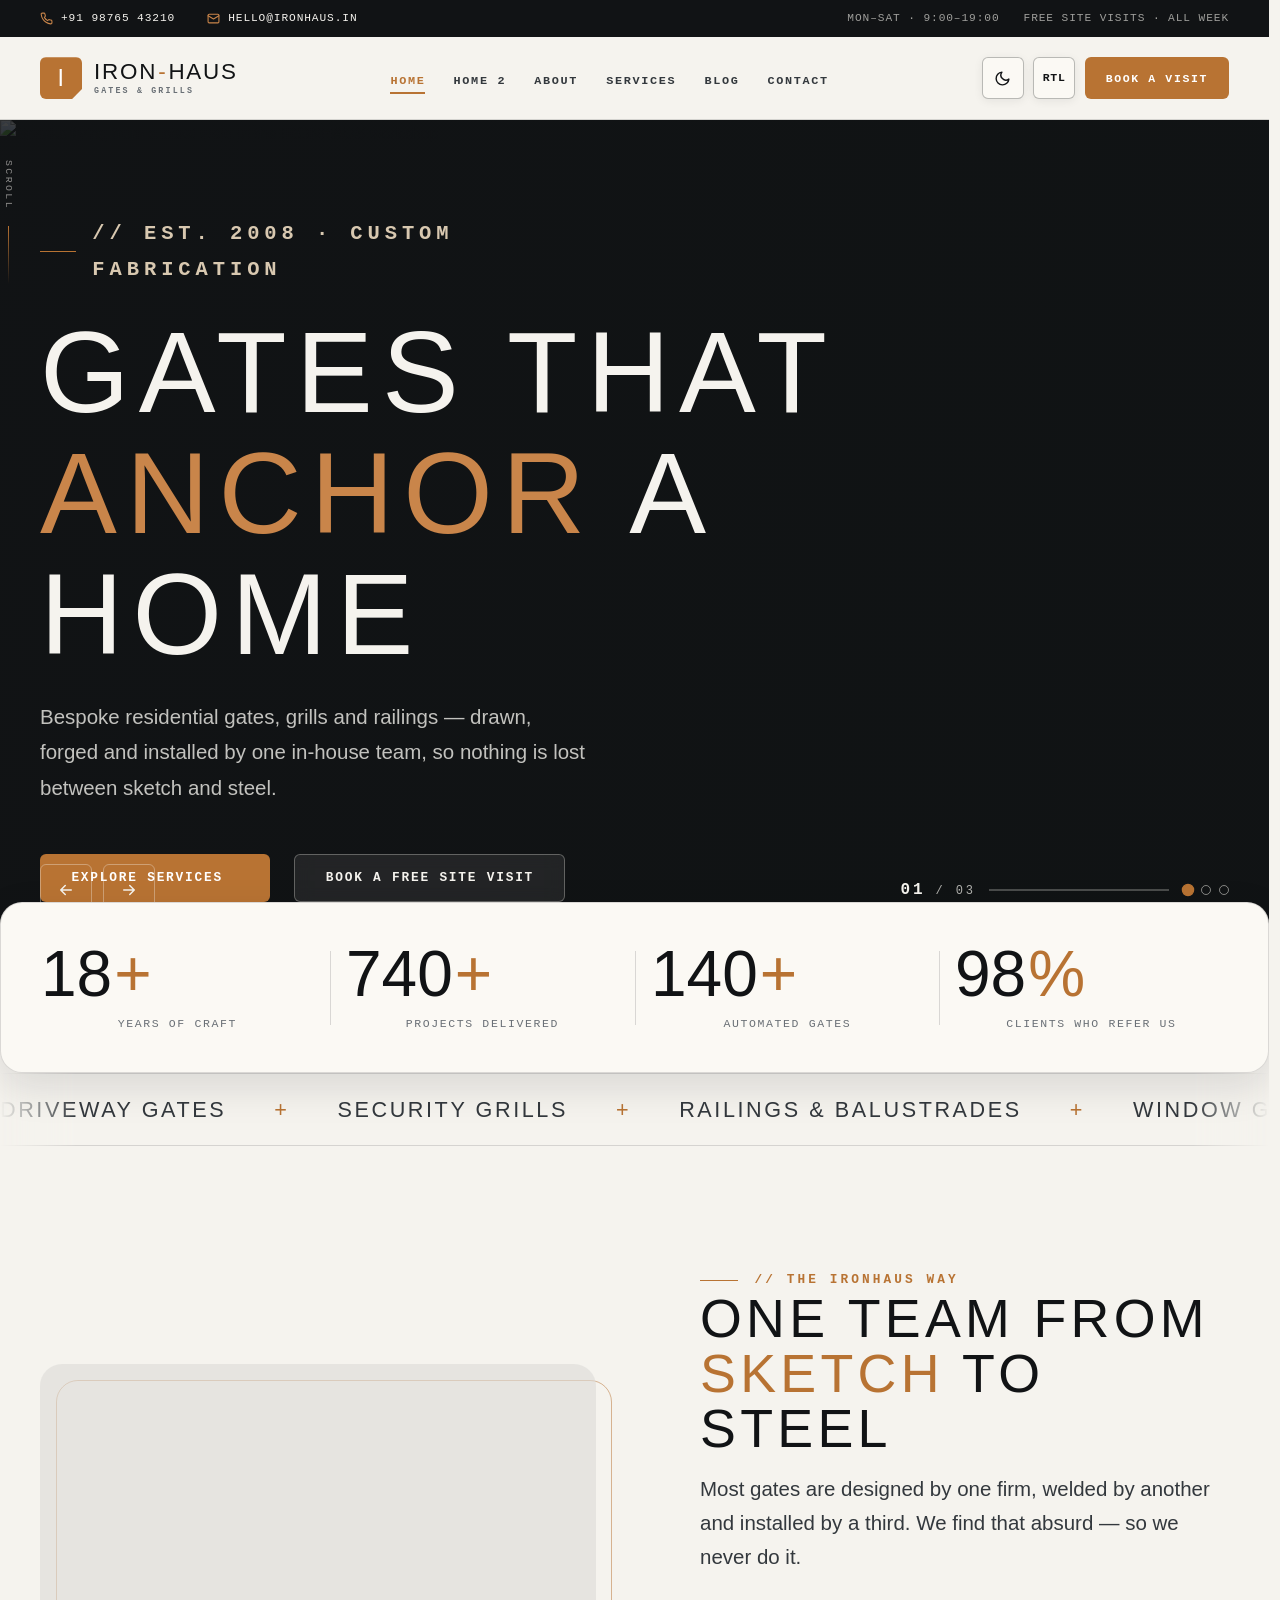
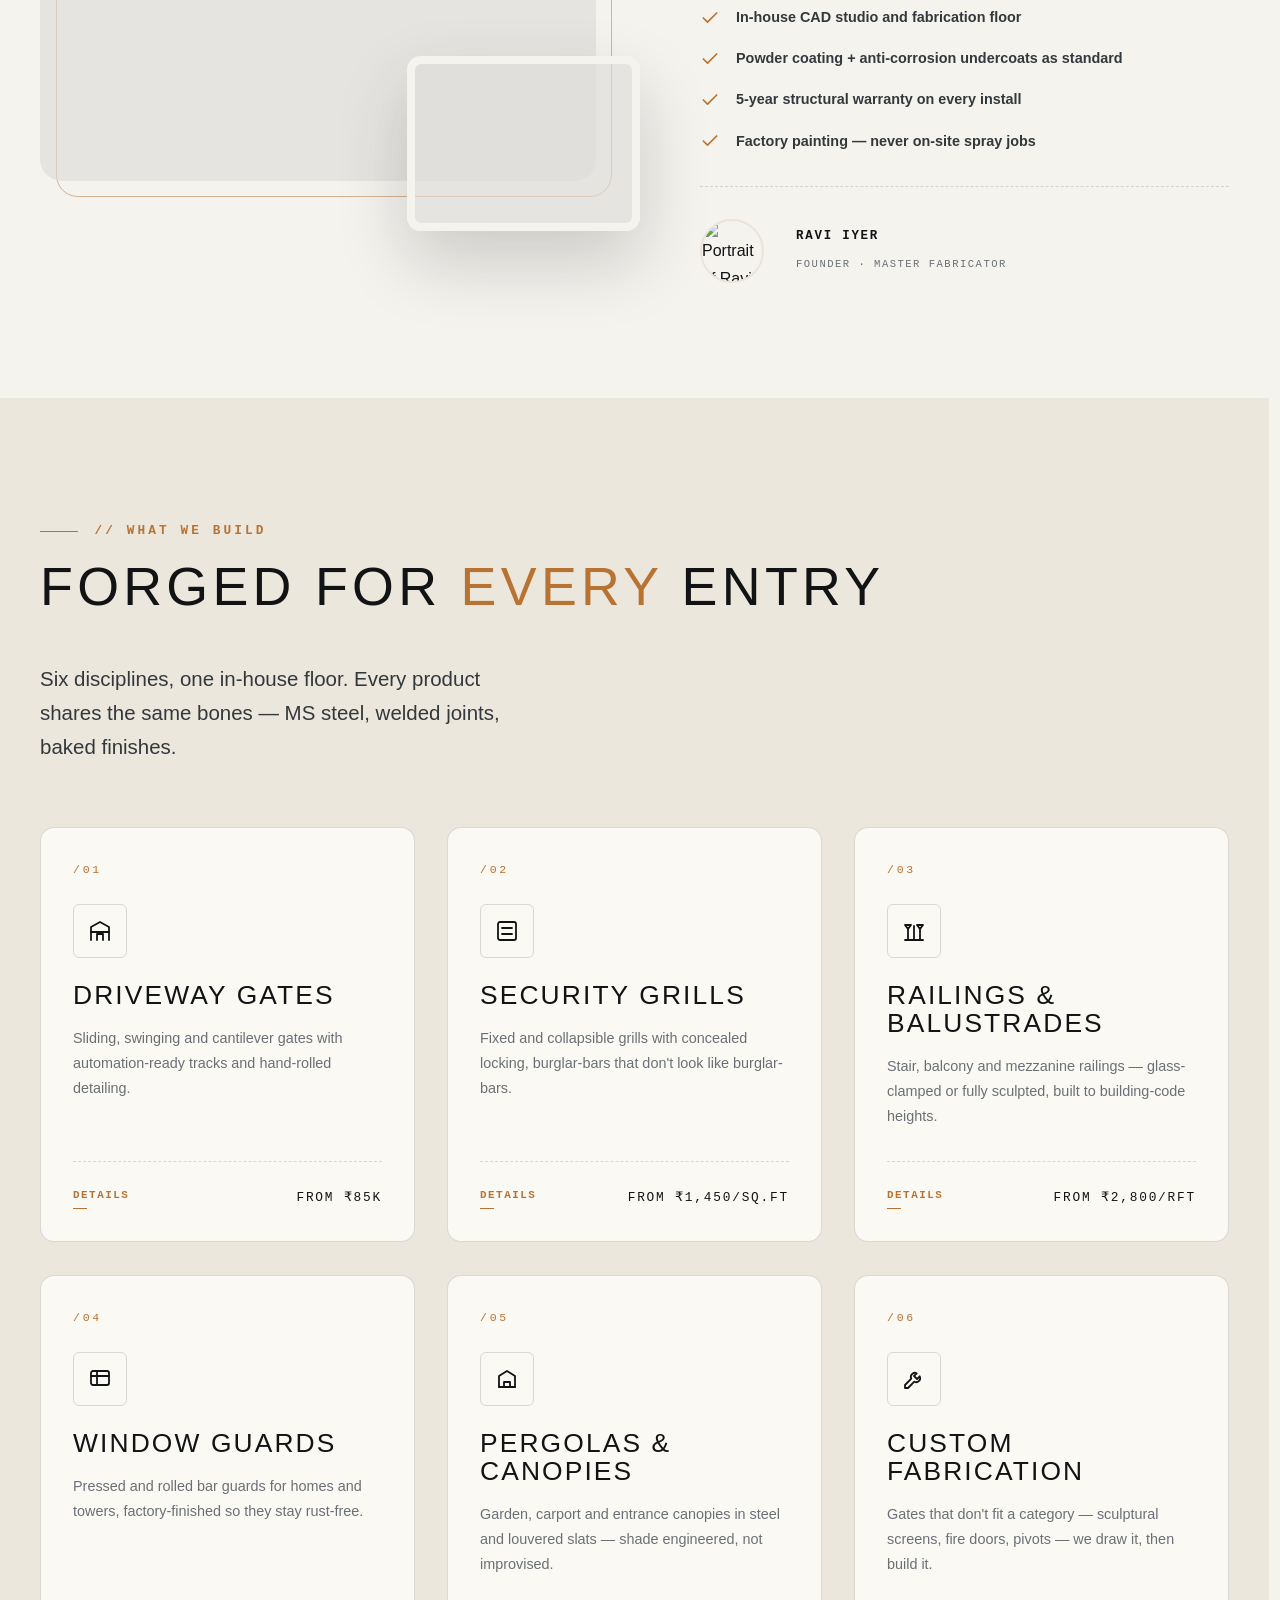
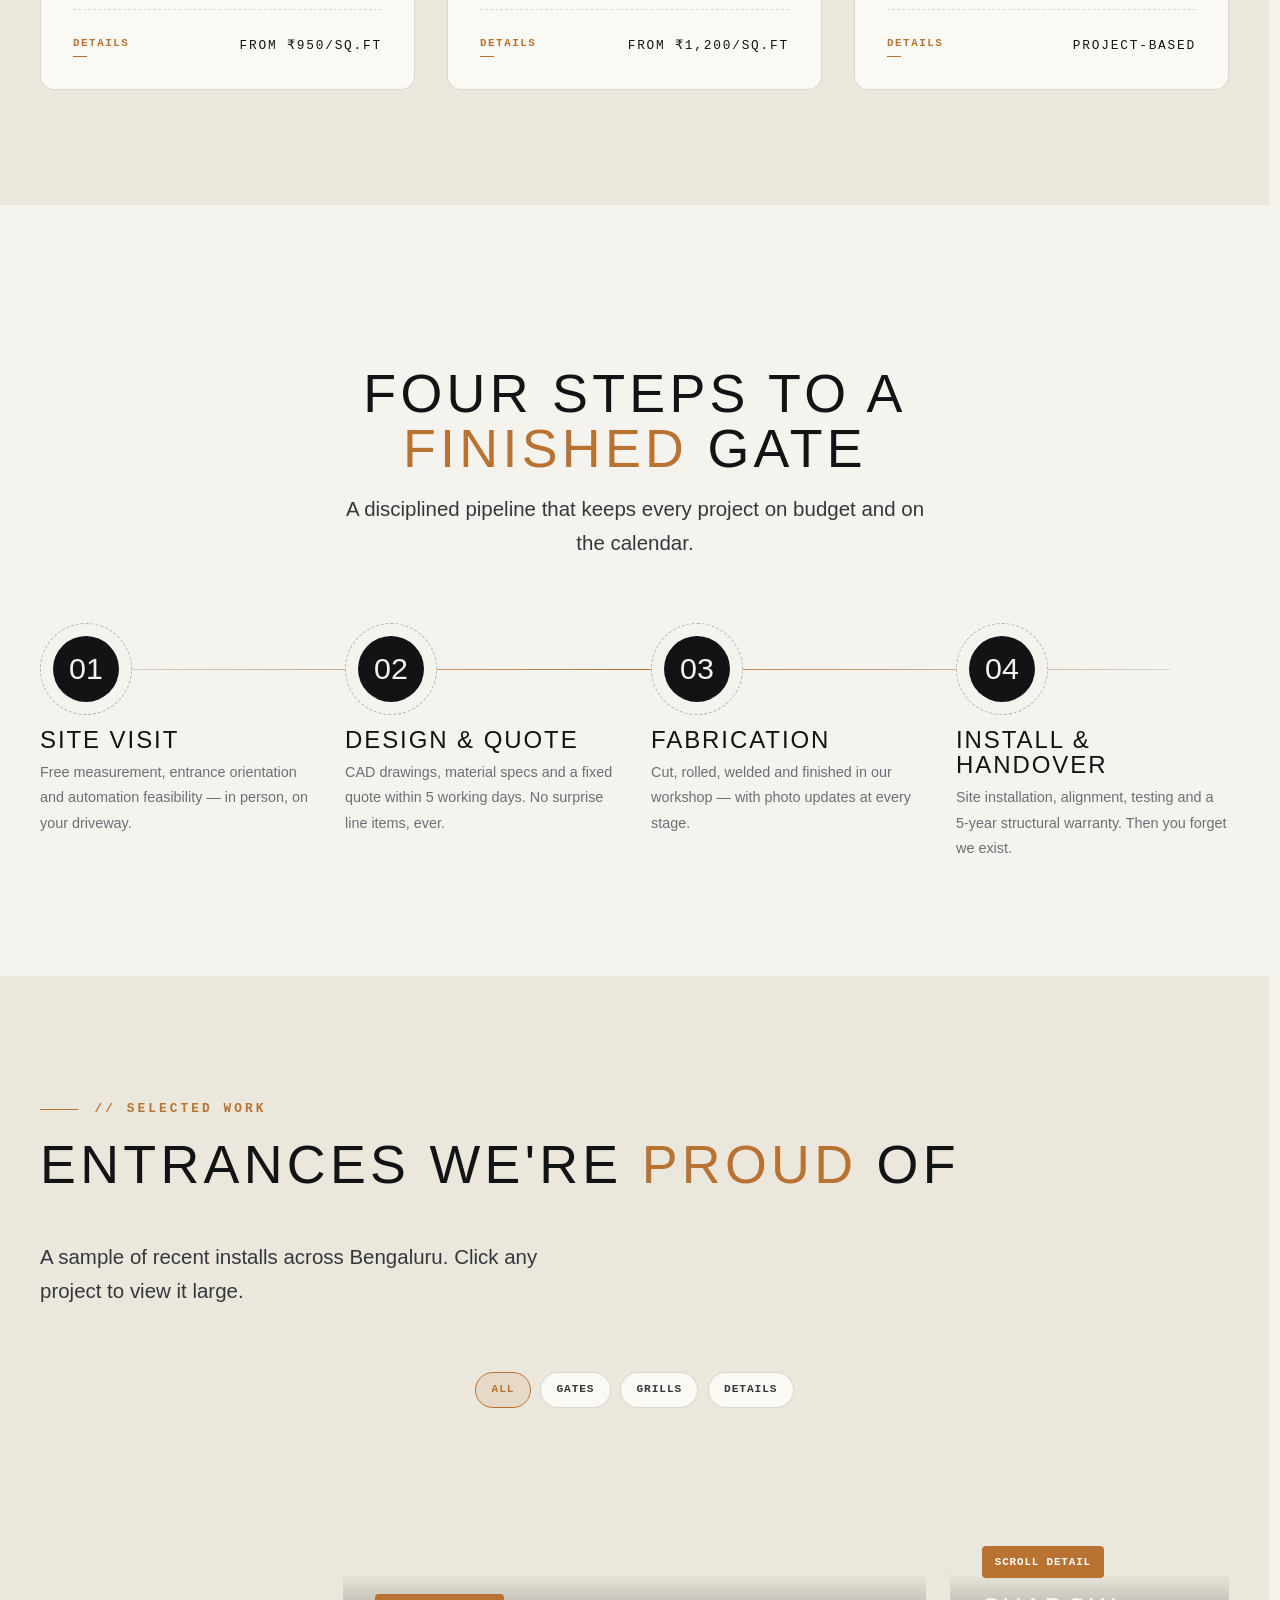
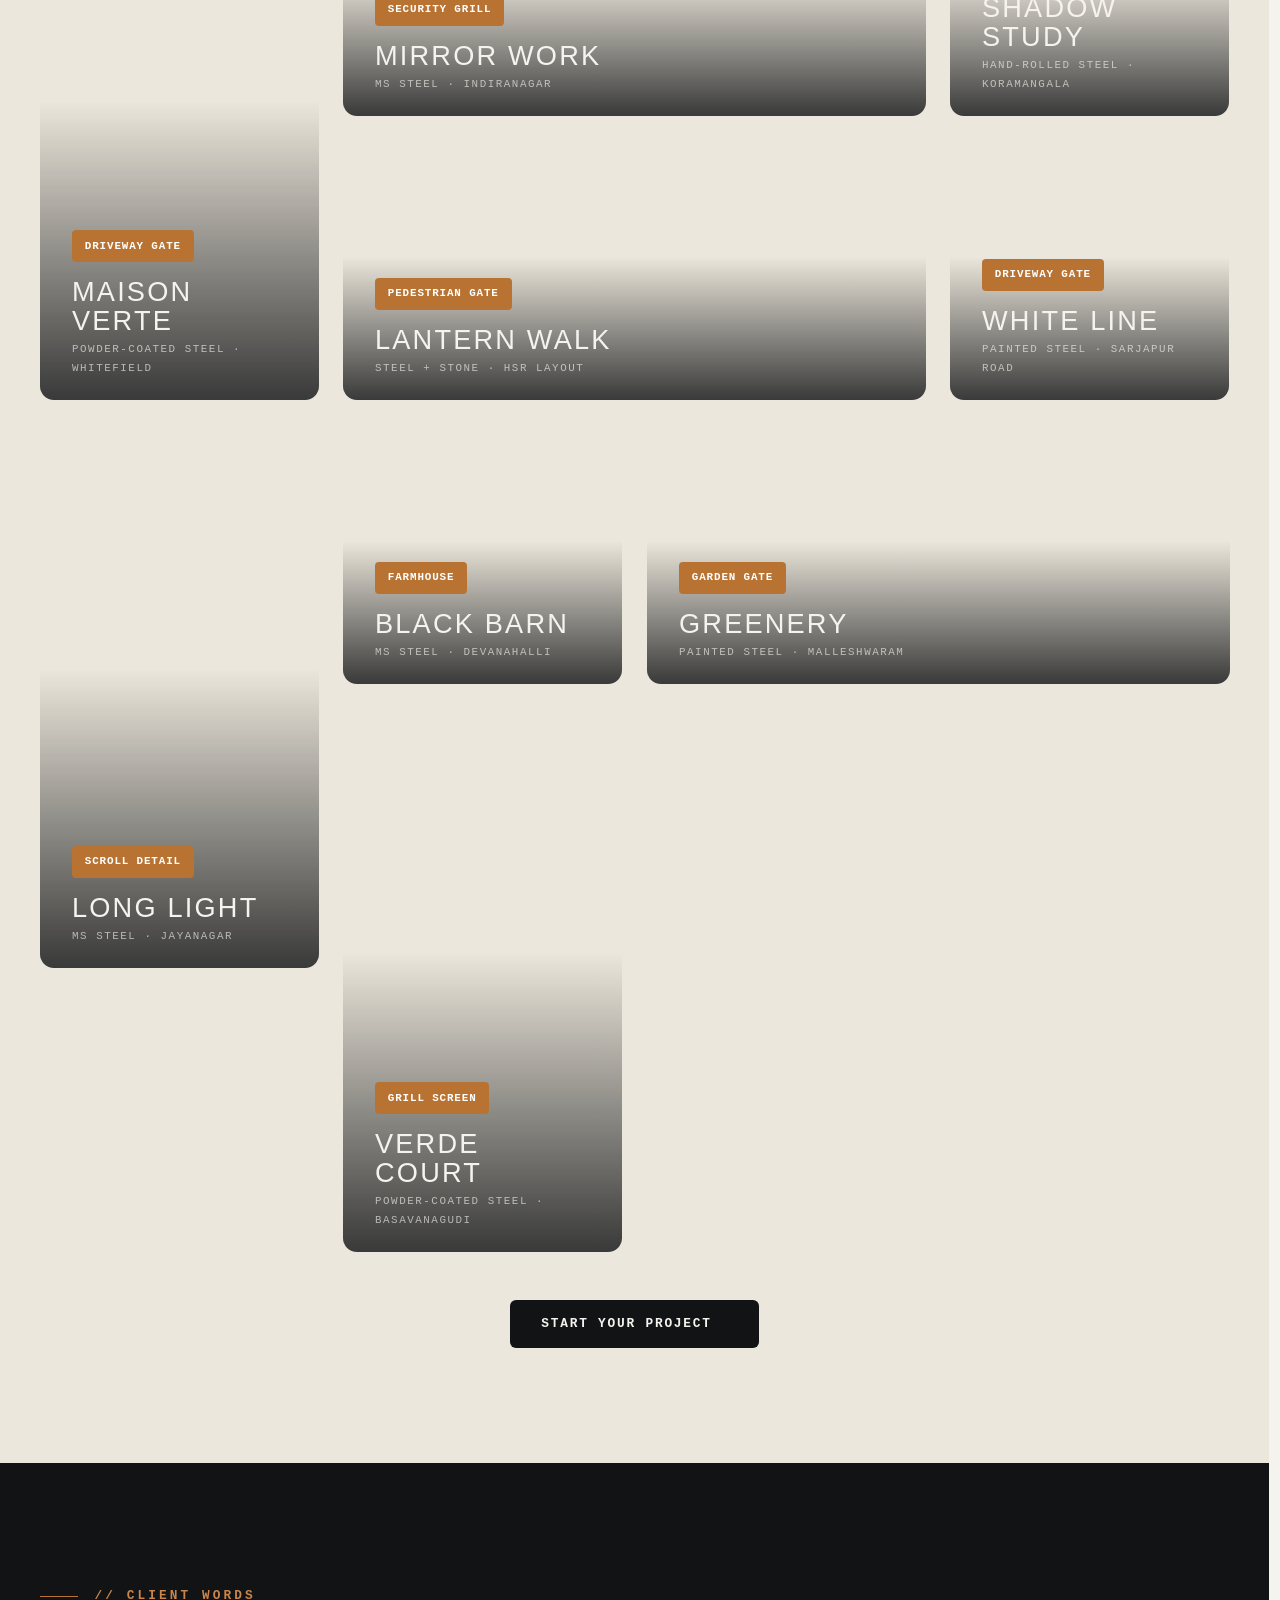
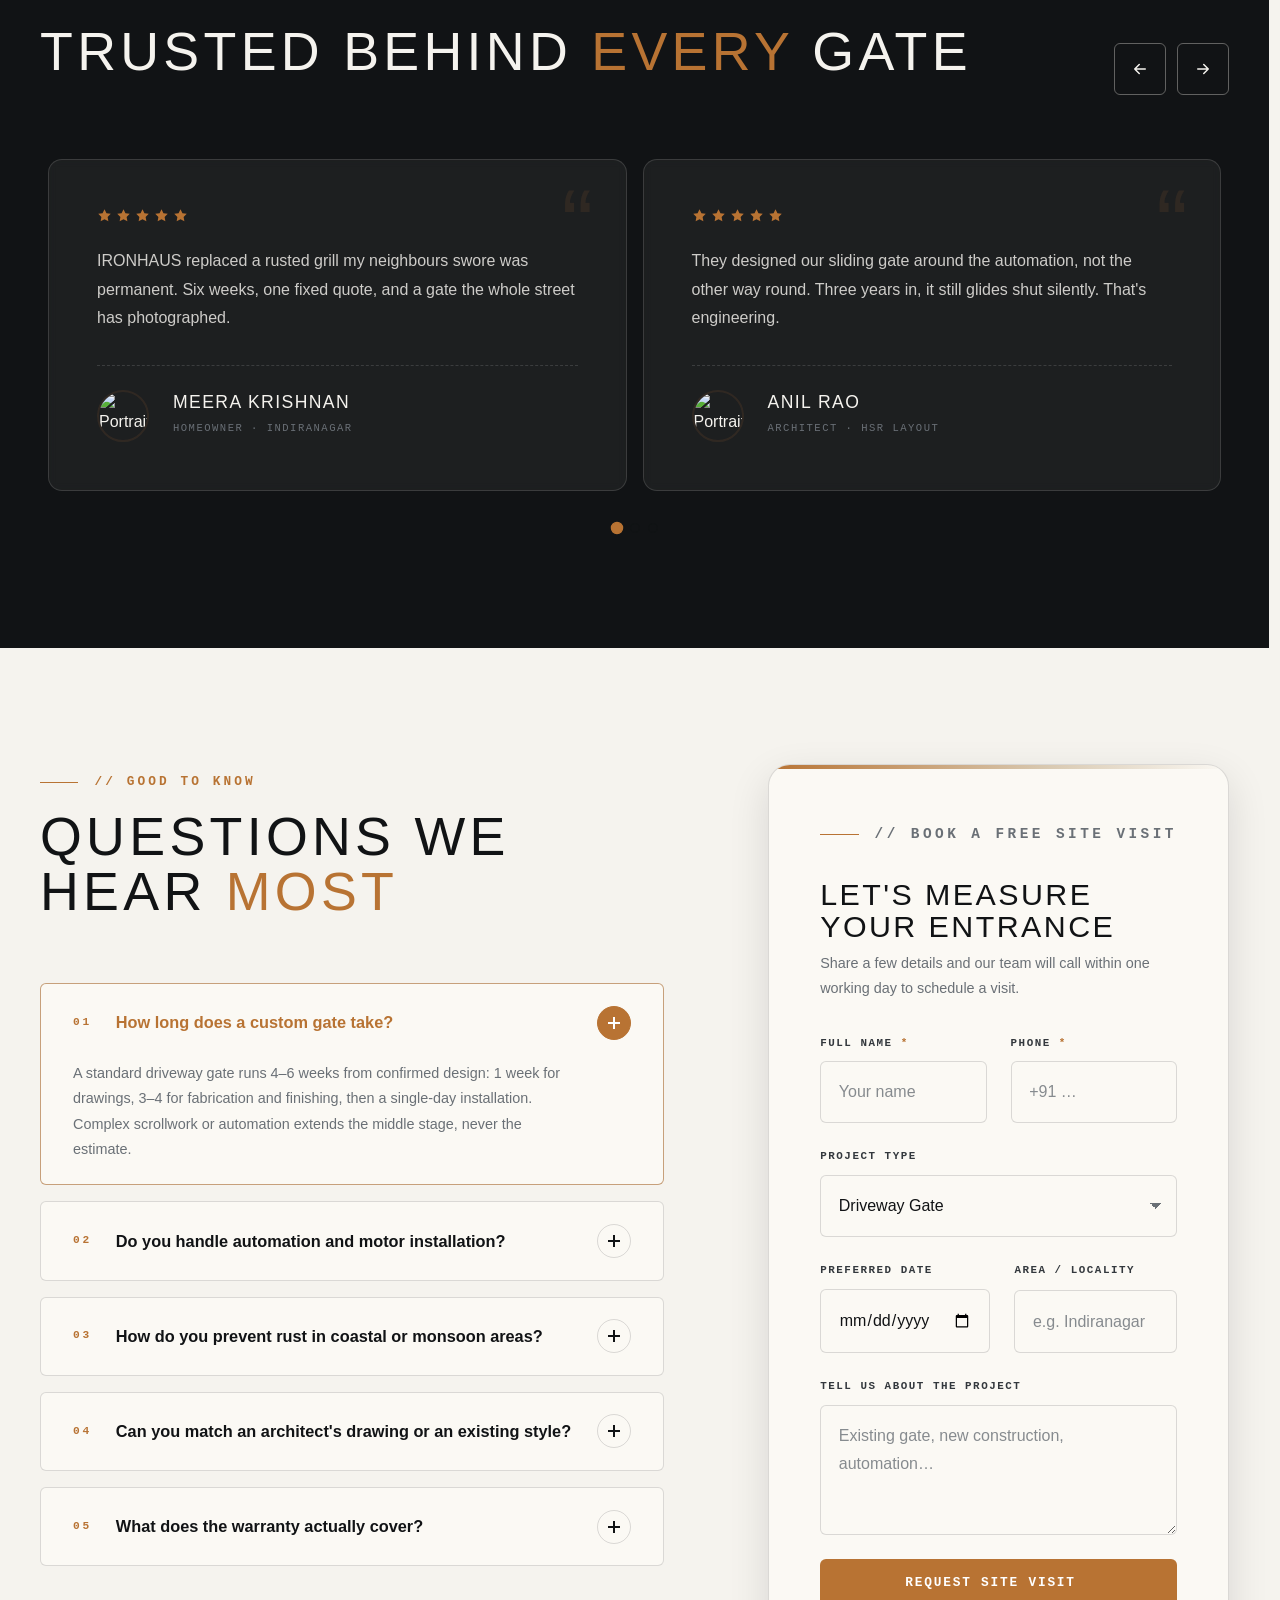
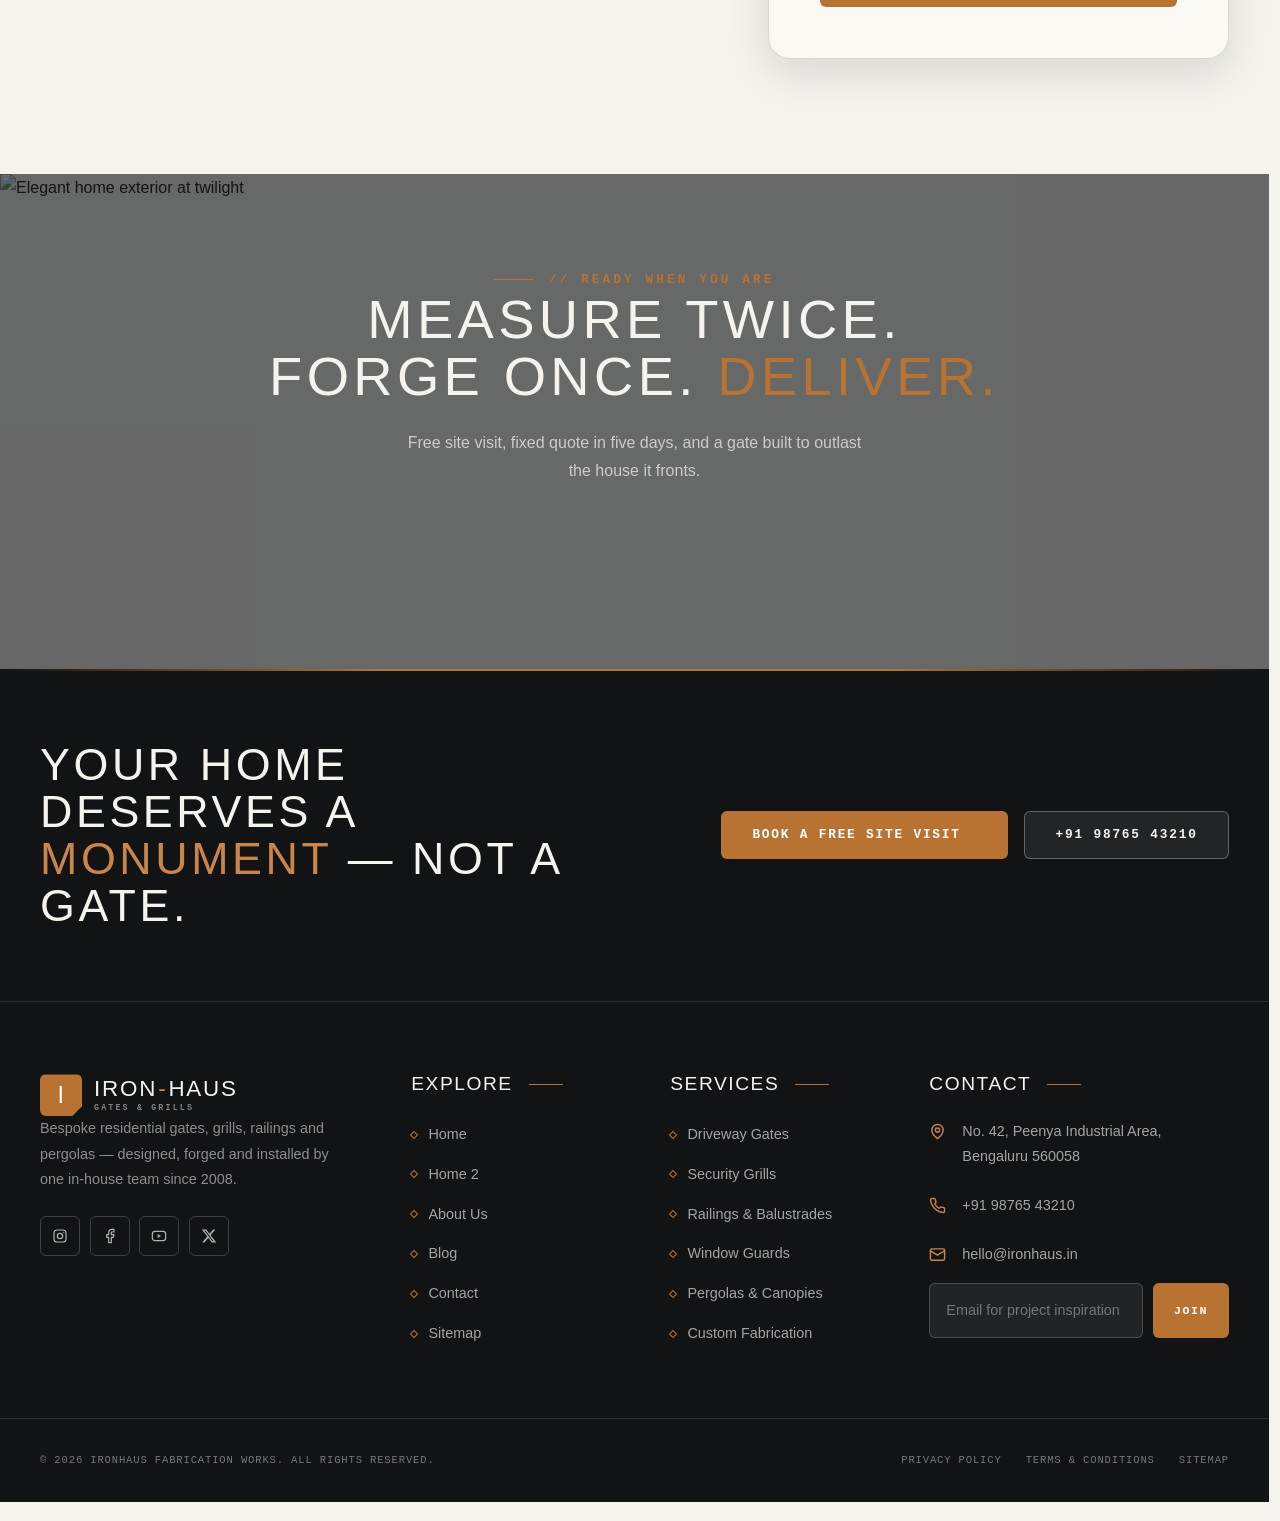
==== index.html @ c075e220 "footer 1" ====
<!DOCTYPE html>
<html lang="en">
<head>
  <meta charset="UTF-8">
  <meta name="viewport" content="width=device-width, initial-scale=1.0">
  <title>IRONHAUS — Custom Residential Gates, Grills &amp; Railings</title>
  <meta name="description" content="IRONHAUS designs and fabricates bespoke residential gates, security grills, railings and pergolas. 18+ years of handcrafted steelwork across Bengaluru.">
  <meta name="author" content="IRONHAUS Fabrication Works">
  <meta name="theme-color" content="#111315">
  <meta property="og:type" content="website">
  <meta property="og:title" content="IRONHAUS — Gates that anchor a home">
  <meta property="og:description" content="Bespoke residential gates, grills and railings — designed, forged and installed by IRONHAUS.">
  <meta property="og:image" content="https://images.pexels.com/photos/13278911/pexels-photo-13278911.jpeg?auto=compress&cs=tinysrgb&w=1200">
  <meta property="og:url" content="https://ironhaus.in/index.html">
  <meta name="twitter:card" content="summary_large_image">
  <link rel="icon" href="data:image/svg+xml,%3Csvg xmlns='http://www.w3.org/2000/svg' viewBox='0 0 64 64'%3E%3Cpath fill='%23B87333' d='M10 6h44v40L36 58H10z'/%3E%3Ctext x='32' y='42' font-family='Arial,sans-serif' font-weight='900' font-size='30' fill='%23fff' text-anchor='middle'%3EI%3C/text%3E%3C/svg%3E">
  <link rel="preconnect" href="https://fonts.gstatic.com" crossorigin>
  <link rel="preconnect" href="https://images.pexels.com">
  <link rel="stylesheet" href="assets/css/base.css">
  <link rel="stylesheet" href="assets/css/components.css">
  <link rel="stylesheet" href="assets/css/pages.css">
  <script src="assets/js/core.js" defer></script>
  <script src="assets/js/ui.js" defer></script>
  <script src="assets/js/app.js" defer></script>
</head>
<body class="is-loading">

  <div class="page-veil" data-veil aria-hidden="true">
    <span class="page-veil__logo"><span class="brand-mark">I</span>IRON<span class="accent">-</span>HAUS</span>
  </div>

  <div class="curtain" data-curtain aria-hidden="true">
    <span class="curtain__panel curtain__panel--top"></span>
    <span class="curtain__panel curtain__panel--bottom"></span>
    <span class="curtain__line"></span>
  </div>

  <a class="skip-link" href="#main">Skip to content</a>

  <header class="site-header">
    <div class="topbar">
      <div class="topbar__inner">
        <div class="topbar__info">
          <a href="tel:+919876543210"><svg viewBox="0 0 24 24" fill="none" stroke="currentColor" stroke-width="2" stroke-linecap="round" stroke-linejoin="round"><path d="M22 16.9v3a2 2 0 0 1-2.2 2 19.8 19.8 0 0 1-8.6-3 19.5 19.5 0 0 1-6-6 19.8 19.8 0 0 1-3-8.7A2 2 0 0 1 4.1 2h3a2 2 0 0 1 2 1.7c.1 1 .4 1.9.7 2.8a2 2 0 0 1-.5 2.1L8.1 9.9a16 16 0 0 0 6 6l1.3-1.2a2 2 0 0 1 2.1-.5c.9.3 1.8.6 2.8.7a2 2 0 0 1 1.7 2z"/></svg>+91 98765 43210</a>
          <a href="mailto:hello@ironhaus.in"><svg viewBox="0 0 24 24" fill="none" stroke="currentColor" stroke-width="2" stroke-linecap="round" stroke-linejoin="round"><rect x="2" y="4" width="20" height="16" rx="2"/><path d="m22 7-10 6L2 7"/></svg>hello@ironhaus.in</a>
        </div>
        <div class="topbar__meta">
          <span>Mon–Sat · 9:00–19:00</span>
          <span>Free Site Visits · All Week</span>
        </div>
      </div>
    </div>
    <div class="header-inner">
      <a class="brand" href="index.html" aria-label="IRONHAUS — home">
        <span class="brand-mark">I</span>
        <span class="brand-text">
          <span class="brand-name">IRON<span class="brand-dash">-</span>HAUS</span>
          <span class="brand-tag">Gates &amp; Grills</span>
        </span>
      </a>
      <nav class="main-nav" aria-label="Primary navigation">
        <ul>
          <li class="is-active"><a href="index.html">Home</a></li>
          <li><a href="home-2.html">Home 2</a></li>
          <li><a href="about.html">About</a></li>
          <li><a href="services.html">Services</a></li>
          <li><a href="blog.html">Blog</a></li>
          <li><a href="contact.html">Contact</a></li>
        </ul>
      </nav>
      <div class="header-actions">
        <button class="icon-btn" type="button" data-theme-toggle aria-label="Toggle light and dark theme">
          <svg class="sun-icon" data-icon="sun" viewBox="0 0 24 24" fill="none" stroke="currentColor" stroke-width="1.8" stroke-linecap="round"><circle cx="12" cy="12" r="4"/><path d="M12 2v2M12 20v2M4.9 4.9l1.4 1.4M17.7 17.7l1.4 1.4M2 12h2M20 12h2M4.9 19.1l1.4-1.4M17.7 6.3l1.4-1.4"/></svg>
          <svg class="moon-icon" data-icon="moon" viewBox="0 0 24 24" fill="none" stroke="currentColor" stroke-width="1.8" stroke-linecap="round" stroke-linejoin="round"><path d="M21 12.8A9 9 0 1 1 11.2 3a7 7 0 0 0 9.8 9.8z"/></svg>
        </button>
        <button class="icon-btn icon-btn--text" type="button" data-rtl-toggle aria-label="Toggle text direction" aria-pressed="false">
          <span class="rtl-text">RTL</span>
        </button>
        <a class="btn btn--copper btn--sm" href="contact.html"><span>Book a Visit</span></a>
        <button class="nav-toggle" type="button" data-nav-toggle aria-expanded="false" aria-controls="mobile-menu" aria-label="Open menu">
          <svg class="open-ic" viewBox="0 0 24 24" fill="none" stroke="currentColor" stroke-width="2" stroke-linecap="round"><path d="M3 7h18M3 12h18M3 17h12"/></svg>
          <svg class="close-ic" viewBox="0 0 24 24" fill="none" stroke="currentColor" stroke-width="2" stroke-linecap="round"><path d="M6 6l12 12M18 6L6 18"/></svg>
        </button>
      </div>
    </div>
  </header>

  <div class="mobile-menu" id="mobile-menu">
    <nav class="mobile-menu__inner" aria-label="Mobile navigation">
      <a href="index.html"><small>01</small>Home</a>
      <a href="home-2.html"><small>02</small>Home 2</a>
      <a href="about.html"><small>03</small>About</a>
      <a href="services.html"><small>04</small>Services</a>
      <a href="blog.html"><small>05</small>Blog</a>
      <a href="contact.html"><small>06</small>Contact</a>
      <div class="mobile-menu__foot">
        <a href="tel:+919876543210">+91 98765 43210</a>
        <a href="mailto:hello@ironhaus.in">hello@ironhaus.in</a>
        <span>Mon–Sat · 9:00–19:00</span>
      </div>
    </nav>
  </div>

  <main id="main">

    <!-- 1 — Hero slider -->
    <section class="hero-slider" data-hero aria-label="Featured projects">
      <div class="hero-slide is-active" data-hero-slide>
        <div class="hero-slide__bg"><img src="https://images.unsplash.com/photo-1504328345606-18bbc8c9d7d1?auto=format&fit=crop&w=1600&q=80" alt="Sparks flying from a steel weld in the IRONHAUS workshop" fetchpriority="high" decoding="async"></div>
        <div class="hero-slide__content">
          <p class="eyebrow">// Est. 2008 · Custom Fabrication</p>
          <h1>Gates that <span class="accent">anchor</span> a home</h1>
          <p>Bespoke residential gates, grills and railings — drawn, forged and installed by one in-house team, so nothing is lost between sketch and steel.</p>
          <div class="hero-slide__actions">
            <a class="btn btn--copper" href="services.html"><span>Explore Services</span><span class="btn-arrow"><svg viewBox="0 0 24 24" fill="none" stroke="currentColor" stroke-width="2" stroke-linecap="round" stroke-linejoin="round"><path d="M5 12h14M13 6l6 6-6 6"/></svg></span></a>
            <a class="btn btn--glass" href="contact.html">Book a Free Site Visit</a>
          </div>
        </div>
      </div>
      <div class="hero-slide" data-hero-slide>
        <div class="hero-slide__bg"><img src="https://images.pexels.com/photos/13278911/pexels-photo-13278911.jpeg?auto=compress&cs=tinysrgb&w=1600" alt="Classic black steel driveway gate in front of a contemporary home" decoding="async"></div>
        <div class="hero-slide__content">
          <p class="eyebrow">// Driveway Gates · 140+ Installed</p>
          <h1>An entrance with <span class="accent">presence</span></h1>
          <p>From automated slide gates to hand-sprung double leaves — engineered for daily use, designed to be photographed for decades.</p>
          <div class="hero-slide__actions">
            <a class="btn btn--copper" href="services.html#driveway"><span>View Gates</span><span class="btn-arrow"><svg viewBox="0 0 24 24" fill="none" stroke="currentColor" stroke-width="2" stroke-linecap="round" stroke-linejoin="round"><path d="M5 12h14M13 6l6 6-6 6"/></svg></span></a>
            <a class="btn btn--glass" href="contact.html">Start a Project</a>
          </div>
        </div>
      </div>
      <div class="hero-slide" data-hero-slide>
        <div class="hero-slide__bg"><img src="https://images.pexels.com/photos/36712371/pexels-photo-36712371.jpeg?auto=compress&cs=tinysrgb&w=1600" alt="Wrought iron floral gate scrollwork detail" loading="eager" decoding="async"></div>
        <div class="hero-slide__content">
          <p class="eyebrow">// Hand-Rolled Scrollwork · 6 Finishes</p>
          <h1>Forged, not <span class="accent">produced</span></h1>
          <p>Every scroll is rolled by hand, every joint welded in-house and every finish baked to survive Bengaluru weather — not just look good on the brochure.</p>
          <div class="hero-slide__actions">
            <a class="btn btn--copper" href="about.html"><span>Our Craft</span><span class="btn-arrow"><svg viewBox="0 0 24 24" fill="none" stroke="currentColor" stroke-width="2" stroke-linecap="round" stroke-linejoin="round"><path d="M5 12h14M13 6l6 6-6 6"/></svg></span></a>
            <a class="btn btn--glass" href="contact.html">Request Samples</a>
          </div>
        </div>
      </div>
      <span class="scroll-hint">Scroll</span>
      <div class="hero-slider__controls">
        <div class="hero-slider__arrows">
          <button class="hero-slide-arrow" type="button" data-hero-prev aria-label="Previous slide"><svg viewBox="0 0 24 24" fill="none" stroke="currentColor" stroke-width="2" stroke-linecap="round" stroke-linejoin="round"><path d="M19 12H5M11 18l-6-6 6-6"/></svg></button>
          <button class="hero-slide-arrow" type="button" data-hero-next aria-label="Next slide"><svg viewBox="0 0 24 24" fill="none" stroke="currentColor" stroke-width="2" stroke-linecap="round" stroke-linejoin="round"><path d="M5 12h14M13 6l6 6-6 6"/></svg></button>
        </div>
        <div class="hero-slider__progress">
          <span class="hero-slider__counter"><strong data-hero-current>01</strong>&nbsp;/&nbsp;<span data-hero-total>03</span></span>
          <span class="hero-slider__bar"><span data-hero-progress></span></span>
          <span class="hero-slider__pips">
            <button class="hero-pip is-active" type="button" data-hero-pip aria-label="Go to slide 1"></button>
            <button class="hero-pip" type="button" data-hero-pip aria-label="Go to slide 2"></button>
            <button class="hero-pip" type="button" data-hero-pip aria-label="Go to slide 3"></button>
          </span>
        </div>
      </div>
    </section>

    <!-- 2 — Hero stats strip -->
    <section class="hero-stats" aria-label="IRONHAUS in numbers">
      <div class="hero-stats__inner">
        <div class="stat-block" data-reveal>
          <div class="stat-block__num"><span data-count="18">0</span><span class="suffix">+</span></div>
          <div class="stat-block__label">Years of Craft</div>
        </div>
        <div class="stat-block" data-reveal style="--reveal-delay:.1s">
          <div class="stat-block__num"><span data-count="740">0</span><span class="suffix">+</span></div>
          <div class="stat-block__label">Projects Delivered</div>
        </div>
        <div class="stat-block" data-reveal style="--reveal-delay:.2s">
          <div class="stat-block__num"><span data-count="140">0</span><span class="suffix">+</span></div>
          <div class="stat-block__label">Automated Gates</div>
        </div>
        <div class="stat-block" data-reveal style="--reveal-delay:.3s">
          <div class="stat-block__num"><span data-count="98">0</span><span class="suffix">%</span></div>
          <div class="stat-block__label">Clients Who Refer Us</div>
        </div>
      </div>
    </section>

    <!-- 3 — Marquee -->
    <div class="marquee" data-marquee aria-hidden="true">
      <div class="marquee__track" data-marquee-track>
        <span class="marquee__item">Driveway Gates <span class="sep">+</span></span>
        <span class="marquee__item">Security Grills <span class="sep">+</span></span>
        <span class="marquee__item">Railings &amp; Balustrades <span class="sep">+</span></span>
        <span class="marquee__item">Window Guards <span class="sep">+</span></span>
        <span class="marquee__item">Pergolas &amp; Canopies <span class="sep">+</span></span>
        <span class="marquee__item">Custom Fabrication <span class="sep">+</span></span>
      </div>
    </div>

    <!-- 4 — Intro split -->
    <section class="section">
      <div class="container">
        <div class="intro-split">
          <div class="intro-split__media" data-reveal="left">
            <span class="frame-line" aria-hidden="true"></span>
            <div class="ratio ratio--4-3"><img src="https://images.pexels.com/photos/28571998/pexels-photo-28571998.jpeg?auto=compress&cs=tinysrgb&w=1200" alt="Craftsman welding a steel frame in the IRONHAUS workshop" loading="lazy"></div>
            <div class="ratio ratio--4-3 ratio--small"><img src="https://images.pexels.com/photos/13296053/pexels-photo-13296053.jpeg?auto=compress&cs=tinysrgb&w=800" alt="Close-up of a weld bead as sparks fly in the workshop" loading="lazy"></div>
          </div>
          <div class="intro-split__content">
            <p class="eyebrow" data-reveal>// The IRONHAUS Way</p>
            <h2 class="display-section" data-reveal style="--reveal-delay:.05s">One team from <span class="accent">sketch</span> to steel</h2>
            <p class="lead" data-reveal style="--reveal-delay:.1s">Most gates are designed by one firm, welded by another and installed by a third. We find that absurd — so we never do it.</p>
            <ul class="feature-list" data-reveal style="--reveal-delay:.15s">
              <li><svg viewBox="0 0 24 24" fill="none" stroke="currentColor" stroke-width="2" stroke-linecap="round" stroke-linejoin="round"><path d="M20 6L9 17l-5-5"/></svg>In-house CAD studio and fabrication floor</li>
              <li><svg viewBox="0 0 24 24" fill="none" stroke="currentColor" stroke-width="2" stroke-linecap="round" stroke-linejoin="round"><path d="M20 6L9 17l-5-5"/></svg>Powder coating + anti-corrosion undercoats as standard</li>
              <li><svg viewBox="0 0 24 24" fill="none" stroke="currentColor" stroke-width="2" stroke-linecap="round" stroke-linejoin="round"><path d="M20 6L9 17l-5-5"/></svg>5-year structural warranty on every install</li>
              <li><svg viewBox="0 0 24 24" fill="none" stroke="currentColor" stroke-width="2" stroke-linecap="round" stroke-linejoin="round"><path d="M20 6L9 17l-5-5"/></svg>Factory painting — never on-site spray jobs</li>
            </ul>
            <div class="intro-split__sign" data-reveal style="--reveal-delay:.2s">
              <img src="https://images.pexels.com/photos/8293643/pexels-photo-8293643.jpeg?auto=compress&cs=tinysrgb&w=300" alt="Portrait of Ravi Iyer, founder of IRONHAUS">
              <p><strong>Ravi Iyer</strong><span>Founder · Master Fabricator</span></p>
            </div>
          </div>
        </div>
      </div>
    </section>

    <!-- 5 — Services -->
    <section class="section section--alt services-home" id="services">
      <div class="container">
        <div class="section-head section-head--split">
          <div data-reveal>
            <p class="eyebrow">// What We Build</p>
            <h2 class="display-section">Forged for <span class="accent">every</span> entry</h2>
          </div>
          <p class="lead" data-reveal style="--reveal-delay:.1s">Six disciplines, one in-house floor. Every product shares the same bones — MS steel, welded joints, baked finishes.</p>
        </div>
        <div class="grid grid--2 grid--3">
          <article class="service-card" data-reveal>
            <span class="service-card__num">/01</span>
            <div class="service-card__icon"><svg viewBox="0 0 24 24" fill="none" stroke="currentColor" stroke-width="1.8" stroke-linecap="round" stroke-linejoin="round"><path d="M3 21V8l9-5 9 5v13"/><path d="M9 21v-6h6v6M3 13h18"/></svg></div>
            <h3>Driveway Gates</h3>
            <p>Sliding, swinging and cantilever gates with automation-ready tracks and hand-rolled detailing.</p>
            <div class="service-card__foot"><a class="link-line" href="services.html#driveway">Details</a><span class="mono">from ₹85k</span></div>
          </article>
          <article class="service-card" data-reveal style="--reveal-delay:.08s">
            <span class="service-card__num">/02</span>
            <div class="service-card__icon"><svg viewBox="0 0 24 24" fill="none" stroke="currentColor" stroke-width="1.8" stroke-linecap="round" stroke-linejoin="round"><rect x="3" y="3" width="18" height="18" rx="2"/><path d="M7 9h10M7 15h10"/></svg></div>
            <h3>Security Grills</h3>
            <p>Fixed and collapsible grills with concealed locking, burglar-bars that don't look like burglar-bars.</p>
            <div class="service-card__foot"><a class="link-line" href="services.html#grills">Details</a><span class="mono">from ₹1,450/sq.ft</span></div>
          </article>
          <article class="service-card" data-reveal style="--reveal-delay:.16s">
            <span class="service-card__num">/03</span>
            <div class="service-card__icon"><svg viewBox="0 0 24 24" fill="none" stroke="currentColor" stroke-width="1.8" stroke-linecap="round" stroke-linejoin="round"><path d="M3 21h18M6 21V10M12 21V7M18 21V10"/><path d="M6 10 3 6h6l-3 4zM18 10l-3-4h6l-3 4z"/></svg></div>
            <h3>Railings &amp; Balustrades</h3>
            <p>Stair, balcony and mezzanine railings — glass-clamped or fully sculpted, built to building-code heights.</p>
            <div class="service-card__foot"><a class="link-line" href="services.html#railings">Details</a><span class="mono">from ₹2,800/rft</span></div>
          </article>
          <article class="service-card" data-reveal style="--reveal-delay:.24s">
            <span class="service-card__num">/04</span>
            <div class="service-card__icon"><svg viewBox="0 0 24 24" fill="none" stroke="currentColor" stroke-width="1.8" stroke-linecap="round" stroke-linejoin="round"><rect x="3" y="4" width="18" height="14" rx="2"/><path d="M3 9h18M9 4v14"/></svg></div>
            <h3>Window Guards</h3>
            <p>Pressed and rolled bar guards for homes and towers, factory-finished so they stay rust-free.</p>
            <div class="service-card__foot"><a class="link-line" href="services.html#window">Details</a><span class="mono">from ₹950/sq.ft</span></div>
          </article>
          <article class="service-card" data-reveal style="--reveal-delay:.32s">
            <span class="service-card__num">/05</span>
            <div class="service-card__icon"><svg viewBox="0 0 24 24" fill="none" stroke="currentColor" stroke-width="1.8" stroke-linecap="round" stroke-linejoin="round"><path d="M4 20V9l8-5 8 5v11"/><path d="M4 20h16M9 20v-5h6v5"/></svg></div>
            <h3>Pergolas &amp; Canopies</h3>
            <p>Garden, carport and entrance canopies in steel and louvered slats — shade engineered, not improvised.</p>
            <div class="service-card__foot"><a class="link-line" href="services.html#pergolas">Details</a><span class="mono">from ₹1,200/sq.ft</span></div>
          </article>
          <article class="service-card" data-reveal style="--reveal-delay:.4s">
            <span class="service-card__num">/06</span>
            <div class="service-card__icon"><svg viewBox="0 0 24 24" fill="none" stroke="currentColor" stroke-width="1.8" stroke-linecap="round" stroke-linejoin="round"><path d="M14.7 6.3a4 4 0 0 0-5.4 5.4L3 18v3h3l6.3-6.3a4 4 0 0 0 5.4-5.4L15 12l-3-3 2.7-2.7z"/></svg></div>
            <h3>Custom Fabrication</h3>
            <p>Gates that don't fit a category — sculptural screens, fire doors, pivots — we draw it, then build it.</p>
            <div class="service-card__foot"><a class="link-line" href="services.html#custom">Details</a><span class="mono">Project-based</span></div>
          </article>
        </div>
      </div>
    </section>

    <!-- 6 — Process -->
    <section class="section">
      <div class="container">
        <div class="section-head section-head--center">
          <p class="eyebrow eyebrow--center" data-reveal>// How We Work</p>
          <h2 class="display-section" data-reveal style="--reveal-delay:.05s">Four steps to a <span class="accent">finished</span> gate</h2>
          <p class="lead" data-reveal style="--reveal-delay:.1s">A disciplined pipeline that keeps every project on budget and on the calendar.</p>
        </div>
        <div class="process-grid">
          <div class="process-step" data-reveal>
            <span class="process-step__index"><span>01</span></span>
            <h3>Site Visit</h3>
            <p>Free measurement, entrance orientation and automation feasibility — in person, on your driveway.</p>
          </div>
          <div class="process-step" data-reveal style="--reveal-delay:.1s">
            <span class="process-step__index"><span>02</span></span>
            <h3>Design &amp; Quote</h3>
            <p>CAD drawings, material specs and a fixed quote within 5 working days. No surprise line items, ever.</p>
          </div>
          <div class="process-step" data-reveal style="--reveal-delay:.2s">
            <span class="process-step__index"><span>03</span></span>
            <h3>Fabrication</h3>
            <p>Cut, rolled, welded and finished in our workshop — with photo updates at every stage.</p>
          </div>
          <div class="process-step" data-reveal style="--reveal-delay:.3s">
            <span class="process-step__index"><span>04</span></span>
            <h3>Install &amp; Handover</h3>
            <p>Site installation, alignment, testing and a 5-year structural warranty. Then you forget we exist.</p>
          </div>
        </div>
      </div>
    </section>

    <!-- 7 — Gallery -->
    <section class="section section--alt" id="gallery">
      <div class="container">
        <div class="section-head section-head--split">
          <div data-reveal>
            <p class="eyebrow">// Selected Work</p>
            <h2 class="display-section">Entrances we're <span class="accent">proud</span> of</h2>
          </div>
          <p class="lead" data-reveal style="--reveal-delay:.1s">A sample of recent installs across Bengaluru. Click any project to view it large.</p>
        </div>
        <div class="gallery-filters" data-filter-wrap role="group" aria-label="Filter projects">
          <button class="chip is-active" type="button" data-filter="all" aria-pressed="true">All</button>
          <button class="chip" type="button" data-filter="gates" aria-pressed="false">Gates</button>
          <button class="chip" type="button" data-filter="grills" aria-pressed="false">Grills</button>
          <button class="chip" type="button" data-filter="details" aria-pressed="false">Details</button>
        </div>
        <div class="gallery-grid" data-lightbox-group>
          <a class="work-card" href="#" data-reveal data-cat="gates" data-lightbox-trigger data-lightbox-item="https://images.pexels.com/photos/36780441/pexels-photo-36780441.jpeg?auto=compress&cs=tinysrgb&w=1600" data-lightbox-caption="Art Nouveau entrance · Whitefield, Bengaluru" data-lightbox-alt="Ornate Art Nouveau gate">
            <span class="ratio"><img src="https://images.pexels.com/photos/36780441/pexels-photo-36780441.jpeg?auto=compress&cs=tinysrgb&w=1000" alt="Art Nouveau gate with curling leaves" loading="lazy"></span>
            <span class="work-card__zoom" aria-hidden="true"><svg viewBox="0 0 24 24" fill="none" stroke="currentColor" stroke-width="2" stroke-linecap="round"><circle cx="11" cy="11" r="7"/><path d="m21 21-4.3-4.3M11 8v6M8 11h6"/></svg></span>
            <span class="work-card__meta"><span class="tag">Driveway Gate</span><h3>Maison Verte</h3><p>Powder-coated steel · Whitefield</p></span>
          </a>
          <a class="work-card" href="#" data-reveal data-reveal-delay data-cat="grills" data-lightbox-trigger data-lightbox-item="https://images.pexels.com/photos/5235842/pexels-photo-5235842.jpeg?auto=compress&cs=tinysrgb&w=1600" data-lightbox-caption="Modern collapsible grills · Indiranagar" data-lightbox-alt="Steel grill against glass facade">
            <span class="ratio"><img src="https://images.pexels.com/photos/5235842/pexels-photo-5235842.jpeg?auto=compress&cs=tinysrgb&w=1000" alt="Collapsible grill with city reflection" loading="lazy"></span>
            <span class="work-card__zoom" aria-hidden="true"><svg viewBox="0 0 24 24" fill="none" stroke="currentColor" stroke-width="2" stroke-linecap="round"><circle cx="11" cy="11" r="7"/><path d="m21 21-4.3-4.3M11 8v6M8 11h6"/></svg></span>
            <span class="work-card__meta"><span class="tag">Security Grill</span><h3>Mirror Work</h3><p>MS steel · Indiranagar</p></span>
          </a>
          <a class="work-card" href="#" data-reveal data-cat="details" data-lightbox-trigger data-lightbox-item="https://images.pexels.com/photos/36078052/pexels-photo-36078052.jpeg?auto=compress&cs=tinysrgb&w=1600" data-lightbox-caption="Shadow study of an ornate gate · Koramangala" data-lightbox-alt="Ornate gate casting shadows in black and white">
            <span class="ratio"><img src="https://images.pexels.com/photos/36078052/pexels-photo-36078052.jpeg?auto=compress&cs=tinysrgb&w=1000" alt="Ornate gate in black and white with shadows" loading="lazy"></span>
            <span class="work-card__zoom" aria-hidden="true"><svg viewBox="0 0 24 24" fill="none" stroke="currentColor" stroke-width="2" stroke-linecap="round"><circle cx="11" cy="11" r="7"/><path d="m21 21-4.3-4.3M11 8v6M8 11h6"/></svg></span>
            <span class="work-card__meta"><span class="tag">Scroll Detail</span><h3>Shadow Study</h3><p>Hand-rolled steel · Koramangala</p></span>
          </a>
          <a class="work-card" href="#" data-reveal data-cat="gates" data-lightbox-trigger data-lightbox-item="https://images.pexels.com/photos/11077625/pexels-photo-11077625.jpeg?auto=compress&cs=tinysrgb&w=1600" data-lightbox-caption="Pedestrian gate with lantern posts · HSR Layout" data-lightbox-alt="Pedestrian gate beside stone wall with lamps">
            <span class="ratio"><img src="https://images.pexels.com/photos/11077625/pexels-photo-11077625.jpeg?auto=compress&cs=tinysrgb&w=1000" alt="Pedestrian gate with lampposts at dusk" loading="lazy"></span>
            <span class="work-card__zoom" aria-hidden="true"><svg viewBox="0 0 24 24" fill="none" stroke="currentColor" stroke-width="2" stroke-linecap="round"><circle cx="11" cy="11" r="7"/><path d="m21 21-4.3-4.3M11 8v6M8 11h6"/></svg></span>
            <span class="work-card__meta"><span class="tag">Pedestrian Gate</span><h3>Lantern Walk</h3><p>Steel + stone · HSR Layout</p></span>
          </a>
          <a class="work-card" href="#" data-reveal data-cat="gates" data-lightbox-trigger data-lightbox-item="https://images.pexels.com/photos/8125961/pexels-photo-8125961.jpeg?auto=compress&cs=tinysrgb&w=1600" data-lightbox-caption="White powder-coated entrance · Sarjapur Road" data-lightbox-alt="White gate at a stone entrance">
            <span class="ratio"><img src="https://images.pexels.com/photos/8125961/pexels-photo-8125961.jpeg?auto=compress&cs=tinysrgb&w=1000" alt="White powder-coated gate with stone pillars" loading="lazy"></span>
            <span class="work-card__zoom" aria-hidden="true"><svg viewBox="0 0 24 24" fill="none" stroke="currentColor" stroke-width="2" stroke-linecap="round"><circle cx="11" cy="11" r="7"/><path d="m21 21-4.3-4.3M11 8v6M8 11h6"/></svg></span>
            <span class="work-card__meta"><span class="tag">Driveway Gate</span><h3>White Line</h3><p>Painted steel · Sarjapur Road</p></span>
          </a>
          <a class="work-card" href="#" data-reveal data-cat="details" data-lightbox-trigger data-lightbox-item="https://images.pexels.com/photos/10618832/pexels-photo-10618832.jpeg?auto=compress&cs=tinysrgb&w=1600" data-lightbox-caption="Gate shadow study · Jayanagar" data-lightbox-alt="Gate casting a long shadow on a wall">
            <span class="ratio"><img src="https://images.pexels.com/photos/10618832/pexels-photo-10618832.jpeg?auto=compress&cs=tinysrgb&w=1000" alt="Gate shadow across a light wall" loading="lazy"></span>
            <span class="work-card__zoom" aria-hidden="true"><svg viewBox="0 0 24 24" fill="none" stroke="currentColor" stroke-width="2" stroke-linecap="round"><circle cx="11" cy="11" r="7"/><path d="m21 21-4.3-4.3M11 8v6M8 11h6"/></svg></span>
            <span class="work-card__meta"><span class="tag">Scroll Detail</span><h3>Long Light</h3><p>MS steel · Jayanagar</p></span>
          </a>
          <a class="work-card" href="#" data-reveal data-cat="grills" data-lightbox-trigger data-lightbox-item="https://images.pexels.com/photos/9779678/pexels-photo-9779678.jpeg?auto=compress&cs=tinysrgb&w=1600" data-lightbox-caption="Farmhouse gate and grill set · Devanahalli" data-lightbox-alt="Rustic gate with mail slot and grill">
            <span class="ratio"><img src="https://images.pexels.com/photos/9779678/pexels-photo-9779678.jpeg?auto=compress&cs=tinysrgb&w=1000" alt="Rustic gate with a mail slot" loading="lazy"></span>
            <span class="work-card__zoom" aria-hidden="true"><svg viewBox="0 0 24 24" fill="none" stroke="currentColor" stroke-width="2" stroke-linecap="round"><circle cx="11" cy="11" r="7"/><path d="m21 21-4.3-4.3M11 8v6M8 11h6"/></svg></span>
            <span class="work-card__meta"><span class="tag">Farmhouse</span><h3>Black Barn</h3><p>MS steel · Devanahalli</p></span>
          </a>
          <a class="work-card" href="#" data-reveal data-cat="gates" data-lightbox-trigger data-lightbox-item="https://images.pexels.com/photos/32185454/pexels-photo-32185454.jpeg?auto=compress&cs=tinysrgb&w=1600" data-lightbox-caption="Garden gate framed by planting · Malleshwaram" data-lightbox-alt="White gate among lush plants">
            <span class="ratio"><img src="https://images.pexels.com/photos/32185454/pexels-photo-32185454.jpeg?auto=compress&cs=tinysrgb&w=1000" alt="White garden gate surrounded by plants" loading="lazy"></span>
            <span class="work-card__zoom" aria-hidden="true"><svg viewBox="0 0 24 24" fill="none" stroke="currentColor" stroke-width="2" stroke-linecap="round"><circle cx="11" cy="11" r="7"/><path d="m21 21-4.3-4.3M11 8v6M8 11h6"/></svg></span>
            <span class="work-card__meta"><span class="tag">Garden Gate</span><h3>Greenery</h3><p>Painted steel · Malleshwaram</p></span>
          </a>
          <a class="work-card" href="#" data-reveal data-cat="grills" data-lightbox-trigger data-lightbox-item="https://images.pexels.com/photos/9244754/pexels-photo-9244754.jpeg?auto=compress&cs=tinysrgb&w=1600" data-lightbox-caption="Courtyard grill screen · Basavanagudi" data-lightbox-alt="Green gate against a stone wall">
            <span class="ratio"><img src="https://images.pexels.com/photos/9244754/pexels-photo-9244754.jpeg?auto=compress&cs=tinysrgb&w=1000" alt="Green gate set in a stone courtyard wall" loading="lazy"></span>
            <span class="work-card__zoom" aria-hidden="true"><svg viewBox="0 0 24 24" fill="none" stroke="currentColor" stroke-width="2" stroke-linecap="round"><circle cx="11" cy="11" r="7"/><path d="m21 21-4.3-4.3M11 8v6M8 11h6"/></svg></span>
            <span class="work-card__meta"><span class="tag">Grill Screen</span><h3>Verde Court</h3><p>Powder-coated steel · Basavanagudi</p></span>
          </a>
        </div>
        <div style="text-align:center;margin-top:var(--sp-5)" data-reveal>
          <a class="btn btn--obsidian" href="contact.html"><span>Start Your Project</span><span class="btn-arrow"><svg viewBox="0 0 24 24" fill="none" stroke="currentColor" stroke-width="2" stroke-linecap="round" stroke-linejoin="round"><path d="M5 12h14M13 6l6 6-6 6"/></svg></span></a>
        </div>
      </div>
    </section>

    <!-- 8 — Testimonials -->
    <section class="section section--dark testi-home" data-testi aria-label="Client testimonials">
      <div class="container">
        <div class="section-head section-head--split">
          <div data-reveal>
            <p class="eyebrow">// Client Words</p>
            <h2 class="display-section">Trusted behind <span class="accent">every</span> gate</h2>
          </div>
          <div class="testi-slider__nav" data-reveal>
            <button class="hero-slide-arrow" type="button" data-testi-prev aria-label="Previous testimonial"><svg viewBox="0 0 24 24" fill="none" stroke="currentColor" stroke-width="2" stroke-linecap="round" stroke-linejoin="round"><path d="M19 12H5M11 18l-6-6 6-6"/></svg></button>
            <button class="hero-slide-arrow" type="button" data-testi-next aria-label="Next testimonial"><svg viewBox="0 0 24 24" fill="none" stroke="currentColor" stroke-width="2" stroke-linecap="round" stroke-linejoin="round"><path d="M5 12h14M13 6l6 6-6 6"/></svg></button>
          </div>
        </div>
        <div class="testi-slider">
          <div class="testi-slider__viewport">
            <div class="testi-slider__track" data-testi-track>
              <div class="testi-slider__slide is-active" data-testi-slide>
                <article class="testi-card">
                  <div class="testi-card__stars" aria-label="5 out of 5 stars"><svg viewBox="0 0 24 24" fill="currentColor"><path d="m12 2 3.1 6.3 6.9 1-5 4.9 1.2 6.8L12 17.8 5.8 21l1.2-6.8-5-4.9 6.9-1z"/></svg><svg viewBox="0 0 24 24" fill="currentColor"><path d="m12 2 3.1 6.3 6.9 1-5 4.9 1.2 6.8L12 17.8 5.8 21l1.2-6.8-5-4.9 6.9-1z"/></svg><svg viewBox="0 0 24 24" fill="currentColor"><path d="m12 2 3.1 6.3 6.9 1-5 4.9 1.2 6.8L12 17.8 5.8 21l1.2-6.8-5-4.9 6.9-1z"/></svg><svg viewBox="0 0 24 24" fill="currentColor"><path d="m12 2 3.1 6.3 6.9 1-5 4.9 1.2 6.8L12 17.8 5.8 21l1.2-6.8-5-4.9 6.9-1z"/></svg><svg viewBox="0 0 24 24" fill="currentColor"><path d="m12 2 3.1 6.3 6.9 1-5 4.9 1.2 6.8L12 17.8 5.8 21l1.2-6.8-5-4.9 6.9-1z"/></svg></div>
                  <blockquote>IRONHAUS replaced a rusted grill my neighbours swore was permanent. Six weeks, one fixed quote, and a gate the whole street has photographed.</blockquote>
                  <div class="testi-card__person">
                    <img src="https://images.pexels.com/photos/8960987/pexels-photo-8960987.jpeg?auto=compress&cs=tinysrgb&w=200" alt="Portrait of Meera Krishnan">
                    <div><h4>Meera Krishnan</h4><span>Homeowner · Indiranagar</span></div>
                  </div>
                </article>
              </div>
              <div class="testi-slider__slide" data-testi-slide>
                <article class="testi-card">
                  <div class="testi-card__stars" aria-label="5 out of 5 stars"><svg viewBox="0 0 24 24" fill="currentColor"><path d="m12 2 3.1 6.3 6.9 1-5 4.9 1.2 6.8L12 17.8 5.8 21l1.2-6.8-5-4.9 6.9-1z"/></svg><svg viewBox="0 0 24 24" fill="currentColor"><path d="m12 2 3.1 6.3 6.9 1-5 4.9 1.2 6.8L12 17.8 5.8 21l1.2-6.8-5-4.9 6.9-1z"/></svg><svg viewBox="0 0 24 24" fill="currentColor"><path d="m12 2 3.1 6.3 6.9 1-5 4.9 1.2 6.8L12 17.8 5.8 21l1.2-6.8-5-4.9 6.9-1z"/></svg><svg viewBox="0 0 24 24" fill="currentColor"><path d="m12 2 3.1 6.3 6.9 1-5 4.9 1.2 6.8L12 17.8 5.8 21l1.2-6.8-5-4.9 6.9-1z"/></svg><svg viewBox="0 0 24 24" fill="currentColor"><path d="m12 2 3.1 6.3 6.9 1-5 4.9 1.2 6.8L12 17.8 5.8 21l1.2-6.8-5-4.9 6.9-1z"/></svg></div>
                  <blockquote>They designed our sliding gate around the automation, not the other way round. Three years in, it still glides shut silently. That's engineering.</blockquote>
                  <div class="testi-card__person">
                    <img src="https://images.pexels.com/photos/16779595/pexels-photo-16779595.jpeg?auto=compress&cs=tinysrgb&w=200" alt="Portrait of Anil Rao">
                    <div><h4>Anil Rao</h4><span>Architect · HSR Layout</span></div>
                  </div>
                </article>
              </div>
              <div class="testi-slider__slide" data-testi-slide>
                <article class="testi-card">
                  <div class="testi-card__stars" aria-label="5 out of 5 stars"><svg viewBox="0 0 24 24" fill="currentColor"><path d="m12 2 3.1 6.3 6.9 1-5 4.9 1.2 6.8L12 17.8 5.8 21l1.2-6.8-5-4.9 6.9-1z"/></svg><svg viewBox="0 0 24 24" fill="currentColor"><path d="m12 2 3.1 6.3 6.9 1-5 4.9 1.2 6.8L12 17.8 5.8 21l1.2-6.8-5-4.9 6.9-1z"/></svg><svg viewBox="0 0 24 24" fill="currentColor"><path d="m12 2 3.1 6.3 6.9 1-5 4.9 1.2 6.8L12 17.8 5.8 21l1.2-6.8-5-4.9 6.9-1z"/></svg><svg viewBox="0 0 24 24" fill="currentColor"><path d="m12 2 3.1 6.3 6.9 1-5 4.9 1.2 6.8L12 17.8 5.8 21l1.2-6.8-5-4.9 6.9-1z"/></svg><svg viewBox="0 0 24 24" fill="currentColor"><path d="m12 2 3.1 6.3 6.9 1-5 4.9 1.2 6.8L12 17.8 5.8 21l1.2-6.8-5-4.9 6.9-1z"/></svg></div>
                  <blockquote>What sold us was the paint. They factory-powder-coat everything — two years in monsoon, not a single blister. My previous gate lasted one.</blockquote>
                  <div class="testi-card__person">
                    <img src="https://images.pexels.com/photos/8961071/pexels-photo-8961071.jpeg?auto=compress&cs=tinysrgb&w=200" alt="Portrait of Sunitha Reddy">
                    <div><h4>Sunitha Reddy</h4><span>Homeowner · Whitefield</span></div>
                  </div>
                </article>
              </div>
            </div>
          </div>
          <div class="testi-slider__pips">
            <button class="hero-pip is-active" type="button" data-testi-pip aria-label="Testimonial 1"></button>
            <button class="hero-pip" type="button" data-testi-pip aria-label="Testimonial 2"></button>
            <button class="hero-pip" type="button" data-testi-pip aria-label="Testimonial 3"></button>
          </div>
        </div>
      </div>
    </section>

    <!-- 9 — FAQ + Booking -->
    <section class="section" id="faq">
      <div class="container">
        <div class="faq-booking">
          <div>
            <div class="section-head">
              <p class="eyebrow" data-reveal>// Good to Know</p>
              <h2 class="display-section" data-reveal style="--reveal-delay:.05s">Questions we hear <span class="accent">most</span></h2>
            </div>
            <div class="accordion" data-accordion>
              <div class="accordion-item is-open" data-accordion-item>
                <button class="accordion-trigger" type="button" data-accordion-toggle aria-expanded="true">
                  <span class="num">01</span>
                  <span class="accordion-trigger__text">How long does a custom gate take?</span>
                  <span class="icon" aria-hidden="true"></span>
                </button>
                <div class="accordion-panel" data-accordion-panel>
                  <div class="accordion-panel__inner"><p>A standard driveway gate runs 4–6 weeks from confirmed design: 1 week for drawings, 3–4 for fabrication and finishing, then a single-day installation. Complex scrollwork or automation extends the middle stage, never the estimate.</p></div>
                </div>
              </div>
              <div class="accordion-item" data-accordion-item>
                <button class="accordion-trigger" type="button" data-accordion-toggle aria-expanded="false">
                  <span class="num">02</span>
                  <span class="accordion-trigger__text">Do you handle automation and motor installation?</span>
                  <span class="icon" aria-hidden="true"></span>
                </button>
                <div class="accordion-panel" data-accordion-panel>
                  <div class="accordion-panel__inner"><p>Yes. We supply and fit automation from leading brands, sized to your gate's weight and usage. Our fabrication is automation-first: tracks, pivots and bracing are built so the motor bolts on cleanly with no retrofitting.</p></div>
                </div>
              </div>
              <div class="accordion-item" data-accordion-item>
                <button class="accordion-trigger" type="button" data-accordion-toggle aria-expanded="false">
                  <span class="num">03</span>
                  <span class="accordion-trigger__text">How do you prevent rust in coastal or monsoon areas?</span>
                  <span class="icon" aria-hidden="true"></span>
                </button>
                <div class="accordion-panel" data-accordion-panel>
                  <div class="accordion-panel__inner"><p>Every product is sand-blasted, zinc-phosphated and powder-coated in our booth — never painted on site. For coastal projects within 5 km of the sea we upgrade to galvanised or stainless grades. All fabrications carry a 5-year anti-corrosion warranty.</p></div>
                </div>
              </div>
              <div class="accordion-item" data-accordion-item>
                <button class="accordion-trigger" type="button" data-accordion-toggle aria-expanded="false">
                  <span class="num">04</span>
                  <span class="accordion-trigger__text">Can you match an architect's drawing or an existing style?</span>
                  <span class="icon" aria-hidden="true"></span>
                </button>
                <div class="accordion-panel" data-accordion-panel>
                  <div class="accordion-panel__inner"><p>Absolutely. We work from architect drawings, reference photos or even a sketch on a napkin. Our studio converts your reference into CAD, flags structural issues early and confirms the quote before any steel is cut.</p></div>
                </div>
              </div>
              <div class="accordion-item" data-accordion-item>
                <button class="accordion-trigger" type="button" data-accordion-toggle aria-expanded="false">
                  <span class="num">05</span>
                  <span class="accordion-trigger__text">What does the warranty actually cover?</span>
                  <span class="icon" aria-hidden="true"></span>
                </button>
                <div class="accordion-panel" data-accordion-panel>
                  <div class="accordion-panel__inner"><p>5 years on structure and finish against rust, weld failure and coating defects. 1 year on automation hardware. We service what we build — a call or WhatsApp gets a technician, not a voicemail loop.</p></div>
                </div>
              </div>
            </div>
          </div>
          <div class="faq-booking__panel" data-reveal="right">
            <div class="booking-panel">
              <p class="eyebrow">// Book a Free Site Visit</p>
              <h3>Let's measure your entrance</h3>
              <p>Share a few details and our team will call within one working day to schedule a visit.</p>
              <form class="form" data-form data-success="Request received — our team will call you within one working day." novalidate>
                <div class="form__row">
                  <div class="field">
                    <label for="bk-name">Full name <span class="req">*</span></label>
                    <input id="bk-name" name="name" type="text" placeholder="Your name" autocomplete="name" required>
                  </div>
                  <div class="field">
                    <label for="bk-phone">Phone <span class="req">*</span></label>
                    <input id="bk-phone" name="phone" type="tel" placeholder="+91 …" autocomplete="tel" required>
                  </div>
                </div>
                <div class="field">
                  <label for="bk-type">Project type</label>
                  <select id="bk-type" name="type">
                    <option value="gate">Driveway Gate</option>
                    <option value="grill">Security Grills</option>
                    <option value="railing">Railings &amp; Balustrades</option>
                    <option value="window">Window Guards</option>
                    <option value="pergola">Pergola / Canopy</option>
                    <option value="custom">Custom Fabrication</option>
                  </select>
                </div>
                <div class="form__row">
                  <div class="field">
                    <label for="bk-date">Preferred date</label>
                    <input id="bk-date" name="date" type="date">
                  </div>
                  <div class="field">
                    <label for="bk-area">Area / locality</label>
                    <input id="bk-area" name="area" type="text" placeholder="e.g. Indiranagar">
                  </div>
                </div>
                <div class="field">
                  <label for="bk-msg">Tell us about the project</label>
                  <textarea id="bk-msg" name="message" placeholder="Existing gate, new construction, automation…"></textarea>
                </div>
                <button class="btn btn--copper btn--block" type="submit"><span>Request Site Visit</span><span class="btn-arrow"><svg viewBox="0 0 24 24" fill="none" stroke="currentColor" stroke-width="2" stroke-linecap="round" stroke-linejoin="round"><path d="M5 12h14M13 6l6 6-6 6"/></svg></span></button>
              </form>
            </div>
          </div>
        </div>
      </div>
    </section>

    <!-- 10 — CTA band -->
    <section class="band-img" data-reveal="zoom">
      <img src="https://images.pexels.com/photos/19344325/pexels-photo-19344325.jpeg?auto=compress&cs=tinysrgb&w=1600" alt="Elegant home exterior at twilight" loading="lazy" decoding="async">
      <div class="band-img__content">
        <p class="eyebrow">// Ready When You Are</p>
        <h2>Measure twice. Forge once. <span class="accent">Deliver.</span></h2>
        <p style="color:rgba(245,243,238,.72);max-width:52ch;margin:0 auto var(--sp-4)">Free site visit, fixed quote in five days, and a gate built to outlast the house it fronts.</p>
        <div class="hero-slide__actions" style="justify-content:center">
          <a class="btn btn--copper" href="contact.html"><span>Book a Free Visit</span><span class="btn-arrow"><svg viewBox="0 0 24 24" fill="none" stroke="currentColor" stroke-width="2" stroke-linecap="round" stroke-linejoin="round"><path d="M5 12h14M13 6l6 6-6 6"/></svg></span></a>
          <a class="btn btn--glass" href="tel:+919876543210">+91 98765 43210</a>
        </div>
      </div>
    </section>

  </main>

  <footer class="site-footer">
    <div class="footer-cta">
      <div class="footer-cta__inner">
        <h2 data-reveal>Your home deserves a <span class="accent">monument</span> — not a gate.</h2>
        <div class="footer-cta__actions" data-reveal style="--reveal-delay:.1s">
          <a class="btn btn--copper" href="contact.html"><span>Book a Free Site Visit</span><span class="btn-arrow"><svg viewBox="0 0 24 24" fill="none" stroke="currentColor" stroke-width="2" stroke-linecap="round" stroke-linejoin="round"><path d="M5 12h14M13 6l6 6-6 6"/></svg></span></a>
          <a class="btn btn--glass" href="tel:+919876543210">+91 98765 43210</a>
        </div>
      </div>
    </div>
    <div class="footer-grid">
      <div class="footer-col">
        <a class="brand" href="index.html" aria-label="IRONHAUS — home">
          <span class="brand-mark">I</span>
          <span class="brand-text">
            <span class="brand-name">IRON<span class="brand-dash">-</span>HAUS</span>
            <span class="brand-tag">Gates &amp; Grills</span>
          </span>
        </a>
        <p>Bespoke residential gates, grills, railings and pergolas — designed, forged and installed by one in-house team since 2008.</p>
        <div class="footer-social">
          <a href="https://www.instagram.com/" target="_blank" rel="noopener noreferrer" aria-label="Instagram"><svg viewBox="0 0 24 24" fill="none" stroke="currentColor" stroke-width="1.8" stroke-linecap="round" stroke-linejoin="round"><rect x="3" y="3" width="18" height="18" rx="5"/><circle cx="12" cy="12" r="4"/><circle cx="17.5" cy="6.5" r="1" fill="currentColor" stroke="none"/></svg></a>
          <a href="https://www.facebook.com/" target="_blank" rel="noopener noreferrer" aria-label="Facebook"><svg viewBox="0 0 24 24" fill="none" stroke="currentColor" stroke-width="1.8" stroke-linecap="round" stroke-linejoin="round"><path d="M18 2h-3a5 5 0 0 0-5 5v3H7v4h3v8h4v-8h3l1-4h-4V7a1 1 0 0 1 1-1h3z"/></svg></a>
          <a href="https://www.youtube.com/" target="_blank" rel="noopener noreferrer" aria-label="YouTube"><svg viewBox="0 0 24 24" fill="none" stroke="currentColor" stroke-width="1.8" stroke-linecap="round" stroke-linejoin="round"><rect x="2" y="5" width="20" height="14" rx="4"/><polygon points="10 9 15 12 10 15 10 9" fill="currentColor" stroke="none"/></svg></a>
          <a href="https://x.com/" target="_blank" rel="noopener noreferrer" aria-label="X (Twitter)"><svg viewBox="0 0 24 24" fill="currentColor" stroke="none"><path d="M18.244 2.25h3.308l-7.227 8.26 8.502 11.24H16.17l-5.214-6.817L4.99 21.75H1.68l7.73-8.835L1.254 2.25H8.08l4.713 6.231zm-1.161 17.52h1.833L7.084 4.126H5.117z"/></svg></a>
        </div>
      </div>
      <div class="footer-col">
        <h4>Explore</h4>
        <ul class="footer-links">
          <li><a href="index.html">Home</a></li>
          <li><a href="home-2.html">Home 2</a></li>
          <li><a href="about.html">About Us</a></li>
          <li><a href="blog.html">Blog</a></li>
          <li><a href="contact.html">Contact</a></li>
          <li><a href="sitemap.html">Sitemap</a></li>
        </ul>
      </div>
      <div class="footer-col">
        <h4>Services</h4>
        <ul class="footer-links">
          <li><a href="services.html#driveway">Driveway Gates</a></li>
          <li><a href="services.html#grills">Security Grills</a></li>
          <li><a href="services.html#railings">Railings &amp; Balustrades</a></li>
          <li><a href="services.html#window">Window Guards</a></li>
          <li><a href="services.html#pergolas">Pergolas &amp; Canopies</a></li>
          <li><a href="services.html#custom">Custom Fabrication</a></li>
        </ul>
      </div>
      <div class="footer-col">
        <h4>Contact</h4>
        <ul class="footer-contact">
          <li><svg viewBox="0 0 24 24" fill="none" stroke="currentColor" stroke-width="2" stroke-linecap="round" stroke-linejoin="round"><path d="M20 10c0 6-8 12-8 12s-8-6-8-12a8 8 0 1 1 16 0z"/><circle cx="12" cy="10" r="3"/></svg>No. 42, Peenya Industrial Area, Bengaluru 560058</li>
          <li><svg viewBox="0 0 24 24" fill="none" stroke="currentColor" stroke-width="2" stroke-linecap="round" stroke-linejoin="round"><path d="M22 16.9v3a2 2 0 0 1-2.2 2 19.8 19.8 0 0 1-8.6-3 19.5 19.5 0 0 1-6-6 19.8 19.8 0 0 1-3-8.7A2 2 0 0 1 4.1 2h3a2 2 0 0 1 2 1.7c.1 1 .4 1.9.7 2.8a2 2 0 0 1-.5 2.1L8.1 9.9a16 16 0 0 0 6 6l1.3-1.2a2 2 0 0 1 2.1-.5c.9.3 1.8.6 2.8.7a2 2 0 0 1 1.7 2z"/></svg><a href="tel:+919876543210">+91 98765 43210</a></li>
          <li><svg viewBox="0 0 24 24" fill="none" stroke="currentColor" stroke-width="2" stroke-linecap="round" stroke-linejoin="round"><rect x="2" y="4" width="20" height="16" rx="2"/><path d="m22 7-10 6L2 7"/></svg><a href="mailto:hello@ironhaus.in">hello@ironhaus.in</a></li>
        </ul>
        <form class="newsletter-form" data-form data-success="Subscribed — welcome to the IRONHAUS blog." novalidate>
          <input type="email" name="email" placeholder="Email for project inspiration" aria-label="Email address" required>
          <button class="btn btn--copper btn--sm" type="submit">Join</button>
        </form>
      </div>
    </div>
    <div class="footer-bottom">
      <div class="footer-bottom__inner">
        <span>© <span data-year>2026</span> IRONHAUS Fabrication Works. All rights reserved.</span>
        <div class="footer-bottom__links">
          <a href="privacy-policy.html">Privacy Policy</a>
          <a href="terms-conditions.html">Terms &amp; Conditions</a>
          <a href="sitemap.html">Sitemap</a>
        </div>
      </div>
    </div>
  </footer>

  <button class="to-top" type="button" data-to-top aria-label="Back to top">
    <svg viewBox="0 0 24 24" fill="none" stroke="currentColor" stroke-width="2" stroke-linecap="round" stroke-linejoin="round"><path d="M12 19V5M6 11l6-6 6 6"/></svg>
  </button>

  <div class="lightbox" data-lightbox aria-hidden="true" role="dialog" aria-label="Image preview">
    <img class="lightbox__img" data-lightbox-img src="" alt="">
    <p class="lightbox__caption" data-lightbox-caption></p>
    <button class="lightbox__btn lightbox__close" type="button" data-lightbox-close aria-label="Close preview"><svg viewBox="0 0 24 24" fill="none" stroke="currentColor" stroke-width="2" stroke-linecap="round"><path d="M6 6l12 12M18 6L6 18"/></svg></button>
    <button class="lightbox__btn lightbox__prev" type="button" data-lightbox-prev aria-label="Previous image"><svg viewBox="0 0 24 24" fill="none" stroke="currentColor" stroke-width="2" stroke-linecap="round" stroke-linejoin="round"><path d="M19 12H5M11 18l-6-6 6-6"/></svg></button>
    <button class="lightbox__btn lightbox__next" type="button" data-lightbox-next aria-label="Next image"><svg viewBox="0 0 24 24" fill="none" stroke="currentColor" stroke-width="2" stroke-linecap="round" stroke-linejoin="round"><path d="M5 12h14M13 6l6 6-6 6"/></svg></button>
  </div>

</body>
</html>
---- assets/css/base.css ----
/* ==========================================================================
   IRONHAUS — Base Design System
   Industrial Luxury · Architectural · Bold · Precision · Premium
   ========================================================================== */

/* --------------------------------------------------------------------------
   1. Fonts
   -------------------------------------------------------------------------- */
@font-face {
  font-family: "Bebas Neue";
  src: url("https://fonts.gstatic.com/s/bebasneue/v16/JTUSjIg69CK48gW7PXoo9Wlhyw.woff2") format("woff2");
  font-weight: 400;
  font-display: swap;
}
@font-face {
  font-family: "Manrope";
  src: url("https://fonts.gstatic.com/s/manrope/v20/xn7gYHE41ni1AdIRggexSg.woff2") format("woff2");
  font-weight: 400 800;
  font-display: swap;
}
@font-face {
  font-family: "JetBrains Mono";
  src: url("https://fonts.gstatic.com/s/jetbrainsmono/v24/tDbv2o-flEEny0FZhsfKu5WU4zr3E_BX0PnT8RD8yKwBNntkaToggR7BYRbKPxDcwg.woff2") format("woff2");
  font-weight: 400 600;
  font-display: swap;
}

/* --------------------------------------------------------------------------
   2. Design Tokens
   -------------------------------------------------------------------------- */
:root {
  /* Palette — Obsidian / Gunmetal / Copper / Sandstone / Steel / Off-White */
  --obsidian: #111315;
  --gunmetal: #292D32;
  --copper: #B87333;
  --copper-bright: #C9854A;
  --copper-deep: #96602A;
  --sandstone: #D8C8B0;
  --steel: #8A9299;
  --offwhite: #F5F3EE;

  /* Light theme (default) */
  --bg: #F5F3EE;
  --bg-alt: #ECE7DC;
  --bg-deep: #E4DDCF;
  --surface: #FBF9F4;
  --surface-2: #F0ECE2;
  --ink: #111315;
  --ink-soft: #33383D;
  --muted: #6A7076;
  --line: rgba(17, 19, 21, 0.14);
  --line-strong: rgba(17, 19, 21, 0.28);
  --accent: #B87333;
  --accent-hover: #A5632B;
  --accent-soft: rgba(184, 115, 51, 0.12);
  --accent-ink: #8A5522;
  --on-dark-ink: #F5F3EE;
  --sandstone-deco: #D8C8B0;

  /* Typography */
  --font-display: "Bebas Neue", "Arial Narrow", sans-serif;
  --font-body: "Manrope", "Segoe UI", sans-serif;
  --font-mono: "JetBrains Mono", "Consolas", monospace;

  --fs-hero: clamp(3.4rem, 9vw, 7.4rem);
  --fs-title: clamp(2.4rem, 5vw, 4rem);
  --fs-section: clamp(2.1rem, 4.2vw, 3.4rem);
  --fs-lead: clamp(1.15rem, 1.6vw, 1.4rem);
  --fs-body: 1rem;
  --fs-sm: 0.9rem;
  --fs-xs: 0.8rem;

  --lh-tight: 1.05;
  --lh-snug: 1.3;
  --lh-body: 1.75;

  --track-widest: 0.24em;
  --track-wide: 0.14em;
  --track-mid: 0.08em;

  /* Space */
  --sp-1: 0.5rem;
  --sp-2: 1rem;
  --sp-3: 1.5rem;
  --sp-4: 2rem;
  --sp-5: 3rem;
  --sp-6: 4.5rem;
  --sp-7: 6.5rem;
  --sp-8: 9rem;

  /* Layout */
  --container: 1320px;
  --container-narrow: 880px;
  --gutter: clamp(1.25rem, 4vw, 2.5rem);
  --section-pad: clamp(4.5rem, 9vw, 8.5rem);
  --header-h: 82px;
  --radius: 6px;
  --radius-lg: 14px;
  --radius-xl: 22px;

  /* Effects */
  --shadow-sm: 0 2px 10px rgba(17, 19, 21, 0.07);
  --shadow-md: 0 14px 40px rgba(17, 19, 21, 0.12);
  --shadow-lg: 0 30px 70px rgba(17, 19, 21, 0.18);
  --shadow-copper: 0 14px 34px rgba(184, 115, 51, 0.35);
  --ring: 0 0 0 3px var(--accent-soft);

  --ease: cubic-bezier(0.22, 1, 0.36, 1);
  --ease-out: cubic-bezier(0.16, 1, 0.3, 1);
  --dur: 0.5s;

  /* Motion */
  --reveal-y: 34px;
}

/* Dark theme */
html[data-theme="dark"] {
  --bg: #111315;
  --bg-alt: #171A1E;
  --bg-deep: #1D2126;
  --surface: #1A1E23;
  --surface-2: #23282E;
  --ink: #F5F3EE;
  --ink-soft: #D6D1C6;
  --muted: #9AA0A6;
  --line: rgba(245, 243, 238, 0.13);
  --line-strong: rgba(245, 243, 238, 0.26);
  --accent: #C9854A;
  --accent-hover: #D4925C;
  --accent-soft: rgba(201, 133, 74, 0.14);
  --accent-ink: #E0A06A;
  --sandstone-deco: rgba(216, 200, 176, 0.14);
  --shadow-sm: 0 2px 12px rgba(0, 0, 0, 0.35);
  --shadow-md: 0 16px 44px rgba(0, 0, 0, 0.5);
  --shadow-lg: 0 32px 80px rgba(0, 0, 0, 0.6);
  --shadow-copper: 0 14px 34px rgba(201, 133, 74, 0.22);
  color-scheme: dark;
}

/* --------------------------------------------------------------------------
   3. Reset
   -------------------------------------------------------------------------- */
*,
*::before,
*::after {
  box-sizing: border-box;
  margin: 0;
  padding: 0;
}

html {
  scroll-behavior: smooth;
  -webkit-text-size-adjust: 100%;
  scrollbar-gutter: stable;
}

html:focus-within {
  scroll-behavior: smooth;
}

body {
  font-family: var(--font-body);
  font-size: var(--fs-body);
  line-height: var(--lh-body);
  color: var(--ink);
  background: var(--bg);
  overflow-x: clip;
  transition: background-color 0.45s var(--ease), color 0.45s var(--ease);
  -webkit-font-smoothing: antialiased;
  text-rendering: optimizeLegibility;
}

img,
picture,
svg,
video {
  display: block;
  max-width: 100%;
  height: auto;
}

[hidden] {
  display: none !important;
}

img {
  -webkit-user-drag: none;
  user-select: none;
}

input,
button,
textarea,
select {
  font: inherit;
  color: inherit;
}

button {
  background: none;
  border: none;
  cursor: pointer;
}

a {
  color: inherit;
  text-decoration: none;
}

ul[role="list"],
ol[role="list"] {
  list-style: none;
}

h1,
h2,
h3,
h4,
h5,
h6 {
  font-family: var(--font-display);
  font-weight: 400;
  line-height: var(--lh-tight);
  letter-spacing: var(--track-mid);
  text-transform: uppercase;
  overflow-wrap: break-word;
}

p {
  overflow-wrap: break-word;
}

::selection {
  background: var(--accent);
  color: #fff;
}

/* Scrollbar */
::-webkit-scrollbar {
  width: 11px;
  height: 11px;
}
::-webkit-scrollbar-track {
  background: var(--bg-alt);
}
::-webkit-scrollbar-thumb {
  background: color-mix(in srgb, var(--accent) 55%, var(--gunmetal));
  border: 3px solid var(--bg-alt);
  border-radius: 8px;
}
::-webkit-scrollbar-thumb:hover {
  background: var(--accent);
}

/* Focus visibility */
:focus-visible {
  outline: 2px solid var(--accent);
  outline-offset: 3px;
  border-radius: 2px;
}

/* Skip link */
.skip-link {
  position: fixed;
  inset-inline-start: var(--sp-3);
  top: -100px;
  z-index: 2000;
  background: var(--ink);
  color: var(--bg);
  font-family: var(--font-mono);
  font-size: var(--fs-xs);
  letter-spacing: var(--track-mid);
  text-transform: uppercase;
  padding: var(--sp-2) var(--sp-3);
  border-radius: var(--radius);
  transition: top 0.3s var(--ease);
}
.skip-link:focus {
  top: var(--sp-3);
}

/* --------------------------------------------------------------------------
   4. Typography Helpers
   -------------------------------------------------------------------------- */
.display-hero {
  font-family: var(--font-display);
  font-size: var(--fs-hero);
  line-height: 0.96;
  letter-spacing: 0.015em;
  text-transform: uppercase;
}

.display-title {
  font-family: var(--font-display);
  font-size: var(--fs-title);
  line-height: 1;
  letter-spacing: 0.01em;
  text-transform: uppercase;
}

.display-section {
  font-family: var(--font-display);
  font-size: var(--fs-section);
  line-height: 1.02;
  text-transform: uppercase;
}

.lead {
  font-size: var(--fs-lead);
  line-height: 1.65;
  color: var(--ink-soft);
}

.eyebrow {
  font-family: var(--font-mono);
  font-size: var(--fs-xs);
  font-weight: 600;
  letter-spacing: var(--track-widest);
  text-transform: uppercase;
  color: var(--accent);
  display: inline-flex;
  align-items: center;
  gap: var(--sp-2);
}
.eyebrow::before {
  content: "";
  width: 2.4rem;
  height: 1px;
  background: var(--accent);
}
.eyebrow--center::after {
  content: "";
  width: 2.4rem;
  height: 1px;
  background: var(--accent);
}

.mono {
  font-family: var(--font-mono);
  font-size: var(--fs-xs);
  letter-spacing: var(--track-wide);
  text-transform: uppercase;
}

.accent {
  color: var(--accent);
}

.muted {
  color: var(--muted);
}

.text-outline {
  -webkit-text-stroke: 1px var(--line-strong);
  color: transparent;
}

/* --------------------------------------------------------------------------
   5. Layout Utilities
   -------------------------------------------------------------------------- */
.container {
  width: 100%;
  max-width: calc(var(--container) + var(--gutter) * 2);
  margin-inline: auto;
  padding-inline: var(--gutter);
}

.container-narrow {
  width: 100%;
  max-width: calc(var(--container-narrow) + var(--gutter) * 2);
  margin-inline: auto;
  padding-inline: var(--gutter);
}

.section {
  padding-block: var(--section-pad);
  position: relative;
}

.section--tight {
  padding-block: clamp(3rem, 6vw, 5rem);
}

.section--alt {
  background: var(--bg-alt);
}

.section--deep {
  background: var(--bg-deep);
}

.section--dark {
  background: var(--obsidian);
  color: var(--on-dark-ink);
}
html[data-theme="dark"] .section--dark {
  background: #0B0C0D;
}

.grid {
  display: grid;
  gap: var(--sp-4);
}

.grid--2 {
  grid-template-columns: repeat(2, minmax(0, 1fr));
}

.grid--3 {
  grid-template-columns: repeat(3, minmax(0, 1fr));
}

.grid--4 {
  grid-template-columns: repeat(4, minmax(0, 1fr));
}

.section-head {
  max-width: 640px;
  margin-bottom: clamp(2.5rem, 5vw, 4.5rem);
}
.section-head--center {
  margin-inline: auto;
  text-align: center;
}
.section-head--center .eyebrow {
  justify-content: center;
}
.section-head .display-section {
  margin-top: var(--sp-2);
  margin-bottom: var(--sp-2);
}
.section-head .lead {
  max-width: 52ch;
}
.section-head--center .lead {
  margin-inline: auto;
}
.section-head--split {
  max-width: none;
  display: flex;
  align-items: end;
  justify-content: space-between;
  gap: var(--sp-4);
  flex-wrap: wrap;
}
.section-head--split .lead {
  max-width: 44ch;
}

/* Reveal on scroll */
[data-reveal] {
  opacity: 0;
  transform: translateY(var(--reveal-y));
  transition: opacity 0.85s var(--ease-out), transform 0.85s var(--ease-out);
  transition-delay: var(--reveal-delay, 0s);
  will-change: opacity, transform;
}
[data-reveal="left"] {
  transform: translateX(-46px);
}
[data-reveal="right"] {
  transform: translateX(46px);
}
[data-reveal="zoom"] {
  transform: scale(0.94);
}
[data-reveal].in-view {
  opacity: 1;
  transform: none;
}

@media (prefers-reduced-motion: reduce) {
  html {
    scroll-behavior: auto;
  }
  *,
  *::before,
  *::after {
    animation-duration: 0.01ms !important;
    animation-iteration-count: 1 !important;
    transition-duration: 0.01ms !important;
  }
  [data-reveal] {
    opacity: 1;
    transform: none;
  }
}

/* --------------------------------------------------------------------------
   6. Buttons
   -------------------------------------------------------------------------- */
.btn {
  position: relative;
  display: inline-flex;
  align-items: center;
  justify-content: center;
  text-align: center;
  line-height: 1;
  gap: var(--sp-2);
  font-family: var(--font-mono);
  font-size: var(--fs-xs);
  font-weight: 600;
  letter-spacing: var(--track-wide);
  text-transform: uppercase;
  padding: 1.05rem 1.9rem;
  border-radius: var(--radius);
  border: 1px solid transparent;
  transition: background-color 0.35s var(--ease), color 0.35s var(--ease),
    border-color 0.35s var(--ease), transform 0.35s var(--ease),
    box-shadow 0.35s var(--ease);
  overflow: hidden;
  white-space: nowrap;
}
.btn .btn-arrow {
  display: inline-flex;
  transition: transform 0.35s var(--ease);
}
.btn:hover .btn-arrow {
  transform: translateX(4px);
}
[dir="rtl"] .btn:hover .btn-arrow {
  transform: translateX(-4px);
}

.btn--obsidian {
  background: var(--ink);
  color: var(--bg);
}
.btn--obsidian:hover {
  background: var(--accent);
  color: #fff;
  box-shadow: var(--shadow-copper);
  transform: translateY(-2px);
}

.btn--copper {
  background: var(--accent);
  color: #fff;
}
.btn--copper:hover {
  background: var(--accent-hover);
  box-shadow: var(--shadow-copper);
  transform: translateY(-2px);
}

.btn--ghost {
  background: transparent;
  border-color: var(--line-strong);
  color: var(--ink);
}
.btn--ghost:hover {
  border-color: var(--accent);
  color: var(--accent);
}

.btn--glass {
  background: rgba(245, 243, 238, 0.08);
  border-color: rgba(245, 243, 238, 0.3);
  color: var(--offwhite);
  backdrop-filter: blur(8px);
}
.btn--glass:hover {
  background: var(--accent);
  border-color: var(--accent);
  color: #fff;
}

.btn--sm {
  padding: 0.72rem 1.25rem;
  font-size: 0.72rem;
}

.btn--lg {
  padding: 1.3rem 2.4rem;
}

.btn--block {
  width: 100%;
}

.btn:disabled {
  opacity: 0.55;
  cursor: not-allowed;
  transform: none !important;
}

/* Text link */
.link-line {
  position: relative;
  display: inline-flex;
  align-items: center;
  gap: var(--sp-1);
  font-family: var(--font-mono);
  font-size: var(--fs-xs);
  font-weight: 600;
  letter-spacing: var(--track-wide);
  text-transform: uppercase;
  color: var(--accent);
  padding-bottom: 4px;
}
.link-line::after {
  content: "";
  position: absolute;
  inset-inline: 0;
  bottom: 0;
  height: 1px;
  background: var(--accent);
  transform: scaleX(0.25);
  transform-origin: 0 50%;
  transition: transform 0.4s var(--ease);
}
[dir="rtl"] .link-line::after {
  transform-origin: 100% 50%;
}
.link-line:hover::after {
  transform: scaleX(1);
}

/* --------------------------------------------------------------------------
   7. Badges / Chips
   -------------------------------------------------------------------------- */
.chip {
  display: inline-flex;
  align-items: center;
  gap: var(--sp-1);
  font-family: var(--font-mono);
  font-size: 0.7rem;
  font-weight: 600;
  letter-spacing: var(--track-mid);
  text-transform: uppercase;
  padding: 0.45rem 0.95rem;
  border-radius: 999px;
  border: 1px solid var(--line);
  color: var(--ink-soft);
  background: var(--surface);
  transition: all 0.3s var(--ease);
  cursor: pointer;
}
.chip:hover,
.chip.is-active {
  border-color: var(--accent);
  color: var(--accent);
  background: var(--accent-soft);
}

.tag {
  font-family: var(--font-mono);
  font-size: 0.68rem;
  font-weight: 600;
  letter-spacing: var(--track-mid);
  text-transform: uppercase;
  padding: 0.4rem 0.8rem;
  border-radius: 4px;
  background: var(--accent);
  color: #fff;
  display: inline-flex;
}
.tag--ink {
  background: var(--ink);
  color: var(--bg);
}

/* --------------------------------------------------------------------------
   8. Misc
   -------------------------------------------------------------------------- */
.ratio {
  position: relative;
  overflow: hidden;
  background: color-mix(in srgb, var(--line) 45%, var(--bg));
}
.ratio > img,
.ratio > iframe,
.ratio > picture {
  position: absolute;
  inset: 0;
  top: 0;
  left: 0;
  width: 100%;
  height: 100%;
  object-fit: cover;
}
.ratio > img.img-error {
  visibility: hidden;
}
.ratio--4-3 {
  aspect-ratio: 4 / 3;
}
.ratio--3-2 {
  aspect-ratio: 3 / 2;
}
.ratio--16-9 {
  aspect-ratio: 16 / 9;
}
.ratio--1-1 {
  aspect-ratio: 1 / 1;
}
.ratio--21-9 {
  aspect-ratio: 21 / 9;
}

/* Fallback for browsers without aspect-ratio support */
@supports not (aspect-ratio: 1 / 1) {
  .ratio--4-3 {
    padding-top: 75%;
  }
  .ratio--3-2 {
    padding-top: 66.66%;
  }
  .ratio--16-9 {
    padding-top: 56.25%;
  }
  .ratio--1-1 {
    padding-top: 100%;
  }
  .ratio--21-9 {
    padding-top: 42.85%;
  }
}

.divider {
  height: 1px;
  background: var(--line);
  border: 0;
  margin-block: var(--sp-5);
}

/* Accessibility helpers */
.visually-hidden {
  position: absolute !important;
  width: 1px;
  height: 1px;
  padding: 0;
  margin: -1px;
  overflow: hidden;
  clip: rect(0 0 0 0);
  white-space: nowrap;
  border: 0;
}
---- assets/css/components.css ----
/* ==========================================================================
   IRONHAUS — Components
   ========================================================================== */

/* --------------------------------------------------------------------------
   1. Page Transition Curtain
   -------------------------------------------------------------------------- */
.curtain {
  position: fixed;
  inset: 0;
  z-index: 3000;
  pointer-events: none;
  visibility: hidden;
}
.curtain__panel {
  position: absolute;
  inset-inline: 0;
  height: 50.5%;
  background: var(--ink);
  transform: scaleY(0);
  transform-origin: 50% 100%;
  transition: transform 0.55s var(--ease);
}
.curtain__panel--top {
  top: 0;
}
.curtain__panel--bottom {
  bottom: 0;
  transform-origin: 50% 0;
}
.curtain__line {
  position: absolute;
  inset-inline: 0;
  top: 50%;
  height: 2px;
  background: var(--accent);
  transform: scaleX(0);
  transition: transform 0.3s var(--ease) 0.35s;
}
body.page-leaving .curtain {
  visibility: visible;
  pointer-events: all;
}
body.page-leaving .curtain__panel {
  transform: scaleY(1);
}
body.page-leaving .curtain__line {
  transform: scaleX(1);
}

/* Page intro */
body.is-loading {
  overflow: hidden;
}
.page-veil {
  position: fixed;
  inset: 0;
  z-index: 2500;
  background: var(--bg);
  display: grid;
  place-items: center;
  transition: opacity 0.6s var(--ease), visibility 0.6s var(--ease);
}
.page-veil.is-done {
  opacity: 0;
  visibility: hidden;
}
.page-veil__logo {
  font-family: var(--font-display);
  font-size: 2.2rem;
  letter-spacing: 0.08em;
  color: var(--ink);
  display: flex;
  align-items: center;
  gap: var(--sp-2);
  animation: veilPulse 1.4s var(--ease) infinite;
}
.page-veil__logo .brand-mark {
  background: var(--accent);
  color: #fff;
  width: 46px;
  height: 46px;
  display: grid;
  place-items: center;
  font-family: var(--font-display);
  font-size: 1.6rem;
  clip-path: polygon(0 0, 100% 0, 100% 78%, 78% 100%, 0 100%);
}
@keyframes veilPulse {
  0%, 100% { opacity: 1; }
  50% { opacity: 0.55; }
}

/* --------------------------------------------------------------------------
   2. Top Bar
   -------------------------------------------------------------------------- */
.topbar {
  background: var(--obsidian);
  color: var(--offwhite);
  font-family: var(--font-mono);
  font-size: 0.7rem;
  letter-spacing: var(--track-mid);
  text-transform: uppercase;
  position: relative;
  z-index: 60;
}
.topbar__inner {
  display: flex;
  align-items: center;
  justify-content: space-between;
  gap: var(--sp-2);
  padding-block: 0.55rem;
  max-width: calc(var(--container) + var(--gutter) * 2);
  margin-inline: auto;
  padding-inline: var(--gutter);
}
.topbar__info {
  display: flex;
  align-items: center;
  gap: var(--sp-4);
}
.topbar__info a {
  display: inline-flex;
  align-items: center;
  gap: 0.5rem;
  transition: color 0.3s;
}
.topbar__info a:hover {
  color: var(--copper-bright);
}
.topbar__info svg {
  width: 13px;
  height: 13px;
  stroke: var(--copper-bright);
}
.topbar__meta {
  display: flex;
  align-items: center;
  gap: var(--sp-3);
}
.topbar__meta span {
  color: rgba(245, 243, 238, 0.62);
}

/* --------------------------------------------------------------------------
   3. Header / Navigation
   -------------------------------------------------------------------------- */
.site-header {
  position: sticky;
  top: 0;
  z-index: 100;
  background: var(--bg);
  background: color-mix(in srgb, var(--bg) 95%, transparent);
  border-bottom: 1px solid var(--line);
  transition: box-shadow 0.35s var(--ease), background 0.35s var(--ease), transform 0.45s var(--ease);
}
.site-header--static {
  position: absolute;
  inset-inline: 0;
  top: 0;
  background: transparent;
  border-bottom: 0;
}
.site-header.is-scrolled {
  box-shadow: var(--shadow-md);
  background: var(--bg);
  background: color-mix(in srgb, var(--bg) 98%, transparent);
}
.header-inner {
  display: flex;
  align-items: center;
  justify-content: space-between;
  gap: var(--sp-4);
  min-height: var(--header-h);
  max-width: calc(var(--container) + var(--gutter) * 2);
  margin-inline: auto;
  padding-inline: var(--gutter);
}

.brand {
  display: inline-flex;
  align-items: center;
  gap: 0.75rem;
  flex-shrink: 0;
  text-decoration: none;
}
.brand-mark {
  width: 42px;
  height: 42px;
  background: var(--accent);
  color: #fff;
  display: flex;
  align-items: center;
  justify-content: center;
  font-family: var(--font-display);
  font-size: 1.45rem;
  line-height: 1;
  letter-spacing: 0.02em;
  border-radius: var(--radius);
  clip-path: polygon(0 0, 100% 0, 100% 76%, 76% 100%, 0 100%);
  transition: transform 0.4s var(--ease);
  flex-shrink: 0;
}
.brand:hover .brand-mark {
  transform: rotate(-6deg) scale(1.05);
}
.brand-text {
  display: flex;
  flex-direction: column;
  justify-content: center;
  line-height: 1;
}
.brand-name {
  font-family: var(--font-display);
  font-size: 1.4rem;
  letter-spacing: 0.08em;
  line-height: 1;
  color: var(--ink);
  display: inline-flex;
  align-items: center;
  white-space: nowrap;
}
.brand-name .brand-dash,
.brand-name em {
  font-style: normal;
  color: var(--accent);
  margin-inline: 1px;
}
.brand-tag {
  font-family: var(--font-mono);
  font-size: 0.52rem;
  font-weight: 600;
  letter-spacing: 0.26em;
  text-transform: uppercase;
  color: var(--muted);
  line-height: 1;
  margin-top: 4px;
  display: block;
}

.main-nav {
  margin-inline: auto;
}
.main-nav ul {
  display: flex;
  align-items: center;
  gap: clamp(0.4rem, 1.2vw, 1.6rem);
  list-style: none;
}
.main-nav a {
  font-family: var(--font-mono);
  font-size: 0.74rem;
  font-weight: 600;
  letter-spacing: var(--track-wide);
  text-transform: uppercase;
  color: var(--ink-soft);
  padding: 0.6rem 0.4rem;
  position: relative;
  transition: color 0.3s;
  white-space: nowrap;
}
.main-nav a::after {
  content: "";
  position: absolute;
  inset-inline: 0.4rem;
  bottom: 0.2rem;
  height: 2px;
  background: var(--accent);
  transform: scaleX(0);
  transform-origin: 0 50%;
  transition: transform 0.35s var(--ease);
}
[dir="rtl"] .main-nav a::after {
  transform-origin: 100% 50%;
}
.main-nav a:hover {
  color: var(--accent);
}
.main-nav a:hover::after,
.main-nav li.is-active a::after {
  transform: scaleX(1);
}
.main-nav li.is-active a {
  color: var(--accent);
}

.header-actions {
  display: flex;
  align-items: center;
  gap: 0.6rem;
  flex-shrink: 0;
}

.icon-btn {
  width: 42px;
  height: 42px;
  display: inline-flex;
  align-items: center;
  justify-content: center;
  border: 1px solid var(--line-strong);
  border-radius: var(--radius);
  color: var(--ink);
  background: var(--surface);
  box-shadow: var(--shadow-sm);
  transition: all 0.3s var(--ease);
  position: relative;
  cursor: pointer;
  padding: 0;
  user-select: none;
}
.icon-btn:hover {
  border-color: var(--accent);
  color: var(--accent);
  background: var(--accent-soft);
}
.icon-btn svg {
  width: 17px;
  height: 17px;
  display: block;
  stroke-width: 2;
}

/* RTL / LTR text button */
.icon-btn--text,
[data-rtl-toggle] {
  font-family: var(--font-mono);
  font-size: 0.72rem;
  font-weight: 700;
  letter-spacing: 0.06em;
  line-height: 1;
  color: var(--ink);
}
.icon-btn--text:hover,
[data-rtl-toggle]:hover {
  color: var(--accent);
}

/* Theme toggle state */
[data-theme-toggle] .sun-icon,
[data-theme-toggle] [data-icon="sun"] {
  display: none;
}
[data-theme-toggle] .moon-icon,
[data-theme-toggle] [data-icon="moon"] {
  display: block;
}
[data-theme="dark"] [data-theme-toggle] .sun-icon,
[data-theme="dark"] [data-theme-toggle] [data-icon="sun"] {
  display: block;
}
[data-theme="dark"] [data-theme-toggle] .moon-icon,
[data-theme="dark"] [data-theme-toggle] [data-icon="moon"] {
  display: none;
}

/* Header action Book a visit button */
.header-actions .btn {
  height: 42px;
  min-height: 42px;
  padding: 0 1.25rem;
  display: inline-flex;
  align-items: center;
  justify-content: center;
  text-align: center;
  line-height: 1;
  font-family: var(--font-mono);
  font-size: 0.72rem;
  font-weight: 600;
  letter-spacing: var(--track-wide);
  text-transform: uppercase;
  border-radius: var(--radius);
  white-space: nowrap;
}
.header-actions .btn > span {
  display: inline-flex;
  align-items: center;
  justify-content: center;
  line-height: 1;
  transform: translateY(0.5px);
}

.nav-toggle {
  display: none;
}

/* Mobile menu */
.mobile-menu {
  position: fixed;
  inset: 0;
  z-index: 300;
  background: var(--bg);
  clip-path: circle(0 at calc(100% - 48px) 44px);
  transition: clip-path 0.7s var(--ease);
  visibility: hidden;
}
html[dir="rtl"] .mobile-menu {
  clip-path: circle(0 at 48px 44px);
}
body.menu-open .mobile-menu {
  clip-path: circle(150% at calc(100% - 48px) 44px);
  visibility: visible;
}
html[dir="rtl"] body.menu-open .mobile-menu {
  clip-path: circle(150% at 48px 44px);
}
.mobile-menu__inner {
  height: 100%;
  display: flex;
  flex-direction: column;
  justify-content: center;
  padding-inline: var(--gutter);
  gap: var(--sp-2);
}
.mobile-menu a {
  font-family: var(--font-display);
  font-size: clamp(2.2rem, 8vw, 3.4rem);
  line-height: 1.1;
  text-transform: uppercase;
  color: var(--ink);
  display: flex;
  align-items: baseline;
  gap: var(--sp-3);
  opacity: 0;
  transform: translateY(26px);
  transition: opacity 0.5s var(--ease), transform 0.5s var(--ease), color 0.3s;
}
.mobile-menu a small {
  font-family: var(--font-mono);
  font-size: 0.7rem;
  letter-spacing: var(--track-widest);
  color: var(--accent);
}
.mobile-menu a:hover {
  color: var(--accent);
}
body.menu-open .mobile-menu a {
  opacity: 1;
  transform: none;
}
.mobile-menu__foot {
  margin-top: var(--sp-5);
  display: flex;
  flex-wrap: wrap;
  gap: var(--sp-3);
  font-family: var(--font-mono);
  font-size: var(--fs-xs);
  letter-spacing: var(--track-mid);
  text-transform: uppercase;
  color: var(--muted);
  opacity: 0;
  transition: opacity 0.5s var(--ease) 0.3s;
}
body.menu-open .mobile-menu__foot {
  opacity: 1;
}
.mobile-menu__foot a:hover {
  color: var(--accent);
}

/* --------------------------------------------------------------------------
   4. Hero Slider
   -------------------------------------------------------------------------- */
.hero-slider {
  position: relative;
  min-height: min(92vh, 980px);
  overflow: hidden;
  background: var(--obsidian);
  isolation: isolate;
}
.hero-slider--short {
  min-height: 62vh;
}
.hero-slide {
  position: absolute;
  inset: 0;
  opacity: 0;
  visibility: hidden;
  transition: opacity 1.1s var(--ease), visibility 1.1s;
}
.hero-slide.is-active {
  opacity: 1;
  visibility: visible;
  z-index: 1;
}
.hero-slide__bg {
  position: absolute;
  inset: 0;
  background: color-mix(in srgb, var(--line) 35%, var(--obsidian));
}
.hero-slide__bg img {
  width: 100%;
  height: 100%;
  object-fit: cover;
  transform: scale(1.12);
  transition: transform 8s var(--ease);
}
.hero-slide.is-active .hero-slide__bg img {
  transform: scale(1);
}
.hero-slide__bg::after {
  content: "";
  position: absolute;
  inset: 0;
  background: linear-gradient(
    100deg,
    rgba(17, 19, 21, 0.82) 0%,
    rgba(17, 19, 21, 0.58) 38%,
    rgba(17, 19, 21, 0.18) 70%,
    rgba(17, 19, 21, 0.4) 100%
  );
}
[dir="rtl"] .hero-slide__bg::after {
  background: linear-gradient(
    -100deg,
    rgba(17, 19, 21, 0.82) 0%,
    rgba(17, 19, 21, 0.58) 38%,
    rgba(17, 19, 21, 0.18) 70%,
    rgba(17, 19, 21, 0.4) 100%
  );
}
.hero-slide__content {
  position: relative;
  z-index: 2;
  height: 100%;
  display: flex;
  flex-direction: column;
  justify-content: center;
  padding-block: calc(var(--header-h) + var(--sp-6)) var(--sp-7);
  max-width: calc(var(--container) + var(--gutter) * 2);
  margin-inline: auto;
  padding-inline: var(--gutter);
  color: var(--offwhite);
}
.hero-slide__content .eyebrow {
  color: var(--sandstone);
  opacity: 0;
  transform: translateY(22px);
  transition: opacity 0.7s var(--ease), transform 0.7s var(--ease);
}
.hero-slide__content h1 {
  font-size: var(--fs-hero);
  margin-block: var(--sp-3) var(--sp-3);
  max-width: 14ch;
  opacity: 0;
  transform: translateY(30px);
  transition: opacity 0.8s var(--ease) 0.12s, transform 0.8s var(--ease) 0.12s;
}
.hero-slide__content h1 .accent {
  color: var(--copper-bright);
}
.hero-slide__content p {
  max-width: 48ch;
  color: rgba(245, 243, 238, 0.78);
  font-size: var(--fs-lead);
  opacity: 0;
  transform: translateY(30px);
  transition: opacity 0.8s var(--ease) 0.24s, transform 0.8s var(--ease) 0.24s;
}
.hero-slide__actions {
  display: flex;
  flex-wrap: wrap;
  gap: var(--sp-3);
  margin-top: var(--sp-5);
  opacity: 0;
  transform: translateY(30px);
  transition: opacity 0.8s var(--ease) 0.36s, transform 0.8s var(--ease) 0.36s;
}
.hero-slide.is-active .hero-slide__content > * {
  opacity: 1;
  transform: none;
}

.hero-slider__controls {
  position: absolute;
  inset-inline: 0;
  bottom: 0;
  z-index: 5;
  display: flex;
  align-items: center;
  justify-content: space-between;
  gap: var(--sp-4);
  padding: var(--sp-3) var(--gutter) var(--sp-4);
  max-width: calc(var(--container) + var(--gutter) * 2);
  margin-inline: auto;
}
.hero-slider__arrows {
  display: flex;
  gap: 0.7rem;
}
.hero-slide-arrow {
  width: 52px;
  height: 52px;
  border: 1px solid rgba(245, 243, 238, 0.35);
  color: var(--offwhite);
  border-radius: var(--radius);
  display: grid;
  place-items: center;
  transition: all 0.35s var(--ease);
}
.hero-slide-arrow:hover {
  background: var(--copper);
  border-color: var(--copper);
  transform: translateY(-2px);
}
.hero-slide-arrow svg {
  width: 18px;
  height: 18px;
}

.hero-slider__progress {
  display: flex;
  align-items: center;
  gap: 0.85rem;
}
.hero-slider__counter {
  font-family: var(--font-mono);
  font-size: 0.75rem;
  letter-spacing: var(--track-widest);
  color: rgba(245, 243, 238, 0.7);
}
.hero-slider__counter strong {
  color: var(--offwhite);
  font-size: 1rem;
}
.hero-slider__bar {
  width: min(180px, 22vw);
  height: 2px;
  background: rgba(245, 243, 238, 0.25);
  position: relative;
  overflow: hidden;
}
.hero-slider__bar span {
  position: absolute;
  inset: 0;
  background: var(--copper);
  transform-origin: 0 50%;
  transform: scaleX(0);
}
[dir="rtl"] .hero-slider__bar span {
  transform-origin: 100% 50%;
}
.hero-slider__pips {
  display: flex;
  gap: 0.5rem;
}
.hero-pip {
  width: 10px;
  height: 10px;
  border-radius: 50%;
  border: 1px solid rgba(245, 243, 238, 0.5);
  transition: all 0.35s var(--ease);
}
.hero-pip.is-active {
  background: var(--copper);
  border-color: var(--copper);
  transform: scale(1.25);
}

/* Scroll hint */
.scroll-hint {
  position: absolute;
  inset-inline-start: var(--gutter);
  bottom: var(--sp-5);
  z-index: 4;
  writing-mode: vertical-rl;
  font-family: var(--font-mono);
  font-size: 0.62rem;
  letter-spacing: var(--track-widest);
  text-transform: uppercase;
  color: rgba(245, 243, 238, 0.55);
  display: flex;
  align-items: center;
  gap: var(--sp-2);
}
.scroll-hint::after {
  content: "";
  width: 1px;
  height: 58px;
  background: linear-gradient(var(--copper), transparent);
  animation: scrollLine 1.8s var(--ease) infinite;
}
@keyframes scrollLine {
  0% { transform: scaleY(0); transform-origin: 0 0; }
  50% { transform: scaleY(1); transform-origin: 0 0; }
  51% { transform-origin: 0 100%; }
  100% { transform: scaleY(0); transform-origin: 0 100%; }
}

/* --------------------------------------------------------------------------
   5. Marquee
   -------------------------------------------------------------------------- */
.marquee {
  overflow: hidden;
  border-block: 1px solid var(--line);
  background: var(--bg);
  padding-block: 1.05rem;
  display: flex;
  -webkit-mask-image: linear-gradient(90deg, transparent, #000 6%, #000 94%, transparent);
  mask-image: linear-gradient(90deg, transparent, #000 6%, #000 94%, transparent);
}
.marquee--dark {
  background: var(--obsidian);
  border: 0;
}
.marquee__track {
  display: flex;
  flex-shrink: 0;
  gap: var(--sp-5);
  padding-inline-end: var(--sp-5);
  width: max-content;
  min-width: 100%;
  animation: marqueeScroll 30s linear infinite;
}
.marquee--reverse .marquee__track {
  animation-direction: reverse;
}
[dir="rtl"] .marquee__track {
  animation-direction: reverse;
}
.marquee:hover .marquee__track {
  animation-play-state: paused;
}
.marquee__item {
  display: inline-flex;
  align-items: center;
  gap: var(--sp-5);
  font-family: var(--font-display);
  font-size: 1.35rem;
  letter-spacing: 0.12em;
  text-transform: uppercase;
  color: var(--ink-soft);
  white-space: nowrap;
}
.marquee--dark .marquee__item {
  color: rgba(245, 243, 238, 0.85);
}
.marquee__item .sep {
  color: var(--accent);
}
@keyframes marqueeScroll {
  to { transform: translateX(-100%); }
}

/* --------------------------------------------------------------------------
   6. Section Header Hero (inner pages)
   -------------------------------------------------------------------------- */
.page-hero {
  position: relative;
  background: var(--obsidian);
  color: var(--offwhite);
  padding-block: calc(var(--header-h) + clamp(2.5rem, 6vw, 5rem)) clamp(3rem, 6vw, 4.5rem);
  overflow: hidden;
  isolation: isolate;
}
.page-hero::before {
  content: "";
  position: absolute;
  inset: 0;
  background: radial-gradient(60% 90% at 78% 20%, rgba(184, 115, 51, 0.22), transparent 60%);
  z-index: -1;
}
[dir="rtl"] .page-hero::before {
  background: radial-gradient(60% 90% at 22% 20%, rgba(184, 115, 51, 0.22), transparent 60%);
}
.page-hero__gridlines {
  position: absolute;
  inset: 0;
  z-index: -1;
  opacity: 0.5;
  background-image: linear-gradient(rgba(245, 243, 238, 0.05) 1px, transparent 1px),
    linear-gradient(90deg, rgba(245, 243, 238, 0.05) 1px, transparent 1px);
  background-size: 72px 72px;
  -webkit-mask-image: linear-gradient(180deg, transparent, #000 30%, #000 70%, transparent);
  mask-image: linear-gradient(180deg, transparent, #000 30%, #000 70%, transparent);
}
.page-hero--sm {
  padding-block: calc(var(--header-h) + clamp(2rem, 4.5vw, 3.5rem)) clamp(2.2rem, 5vw, 3.5rem);
}
.page-hero--sm h1 {
  font-size: clamp(2.4rem, 5.5vw, 4rem);
  margin-block: var(--sp-2);
}
.page-hero__inner {
  max-width: calc(var(--container) + var(--gutter) * 2);
  margin-inline: auto;
  padding-inline: var(--gutter);
}
.page-hero h1 {
  font-size: clamp(3rem, 7vw, 5.6rem);
  margin-block: var(--sp-3) var(--sp-3);
  max-width: 16ch;
}
.page-hero p {
  color: rgba(245, 243, 238, 0.72);
  max-width: 60ch;
  font-size: var(--fs-lead);
}
.breadcrumbs {
  display: flex;
  align-items: center;
  flex-wrap: wrap;
  gap: var(--sp-2);
  font-family: var(--font-mono);
  font-size: 0.68rem;
  letter-spacing: var(--track-widest);
  text-transform: uppercase;
  color: rgba(245, 243, 238, 0.55);
}
.breadcrumbs a {
  color: var(--sandstone);
  transition: color 0.3s;
}
.breadcrumbs a:hover {
  color: var(--copper-bright);
}
.breadcrumbs .sep {
  color: var(--copper);
}

/* --------------------------------------------------------------------------
   7. Cards — Services
   -------------------------------------------------------------------------- */
.service-card {
  position: relative;
  background: var(--surface);
  border: 1px solid var(--line);
  border-radius: var(--radius-lg);
  padding: var(--sp-4);
  overflow: hidden;
  transition: transform 0.5s var(--ease), border-color 0.5s var(--ease),
    box-shadow 0.5s var(--ease);
  display: flex;
  flex-direction: column;
  min-height: 100%;
}
.service-card::before {
  content: "";
  position: absolute;
  inset-inline: 0;
  top: 0;
  height: 3px;
  background: linear-gradient(90deg, var(--accent), transparent 70%);
  transform: scaleX(0);
  transform-origin: 0 50%;
  transition: transform 0.5s var(--ease);
}
[dir="rtl"] .service-card::before {
  transform-origin: 100% 50%;
}
.service-card:hover {
  transform: translateY(-8px);
  border-color: color-mix(in srgb, var(--accent) 45%, var(--line));
  box-shadow: var(--shadow-md);
}
.service-card:hover::before {
  transform: scaleX(1);
}
.service-card__num {
  font-family: var(--font-mono);
  font-size: 0.72rem;
  letter-spacing: var(--track-widest);
  color: var(--accent);
}
.service-card__icon {
  width: 54px;
  height: 54px;
  border: 1px solid var(--line);
  border-radius: var(--radius);
  display: grid;
  place-items: center;
  margin-block: var(--sp-3) var(--sp-3);
  color: var(--ink);
  transition: all 0.4s var(--ease);
}
.service-card__icon svg {
  width: 24px;
  height: 24px;
}
.service-card:hover .service-card__icon {
  background: var(--accent);
  border-color: var(--accent);
  color: #fff;
  transform: rotate(-6deg);
}
.service-card h3 {
  font-size: 1.65rem;
  margin-bottom: var(--sp-2);
}
.service-card p {
  color: var(--muted);
  font-size: var(--fs-sm);
  margin-bottom: var(--sp-4);
}
.service-card__foot {
  margin-top: auto;
  display: flex;
  align-items: center;
  justify-content: space-between;
  gap: var(--sp-2);
  padding-top: var(--sp-3);
  border-top: 1px dashed var(--line);
}
.service-card__foot .link-line {
  font-size: 0.68rem;
}

/* Service card with image */
.service-card--img {
  padding: 0;
  overflow: hidden;
}
.service-card--img .ratio {
  height: 230px;
  width: 100%;
}
.service-card--img .ratio::after {
  content: "";
  position: absolute;
  inset: 0;
  background: linear-gradient(180deg, transparent 40%, rgba(17, 19, 21, 0.55));
}
.service-card--img .ratio img {
  transition: transform 0.8s var(--ease);
}
.service-card--img:hover .ratio img {
  transform: scale(1.08);
}
.service-card--img .service-card__body {
  padding: var(--sp-4);
}
.service-card--img .service-card__icon {
  position: absolute;
  top: 14px;
  inset-inline-start: 14px;
  background: rgba(17, 19, 21, 0.65);
  border-color: rgba(245, 243, 238, 0.25);
  color: var(--offwhite);
  backdrop-filter: blur(8px);
  margin: 0;
  z-index: 2;
}

/* --------------------------------------------------------------------------
   8. Cards — Projects / Works
   -------------------------------------------------------------------------- */
.work-card {
  position: relative;
  border-radius: var(--radius-lg);
  overflow: hidden;
  cursor: pointer;
  isolation: isolate;
}
.work-card .ratio {
  width: 100%;
  height: 100%;
  min-height: 320px;
}
.work-card .ratio img {
  transition: transform 0.9s var(--ease);
}
.work-card:hover .ratio img {
  transform: scale(1.09);
}
.work-card::after {
  content: "";
  position: absolute;
  inset: 0;
  background: linear-gradient(180deg, transparent 45%, rgba(17, 19, 21, 0.82));
  transition: background 0.5s var(--ease);
}
.work-card:hover::after {
  background: linear-gradient(180deg, rgba(17, 19, 21, 0.15) 0%, rgba(17, 19, 21, 0.85) 100%);
}
.work-card__meta {
  position: absolute;
  inset-inline: 0;
  bottom: 0;
  z-index: 2;
  padding: var(--sp-4);
  color: var(--offwhite);
  transform: translateY(10px);
  transition: transform 0.5s var(--ease);
}
.work-card:hover .work-card__meta {
  transform: none;
}
.work-card__meta .tag {
  margin-bottom: var(--sp-2);
}
.work-card__meta h3 {
  font-size: 1.7rem;
  margin-bottom: 0.3rem;
}
.work-card__meta p {
  font-family: var(--font-mono);
  font-size: 0.68rem;
  letter-spacing: var(--track-wide);
  text-transform: uppercase;
  color: rgba(245, 243, 238, 0.65);
}
.work-card__zoom {
  position: absolute;
  top: var(--sp-3);
  inset-inline-end: var(--sp-3);
  z-index: 3;
  width: 46px;
  height: 46px;
  border-radius: 50%;
  background: rgba(245, 243, 238, 0.16);
  border: 1px solid rgba(245, 243, 238, 0.4);
  color: var(--offwhite);
  display: grid;
  place-items: center;
  backdrop-filter: blur(6px);
  opacity: 0;
  transform: translateY(10px);
  transition: all 0.45s var(--ease);
}
.work-card:hover .work-card__zoom {
  opacity: 1;
  transform: none;
}
.work-card__zoom svg {
  width: 16px;
  height: 16px;
}

/* --------------------------------------------------------------------------
   9. Cards — Blog
   -------------------------------------------------------------------------- */
.blog-card {
  background: var(--surface);
  border: 1px solid var(--line);
  border-radius: var(--radius-lg);
  overflow: hidden;
  display: flex;
  flex-direction: column;
  transition: transform 0.5s var(--ease), box-shadow 0.5s var(--ease);
}
.blog-card:hover {
  transform: translateY(-8px);
  box-shadow: var(--shadow-md);
}
.blog-card__media {
  position: relative;
  overflow: hidden;
}
.blog-card__media .ratio {
  height: 250px;
}
.blog-card__media img {
  transition: transform 0.8s var(--ease);
}
.blog-card:hover .blog-card__media img {
  transform: scale(1.08);
}
.blog-card__media .tag {
  position: absolute;
  top: var(--sp-3);
  inset-inline-start: var(--sp-3);
  z-index: 2;
}
.blog-card__body {
  padding: var(--sp-4);
  display: flex;
  flex-direction: column;
  flex: 1;
}
.blog-card__meta {
  display: flex;
  align-items: center;
  gap: var(--sp-2);
  font-family: var(--font-mono);
  font-size: 0.66rem;
  letter-spacing: var(--track-wide);
  text-transform: uppercase;
  color: var(--muted);
  margin-bottom: var(--sp-3);
}
.blog-card__meta .dot {
  width: 4px;
  height: 4px;
  border-radius: 50%;
  background: var(--accent);
}
.blog-card h3 {
  font-size: 1.5rem;
  line-height: 1.12;
  margin-bottom: var(--sp-2);
  transition: color 0.3s;
}
.blog-card:hover h3 {
  color: var(--accent);
}
.blog-card p {
  color: var(--muted);
  font-size: var(--fs-sm);
  margin-bottom: var(--sp-4);
}
.blog-card__foot {
  margin-top: auto;
  display: flex;
  align-items: center;
  justify-content: space-between;
  padding-top: var(--sp-3);
  border-top: 1px dashed var(--line);
}
.blog-card__foot .author {
  display: inline-flex;
  align-items: center;
  gap: 0.6rem;
  font-family: var(--font-mono);
  font-size: 0.66rem;
  letter-spacing: var(--track-mid);
  text-transform: uppercase;
  color: var(--ink-soft);
}
.blog-card__foot .author img {
  width: 32px;
  height: 32px;
  border-radius: 50%;
  object-fit: cover;
  border: 2px solid var(--accent-soft);
}

/* --------------------------------------------------------------------------
   10. Cards — Testimonials
   -------------------------------------------------------------------------- */
.testi-card {
  background: var(--surface);
  border: 1px solid var(--line);
  border-radius: var(--radius-lg);
  padding: var(--sp-5);
  position: relative;
  transition: border-color 0.4s var(--ease), transform 0.4s var(--ease);
  height: 100%;
}
.testi-card:hover {
  border-color: color-mix(in srgb, var(--accent) 45%, var(--line));
  transform: translateY(-6px);
}
.testi-card::before {
  content: "“";
  position: absolute;
  top: var(--sp-2);
  inset-inline-end: var(--sp-4);
  font-family: var(--font-display);
  font-size: 6rem;
  line-height: 1;
  color: var(--accent-soft);
  pointer-events: none;
}
.testi-card__stars {
  display: flex;
  gap: 0.25rem;
  color: var(--accent);
  margin-bottom: var(--sp-3);
}
.testi-card__stars svg {
  width: 15px;
  height: 15px;
}
.testi-card blockquote {
  font-size: var(--fs-body);
  line-height: 1.8;
  color: var(--ink-soft);
  margin-bottom: var(--sp-4);
  font-style: normal;
}
.testi-card__person {
  display: flex;
  align-items: center;
  gap: var(--sp-3);
  padding-top: var(--sp-3);
  border-top: 1px dashed var(--line);
}
.testi-card__person img {
  width: 52px;
  height: 52px;
  border-radius: 50%;
  object-fit: cover;
  border: 2px solid var(--accent-soft);
}
.testi-card__person h4 {
  font-size: 1.1rem;
}
.testi-card__person span {
  font-family: var(--font-mono);
  font-size: 0.66rem;
  letter-spacing: var(--track-wide);
  text-transform: uppercase;
  color: var(--muted);
}

/* Testimonial slider */
.testi-slider {
  position: relative;
}
.testi-slider__viewport {
  overflow: hidden;
}
.testi-slider__track {
  display: flex;
  transition: transform 0.7s var(--ease);
}
.testi-slider__slide {
  flex: 0 0 100%;
  min-width: 0;
  padding-inline: 0.5rem;
}
@media (min-width: 900px) {
  .testi-slider__slide {
    flex-basis: 50%;
  }
}
.testi-slider__nav {
  display: flex;
  gap: 0.7rem;
  margin-top: var(--sp-4);
}
.testi-slider__pips {
  display: flex;
  gap: 0.5rem;
  margin-top: var(--sp-4);
  justify-content: center;
}
.testi-slider__pips .hero-pip {
  border-color: var(--line-strong);
}
.testi-slider__pips .hero-pip.is-active {
  background: var(--accent);
  border-color: var(--accent);
}
.testi-slider__pips .hero-pip:not(.is-active) {
  background: transparent;
}

/* --------------------------------------------------------------------------
   11. Stats / Counters
   -------------------------------------------------------------------------- */
.stat-block {
  border-inline-start: 2px solid var(--accent);
  padding-inline-start: var(--sp-4);
}
.stat-block__num {
  font-family: var(--font-display);
  font-size: clamp(2.6rem, 5vw, 4.2rem);
  line-height: 1;
  color: var(--ink);
  display: flex;
  align-items: baseline;
}
.stat-block__num .suffix {
  color: var(--accent);
  margin-inline-start: 2px;
}
.stat-block__label {
  font-family: var(--font-mono);
  font-size: 0.72rem;
  letter-spacing: var(--track-wide);
  text-transform: uppercase;
  color: var(--muted);
  margin-top: var(--sp-1);
}
.stats-band--dark .stat-block__num {
  color: var(--offwhite);
}
.stats-band--dark .stat-block {
  border-inline-start-color: var(--copper);
}
.stats-band--dark .stat-block__label {
  color: rgba(245, 243, 238, 0.6);
}

/* --------------------------------------------------------------------------
   12. Process / Timeline
   -------------------------------------------------------------------------- */
.process-grid {
  position: relative;
  display: grid;
  gap: var(--sp-5);
}
@media (min-width: 860px) {
  .process-grid {
    grid-template-columns: repeat(4, 1fr);
    gap: var(--sp-4);
  }
  .process-grid::before {
    content: "";
    position: absolute;
    inset-inline: 5%;
    top: 46px;
    height: 1px;
    background: linear-gradient(90deg, var(--line), var(--accent) 50%, var(--line));
  }
}
.process-step {
  position: relative;
  padding-top: 104px;
}
.process-step__index {
  position: absolute;
  top: 0;
  width: 92px;
  height: 92px;
  border-radius: 50%;
  border: 1px dashed var(--line-strong);
  display: grid;
  place-items: center;
  background: var(--bg);
  transition: all 0.5s var(--ease);
  z-index: 1;
}
.process-step__index span {
  width: 66px;
  height: 66px;
  border-radius: 50%;
  background: var(--ink);
  color: var(--bg);
  display: grid;
  place-items: center;
  font-family: var(--font-display);
  font-size: 1.9rem;
  transition: all 0.5s var(--ease);
}
.process-step:hover .process-step__index span {
  background: var(--accent);
  color: #fff;
  transform: scale(1.08);
}
.process-step h3 {
  font-size: 1.5rem;
  margin-bottom: var(--sp-1);
}
.process-step p {
  color: var(--muted);
  font-size: var(--fs-sm);
}

/* Vertical timeline */
.v-timeline {
  position: relative;
  padding-inline-start: clamp(2.2rem, 4vw, 3rem);
  display: grid;
  gap: var(--sp-5);
}
.v-timeline::before {
  content: "";
  position: absolute;
  inset-inline-start: 9px;
  top: 6px;
  bottom: 6px;
  width: 2px;
  background: linear-gradient(var(--accent), var(--line));
}
.v-timeline__item {
  position: relative;
}
.v-timeline__item::before {
  content: "";
  position: absolute;
  inset-inline-start: calc(-1 * clamp(2.2rem, 4vw, 3rem) + 9px - 7px);
  top: 6px;
  width: 14px;
  height: 14px;
  border-radius: 50%;
  background: var(--bg);
  border: 3px solid var(--accent);
}
.v-timeline__item h3 {
  font-size: 1.5rem;
  margin-bottom: 0.35rem;
}
.v-timeline__item .mono {
  color: var(--accent);
  display: block;
  margin-bottom: var(--sp-1);
}
.v-timeline__item p {
  color: var(--muted);
  font-size: var(--fs-sm);
  max-width: 62ch;
}

/* --------------------------------------------------------------------------
   13. FAQ Accordion
   -------------------------------------------------------------------------- */
.accordion {
  display: grid;
  gap: var(--sp-2);
}
.accordion-item {
  background: var(--surface);
  border: 1px solid var(--line);
  border-radius: var(--radius);
  overflow: hidden;
  transition: border-color 0.35s var(--ease);
}
.accordion-item.is-open {
  border-color: color-mix(in srgb, var(--accent) 55%, var(--line));
}
.accordion-trigger {
  width: 100%;
  display: flex;
  align-items: center;
  justify-content: space-between;
  gap: var(--sp-3);
  padding: 1.35rem var(--sp-4);
  text-align: start;
  font-family: var(--font-body);
  font-size: 1.02rem;
  font-weight: 700;
  color: var(--ink);
  transition: color 0.3s;
}
.accordion-trigger:hover,
.accordion-item.is-open .accordion-trigger {
  color: var(--accent);
}
.accordion-trigger__text {
  flex: 1;
  min-width: 0;
}
.accordion-trigger .num {
  font-family: var(--font-mono);
  font-size: 0.7rem;
  letter-spacing: var(--track-widest);
  color: var(--accent);
  flex-shrink: 0;
}
.accordion-trigger .icon {
  width: 34px;
  height: 34px;
  flex-shrink: 0;
  border: 1px solid var(--line);
  border-radius: 50%;
  display: grid;
  place-items: center;
  position: relative;
  transition: all 0.4s var(--ease);
}
.accordion-trigger .icon::before,
.accordion-trigger .icon::after {
  content: "";
  position: absolute;
  background: var(--ink);
  transition: all 0.4s var(--ease);
}
.accordion-trigger .icon::before {
  width: 12px;
  height: 2px;
}
.accordion-trigger .icon::after {
  width: 2px;
  height: 12px;
}
.accordion-item.is-open .accordion-trigger .icon {
  background: var(--accent);
  border-color: var(--accent);
  transform: rotate(180deg);
}
.accordion-item.is-open .accordion-trigger .icon::before,
.accordion-item.is-open .accordion-trigger .icon::after {
  background: #fff;
}
.accordion-panel {
  display: grid;
  grid-template-rows: 0fr;
  transition: grid-template-rows 0.45s var(--ease);
}
.accordion-item.is-open .accordion-panel {
  grid-template-rows: 1fr;
}
.accordion-panel__inner {
  overflow: hidden;
}
.accordion-panel p {
  padding: 0 var(--sp-4) 1.4rem;
  color: var(--muted);
  font-size: var(--fs-sm);
  max-width: 70ch;
}

/* --------------------------------------------------------------------------
   14. Tabs
   -------------------------------------------------------------------------- */
.tabs__bar {
  display: flex;
  flex-wrap: wrap;
  gap: 0.7rem;
  margin-bottom: var(--sp-5);
}
.tab-btn {
  font-family: var(--font-mono);
  font-size: 0.74rem;
  font-weight: 600;
  letter-spacing: var(--track-wide);
  text-transform: uppercase;
  padding: 0.85rem 1.5rem;
  border: 1px solid var(--line);
  border-radius: var(--radius);
  color: var(--ink-soft);
  background: var(--surface);
  transition: all 0.35s var(--ease);
}
.tab-btn:hover {
  border-color: var(--accent);
  color: var(--accent);
}
.tab-btn.is-active {
  background: var(--ink);
  border-color: var(--ink);
  color: var(--bg);
}
html[data-theme="dark"] .tab-btn.is-active {
  background: var(--accent);
  border-color: var(--accent);
  color: #fff;
}
.tab-panel {
  display: none;
  animation: tabIn 0.6s var(--ease);
}
.tab-panel.is-active {
  display: block;
}
@keyframes tabIn {
  from { opacity: 0; transform: translateY(18px); }
  to { opacity: 1; transform: none; }
}

/* --------------------------------------------------------------------------
   15. Forms
   -------------------------------------------------------------------------- */
.form {
  display: grid;
  gap: var(--sp-3);
}
.form__row {
  display: grid;
  gap: var(--sp-3);
}
@media (min-width: 640px) {
  .form__row {
    grid-template-columns: 1fr 1fr;
  }
}
.field {
  display: grid;
  gap: 0.55rem;
}
.field label {
  font-family: var(--font-mono);
  font-size: 0.68rem;
  font-weight: 600;
  letter-spacing: var(--track-wide);
  text-transform: uppercase;
  color: var(--ink-soft);
}
.field label .req {
  color: var(--accent);
}
.field input,
.field select,
.field textarea {
  width: 100%;
  background: var(--surface);
  border: 1px solid var(--line);
  border-radius: var(--radius);
  padding: 1rem 1.1rem;
  color: var(--ink);
  transition: border-color 0.3s, box-shadow 0.3s;
  appearance: none;
}
.field select {
  background-image: linear-gradient(45deg, transparent 50%, var(--muted) 50%),
    linear-gradient(135deg, var(--muted) 50%, transparent 50%);
  background-position: calc(100% - 20px) 50%, calc(100% - 14px) 50%;
  background-size: 6px 6px;
  background-repeat: no-repeat;
}
[dir="rtl"] .field select {
  background-position: 20px 50%, 14px 50%;
}
.field textarea {
  resize: vertical;
  min-height: 130px;
}
.field input::placeholder,
.field textarea::placeholder {
  color: var(--muted);
  opacity: 0.8;
}
.field input:focus,
.field select:focus,
.field textarea:focus {
  outline: none;
  border-color: var(--accent);
  box-shadow: var(--ring);
}
.field.has-error input,
.field.has-error select,
.field.has-error textarea {
  border-color: rgba(190, 58, 58, 0.75);
  box-shadow: 0 0 0 3px rgba(190, 58, 58, 0.12);
}
.field select option {
  background: var(--surface);
  color: var(--ink);
}

/* Form success replacement */
.form-success {
  display: flex;
  align-items: center;
  gap: var(--sp-2);
  background: rgba(46, 139, 87, 0.12);
  border: 1px solid rgba(46, 139, 87, 0.4);
  border-radius: var(--radius);
  padding: 1.2rem 1.4rem;
  font-size: var(--fs-sm);
  font-weight: 600;
  color: var(--ink-soft);
  animation: tabIn 0.6s var(--ease);
}
.form-success svg {
  width: 20px;
  height: 20px;
  color: #2E8B57;
  flex-shrink: 0;
}

/* Filtered-out gallery items */
.is-hidden {
  display: none !important;
}

/* Radio chip group */
.chip-group {
  display: flex;
  flex-wrap: wrap;
  gap: 0.6rem;
}
.chip-group label {
  cursor: pointer;
}
.chip-group input {
  position: absolute;
  opacity: 0;
  pointer-events: none;
}
.chip-group .chip {
  font-family: var(--font-mono);
}
.chip-group input:checked + .chip {
  background: var(--accent);
  border-color: var(--accent);
  color: #fff;
}
.chip-group input:focus-visible + .chip {
  outline: 2px solid var(--accent);
  outline-offset: 3px;
}

/* Form feedback */
.form-feedback {
  display: none;
  align-items: center;
  gap: var(--sp-2);
  padding: 1.1rem 1.3rem;
  border-radius: var(--radius);
  font-family: var(--font-mono);
  font-size: 0.74rem;
  letter-spacing: var(--track-mid);
  text-transform: uppercase;
}
.form-feedback.is-success {
  display: flex;
  background: rgba(46, 139, 87, 0.12);
  border: 1px solid rgba(46, 139, 87, 0.4);
  color: var(--ink-soft);
}
.form-feedback.is-error {
  display: flex;
  background: rgba(190, 58, 58, 0.1);
  border: 1px solid rgba(190, 58, 58, 0.4);
  color: var(--ink-soft);
}
.form-feedback svg {
  width: 18px;
  height: 18px;
  flex-shrink: 0;
}

/* Booking form panel */
.booking-panel {
  background: var(--surface);
  border: 1px solid var(--line);
  border-radius: var(--radius-xl);
  padding: clamp(1.8rem, 4vw, 3.2rem);
  box-shadow: var(--shadow-md);
  position: relative;
  overflow: hidden;
}
.booking-panel::before {
  content: "";
  position: absolute;
  inset-inline: 0;
  top: 0;
  height: 4px;
  background: linear-gradient(90deg, var(--accent), var(--sandstone) 60%, transparent);
}
.booking-panel h3 {
  font-size: 1.9rem;
  margin-bottom: var(--sp-1);
}
.booking-panel > p {
  color: var(--muted);
  font-size: var(--fs-sm);
  margin-bottom: var(--sp-4);
}

/* --------------------------------------------------------------------------
   16. Lightbox
   -------------------------------------------------------------------------- */
.lightbox {
  position: fixed;
  inset: 0;
  z-index: 1000;
  background: rgba(10, 11, 12, 0.94);
  display: grid;
  place-items: center;
  opacity: 0;
  visibility: hidden;
  transition: opacity 0.4s var(--ease), visibility 0.4s;
  backdrop-filter: blur(6px);
}
.lightbox.is-open {
  opacity: 1;
  visibility: visible;
}
.lightbox__img {
  max-width: min(88vw, 1200px);
  max-height: 78vh;
  border-radius: var(--radius-lg);
  box-shadow: var(--shadow-lg);
  transform: scale(0.94);
  transition: transform 0.45s var(--ease);
}
.lightbox.is-open .lightbox__img {
  transform: none;
}
.lightbox__caption {
  color: var(--offwhite);
  font-family: var(--font-mono);
  font-size: 0.74rem;
  letter-spacing: var(--track-wide);
  text-transform: uppercase;
  margin-top: var(--sp-3);
  text-align: center;
  opacity: 0;
  transition: opacity 0.4s var(--ease) 0.2s;
}
.lightbox.is-open .lightbox__caption {
  opacity: 1;
}
.lightbox__btn {
  position: absolute;
  width: 52px;
  height: 52px;
  border-radius: 50%;
  border: 1px solid rgba(245, 243, 238, 0.3);
  color: var(--offwhite);
  display: grid;
  place-items: center;
  transition: all 0.3s var(--ease);
}
.lightbox__btn:hover {
  background: var(--copper);
  border-color: var(--copper);
}
.lightbox__btn svg {
  width: 18px;
  height: 18px;
}
.lightbox__close {
  top: var(--sp-4);
  inset-inline-end: var(--sp-4);
}
.lightbox__prev {
  inset-inline-start: var(--sp-4);
  top: 50%;
  transform: translateY(-50%);
}
.lightbox__next {
  inset-inline-end: var(--sp-4);
  top: 50%;
  transform: translateY(-50%);
}
@media (max-width: 640px) {
  .lightbox__prev,
  .lightbox__next {
    top: auto;
    bottom: var(--sp-4);
    transform: none;
  }
}

/* --------------------------------------------------------------------------
   17. Footer
   -------------------------------------------------------------------------- */
.site-footer {
  background: var(--obsidian);
  color: rgba(245, 243, 238, 0.72);
  position: relative;
  overflow: hidden;
}
html[data-theme="dark"] .site-footer {
  background: #0B0C0D;
}
.site-footer::before {
  content: "";
  position: absolute;
  inset-inline: 0;
  top: 0;
  height: 2px;
  background: linear-gradient(90deg, transparent, var(--copper) 30%, var(--copper) 70%, transparent);
}
.footer-cta {
  border-bottom: 1px solid rgba(245, 243, 238, 0.12);
}
.footer-cta__inner {
  display: grid;
  gap: var(--sp-4);
  align-items: center;
  padding-block: var(--sp-6);
  max-width: calc(var(--container) + var(--gutter) * 2);
  margin-inline: auto;
  padding-inline: var(--gutter);
}
@media (min-width: 860px) {
  .footer-cta__inner {
    grid-template-columns: 1fr auto;
  }
}
.footer-cta h2 {
  font-size: clamp(1.8rem, 3.6vw, 2.8rem);
  color: var(--offwhite);
  max-width: 22ch;
}
.footer-cta h2 .accent {
  color: var(--copper-bright);
}
.footer-cta__actions {
  display: flex;
  gap: var(--sp-2);
  flex-wrap: wrap;
}
.footer-grid {
  display: grid;
  gap: var(--sp-6);
  padding-block: var(--sp-6);
  max-width: calc(var(--container) + var(--gutter) * 2);
  margin-inline: auto;
  padding-inline: var(--gutter);
}
@media (min-width: 640px) {
  .footer-grid {
    grid-template-columns: 1.4fr 1fr 1fr;
  }
}
@media (min-width: 1024px) {
  .footer-grid {
    grid-template-columns: 1.6fr 1fr 1fr 1.4fr;
  }
}
.site-footer .brand-name {
  color: var(--offwhite);
}
.site-footer .brand-name .brand-dash,
.site-footer .brand-name em {
  color: var(--copper-bright);
}
.site-footer .brand-tag {
  color: rgba(245, 243, 238, 0.5);
}
.footer-col h4 {
  font-size: 1.2rem;
  color: var(--offwhite);
  margin-bottom: var(--sp-3);
  display: flex;
  align-items: center;
  gap: var(--sp-2);
}
.footer-col h4::after {
  content: "";
  flex: 1;
  max-width: 34px;
  height: 1px;
  background: var(--copper);
}
.footer-col p {
  font-size: var(--fs-sm);
  color: rgba(245, 243, 238, 0.55);
  margin-bottom: var(--sp-3);
}
.footer-links {
  list-style: none;
  display: grid;
  gap: 0.7rem;
}
.footer-links a {
  display: inline-flex;
  align-items: center;
  gap: 0.7rem;
  font-size: var(--fs-sm);
  color: rgba(245, 243, 238, 0.65);
  transition: color 0.3s, transform 0.3s var(--ease);
}
.footer-links a::before {
  content: "";
  width: 6px;
  height: 6px;
  border: 1px solid var(--copper);
  transform: rotate(45deg);
  transition: background 0.3s;
}
.footer-links a:hover {
  color: var(--copper-bright);
  transform: translateX(4px);
}
[dir="rtl"] .footer-links a:hover {
  transform: translateX(-4px);
}
.footer-links a:hover::before {
  background: var(--copper);
}
.footer-contact {
  list-style: none;
  display: grid;
  gap: var(--sp-3);
}
.footer-contact li {
  display: flex;
  gap: var(--sp-2);
  font-size: var(--fs-sm);
  color: rgba(245, 243, 238, 0.65);
}
.footer-contact svg {
  width: 17px;
  height: 17px;
  stroke: var(--copper-bright);
  flex-shrink: 0;
  margin-top: 0.25rem;
}
.footer-contact a:hover {
  color: var(--copper-bright);
}
.footer-social {
  display: flex;
  gap: 0.6rem;
  margin-top: var(--sp-3);
}
.footer-social a {
  width: 40px;
  height: 40px;
  border: 1px solid rgba(245, 243, 238, 0.2);
  border-radius: var(--radius);
  display: grid;
  place-items: center;
  color: rgba(245, 243, 238, 0.7);
  transition: all 0.3s var(--ease);
}
.footer-social a:hover {
  background: var(--copper);
  border-color: var(--copper);
  color: #fff;
  transform: translateY(-3px);
}
.footer-social svg {
  width: 16px;
  height: 16px;
}
.newsletter-form {
  display: flex;
  gap: 0.6rem;
  margin-top: var(--sp-2);
}
.newsletter-form input {
  flex: 1;
  min-width: 0;
  background: rgba(245, 243, 238, 0.07);
  border: 1px solid rgba(245, 243, 238, 0.2);
  border-radius: var(--radius);
  padding: 0.85rem 1rem;
  color: var(--offwhite);
  font-size: var(--fs-sm);
}
.newsletter-form input::placeholder {
  color: rgba(245, 243, 238, 0.4);
}
.newsletter-form input:focus {
  outline: none;
  border-color: var(--copper);
}
.footer-bottom {
  border-top: 1px solid rgba(245, 243, 238, 0.12);
  padding-block: var(--sp-4);
}
.footer-bottom__inner {
  display: flex;
  align-items: center;
  justify-content: space-between;
  flex-wrap: wrap;
  gap: var(--sp-3);
  max-width: calc(var(--container) + var(--gutter) * 2);
  margin-inline: auto;
  padding-inline: var(--gutter);
  font-family: var(--font-mono);
  font-size: 0.66rem;
  letter-spacing: var(--track-mid);
  text-transform: uppercase;
  color: rgba(245, 243, 238, 0.45);
}
.footer-bottom__inner a:hover {
  color: var(--copper-bright);
}
.footer-bottom__links {
  display: flex;
  flex-wrap: wrap;
  gap: var(--sp-3);
}

/* --------------------------------------------------------------------------
   18. Back to top
   -------------------------------------------------------------------------- */
.to-top {
  position: fixed;
  bottom: var(--sp-4);
  inset-inline-end: var(--sp-4);
  z-index: 90;
  width: 50px;
  height: 50px;
  border-radius: var(--radius);
  background: var(--ink);
  color: var(--bg);
  display: grid;
  place-items: center;
  box-shadow: var(--shadow-md);
  opacity: 0;
  visibility: hidden;
  transform: translateY(16px);
  transition: all 0.45s var(--ease);
}
.to-top.is-visible {
  opacity: 1;
  visibility: visible;
  transform: none;
}
.to-top:hover {
  background: var(--accent);
  color: #fff;
}
.to-top svg {
  width: 18px;
  height: 18px;
}

/* --------------------------------------------------------------------------
   19. Pagination
   -------------------------------------------------------------------------- */
.pagination {
  display: flex;
  align-items: center;
  justify-content: center;
  gap: 0.6rem;
  margin-top: var(--sp-6);
}
.pagination a,
.pagination span {
  min-width: 46px;
  height: 46px;
  display: grid;
  place-items: center;
  border: 1px solid var(--line);
  border-radius: var(--radius);
  font-family: var(--font-mono);
  font-size: 0.8rem;
  font-weight: 600;
  color: var(--ink-soft);
  transition: all 0.3s var(--ease);
}
.pagination a:hover {
  border-color: var(--accent);
  color: var(--accent);
}
.pagination .is-current {
  background: var(--ink);
  color: var(--bg);
  border-color: var(--ink);
}
html[data-theme="dark"] .pagination .is-current {
  background: var(--accent);
  color: #fff;
  border-color: var(--accent);
}

/* --------------------------------------------------------------------------
   20. Breadcrumb + sidebar widgets (blog)
   -------------------------------------------------------------------------- */
.widget {
  background: var(--surface);
  border: 1px solid var(--line);
  border-radius: var(--radius-lg);
  padding: var(--sp-4);
  margin-bottom: var(--sp-4);
}
.widget h3 {
  font-size: 1.35rem;
  margin-bottom: var(--sp-3);
  padding-bottom: var(--sp-2);
  border-bottom: 1px dashed var(--line);
  display: flex;
  align-items: center;
  justify-content: space-between;
}
.widget h3 .mono {
  color: var(--accent);
}
.widget ul {
  list-style: none;
  display: grid;
  gap: 0.15rem;
}
.widget ul li a {
  display: flex;
  align-items: center;
  justify-content: space-between;
  gap: var(--sp-2);
  padding: 0.7rem 0.4rem;
  font-size: var(--fs-sm);
  color: var(--ink-soft);
  border-bottom: 1px dotted var(--line);
  transition: color 0.3s, padding-inline-start 0.3s var(--ease);
}
.widget ul li a:hover {
  color: var(--accent);
  padding-inline-start: 0.8rem;
}
.widget ul li a span {
  font-family: var(--font-mono);
  font-size: 0.68rem;
  color: var(--muted);
}
.widget .tags-cloud {
  display: flex;
  flex-wrap: wrap;
  gap: 0.55rem;
}
.widget .tags-cloud a {
  font-family: var(--font-mono);
  font-size: 0.68rem;
  letter-spacing: var(--track-mid);
  text-transform: uppercase;
  padding: 0.45rem 0.9rem;
  border: 1px solid var(--line);
  border-radius: 999px;
  color: var(--ink-soft);
  transition: all 0.3s;
}
.widget .tags-cloud a:hover {
  background: var(--accent);
  border-color: var(--accent);
  color: #fff;
}
.widget--cta {
  background: var(--obsidian);
  border: 0;
  color: var(--offwhite);
  text-align: center;
}
html[data-theme="dark"] .widget--cta {
  background: linear-gradient(160deg, #1D2126, #0B0C0D);
}
.widget--cta h3 {
  color: var(--offwhite);
  border-color: rgba(245, 243, 238, 0.15);
}
.widget--cta p {
  color: rgba(245, 243, 238, 0.65);
  font-size: var(--fs-sm);
  margin-bottom: var(--sp-3);
}

/* --------------------------------------------------------------------------
   21. Misc components
   -------------------------------------------------------------------------- */
/* Image pair (collage) */
.img-pair {
  display: grid;
  grid-template-columns: 1.25fr 1fr;
  gap: var(--sp-3);
}
.img-pair .ratio {
  border-radius: var(--radius-lg);
}
.img-pair .ratio:first-child {
  margin-top: var(--sp-5);
}
.img-pair .ratio:last-child {
  margin-bottom: var(--sp-5);
}

/* Experience badge */
.exp-badge {
  position: absolute;
  inset-inline-end: -18px;
  bottom: -20px;
  background: var(--accent);
  color: #fff;
  border-radius: var(--radius-lg);
  padding: var(--sp-3);
  text-align: center;
  box-shadow: var(--shadow-copper);
  z-index: 3;
}
.exp-badge strong {
  font-family: var(--font-display);
  font-size: 2.4rem;
  line-height: 1;
  display: block;
}
.exp-badge span {
  font-family: var(--font-mono);
  font-size: 0.62rem;
  letter-spacing: var(--track-wide);
  text-transform: uppercase;
}
@media (max-width: 640px) {
  .exp-badge {
    inset-inline-end: 10px;
    bottom: 10px;
    padding: var(--sp-2);
  }
}

/* Parallax-ish band */
.band-img {
  position: relative;
  overflow: hidden;
  min-height: clamp(320px, 55vh, 560px);
  display: grid;
  place-items: center;
  isolation: isolate;
}
.band-img img {
  position: absolute;
  inset: 0;
  width: 100%;
  height: 120%;
  object-fit: cover;
  z-index: -2;
}
.band-img::after {
  content: "";
  position: absolute;
  inset: 0;
  background: rgba(17, 19, 21, 0.62);
  z-index: -1;
}
.band-img__content {
  color: var(--offwhite);
  text-align: center;
  padding: var(--sp-5) var(--gutter);
  max-width: 820px;
}
.band-img__content h2 {
  font-size: clamp(2rem, 4.5vw, 3.4rem);
  margin-bottom: var(--sp-3);
}

/* Quote */
.pull-quote {
  border-inline-start: 3px solid var(--accent);
  padding-inline-start: var(--sp-4);
  margin-block: var(--sp-5);
}
.pull-quote blockquote {
  font-family: var(--font-display);
  font-size: clamp(1.5rem, 3vw, 2.2rem);
  line-height: 1.25;
  text-transform: none;
  letter-spacing: 0.01em;
  color: var(--ink);
}
.pull-quote cite {
  display: block;
  font-family: var(--font-mono);
  font-style: normal;
  font-size: 0.72rem;
  letter-spacing: var(--track-wide);
  text-transform: uppercase;
  color: var(--accent);
  margin-top: var(--sp-2);
}
---- assets/css/pages.css ----
/* ==========================================================================
   IRONHAUS — Page-Specific Layouts
   ========================================================================== */

/* --------------------------------------------------------------------------
   HOME (index.html)
   -------------------------------------------------------------------------- */

/* 1 — Hero stats strip */
.hero-stats {
  position: relative;
  z-index: 6;
  margin-top: -46px;
}
.hero-stats__inner {
  background: var(--surface);
  border: 1px solid var(--line);
  border-radius: var(--radius-xl);
  box-shadow: var(--shadow-md);
  display: grid;
  grid-template-columns: repeat(2, 1fr);
  gap: var(--sp-4);
  padding: clamp(1.4rem, 3vw, 2.4rem);
  max-width: calc(var(--container) + var(--gutter) * 2);
  margin-inline: auto;
  margin-inline: auto;
  padding-inline: var(--gutter);
}
@media (min-width: 900px) {
  .hero-stats__inner {
    grid-template-columns: repeat(4, 1fr);
  }
}
.hero-stats .stat-block {
  border-inline-start: 0;
  padding-inline-start: 0;
  text-align: center;
  position: relative;
}
.hero-stats .stat-block + .stat-block::before {
  content: "";
  position: absolute;
  inset-inline-start: calc(-1 * var(--sp-2));
  inset-block: 10%;
  width: 1px;
  background: var(--line);
}
@media (max-width: 899px) {
  .hero-stats .stat-block:nth-child(3)::before {
    display: none;
  }
}

/* 2 — Intro split */
.intro-split {
  display: grid;
  gap: var(--sp-6);
  align-items: center;
}
@media (min-width: 1024px) {
  .intro-split {
    grid-template-columns: 1.05fr 1fr;
    gap: var(--sp-7);
  }
}
.intro-split__media {
  position: relative;
}
.intro-split__media .ratio {
  border-radius: var(--radius-xl);
}
.intro-split__media .ratio--small {
  position: absolute;
  inset-inline-end: -8%;
  bottom: -12%;
  width: 42%;
  border: 8px solid var(--bg);
  border-radius: var(--radius-lg);
  box-shadow: var(--shadow-lg);
}
.intro-split__media .frame-line {
  position: absolute;
  inset: 0;
  border: 1px solid var(--accent);
  border-radius: var(--radius-xl);
  transform: translate(16px, 16px);
  z-index: -1;
  opacity: 0.5;
}
.intro-split__content .display-section {
  margin-bottom: var(--sp-2);
}
.intro-split__content .lead {
  margin-bottom: var(--sp-4);
}
.feature-list {
  list-style: none;
  display: grid;
  gap: var(--sp-2);
  margin-block: var(--sp-4);
}
.feature-list li {
  display: flex;
  align-items: center;
  gap: var(--sp-2);
  font-size: var(--fs-sm);
  font-weight: 600;
  color: var(--ink-soft);
}
.feature-list li svg {
  width: 20px;
  height: 20px;
  color: var(--accent);
  flex-shrink: 0;
}
.intro-split__sign {
  display: flex;
  align-items: center;
  gap: var(--sp-4);
  margin-top: var(--sp-4);
  padding-top: var(--sp-4);
  border-top: 1px dashed var(--line);
}
.intro-split__sign img {
  width: 64px;
  height: 64px;
  border-radius: 50%;
  object-fit: cover;
  border: 2px solid var(--accent-soft);
}
.intro-split__sign strong {
  display: block;
  font-family: var(--font-mono);
  font-size: 0.78rem;
  letter-spacing: var(--track-wide);
  text-transform: uppercase;
}
.intro-split__sign span {
  font-family: var(--font-mono);
  font-size: 0.66rem;
  letter-spacing: var(--track-wide);
  text-transform: uppercase;
  color: var(--muted);
}

/* 3 — Services grid (home) */
.services-home {
  background: var(--bg-alt);
}

/* 4 — Process (home) */

/* 5 — Gallery masonry */
.gallery-filters {
  display: flex;
  flex-wrap: wrap;
  gap: 0.6rem;
  justify-content: center;
  margin-bottom: var(--sp-5);
}
.gallery-grid {
  display: grid;
  grid-template-columns: repeat(2, 1fr);
  gap: var(--sp-3);
}
@media (min-width: 820px) {
  .gallery-grid {
    grid-template-columns: repeat(4, 1fr);
    grid-auto-rows: 260px;
  }
  .gallery-grid .work-card:nth-child(1),
  .gallery-grid .work-card:nth-child(6),
  .gallery-grid .work-card:nth-child(9) {
    grid-row: span 2;
  }
  .gallery-grid .work-card:nth-child(2) {
    grid-column: span 2;
  }
  .gallery-grid .work-card:nth-child(4),
  .gallery-grid .work-card:nth-child(8) {
    grid-column: span 2;
  }
}
.gallery-grid .work-card .ratio {
  min-height: 260px;
}
@media (min-width: 820px) {
  .gallery-grid .work-card .ratio {
    min-height: 100%;
  }
}

/* 6 — Testimonials (home) */
.testi-home {
  background: var(--obsidian);
  color: var(--offwhite);
}
html[data-theme="dark"] .testi-home {
  background: #0B0C0D;
}
.testi-home .eyebrow {
  color: var(--copper-bright);
}
.testi-home .testi-card {
  background: rgba(245, 243, 238, 0.05);
  border-color: rgba(245, 243, 238, 0.14);
  backdrop-filter: blur(4px);
}
.testi-home .testi-card blockquote {
  color: rgba(245, 243, 238, 0.82);
}
.testi-home .testi-card__person {
  border-color: rgba(245, 243, 238, 0.14);
}
.testi-home .testi-card__person h4 {
  color: var(--offwhite);
}

/* 7 — FAQ + booking split */
.faq-booking {
  display: grid;
  gap: var(--sp-6);
}
@media (min-width: 1024px) {
  .faq-booking {
    grid-template-columns: 1.15fr 0.85fr;
    gap: var(--sp-7);
    align-items: start;
  }
}

/* 8 — CTA band */

/* --------------------------------------------------------------------------
   HOME 2 (home-2.html)
   -------------------------------------------------------------------------- */

/* Hero split */
.hero2 {
  position: relative;
  background: var(--bg);
  padding-block: calc(var(--header-h) + clamp(2rem, 5vw, 4rem)) var(--section-pad);
  overflow: hidden;
}
.hero2__inner {
  display: grid;
  gap: var(--sp-6);
  align-items: center;
  max-width: calc(var(--container) + var(--gutter) * 2);
  margin-inline: auto;
  padding-inline: var(--gutter);
}
@media (min-width: 1024px) {
  .hero2__inner {
    grid-template-columns: 1fr 1.06fr;
  }
}
.hero2__content .display-hero {
  margin-block: var(--sp-3) var(--sp-3);
}
.hero2__content .lead {
  max-width: 46ch;
  margin-bottom: var(--sp-4);
}
.hero2__content .eyebrow::before {
  background: var(--accent);
}
.hero2__points {
  display: flex;
  flex-wrap: wrap;
  gap: var(--sp-4);
  margin-top: var(--sp-4);
}
.hero2__point {
  font-family: var(--font-mono);
  font-size: 0.7rem;
  letter-spacing: var(--track-wide);
  text-transform: uppercase;
  color: var(--ink-soft);
  display: inline-flex;
  align-items: center;
  gap: 0.5rem;
}
.hero2__point svg {
  width: 15px;
  height: 15px;
  color: var(--accent);
}
.hero2__media {
  position: relative;
  display: grid;
  grid-template-columns: 1fr 0.9fr;
  gap: var(--sp-3);
}
.hero2__media .ratio {
  border-radius: var(--radius-xl);
}
.hero2__media .ratio:nth-child(1) {
  margin-top: var(--sp-6);
}
.hero2__media .ratio:nth-child(2) {
  margin-bottom: var(--sp-6);
}
.hero2__float {
  position: absolute;
  background: var(--surface);
  border: 1px solid var(--line);
  border-radius: var(--radius-lg);
  box-shadow: var(--shadow-md);
  padding: var(--sp-3);
  display: flex;
  align-items: center;
  gap: var(--sp-2);
  font-family: var(--font-mono);
  font-size: 0.66rem;
  letter-spacing: var(--track-mid);
  text-transform: uppercase;
  color: var(--ink-soft);
  z-index: 3;
}
.hero2__float--a {
  top: 8%;
  inset-inline-start: -6%;
  animation: floatY 6s var(--ease) infinite;
}
.hero2__float--b {
  bottom: 10%;
  inset-inline-end: -4%;
  animation: floatY 7s var(--ease) 1s infinite;
}
.hero2__float svg {
  width: 30px;
  height: 30px;
  color: var(--accent);
}
@keyframes floatY {
  0%, 100% { transform: translateY(0); }
  50% { transform: translateY(-12px); }
}
@media (max-width: 640px) {
  .hero2__float--a {
    inset-inline-start: 0;
  }
  .hero2__float--b {
    inset-inline-end: 0;
  }
}

/* Stats band (dark) */
.stats-band--dark {
  background: var(--obsidian);
  padding-block: clamp(3rem, 6vw, 4.5rem);
}
html[data-theme="dark"] .stats-band--dark {
  background: #0B0C0D;
}
.stats-band__grid {
  display: grid;
  grid-template-columns: repeat(2, 1fr);
  gap: var(--sp-5);
  max-width: calc(var(--container) + var(--gutter) * 2);
  margin-inline: auto;
  padding-inline: var(--gutter);
}
@media (min-width: 900px) {
  .stats-band__grid {
    grid-template-columns: repeat(4, 1fr);
  }
}

/* Capabilities list (home2) */
.cap-row {
  display: grid;
  gap: 0;
  border-top: 1px solid var(--line);
}
.cap-row__item {
  display: grid;
  align-items: center;
  gap: var(--sp-3);
  padding-block: var(--sp-4);
  border-bottom: 1px solid var(--line);
  transition: background 0.4s var(--ease);
  position: relative;
}
@media (min-width: 900px) {
  .cap-row__item {
    grid-template-columns: 80px 1fr 1fr auto;
  }
}
.cap-row__item:hover {
  background: var(--accent-soft);
}
.cap-row__num {
  font-family: var(--font-mono);
  font-size: 0.75rem;
  letter-spacing: var(--track-widest);
  color: var(--accent);
}
.cap-row__item h3 {
  font-size: clamp(1.4rem, 2.6vw, 2rem);
  transition: color 0.3s;
}
.cap-row__item:hover h3 {
  color: var(--accent);
}
.cap-row__item p {
  color: var(--muted);
  font-size: var(--fs-sm);
  max-width: 44ch;
}
.cap-row__go {
  width: 52px;
  height: 52px;
  border: 1px solid var(--line);
  border-radius: 50%;
  display: grid;
  place-items: center;
  color: var(--ink);
  transition: all 0.4s var(--ease);
  justify-self: start;
}
@media (min-width: 900px) {
  .cap-row__go {
    justify-self: end;
  }
}
.cap-row__go svg {
  width: 17px;
  height: 17px;
}
.cap-row__item:hover .cap-row__go {
  background: var(--accent);
  border-color: var(--accent);
  color: #fff;
  transform: rotate(-45deg);
}

/* Carousel strip (home2) */
.carousel-strip {
  overflow-x: auto;
  scroll-snap-type: x mandatory;
  display: grid;
  grid-auto-flow: column;
  grid-auto-columns: min(78%, 420px);
  gap: var(--sp-3);
  padding-bottom: var(--sp-3);
  scrollbar-width: thin;
  scrollbar-color: var(--accent) var(--line);
}
.carousel-strip .work-card {
  scroll-snap-align: start;
}
.carousel-strip .work-card .ratio {
  min-height: 380px;
}

/* Materials / options (home2) */
.option-card {
  background: var(--surface);
  border: 1px solid var(--line);
  border-radius: var(--radius-lg);
  overflow: hidden;
  display: flex;
  flex-direction: column;
  transition: transform 0.5s var(--ease), border-color 0.5s var(--ease), box-shadow 0.5s var(--ease);
}
.option-card:hover {
  transform: translateY(-8px);
  border-color: color-mix(in srgb, var(--accent) 45%, var(--line));
  box-shadow: var(--shadow-md);
}
.option-card__head {
  position: relative;
  padding: var(--sp-4);
  color: var(--offwhite);
  overflow: hidden;
}
.option-card__head::before {
  content: "";
  position: absolute;
  inset: 0;
  background: rgba(17, 19, 21, 0.55);
}
.option-card__head .ratio {
  position: absolute;
  inset: 0;
  height: 100%;
}
.option-card__head h3,
.option-card__head .mono {
  position: relative;
  z-index: 2;
}
.option-card__head h3 {
  font-size: 1.7rem;
}
.option-card__head .mono {
  color: var(--copper-bright);
  display: block;
  margin-bottom: 0.4rem;
}
.option-card__specs {
  list-style: none;
  padding: var(--sp-4);
  display: grid;
  gap: 0.85rem;
  flex: 1;
}
.option-card__specs li {
  display: flex;
  align-items: baseline;
  justify-content: space-between;
  gap: var(--sp-2);
  font-size: var(--fs-sm);
  color: var(--ink-soft);
  border-bottom: 1px dotted var(--line);
  padding-bottom: 0.85rem;
}
.option-card__specs li span:last-child {
  font-family: var(--font-mono);
  font-size: 0.68rem;
  letter-spacing: var(--track-mid);
  text-transform: uppercase;
  color: var(--muted);
  white-space: nowrap;
}
.option-card__foot {
  padding: 0 var(--sp-4) var(--sp-4);
}

/* Installation phases (home2) */
.phases {
  display: grid;
  gap: var(--sp-3);
}
@media (min-width: 900px) {
  .phases {
    grid-template-columns: repeat(3, 1fr);
  }
}
.phase-card {
  border: 1px solid var(--line);
  border-radius: var(--radius-lg);
  padding: var(--sp-4);
  position: relative;
  background: var(--surface);
  overflow: hidden;
  transition: transform 0.4s var(--ease), border-color 0.4s var(--ease);
}
.phase-card:hover {
  transform: translateY(-6px);
  border-color: color-mix(in srgb, var(--accent) 45%, var(--line));
}
.phase-card__weeks {
  position: absolute;
  top: var(--sp-4);
  inset-inline-end: var(--sp-4);
  font-family: var(--font-mono);
  font-size: 0.68rem;
  letter-spacing: var(--track-wide);
  text-transform: uppercase;
  color: var(--accent);
  border: 1px solid var(--accent-soft);
  background: var(--accent-soft);
  padding: 0.3rem 0.7rem;
  border-radius: 999px;
}
.phase-card h3 {
  font-size: 1.5rem;
  margin-bottom: var(--sp-2);
  padding-inline-end: 90px;
}
.phase-card p {
  color: var(--muted);
  font-size: var(--fs-sm);
}
.phase-card__tags {
  display: flex;
  flex-wrap: wrap;
  gap: 0.5rem;
  margin-top: var(--sp-3);
}
.phase-card__tags span {
  font-family: var(--font-mono);
  font-size: 0.62rem;
  letter-spacing: var(--track-mid);
  text-transform: uppercase;
  color: var(--muted);
  border: 1px dashed var(--line-strong);
  padding: 0.3rem 0.7rem;
  border-radius: 4px;
}

/* --------------------------------------------------------------------------
   ABOUT (about.html)
   -------------------------------------------------------------------------- */

/* Story */
.story-grid {
  display: grid;
  gap: var(--sp-6);
  align-items: center;
}
@media (min-width: 1024px) {
  .story-grid {
    grid-template-columns: 1fr 1.08fr;
    gap: var(--sp-7);
  }
}
.story-grid__media {
  position: relative;
}
.story-grid__media .ratio {
  border-radius: var(--radius-xl);
}
.story-grid__media .exp-badge {
  inset-inline-start: -16px;
  inset-inline-end: auto;
  bottom: -18px;
}
.story-grid__content .display-section {
  margin-bottom: var(--sp-2);
}
.story-grid__content .lead {
  margin-bottom: var(--sp-3);
}
.story-grid__content p:not(.lead) {
  color: var(--muted);
  margin-bottom: var(--sp-3);
}

/* Values */
.value-card {
  background: var(--surface);
  border: 1px solid var(--line);
  border-radius: var(--radius-lg);
  padding: var(--sp-4);
  position: relative;
  overflow: hidden;
  transition: transform 0.4s var(--ease), border-color 0.4s var(--ease);
}
.value-card:hover {
  transform: translateY(-6px);
  border-color: color-mix(in srgb, var(--accent) 45%, var(--line));
}
.value-card__icon {
  width: 52px;
  height: 52px;
  border-radius: var(--radius);
  background: var(--accent-soft);
  color: var(--accent);
  display: grid;
  place-items: center;
  margin-bottom: var(--sp-3);
}
.value-card__icon svg {
  width: 24px;
  height: 24px;
}
.value-card h3 {
  font-size: 1.4rem;
  margin-bottom: var(--sp-1);
}
.value-card p {
  color: var(--muted);
  font-size: var(--fs-sm);
}

/* Team */
.team-card {
  position: relative;
  border-radius: var(--radius-lg);
  overflow: hidden;
  isolation: isolate;
}
.team-card .ratio {
  height: 380px;
  width: 100%;
}
.team-card .ratio img {
  transition: transform 0.8s var(--ease);
  filter: saturate(0.92);
}
.team-card:hover .ratio img {
  transform: scale(1.07);
}
.team-card::after {
  content: "";
  position: absolute;
  inset: 0;
  background: linear-gradient(180deg, transparent 55%, rgba(17, 19, 21, 0.88));
  z-index: 1;
}
.team-card__info {
  position: absolute;
  inset-inline: 0;
  bottom: 0;
  z-index: 2;
  padding: var(--sp-4);
  color: var(--offwhite);
}
.team-card__info h3 {
  font-size: 1.5rem;
}
.team-card__info .mono {
  color: var(--copper-bright);
}
.team-card__socials {
  display: flex;
  gap: 0.5rem;
  margin-top: var(--sp-2);
  opacity: 0;
  transform: translateY(8px);
  transition: all 0.45s var(--ease);
}
.team-card:hover .team-card__socials {
  opacity: 1;
  transform: none;
}
.team-card__socials a {
  width: 32px;
  height: 32px;
  border: 1px solid rgba(245, 243, 238, 0.35);
  border-radius: 50%;
  display: grid;
  place-items: center;
}
.team-card__socials a:hover {
  background: var(--copper);
  border-color: var(--copper);
}
.team-card__socials svg {
  width: 14px;
  height: 14px;
}

/* Workshop gallery */
.workshop-grid {
  display: grid;
  gap: var(--sp-3);
}
@media (min-width: 820px) {
  .workshop-grid {
    grid-template-columns: repeat(4, 1fr);
    grid-auto-rows: 230px;
  }
  .workshop-grid .ratio:nth-child(1) {
    grid-row: span 2;
  }
  .workshop-grid .ratio:nth-child(4) {
    grid-column: span 2;
  }
}
.workshop-grid .ratio {
  border-radius: var(--radius-lg);
  cursor: zoom-in;
}
.workshop-grid .ratio img {
  transition: transform 0.8s var(--ease);
}
.workshop-grid .ratio:hover img {
  transform: scale(1.07);
}

/* Milestones */
.milestones {
  position: relative;
  padding-inline-start: clamp(2.4rem, 5vw, 4rem);
  display: grid;
  gap: var(--sp-5);
}
.milestones::before {
  content: "";
  position: absolute;
  inset-inline-start: 10px;
  inset-block: 0;
  width: 2px;
  background: var(--line);
}
.milestone {
  position: relative;
}
.milestone::before {
  content: "";
  position: absolute;
  inset-inline-start: calc(-1 * clamp(2.4rem, 5vw, 4rem) + 10px - 9px);
  top: 2px;
  width: 18px;
  height: 18px;
  background: var(--accent);
  transform: rotate(45deg);
}
.milestone__year {
  font-family: var(--font-display);
  font-size: 2rem;
  color: var(--accent);
  line-height: 1;
  margin-bottom: 0.3rem;
}
.milestone h3 {
  font-size: 1.3rem;
  margin-bottom: 0.3rem;
}
.milestone p {
  color: var(--muted);
  font-size: var(--fs-sm);
  max-width: 56ch;
}

/* Certifications strip */
.cert-strip {
  display: flex;
  flex-wrap: wrap;
  align-items: center;
  justify-content: center;
  gap: var(--sp-5);
  padding-block: var(--sp-4);
}
.cert-item {
  display: flex;
  align-items: center;
  gap: var(--sp-2);
  font-family: var(--font-mono);
  font-size: 0.72rem;
  letter-spacing: var(--track-wide);
  text-transform: uppercase;
  color: var(--ink-soft);
  opacity: 0.75;
  transition: opacity 0.3s;
}
.cert-item:hover {
  opacity: 1;
}
.cert-item svg {
  width: 30px;
  height: 30px;
  color: var(--accent);
}

/* --------------------------------------------------------------------------
   SERVICES (services.html)
   -------------------------------------------------------------------------- */

/* Sticky index */
.svc-layout {
  display: grid;
  gap: var(--sp-6);
  align-items: start;
}
@media (min-width: 1024px) {
  .svc-layout {
    grid-template-columns: 300px 1fr;
    gap: var(--sp-7);
  }
}
.svc-nav {
  position: sticky;
  top: calc(var(--header-h) + var(--sp-4));
  background: var(--surface);
  border: 1px solid var(--line);
  border-radius: var(--radius-lg);
  overflow: hidden;
}
.svc-nav__item {
  display: flex;
  align-items: center;
  justify-content: space-between;
  gap: var(--sp-2);
  width: 100%;
  padding: 1rem 1.2rem;
  font-family: var(--font-mono);
  font-size: 0.74rem;
  font-weight: 600;
  letter-spacing: var(--track-mid);
  text-transform: uppercase;
  color: var(--ink-soft);
  border-bottom: 1px solid var(--line);
  transition: all 0.3s var(--ease);
  text-align: start;
}
.svc-nav__item:last-child {
  border-bottom: 0;
}
.svc-nav__item .num {
  color: var(--accent);
}
.svc-nav__item:hover,
.svc-nav__item.is-active {
  background: var(--ink);
  color: var(--bg);
  padding-inline-start: 1.6rem;
}
html[data-theme="dark"] .svc-nav__item:hover,
html[data-theme="dark"] .svc-nav__item.is-active {
  background: var(--accent);
  color: #fff;
}
.svc-nav__item.is-active .num {
  color: var(--accent);
}
html[data-theme="dark"] .svc-nav__item.is-active .num {
  color: #fff;
}

/* Detail panels */
.svc-detail {
  display: grid;
  gap: var(--sp-6);
}
.svc-block {
  scroll-margin-top: calc(var(--header-h) + var(--sp-4));
}
.svc-block__head {
  display: grid;
  gap: var(--sp-4);
  align-items: center;
  margin-bottom: var(--sp-4);
  padding-bottom: var(--sp-4);
  border-bottom: 1px dashed var(--line);
}
@media (min-width: 900px) {
  .svc-block__head {
    grid-template-columns: 1fr 1.1fr;
  }
}
.svc-block__head .num-label {
  font-family: var(--font-display);
  font-size: 5rem;
  line-height: 0.9;
  color: var(--accent-soft);
}
.svc-block__head h2 {
  font-size: 2.2rem;
  margin-bottom: var(--sp-1);
}
.svc-block__head p {
  color: var(--muted);
  font-size: var(--fs-sm);
}
.svc-block__grid {
  display: grid;
  gap: var(--sp-3);
}
@media (min-width: 900px) {
  .svc-block__grid {
    grid-template-columns: 1fr 1fr;
  }
  .svc-block__grid .ratio {
    height: 100%;
    min-height: 380px;
    border-radius: var(--radius-lg);
  }
}
.svc-block__grid .ratio img {
  transition: transform 0.9s var(--ease);
}
.svc-block__grid .ratio:hover img {
  transform: scale(1.06);
}
.svc-block__list {
  list-style: none;
  display: grid;
  gap: var(--sp-2);
}
.svc-block__list li {
  display: flex;
  gap: var(--sp-2);
  align-items: flex-start;
  font-size: var(--fs-sm);
  color: var(--ink-soft);
}
.svc-block__list svg {
  width: 18px;
  height: 18px;
  color: var(--accent);
  flex-shrink: 0;
  margin-top: 0.25rem;
}

/* Materials table */
.spec-table {
  width: 100%;
  border-collapse: collapse;
  background: var(--surface);
  border: 1px solid var(--line);
  border-radius: var(--radius-lg);
  overflow: hidden;
  font-size: var(--fs-sm);
}
.spec-table th,
.spec-table td {
  padding: 1.1rem 1.3rem;
  text-align: start;
  border-bottom: 1px solid var(--line);
  vertical-align: top;
}
.spec-table thead th {
  font-family: var(--font-mono);
  font-size: 0.72rem;
  font-weight: 600;
  letter-spacing: var(--track-wide);
  text-transform: uppercase;
  background: var(--ink);
  color: var(--bg);
}
html[data-theme="dark"] .spec-table thead th {
  background: var(--accent);
  color: #fff;
}
.spec-table tbody tr:last-child td {
  border-bottom: 0;
}
.spec-table tbody tr {
  transition: background 0.3s;
}
.spec-table tbody tr:hover {
  background: var(--accent-soft);
}
.spec-table td:first-child {
  font-weight: 700;
  color: var(--ink);
}
.spec-table td .tick {
  color: var(--accent);
}
.spec-table td .cross {
  color: var(--muted);
  opacity: 0.5;
}
@media (max-width: 720px) {
  .spec-table-wrap {
    overflow-x: auto;
    -webkit-overflow-scrolling: touch;
  }
  .spec-table {
    min-width: 640px;
  }
}

/* Price cards */
.price-card {
  background: var(--surface);
  border: 1px solid var(--line);
  border-radius: var(--radius-xl);
  padding: var(--sp-5);
  position: relative;
  display: flex;
  flex-direction: column;
  transition: transform 0.5s var(--ease), box-shadow 0.5s var(--ease), border-color 0.5s var(--ease);
}
.price-card:hover {
  transform: translateY(-8px);
  box-shadow: var(--shadow-md);
  border-color: color-mix(in srgb, var(--accent) 40%, var(--line));
}
.price-card--featured {
  background: var(--obsidian);
  border-color: var(--obsidian);
  color: var(--offwhite);
}
html[data-theme="dark"] .price-card--featured {
  background: linear-gradient(165deg, #1D2126, #0B0C0D);
}
.price-card--featured::before {
  content: "Most Booked";
  position: absolute;
  top: -14px;
  inset-inline-end: var(--sp-4);
  background: var(--accent);
  color: #fff;
  font-family: var(--font-mono);
  font-size: 0.62rem;
  font-weight: 600;
  letter-spacing: var(--track-wide);
  text-transform: uppercase;
  padding: 0.4rem 1rem;
  border-radius: 999px;
}
.price-card__name {
  font-family: var(--font-mono);
  font-size: 0.72rem;
  letter-spacing: var(--track-wide);
  text-transform: uppercase;
  color: var(--accent);
}
.price-card__price {
  display: flex;
  align-items: baseline;
  gap: 0.4rem;
  margin-block: var(--sp-3);
}
.price-card__price strong {
  font-family: var(--font-display);
  font-size: 3.6rem;
  line-height: 1;
}
.price-card__price span {
  font-family: var(--font-mono);
  font-size: 0.7rem;
  letter-spacing: var(--track-wide);
  text-transform: uppercase;
  color: var(--muted);
}
.price-card--featured .price-card__price span {
  color: rgba(245, 243, 238, 0.55);
}
.price-card ul {
  list-style: none;
  display: grid;
  gap: 0.8rem;
  margin-bottom: var(--sp-4);
  flex: 1;
}
.price-card ul li {
  display: flex;
  gap: var(--sp-2);
  align-items: flex-start;
  font-size: var(--fs-sm);
  color: var(--ink-soft);
}
.price-card--featured ul li {
  color: rgba(245, 243, 238, 0.75);
}
.price-card ul svg {
  width: 16px;
  height: 16px;
  color: var(--accent);
  flex-shrink: 0;
  margin-top: 0.3rem;
}

/* Installation table */
.gantt {
  display: grid;
  gap: var(--sp-2);
}
.gantt-row {
  display: grid;
  grid-template-columns: minmax(140px, 1fr) 2.2fr;
  align-items: center;
  gap: var(--sp-3);
}
.gantt-row__label {
  font-family: var(--font-mono);
  font-size: 0.74rem;
  letter-spacing: var(--track-wide);
  text-transform: uppercase;
  color: var(--ink-soft);
  text-align: end;
}
.gantt-row__bar {
  height: 40px;
  border-radius: var(--radius);
  background: var(--accent-soft);
  border: 1px solid var(--line);
  position: relative;
  display: flex;
  align-items: center;
  justify-content: space-between;
  padding-inline: var(--sp-3);
  overflow: hidden;
}
.gantt-row__bar::before {
  content: "";
  position: absolute;
  inset-inline-start: 0;
  inset-block: 0;
  width: var(--gantt-w, 60%);
  background: linear-gradient(90deg, var(--accent), var(--copper-bright));
  opacity: 0.22;
}
.gantt-row__bar span {
  position: relative;
  z-index: 1;
  font-family: var(--font-mono);
  font-size: 0.66rem;
  letter-spacing: var(--track-mid);
  text-transform: uppercase;
  color: var(--ink-soft);
  font-weight: 600;
}
.gantt-scale {
  display: grid;
  grid-template-columns: minmax(140px, 1fr) 2.2fr;
  gap: var(--sp-3);
  margin-bottom: var(--sp-2);
}
.gantt-scale span {
  font-family: var(--font-mono);
  font-size: 0.62rem;
  letter-spacing: var(--track-wide);
  text-transform: uppercase;
  color: var(--muted);
  display: flex;
  justify-content: space-between;
}
.gantt-scale span:last-child {
  padding-inline-start: var(--sp-3);
}

/* --------------------------------------------------------------------------
   BLOG (blog.html)
   -------------------------------------------------------------------------- */
.post-feature {
  display: grid;
  gap: var(--sp-4);
  align-items: center;
  background: var(--surface);
  border: 1px solid var(--line);
  border-radius: var(--radius-xl);
  overflow: hidden;
  transition: box-shadow 0.5s var(--ease);
}
.post-feature:hover {
  box-shadow: var(--shadow-md);
}
@media (min-width: 900px) {
  .post-feature {
    grid-template-columns: 1.25fr 1fr;
  }
}
.post-feature .ratio {
  height: 100%;
  min-height: 320px;
}
.post-feature .ratio img {
  transition: transform 0.9s var(--ease);
}
.post-feature:hover .ratio img {
  transform: scale(1.06);
}
.post-feature__body {
  padding: clamp(1.6rem, 3.5vw, 3rem);
}
.post-feature__body h2 {
  font-size: clamp(1.7rem, 3vw, 2.4rem);
  margin-bottom: var(--sp-2);
  transition: color 0.3s;
}
.post-feature:hover .post-feature__body h2 {
  color: var(--accent);
}
.post-feature__body p {
  color: var(--muted);
  font-size: var(--fs-sm);
  margin-bottom: var(--sp-3);
}
.blog-layout {
  display: grid;
  gap: var(--sp-6);
}
@media (min-width: 1024px) {
  .blog-layout {
    grid-template-columns: 1fr 320px;
    gap: var(--sp-6);
  }
}
.newsletter-band {
  background: var(--obsidian);
  color: var(--offwhite);
  border-radius: var(--radius-xl);
  padding: clamp(2rem, 5vw, 4rem);
  display: grid;
  gap: var(--sp-4);
  align-items: center;
  overflow: hidden;
  position: relative;
}
html[data-theme="dark"] .newsletter-band {
  background: linear-gradient(150deg, #1D2126, #0B0C0D);
}
.newsletter-band::after {
  content: "";
  position: absolute;
  inset-inline-end: -60px;
  inset-block: -60px;
  width: 260px;
  height: 260px;
  border: 44px solid rgba(184, 115, 51, 0.14);
  border-radius: 50%;
  pointer-events: none;
}
@media (min-width: 900px) {
  .newsletter-band {
    grid-template-columns: 1fr 1fr;
  }
}
.newsletter-band h2 {
  font-size: clamp(1.7rem, 3.4vw, 2.5rem);
  max-width: 22ch;
}
.newsletter-band h2 .accent {
  color: var(--copper-bright);
}
.newsletter-band form {
  display: flex;
  gap: 0.7rem;
  position: relative;
  z-index: 2;
}
.newsletter-band input {
  flex: 1;
  min-width: 0;
  background: rgba(245, 243, 238, 0.08);
  border: 1px solid rgba(245, 243, 238, 0.25);
  border-radius: var(--radius);
  padding: 1rem 1.2rem;
  color: var(--offwhite);
}
.newsletter-band input:focus {
  outline: none;
  border-color: var(--copper);
}
.newsletter-band input::placeholder {
  color: rgba(245, 243, 238, 0.45);
}

/* --------------------------------------------------------------------------
   BLOG DETAILS (blog-details.html)
   -------------------------------------------------------------------------- */
.article-wrap {
  display: grid;
  gap: var(--sp-6);
}
@media (min-width: 1024px) {
  .article-wrap {
    grid-template-columns: 1fr 320px;
    gap: var(--sp-7);
    align-items: start;
  }
}
.article-body {
  background: var(--surface);
  border: 1px solid var(--line);
  border-radius: var(--radius-xl);
  padding: clamp(1.6rem, 4vw, 3.4rem);
}
.article-hero-img {
  border-radius: var(--radius-lg);
  overflow: hidden;
  margin-bottom: var(--sp-4);
}
.article-hero-img .ratio {
  min-height: 320px;
}
.article-meta {
  display: flex;
  align-items: center;
  flex-wrap: wrap;
  gap: var(--sp-3);
  font-family: var(--font-mono);
  font-size: 0.68rem;
  letter-spacing: var(--track-wide);
  text-transform: uppercase;
  color: var(--muted);
  margin-bottom: var(--sp-3);
}
.article-meta .dot {
  width: 4px;
  height: 4px;
  border-radius: 50%;
  background: var(--accent);
}
.article-body h1 {
  font-size: clamp(1.9rem, 4vw, 3rem);
  margin-bottom: var(--sp-3);
}
.article-body .lead {
  margin-bottom: var(--sp-4);
}
.article-body h2 {
  font-size: 1.9rem;
  margin-block: var(--sp-5) var(--sp-2);
}
.article-body h3 {
  font-size: 1.4rem;
  margin-block: var(--sp-4) var(--sp-1);
}
.article-body p {
  color: var(--ink-soft);
  margin-bottom: var(--sp-3);
}
.article-body ul {
  margin: 0 0 var(--sp-4) var(--sp-4);
  display: grid;
  gap: 0.6rem;
}
.article-body ul li {
  color: var(--ink-soft);
  font-size: var(--fs-sm);
  position: relative;
  padding-inline-start: var(--sp-3);
}
.article-body ul li::before {
  content: "";
  position: absolute;
  inset-inline-start: 0;
  top: 0.55em;
  width: 8px;
  height: 8px;
  background: var(--accent);
  transform: rotate(45deg);
}
.article-figure {
  margin-block: var(--sp-5);
  border-radius: var(--radius-lg);
  overflow: hidden;
}
.article-figure img {
  border-radius: var(--radius-lg);
}
.article-figure figcaption {
  font-family: var(--font-mono);
  font-size: 0.66rem;
  letter-spacing: var(--track-wide);
  text-transform: uppercase;
  color: var(--muted);
  padding-top: var(--sp-2);
  text-align: center;
}
.article-share {
  display: flex;
  align-items: center;
  flex-wrap: wrap;
  gap: var(--sp-2);
  padding-block: var(--sp-4);
  border-block: 1px dashed var(--line);
  margin-top: var(--sp-5);
}
.article-share .label {
  font-family: var(--font-mono);
  font-size: 0.72rem;
  letter-spacing: var(--track-wide);
  text-transform: uppercase;
  color: var(--muted);
  margin-inline-end: var(--sp-2);
}
.share-btn {
  width: 42px;
  height: 42px;
  border: 1px solid var(--line);
  border-radius: var(--radius);
  display: grid;
  place-items: center;
  color: var(--ink-soft);
  transition: all 0.3s var(--ease);
}
.share-btn:hover {
  background: var(--accent);
  border-color: var(--accent);
  color: #fff;
  transform: translateY(-3px);
}
.share-btn svg {
  width: 15px;
  height: 15px;
}
.article-author {
  display: flex;
  gap: var(--sp-3);
  align-items: center;
  background: var(--bg-alt);
  border-radius: var(--radius-lg);
  padding: var(--sp-4);
  margin-top: var(--sp-5);
}
.article-author img {
  width: 72px;
  height: 72px;
  border-radius: 50%;
  object-fit: cover;
  border: 2px solid var(--accent-soft);
}
.article-author h3 {
  font-size: 1.3rem;
  margin: 0 0 0.2rem;
}
.article-author p {
  margin: 0;
  font-size: var(--fs-sm);
  color: var(--muted);
}
.post-nav {
  display: grid;
  gap: var(--sp-3);
  margin-top: var(--sp-5);
}
@media (min-width: 720px) {
  .post-nav {
    grid-template-columns: 1fr 1fr;
  }
}
.post-nav a {
  display: flex;
  flex-direction: column;
  gap: var(--sp-1);
  border: 1px solid var(--line);
  border-radius: var(--radius-lg);
  padding: var(--sp-4);
  transition: all 0.35s var(--ease);
}
.post-nav a:hover {
  border-color: var(--accent);
  background: var(--accent-soft);
}
.post-nav .mono {
  color: var(--accent);
}
.post-nav strong {
  font-size: var(--fs-sm);
  color: var(--ink);
}

/* Related posts */
.related-card {
  display: flex;
  flex-direction: column;
  gap: var(--sp-2);
  border: 1px solid var(--line);
  border-radius: var(--radius-lg);
  padding: var(--sp-4);
  transition: border-color 0.4s var(--ease), transform 0.4s var(--ease), box-shadow 0.4s var(--ease);
}
.related-card:hover {
  border-color: color-mix(in srgb, var(--accent) 45%, var(--line));
  transform: translateY(-4px);
  box-shadow: var(--shadow-sm);
}
.related-card__letter {
  font-family: var(--font-display);
  font-size: 3rem;
  line-height: 0.9;
  color: var(--accent-soft);
}
.related-card h3 {
  font-size: 1.5rem;
  line-height: 1.12;
}
.related-card .mono {
  color: var(--accent);
  margin-top: var(--sp-1);
}

/* --------------------------------------------------------------------------
   CONTACT (contact.html)
   -------------------------------------------------------------------------- */
.contact-card {
  background: var(--surface);
  border: 1px solid var(--line);
  border-radius: var(--radius-lg);
  padding: var(--sp-4);
  text-align: center;
  transition: transform 0.4s var(--ease), border-color 0.4s var(--ease);
  height: 100%;
}
.contact-card:hover {
  transform: translateY(-6px);
  border-color: color-mix(in srgb, var(--accent) 45%, var(--line));
}
.contact-card__icon {
  width: 58px;
  height: 58px;
  margin-inline: auto;
  border-radius: 50%;
  background: var(--accent-soft);
  color: var(--accent);
  display: grid;
  place-items: center;
  margin-bottom: var(--sp-3);
}
.contact-card__icon svg {
  width: 24px;
  height: 24px;
}
.contact-card h3 {
  font-size: 1.35rem;
  margin-bottom: var(--sp-1);
}
.contact-card p {
  color: var(--muted);
  font-size: var(--fs-sm);
}
.contact-card a:hover {
  color: var(--accent);
}
.contact-split {
  display: grid;
  gap: var(--sp-5);
}
@media (min-width: 1024px) {
  .contact-split {
    grid-template-columns: 1fr 1fr;
    align-items: stretch;
  }
}
.map-frame {
  position: relative;
  border-radius: var(--radius-xl);
  overflow: hidden;
  min-height: 420px;
  border: 1px solid var(--line);
}
.map-frame iframe {
  position: absolute;
  inset: 0;
  width: 100%;
  height: 100%;
  border: 0;
  filter: grayscale(1) contrast(1.05);
  transition: filter 0.6s;
}
.map-frame:hover iframe {
  filter: grayscale(0);
}
.map-frame__pin {
  position: absolute;
  inset-inline-end: var(--sp-4);
  bottom: var(--sp-4);
  background: var(--ink);
  color: var(--bg);
  padding: var(--sp-3);
  border-radius: var(--radius-lg);
  box-shadow: var(--shadow-lg);
  font-family: var(--font-mono);
  font-size: 0.7rem;
  letter-spacing: var(--track-mid);
  text-transform: uppercase;
  max-width: 240px;
  z-index: 2;
}
html[data-theme="dark"] .map-frame__pin {
  background: var(--accent);
  color: #fff;
}
.hours-table {
  display: grid;
}
.hours-row {
  display: flex;
  align-items: center;
  justify-content: space-between;
  gap: var(--sp-2);
  padding: 0.85rem 0;
  border-bottom: 1px dashed var(--line);
  font-size: var(--fs-sm);
}
.hours-row:last-child {
  border-bottom: 0;
}
.hours-row span:first-child {
  color: var(--ink-soft);
  font-weight: 600;
}
.hours-row span:last-child {
  font-family: var(--font-mono);
  font-size: 0.72rem;
  letter-spacing: var(--track-mid);
  text-transform: uppercase;
  color: var(--muted);
}
.hours-row.is-closed span:last-child {
  color: var(--accent);
}

/* --------------------------------------------------------------------------
   LEGAL (privacy / terms)
   -------------------------------------------------------------------------- */
.legal-layout {
  display: grid;
  gap: var(--sp-6);
  align-items: start;
}
@media (min-width: 1024px) {
  .legal-layout {
    grid-template-columns: 280px 1fr;
    gap: var(--sp-7);
  }
}
.legal-toc {
  position: sticky;
  top: calc(var(--header-h) + var(--sp-4));
  background: var(--surface);
  border: 1px solid var(--line);
  border-radius: var(--radius-lg);
  padding: var(--sp-4);
}
.legal-toc h3 {
  font-size: 1.3rem;
  margin-bottom: var(--sp-2);
}
.legal-toc ol {
  list-style: none;
  display: grid;
  gap: 0.2rem;
  counter-reset: toc;
}
.legal-toc li a {
  display: flex;
  gap: var(--sp-2);
  align-items: baseline;
  padding: 0.6rem 0.3rem;
  font-size: var(--fs-sm);
  color: var(--ink-soft);
  border-bottom: 1px dotted var(--line);
  counter-increment: toc;
  transition: all 0.3s var(--ease);
}
.legal-toc li a::before {
  content: "0" counter(toc);
  font-family: var(--font-mono);
  font-size: 0.68rem;
  color: var(--accent);
}
.legal-toc li a:hover {
  color: var(--accent);
  padding-inline-start: 0.7rem;
}
.legal-body {
  background: var(--surface);
  border: 1px solid var(--line);
  border-radius: var(--radius-xl);
  padding: clamp(1.6rem, 4vw, 3.4rem);
}
.legal-body h2 {
  font-size: 1.8rem;
  margin-block: var(--sp-5) var(--sp-2);
  scroll-margin-top: calc(var(--header-h) + var(--sp-4));
}
.legal-body h2:first-child {
  margin-top: 0;
}
.legal-body p,
.legal-body li {
  color: var(--ink-soft);
  font-size: var(--fs-sm);
  margin-bottom: var(--sp-2);
}
.legal-body ul {
  margin: 0 0 var(--sp-3) var(--sp-4);
}
.legal-meta {
  display: flex;
  align-items: center;
  flex-wrap: wrap;
  gap: var(--sp-3);
  background: var(--bg-alt);
  border-radius: var(--radius);
  padding: var(--sp-3);
  margin-bottom: var(--sp-4);
  font-family: var(--font-mono);
  font-size: 0.7rem;
  letter-spacing: var(--track-mid);
  text-transform: uppercase;
  color: var(--ink-soft);
}

/* --------------------------------------------------------------------------
   SITEMAP (sitemap.html)
   -------------------------------------------------------------------------- */
.sitemap-group {
  background: var(--surface);
  border: 1px solid var(--line);
  border-radius: var(--radius-lg);
  padding: var(--sp-4);
  transition: border-color 0.4s var(--ease), transform 0.4s var(--ease);
}
.sitemap-group:hover {
  border-color: color-mix(in srgb, var(--accent) 45%, var(--line));
  transform: translateY(-4px);
}
.sitemap-group h3 {
  font-size: 1.4rem;
  display: flex;
  align-items: center;
  gap: var(--sp-2);
  margin-bottom: var(--sp-3);
  padding-bottom: var(--sp-2);
  border-bottom: 1px dashed var(--line);
}
.sitemap-group h3 .icon {
  color: var(--accent);
  display: grid;
  place-items: center;
}
.sitemap-group h3 svg {
  width: 20px;
  height: 20px;
}
.sitemap-group ul {
  list-style: none;
  display: grid;
  gap: 0.5rem;
}
.sitemap-group a {
  display: flex;
  align-items: center;
  justify-content: space-between;
  gap: var(--sp-2);
  padding: 0.55rem 0.6rem;
  border-radius: var(--radius);
  font-size: var(--fs-sm);
  color: var(--ink-soft);
  transition: all 0.3s var(--ease);
}
.sitemap-group a:hover {
  background: var(--accent-soft);
  color: var(--accent);
  padding-inline-start: 1rem;
}
.sitemap-group a span {
  font-family: var(--font-mono);
  font-size: 0.62rem;
  color: var(--muted);
}

/* --------------------------------------------------------------------------
   404 (404.html)
   -------------------------------------------------------------------------- */
.page-404 {
  min-height: 100vh;
  display: grid;
  align-items: center;
  text-align: center;
  position: relative;
  overflow: hidden;
  padding-block: var(--sp-8);
}
.page-404::before {
  content: "404";
  position: absolute;
  inset-inline: 0;
  top: 50%;
  transform: translateY(-50%);
  font-family: var(--font-display);
  font-size: clamp(16rem, 46vw, 40rem);
  line-height: 1;
  letter-spacing: 0.02em;
  color: transparent;
  -webkit-text-stroke: 1px var(--line);
  pointer-events: none;
  user-select: none;
  z-index: 0;
}
.page-404__inner {
  position: relative;
  z-index: 2;
  max-width: 640px;
  margin-inline: auto;
  padding-inline: var(--gutter);
}
.page-404 h1 {
  font-size: clamp(2.2rem, 5vw, 3.6rem);
  margin-block: var(--sp-3) var(--sp-2);
}
.page-404 p {
  color: var(--muted);
  margin-bottom: var(--sp-4);
}
.page-404__search {
  display: flex;
  gap: 0.6rem;
  max-width: 440px;
  margin-inline: auto;
  margin-top: var(--sp-4);
}
.page-404__search input {
  flex: 1;
  min-width: 0;
  background: var(--surface);
  border: 1px solid var(--line);
  border-radius: var(--radius);
  padding: 0.95rem 1.1rem;
}
.page-404__search input:focus {
  outline: none;
  border-color: var(--accent);
}
.page-404__links {
  display: flex;
  flex-wrap: wrap;
  justify-content: center;
  gap: var(--sp-2);
  margin-top: var(--sp-4);
}

/* --------------------------------------------------------------------------
   MAINTENANCE (maintenance.html)
   -------------------------------------------------------------------------- */
.maintenance {
  min-height: 100vh;
  display: grid;
  place-items: center;
  position: relative;
  overflow: hidden;
  background:
    radial-gradient(70% 90% at 50% -10%, color-mix(in srgb, var(--accent) 16%, transparent), transparent 60%),
    var(--bg);
  padding-block: var(--sp-7);
}
.maintenance::before {
  content: "";
  position: absolute;
  inset: 0;
  background-image: linear-gradient(var(--line) 1px, transparent 1px),
    linear-gradient(90deg, var(--line) 1px, transparent 1px);
  background-size: 88px 88px;
  -webkit-mask-image: radial-gradient(60% 60% at 50% 40%, #000, transparent 80%);
  mask-image: radial-gradient(60% 60% at 50% 40%, #000, transparent 80%);
  opacity: 0.5;
}
.maintenance__inner {
  position: relative;
  z-index: 2;
  text-align: center;
  max-width: 680px;
  padding-inline: var(--gutter);
}
.maintenance__gear {
  width: 90px;
  height: 90px;
  margin-inline: auto;
  color: var(--accent);
  animation: gearSpin 14s linear infinite;
  margin-bottom: var(--sp-4);
}
.maintenance__gear svg {
  width: 100%;
  height: 100%;
}
@keyframes gearSpin {
  to { transform: rotate(360deg); }
}
.maintenance h1 {
  font-size: clamp(2.4rem, 5.5vw, 4rem);
  margin-bottom: var(--sp-2);
}
.maintenance p {
  color: var(--muted);
  font-size: var(--fs-lead);
  margin-bottom: var(--sp-5);
}
.maintenance__countdown {
  display: flex;
  justify-content: center;
  gap: clamp(0.8rem, 2.5vw, 1.6rem);
  margin-bottom: var(--sp-6);
}
.count-box {
  min-width: 88px;
  padding: var(--sp-3);
  background: var(--surface);
  border: 1px solid var(--line);
  border-radius: var(--radius-lg);
  box-shadow: var(--shadow-sm);
}
.count-box strong {
  display: block;
  font-family: var(--font-display);
  font-size: 2.6rem;
  line-height: 1;
  color: var(--accent);
}
.count-box span {
  font-family: var(--font-mono);
  font-size: 0.64rem;
  letter-spacing: var(--track-wide);
  text-transform: uppercase;
  color: var(--muted);
}
.maintenance__notify {
  display: flex;
  gap: 0.6rem;
  max-width: 460px;
  margin-inline: auto;
}
.maintenance__notify input {
  flex: 1;
  min-width: 0;
  background: var(--surface);
  border: 1px solid var(--line);
  border-radius: var(--radius);
  padding: 1rem 1.2rem;
}
.maintenance__notify input:focus {
  outline: none;
  border-color: var(--accent);
}
.maintenance__links {
  display: flex;
  flex-wrap: wrap;
  justify-content: center;
  gap: var(--sp-3);
  margin-top: var(--sp-6);
  font-family: var(--font-mono);
  font-size: 0.7rem;
  letter-spacing: var(--track-wide);
  text-transform: uppercase;
}
.maintenance__links a {
  color: var(--ink-soft);
  display: inline-flex;
  align-items: center;
  gap: 0.5rem;
}
.maintenance__links a:hover {
  color: var(--accent);
}
.maintenance__links svg {
  width: 14px;
  height: 14px;
  color: var(--accent);
}

/* --------------------------------------------------------------------------
   RESPONSIVE GLOBAL
   -------------------------------------------------------------------------- */
@media (max-width: 1024px) {
  .topbar__info span {
    display: none;
  }
}
@media (max-width: 900px) {
  .main-nav,
  .header-actions .btn {
    display: none;
  }
  .nav-toggle {
    display: grid;
    width: 44px;
    height: 44px;
    place-items: center;
    border: 1px solid var(--line);
    border-radius: var(--radius);
    color: var(--ink);
    position: relative;
    z-index: 350;
  }
  .nav-toggle svg {
    width: 20px;
    height: 20px;
  }
  .nav-toggle .close-ic {
    display: none;
  }
  body.menu-open .nav-toggle .open-ic {
    display: none;
  }
  body.menu-open .nav-toggle .close-ic {
    display: block;
  }
  body.menu-open .nav-toggle {
    color: var(--accent);
    border-color: var(--accent);
  }
  .grid--3,
  .grid--4 {
    grid-template-columns: repeat(2, 1fr);
  }
  .scroll-hint {
    display: none;
  }
}
@media (max-width: 620px) {
  .grid--2,
  .grid--3,
  .grid--4 {
    grid-template-columns: 1fr;
  }
  .topbar {
    display: none;
  }
  .hero-stats__inner {
    margin-inline: var(--gutter);
  }
  .footer-bottom__inner {
    justify-content: center;
    text-align: center;
  }
  .newsletter-band form,
  .maintenance__notify {
    flex-direction: column;
  }
  .gantt-row {
    grid-template-columns: 1fr;
    gap: 0.4rem;
  }
  .gantt-row__label {
    text-align: start;
  }
  .gantt-scale {
    display: none;
  }
  .hero-slider__controls {
    justify-content: center;
  }
  .hero-slider__progress {
    display: none;
  }
}
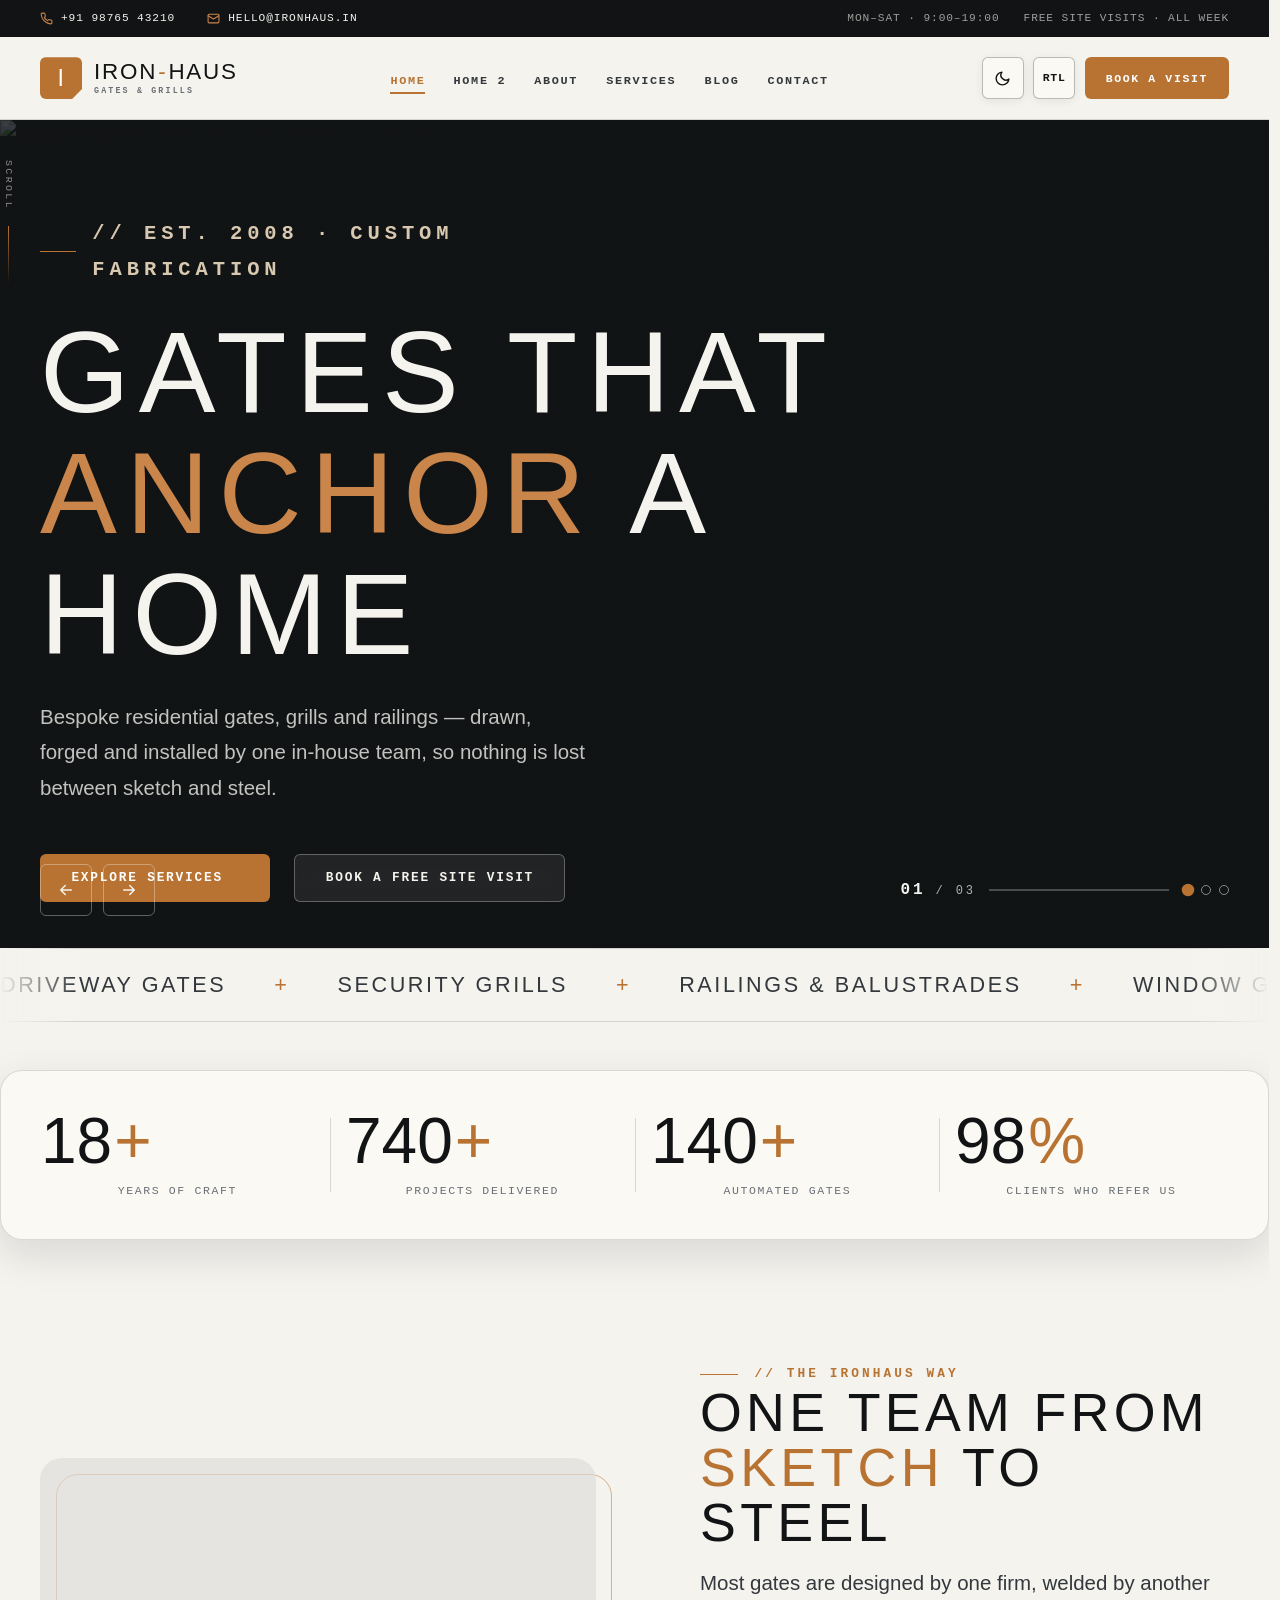
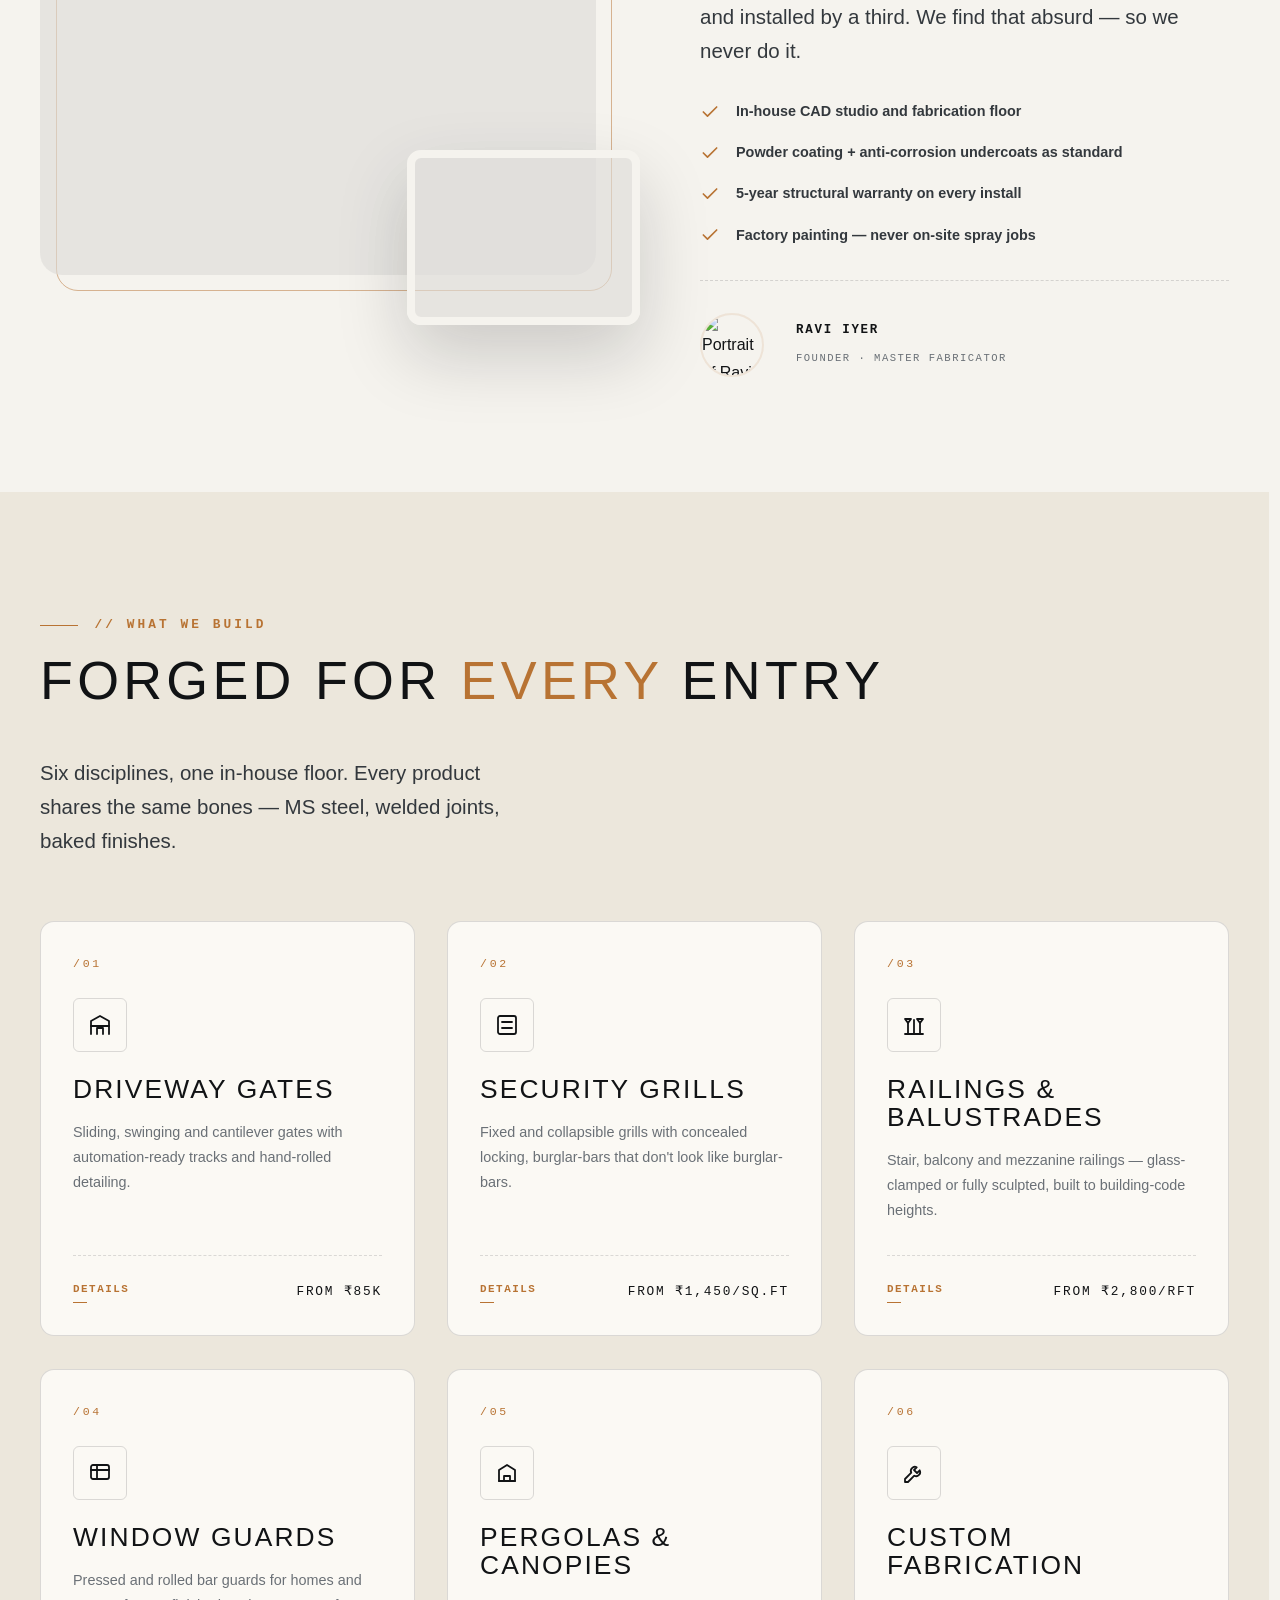
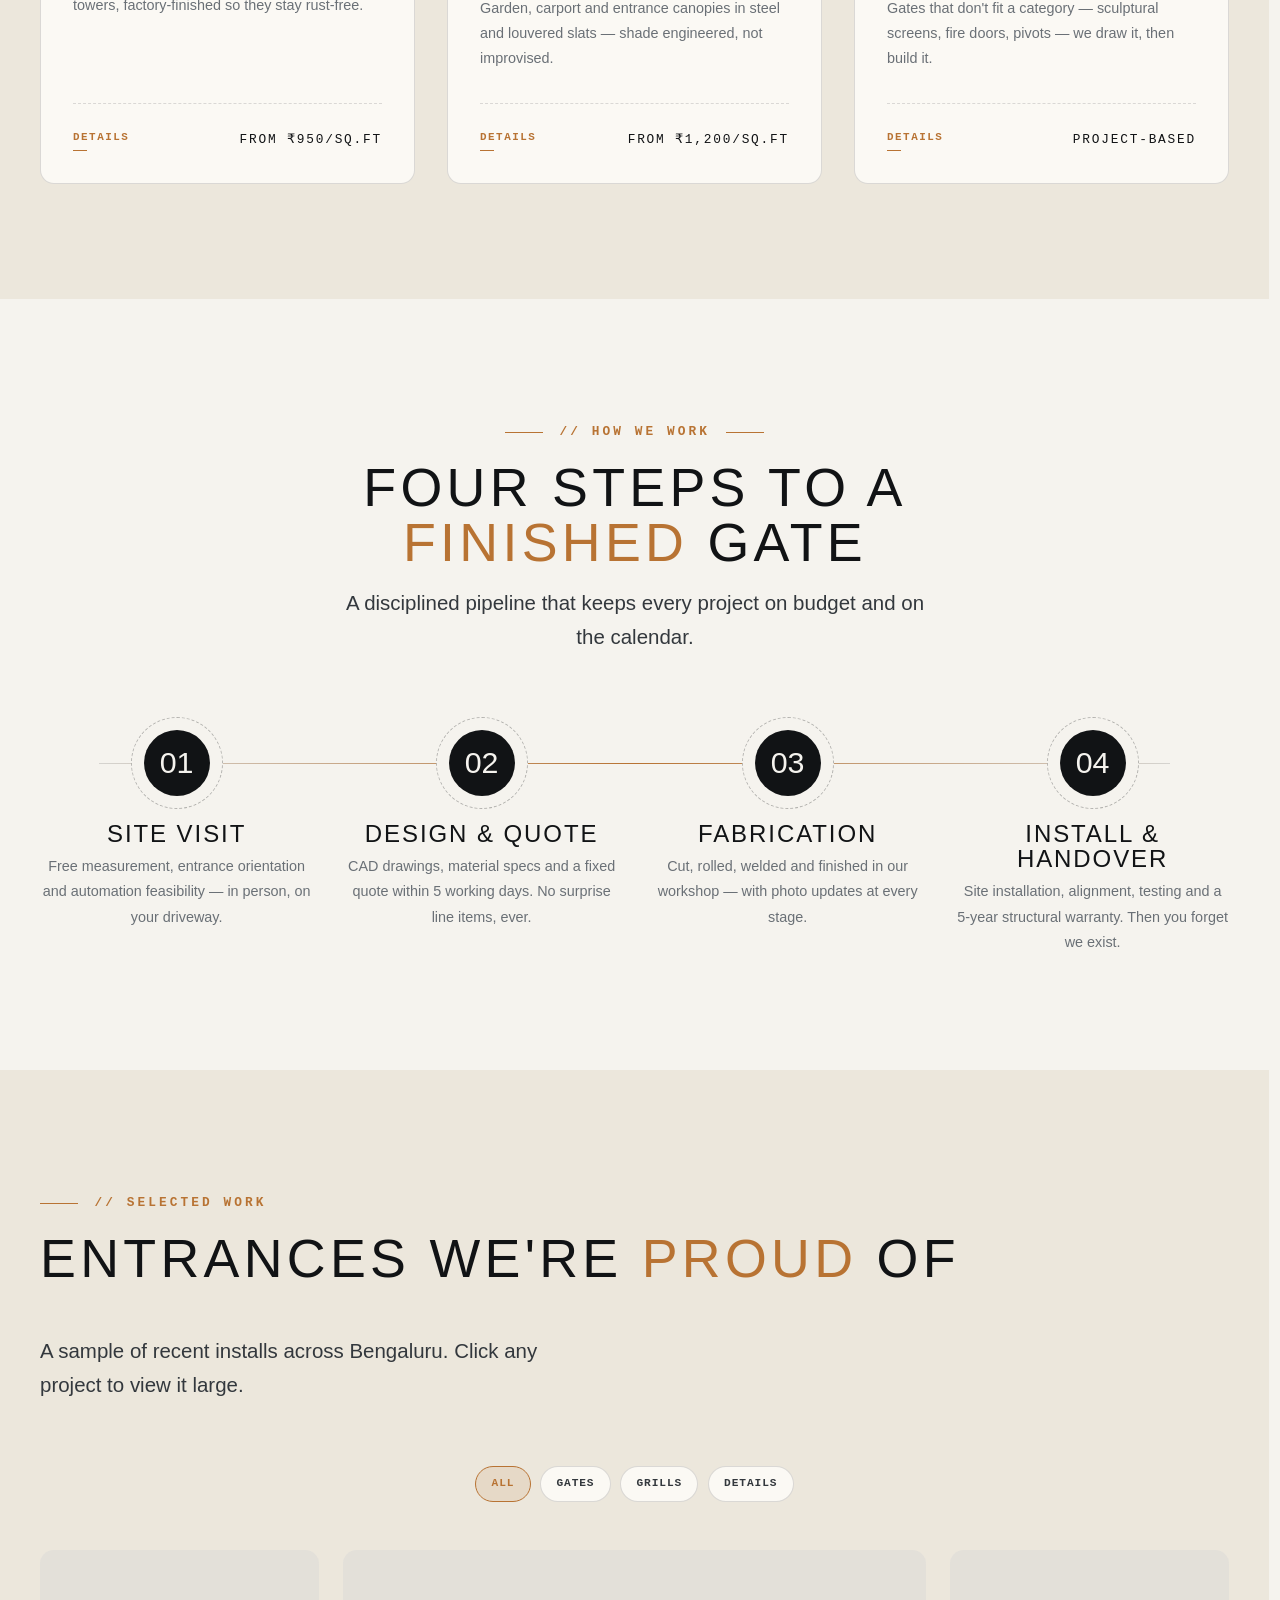
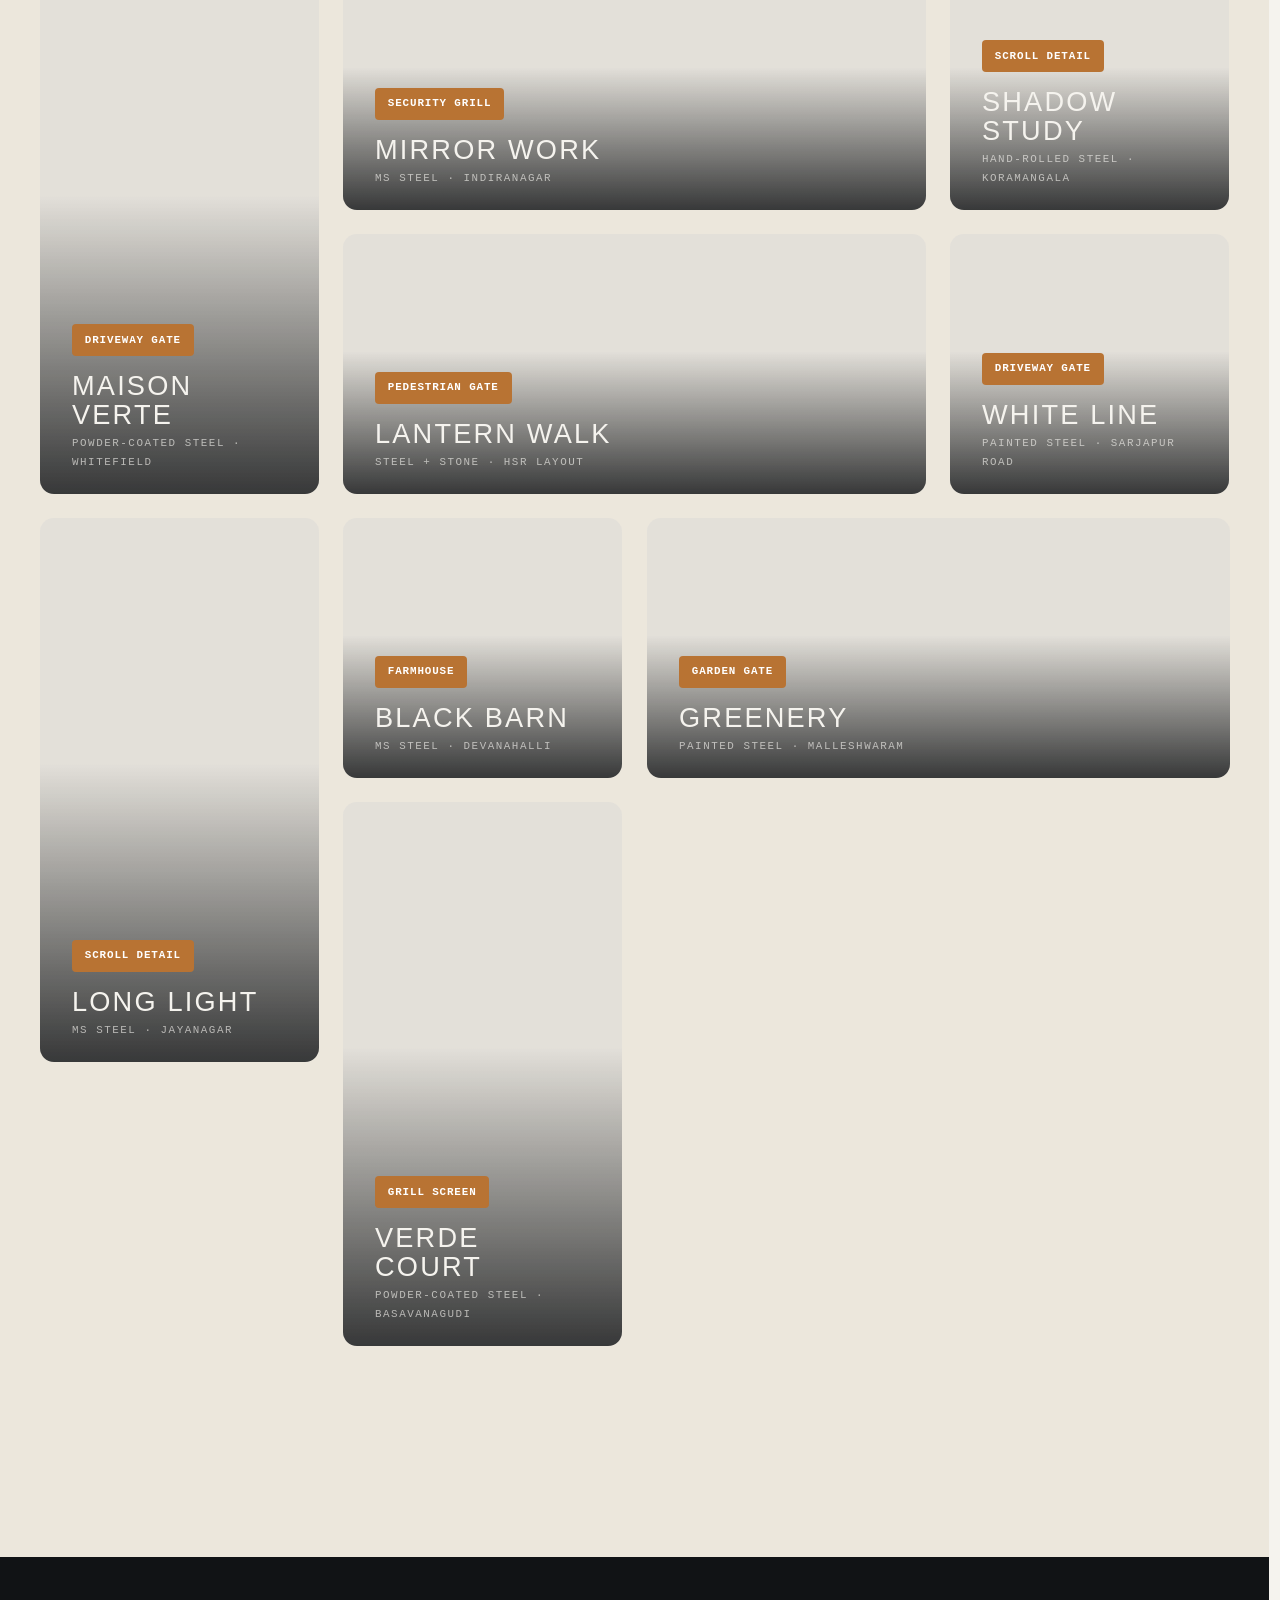
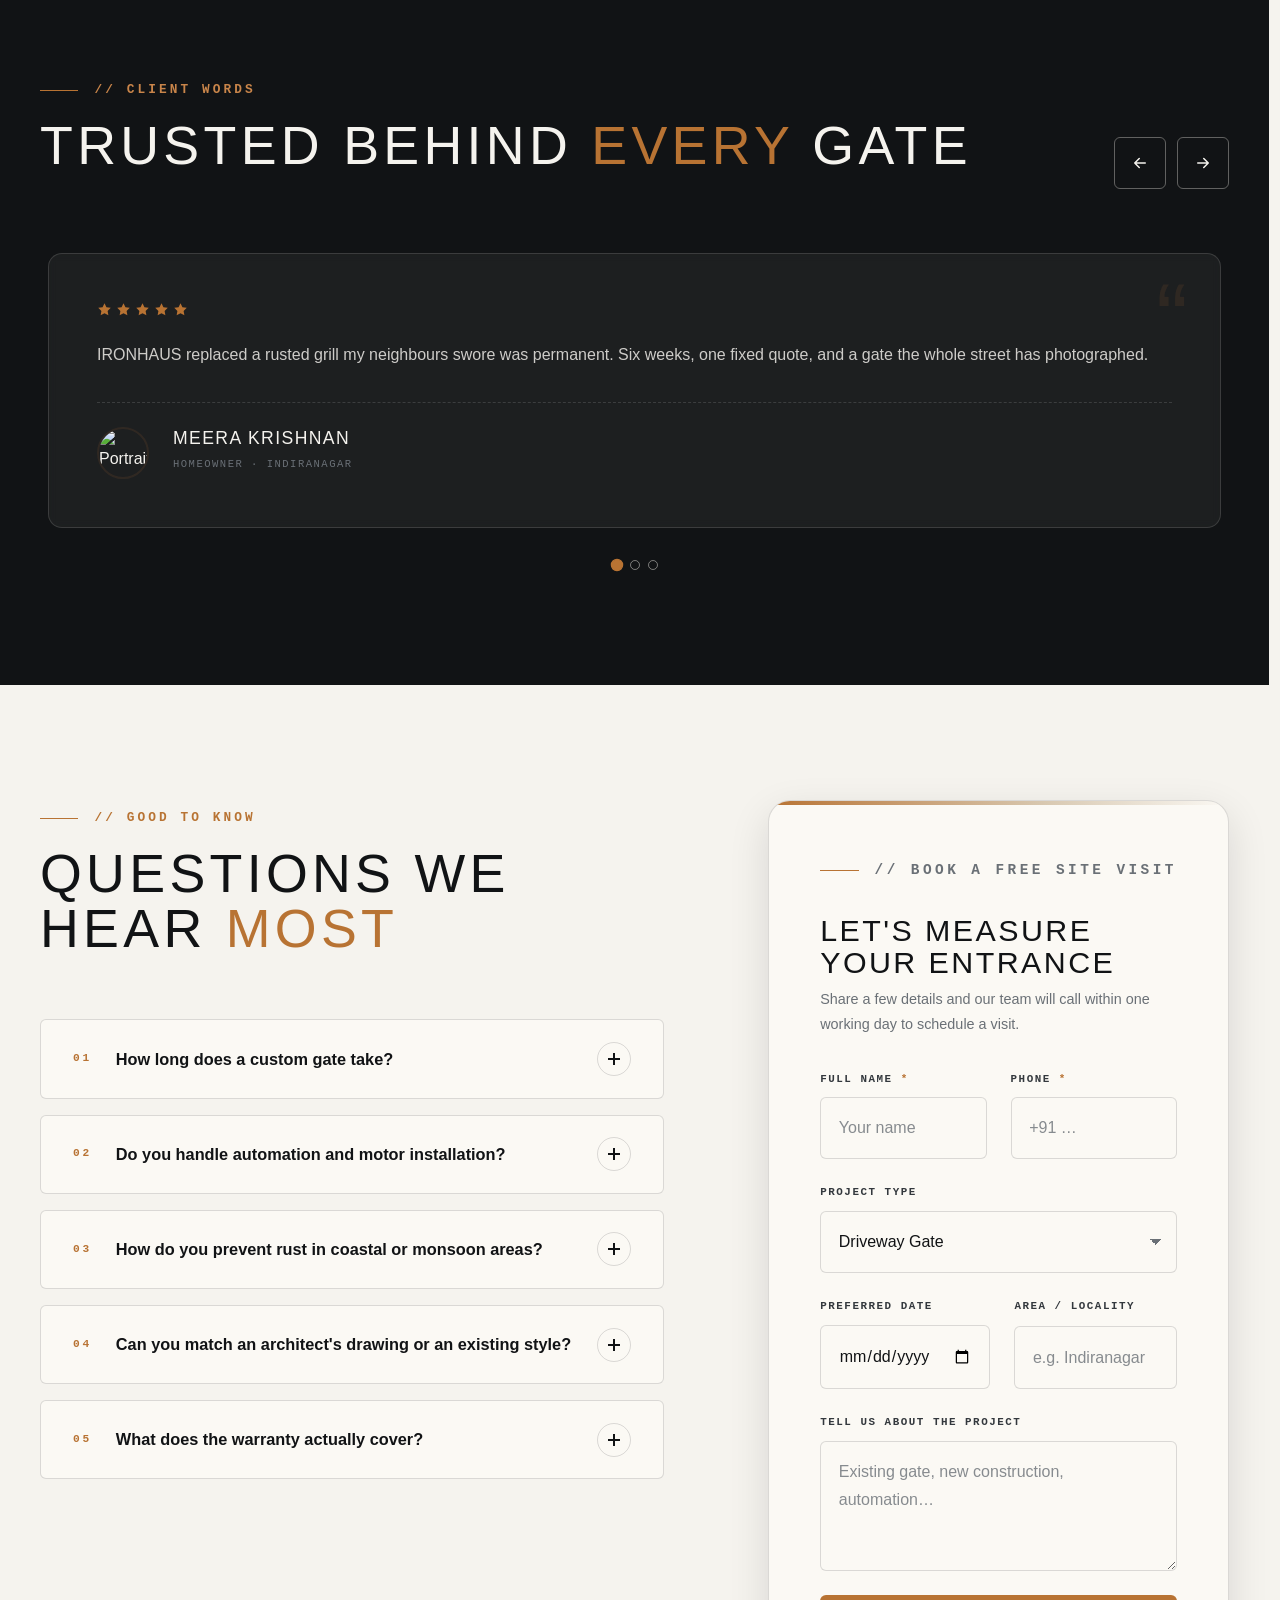
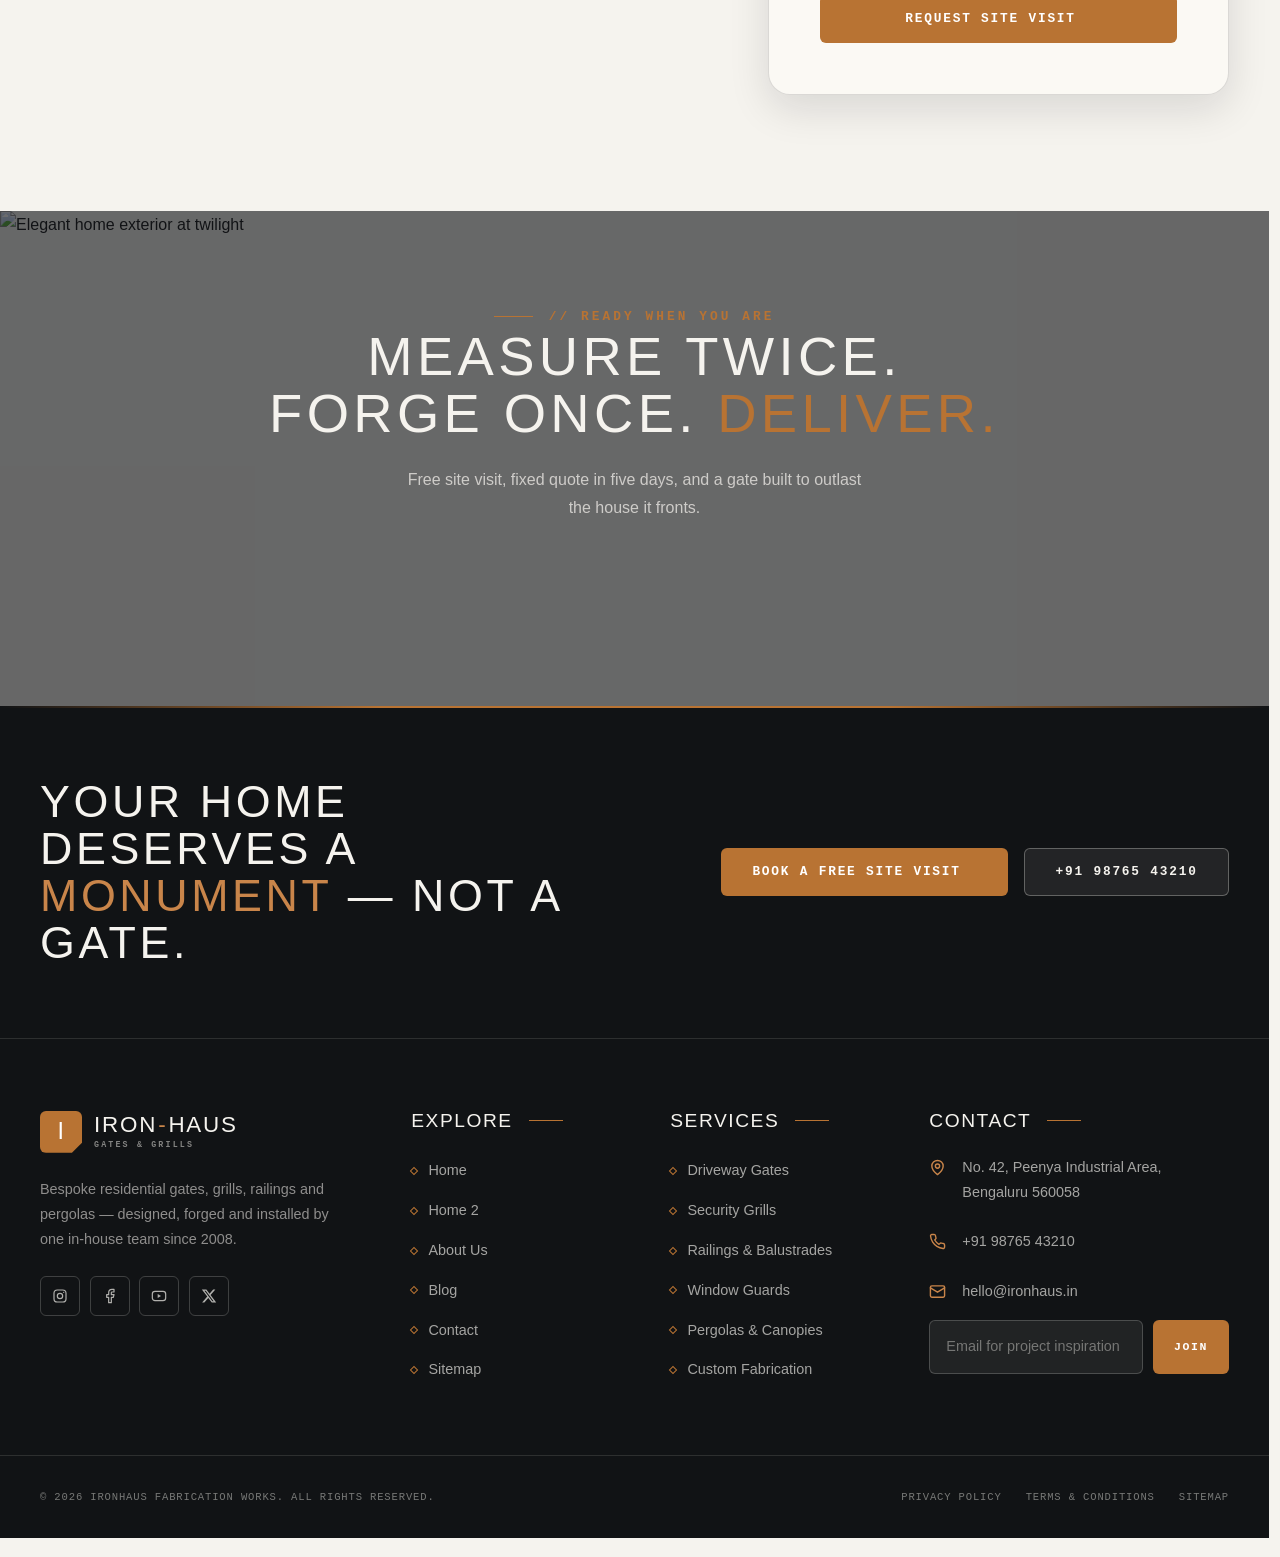
==== commit 6816329a: "home1" ====
--- a/index.html
+++ b/index.html
@@ -159,29 +159,7 @@
       </div>
     </section>
 
-    <!-- 2 — Hero stats strip -->
-    <section class="hero-stats" aria-label="IRONHAUS in numbers">
-      <div class="hero-stats__inner">
-        <div class="stat-block" data-reveal>
-          <div class="stat-block__num"><span data-count="18">0</span><span class="suffix">+</span></div>
-          <div class="stat-block__label">Years of Craft</div>
-        </div>
-        <div class="stat-block" data-reveal style="--reveal-delay:.1s">
-          <div class="stat-block__num"><span data-count="740">0</span><span class="suffix">+</span></div>
-          <div class="stat-block__label">Projects Delivered</div>
-        </div>
-        <div class="stat-block" data-reveal style="--reveal-delay:.2s">
-          <div class="stat-block__num"><span data-count="140">0</span><span class="suffix">+</span></div>
-          <div class="stat-block__label">Automated Gates</div>
-        </div>
-        <div class="stat-block" data-reveal style="--reveal-delay:.3s">
-          <div class="stat-block__num"><span data-count="98">0</span><span class="suffix">%</span></div>
-          <div class="stat-block__label">Clients Who Refer Us</div>
-        </div>
-      </div>
-    </section>
-
-    <!-- 3 — Marquee -->
+    <!-- 2 — Marquee -->
     <div class="marquee" data-marquee aria-hidden="true">
       <div class="marquee__track" data-marquee-track>
         <span class="marquee__item">Driveway Gates <span class="sep">+</span></span>
@@ -192,6 +170,28 @@
         <span class="marquee__item">Custom Fabrication <span class="sep">+</span></span>
       </div>
     </div>
+
+    <!-- 3 — Hero stats strip -->
+    <section class="hero-stats" aria-label="IRONHAUS in numbers">
+      <div class="hero-stats__inner">
+        <div class="stat-block" data-reveal>
+          <div class="stat-block__num"><span data-count="18">0</span><span class="suffix">+</span></div>
+          <div class="stat-block__label">Years of Craft</div>
+        </div>
+        <div class="stat-block" data-reveal style="--reveal-delay:.1s">
+          <div class="stat-block__num"><span data-count="740">0</span><span class="suffix">+</span></div>
+          <div class="stat-block__label">Projects Delivered</div>
+        </div>
+        <div class="stat-block" data-reveal style="--reveal-delay:.2s">
+          <div class="stat-block__num"><span data-count="140">0</span><span class="suffix">+</span></div>
+          <div class="stat-block__label">Automated Gates</div>
+        </div>
+        <div class="stat-block" data-reveal style="--reveal-delay:.3s">
+          <div class="stat-block__num"><span data-count="98">0</span><span class="suffix">%</span></div>
+          <div class="stat-block__label">Clients Who Refer Us</div>
+        </div>
+      </div>
+    </section>
 
     <!-- 4 — Intro split -->
     <section class="section">
@@ -333,7 +333,7 @@
             <span class="work-card__zoom" aria-hidden="true"><svg viewBox="0 0 24 24" fill="none" stroke="currentColor" stroke-width="2" stroke-linecap="round"><circle cx="11" cy="11" r="7"/><path d="m21 21-4.3-4.3M11 8v6M8 11h6"/></svg></span>
             <span class="work-card__meta"><span class="tag">Driveway Gate</span><h3>Maison Verte</h3><p>Powder-coated steel · Whitefield</p></span>
           </a>
-          <a class="work-card" href="#" data-reveal data-reveal-delay data-cat="grills" data-lightbox-trigger data-lightbox-item="https://images.pexels.com/photos/5235842/pexels-photo-5235842.jpeg?auto=compress&cs=tinysrgb&w=1600" data-lightbox-caption="Modern collapsible grills · Indiranagar" data-lightbox-alt="Steel grill against glass facade">
+          <a class="work-card" href="#" data-reveal data-cat="grills" data-lightbox-trigger data-lightbox-item="https://images.pexels.com/photos/5235842/pexels-photo-5235842.jpeg?auto=compress&cs=tinysrgb&w=1600" data-lightbox-caption="Modern collapsible grills · Indiranagar" data-lightbox-alt="Steel grill against glass facade">
             <span class="ratio"><img src="https://images.pexels.com/photos/5235842/pexels-photo-5235842.jpeg?auto=compress&cs=tinysrgb&w=1000" alt="Collapsible grill with city reflection" loading="lazy"></span>
             <span class="work-card__zoom" aria-hidden="true"><svg viewBox="0 0 24 24" fill="none" stroke="currentColor" stroke-width="2" stroke-linecap="round"><circle cx="11" cy="11" r="7"/><path d="m21 21-4.3-4.3M11 8v6M8 11h6"/></svg></span>
             <span class="work-card__meta"><span class="tag">Security Grill</span><h3>Mirror Work</h3><p>MS steel · Indiranagar</p></span>
@@ -447,8 +447,8 @@
               <h2 class="display-section" data-reveal style="--reveal-delay:.05s">Questions we hear <span class="accent">most</span></h2>
             </div>
             <div class="accordion" data-accordion>
-              <div class="accordion-item is-open" data-accordion-item>
-                <button class="accordion-trigger" type="button" data-accordion-toggle aria-expanded="true">
+              <div class="accordion-item" data-accordion-item>
+                <button class="accordion-trigger" type="button" data-accordion-toggle aria-expanded="false">
                   <span class="num">01</span>
                   <span class="accordion-trigger__text">How long does a custom gate take?</span>
                   <span class="icon" aria-hidden="true"></span>
--- a/assets/css/base.css
+++ b/assets/css/base.css
@@ -665,6 +665,7 @@
    -------------------------------------------------------------------------- */
 .ratio {
   position: relative;
+  display: block;
   overflow: hidden;
   background: color-mix(in srgb, var(--line) 45%, var(--bg));
 }
--- a/assets/css/components.css
+++ b/assets/css/components.css
@@ -1208,11 +1208,6 @@
   min-width: 0;
   padding-inline: 0.5rem;
 }
-@media (min-width: 900px) {
-  .testi-slider__slide {
-    flex-basis: 50%;
-  }
-}
 .testi-slider__nav {
   display: flex;
   gap: 0.7rem;
@@ -1225,7 +1220,7 @@
   justify-content: center;
 }
 .testi-slider__pips .hero-pip {
-  border-color: var(--line-strong);
+  border-color: rgba(245, 243, 238, 0.45);
 }
 .testi-slider__pips .hero-pip.is-active {
   background: var(--accent);
@@ -1297,10 +1292,13 @@
 .process-step {
   position: relative;
   padding-top: 104px;
+  text-align: center;
 }
 .process-step__index {
   position: absolute;
   top: 0;
+  left: 50%;
+  transform: translateX(-50%);
   width: 92px;
   height: 92px;
   border-radius: 50%;
@@ -1874,6 +1872,9 @@
     grid-template-columns: 1.6fr 1fr 1fr 1.4fr;
   }
 }
+.site-footer .brand {
+  margin-bottom: var(--sp-3);
+}
 .site-footer .brand-name {
   color: var(--offwhite);
 }
@@ -2042,8 +2043,8 @@
   width: 50px;
   height: 50px;
   border-radius: var(--radius);
-  background: var(--ink);
-  color: var(--bg);
+  background: var(--accent);
+  color: #fff;
   display: grid;
   place-items: center;
   box-shadow: var(--shadow-md);
@@ -2058,8 +2059,8 @@
   transform: none;
 }
 .to-top:hover {
-  background: var(--accent);
-  color: #fff;
+  background: var(--ink);
+  color: var(--accent);
 }
 .to-top svg {
   width: 18px;
--- a/assets/css/pages.css
+++ b/assets/css/pages.css
@@ -10,7 +10,7 @@
 .hero-stats {
   position: relative;
   z-index: 6;
-  margin-top: -46px;
+  margin-top: var(--sp-5);
 }
 .hero-stats__inner {
   background: var(--surface);
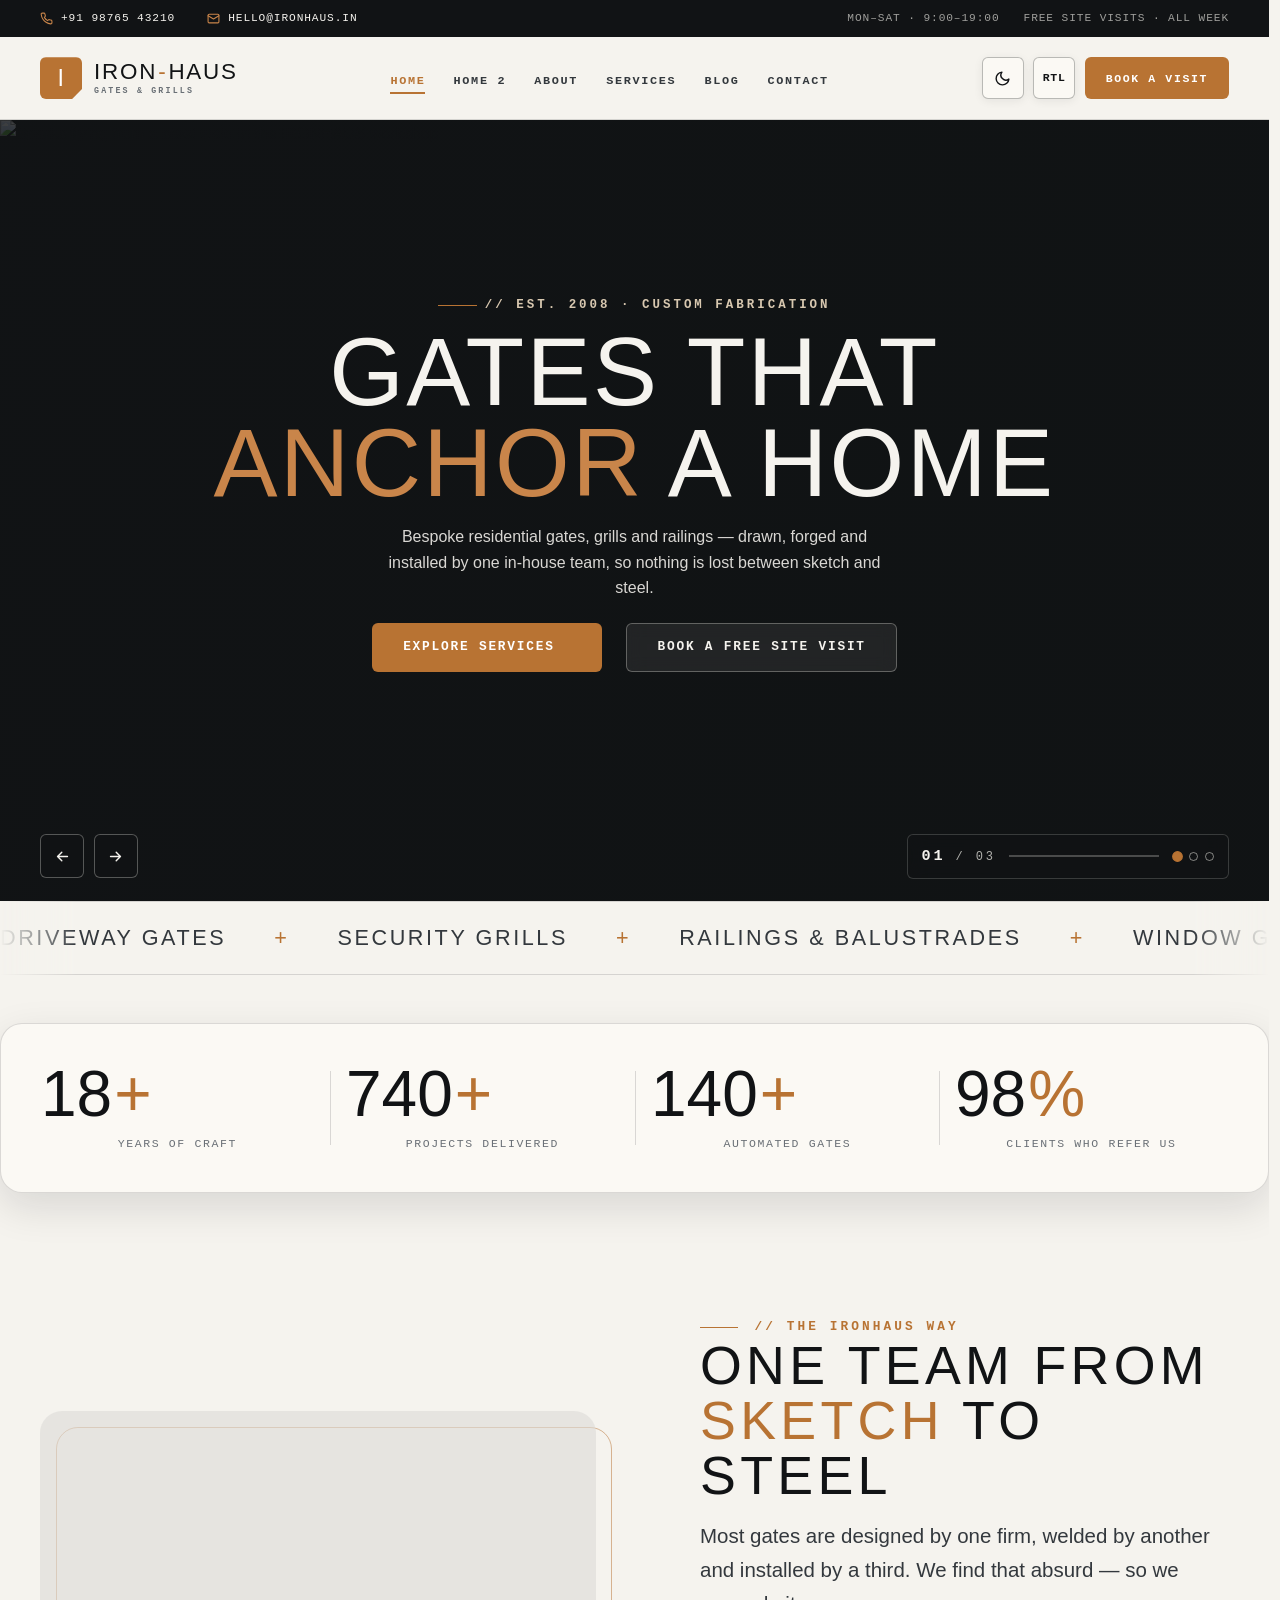
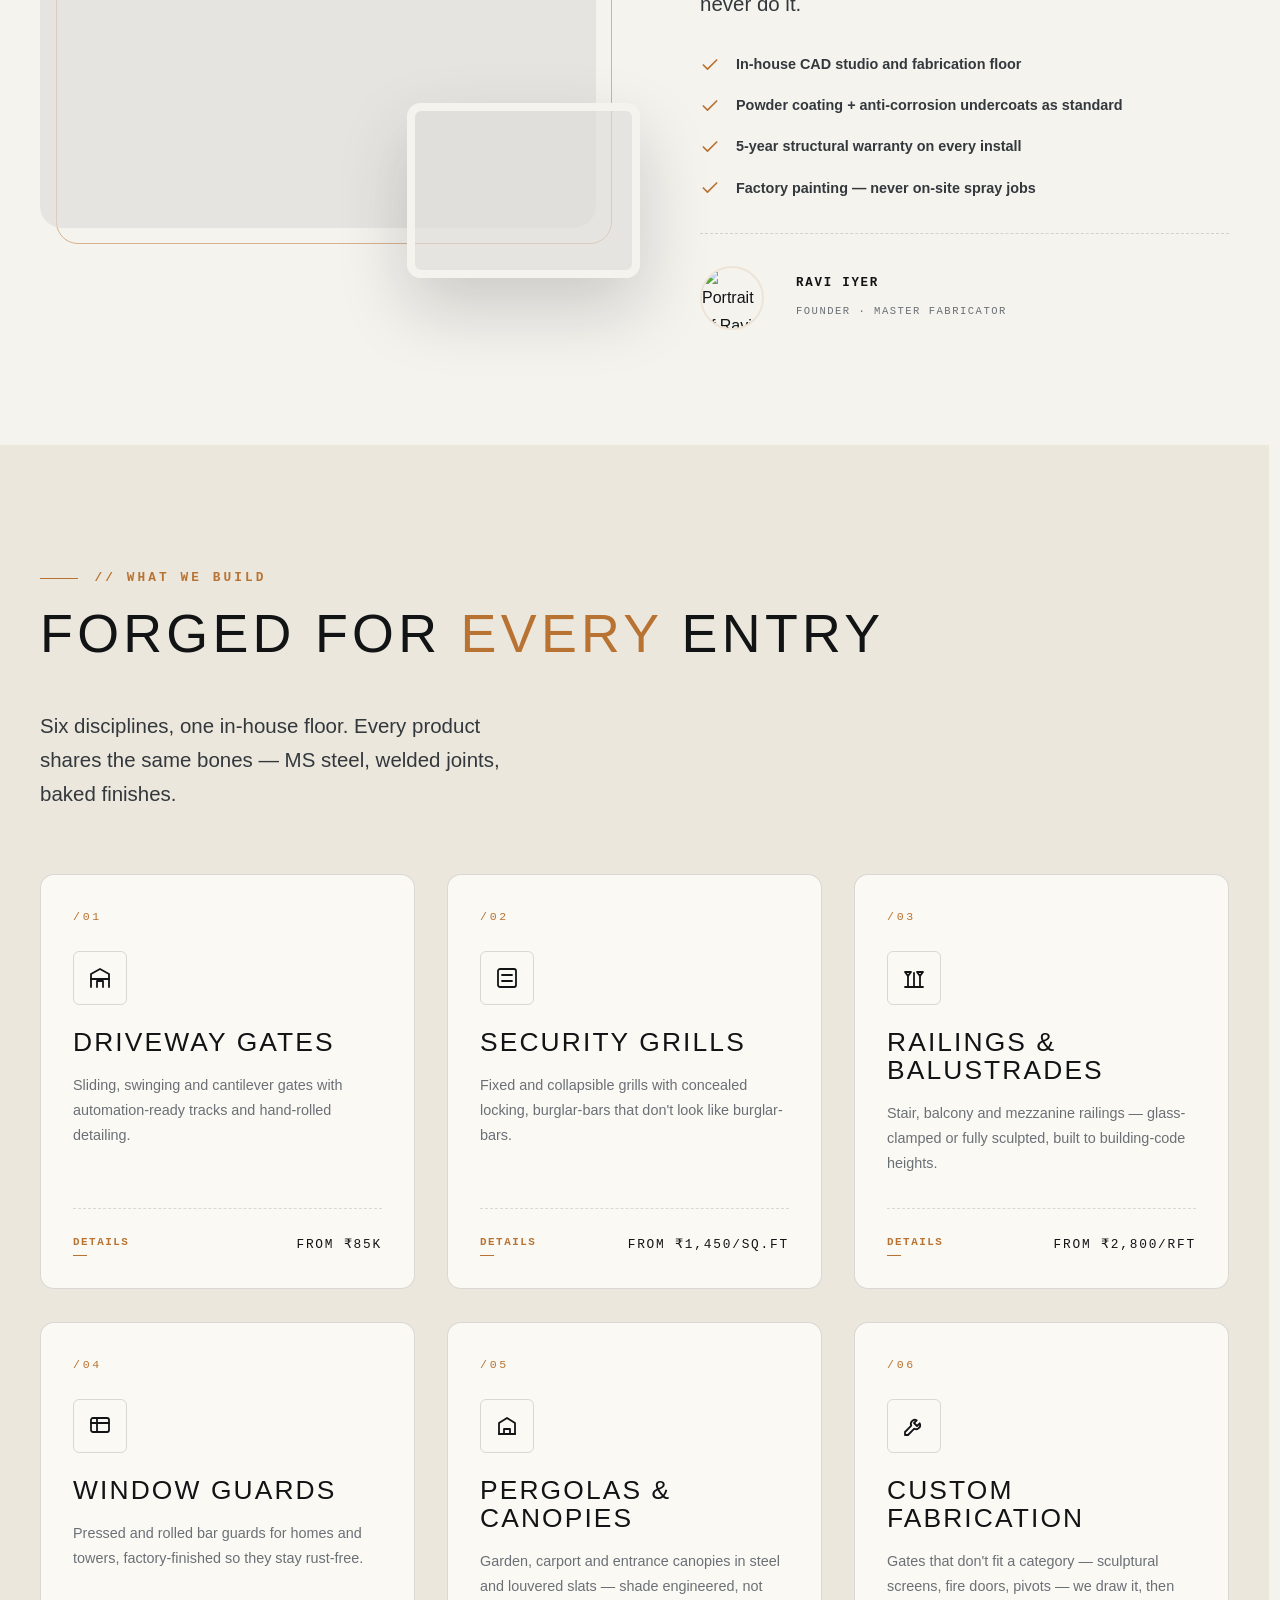
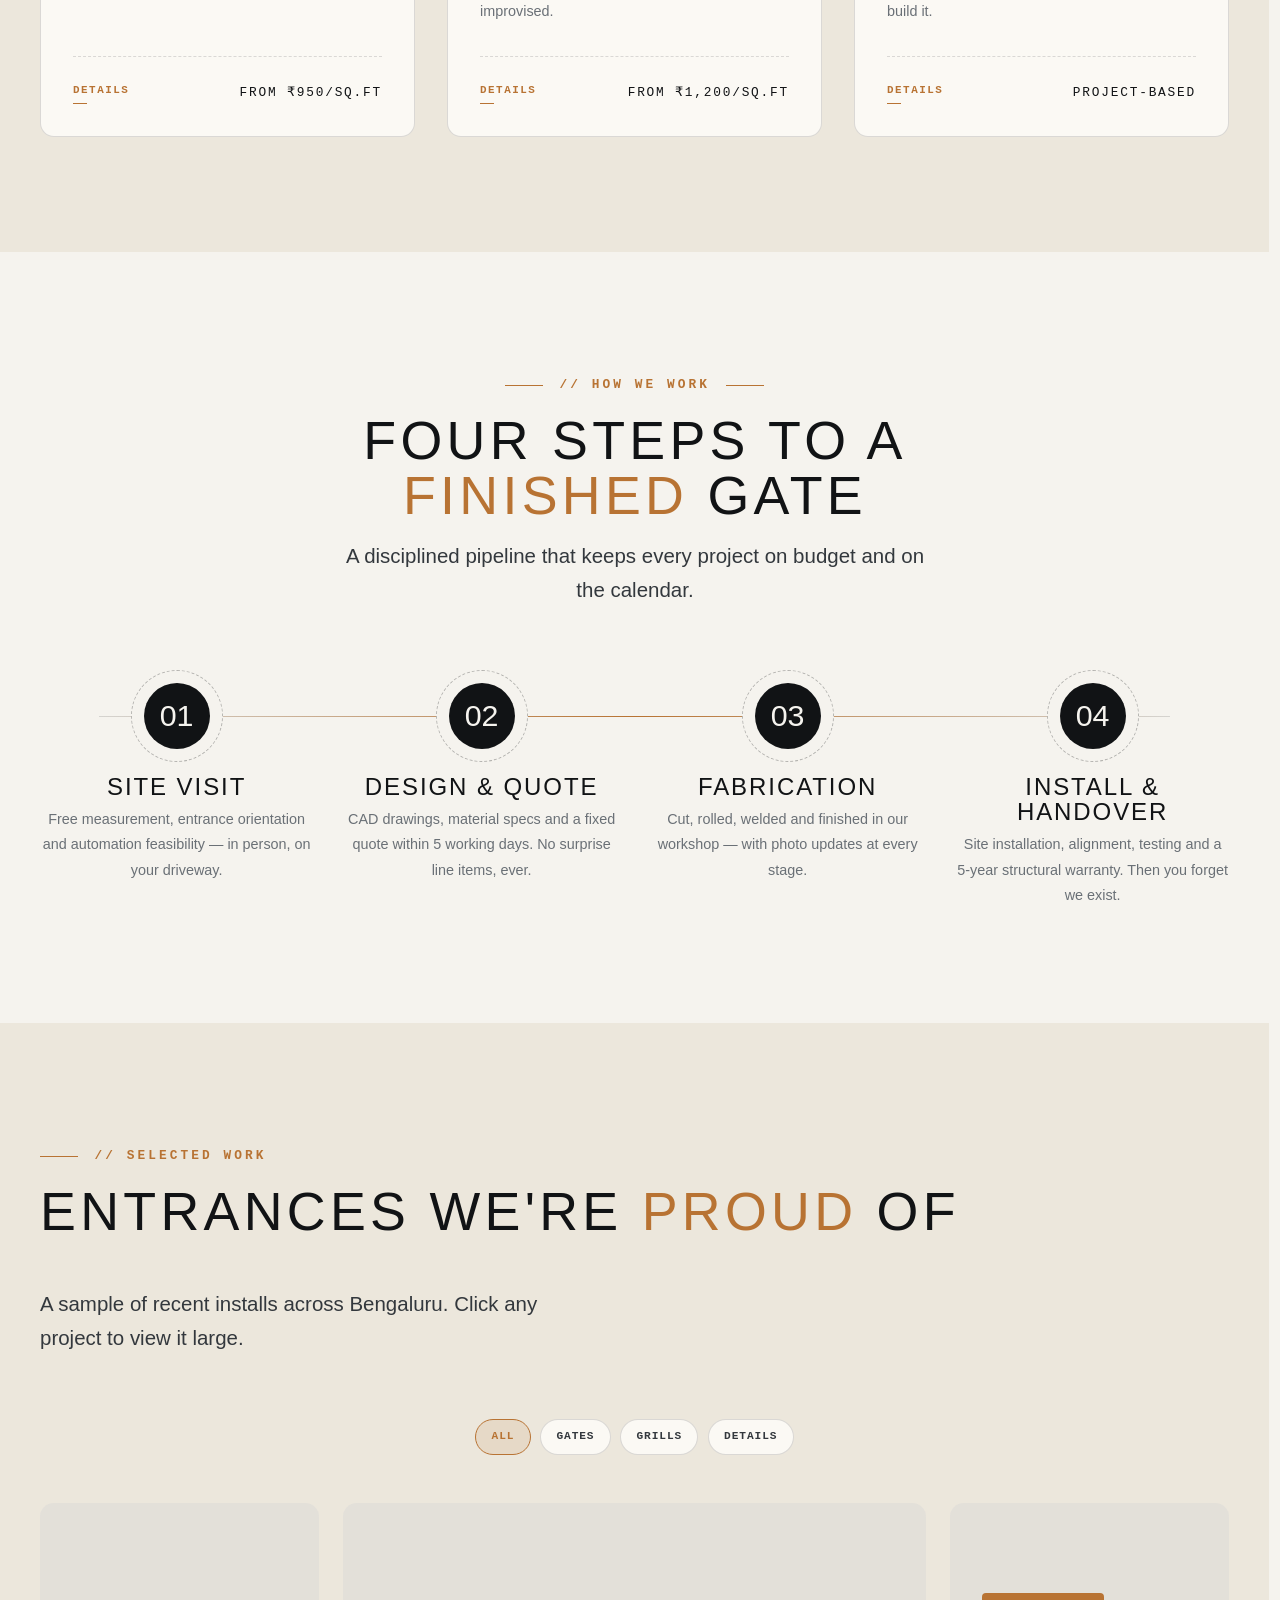
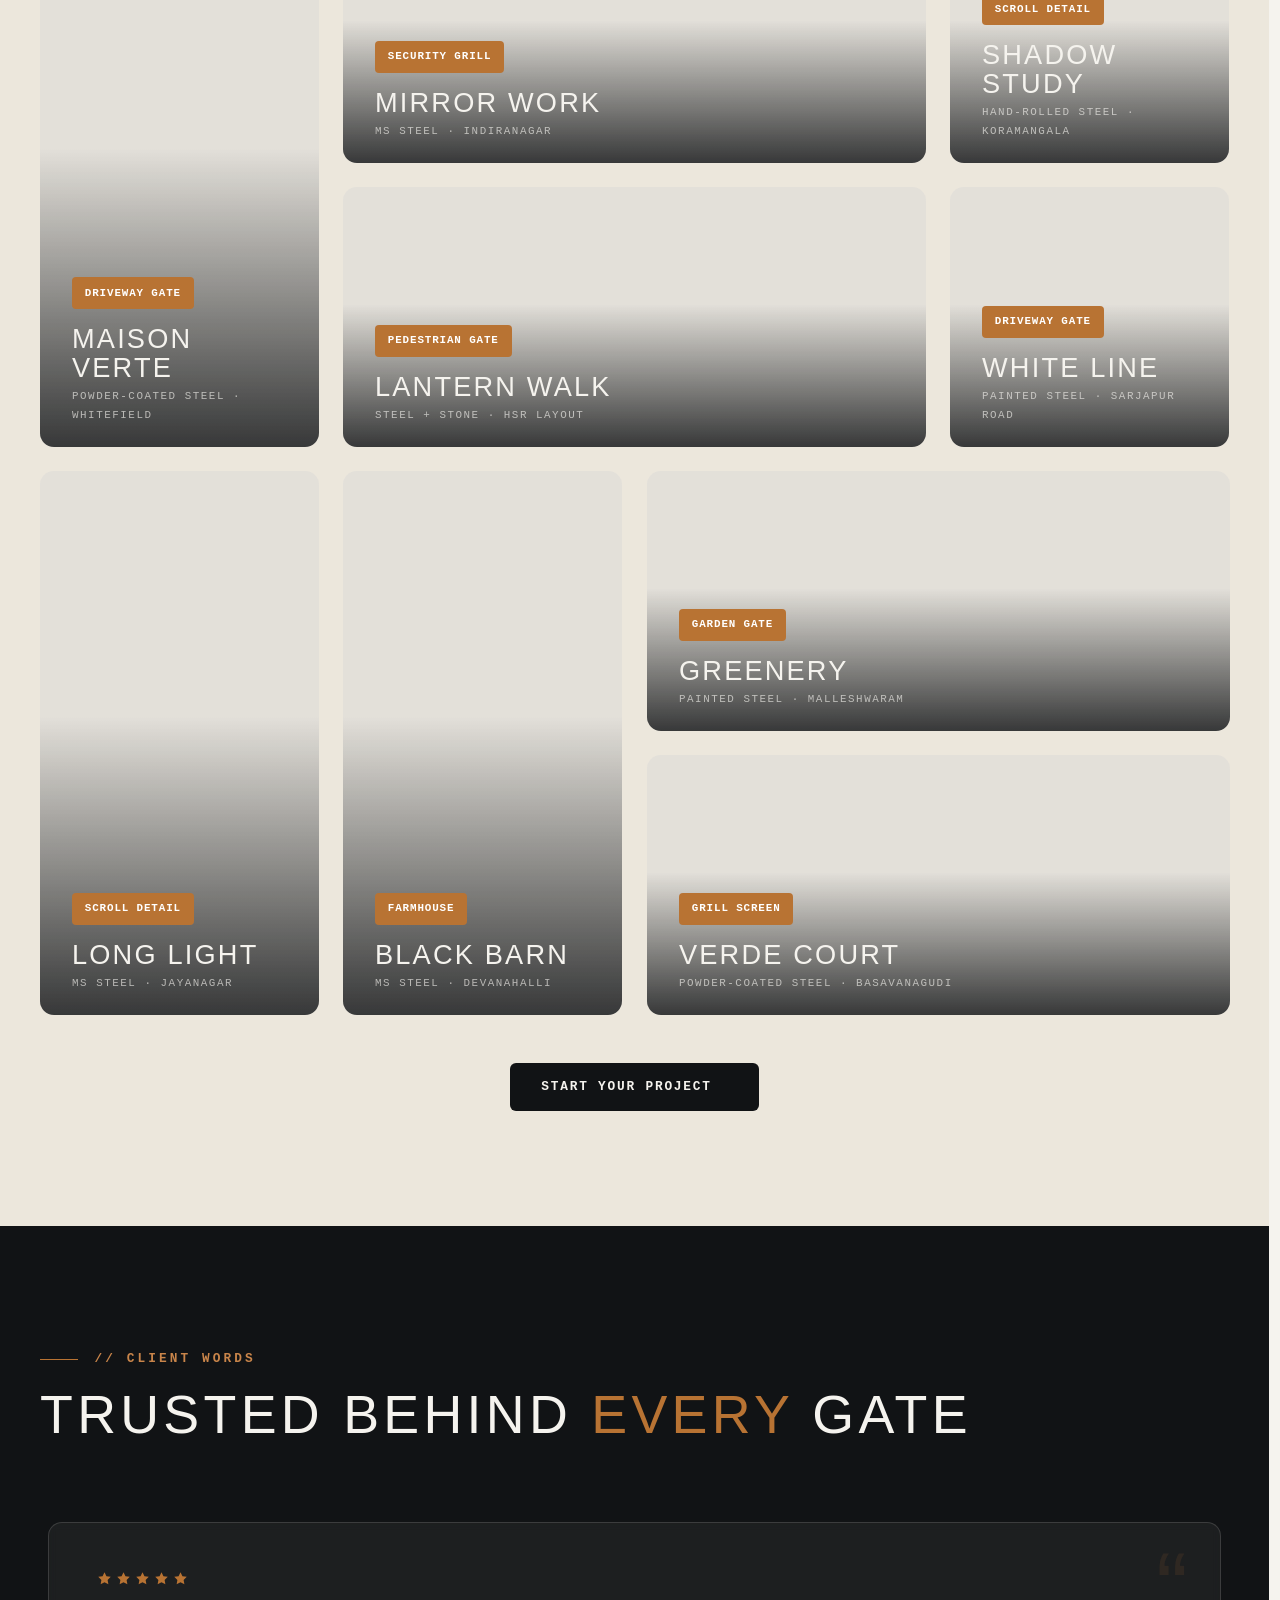
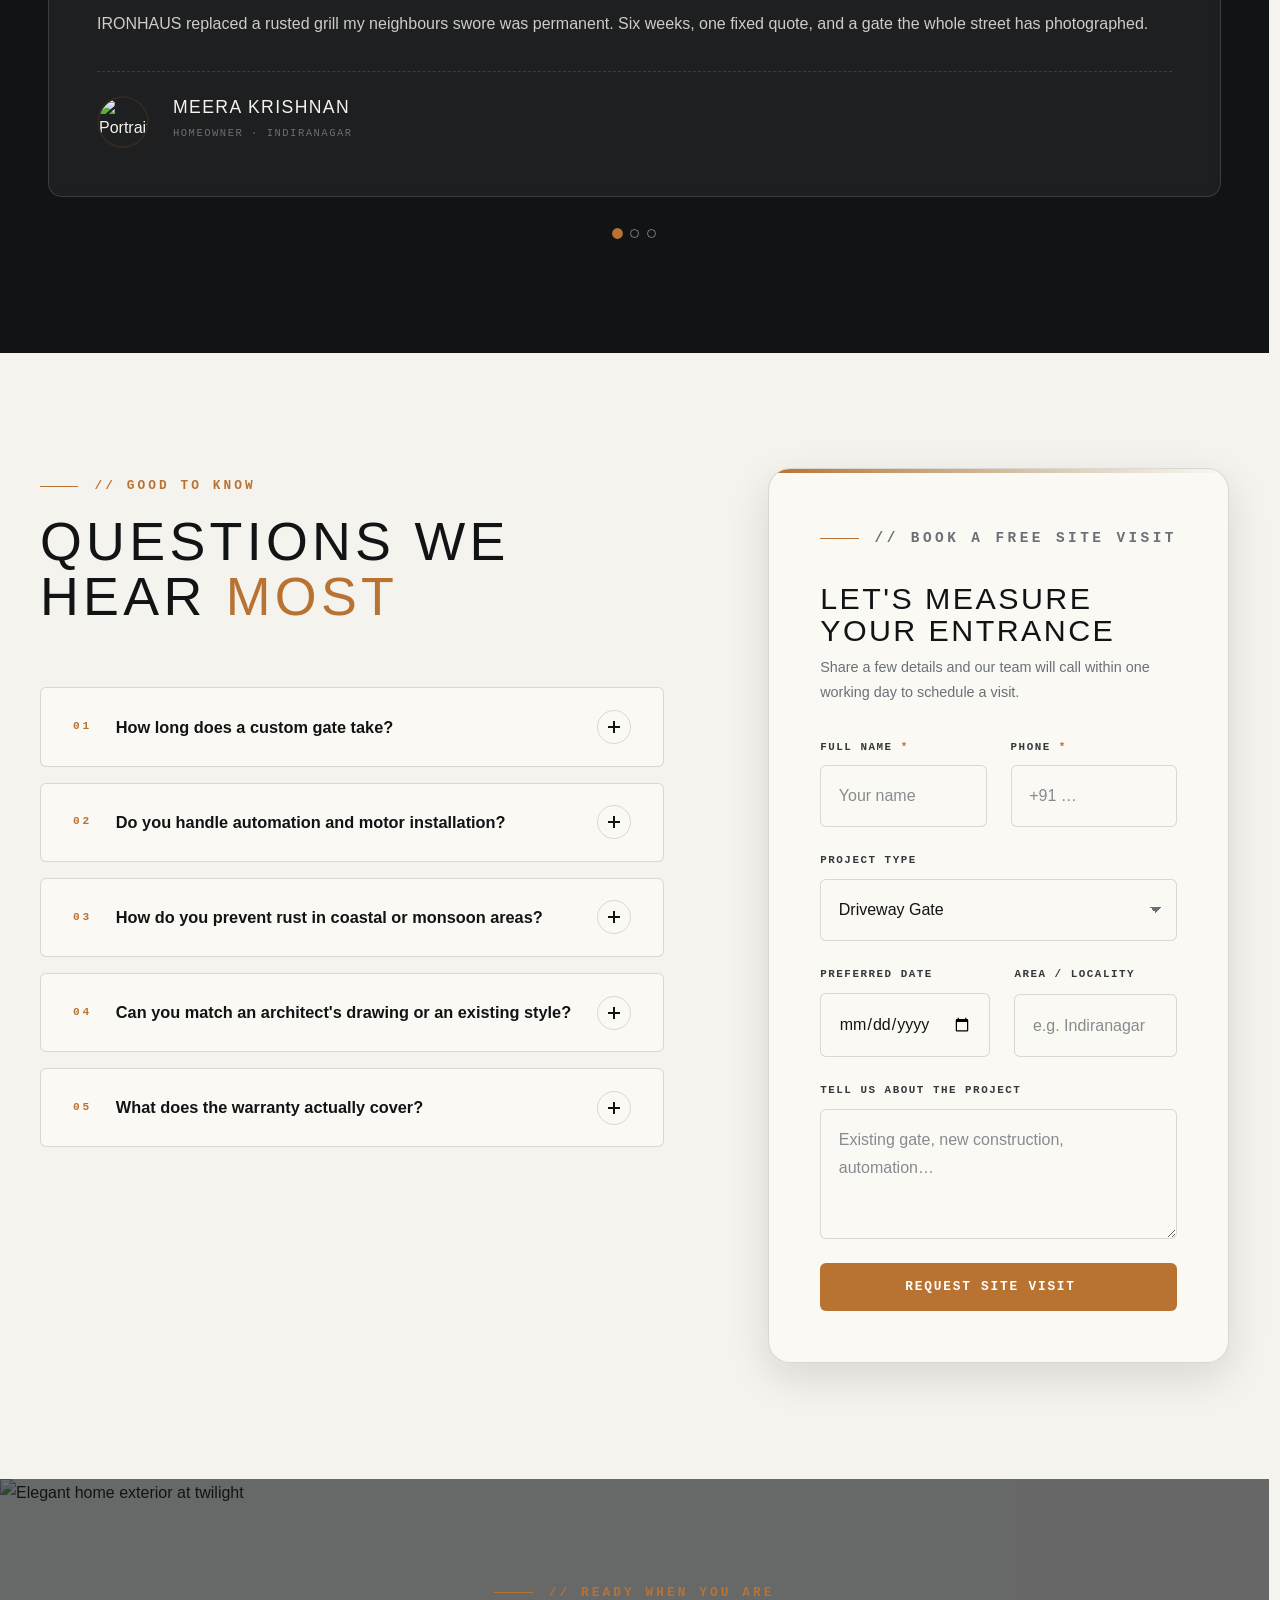
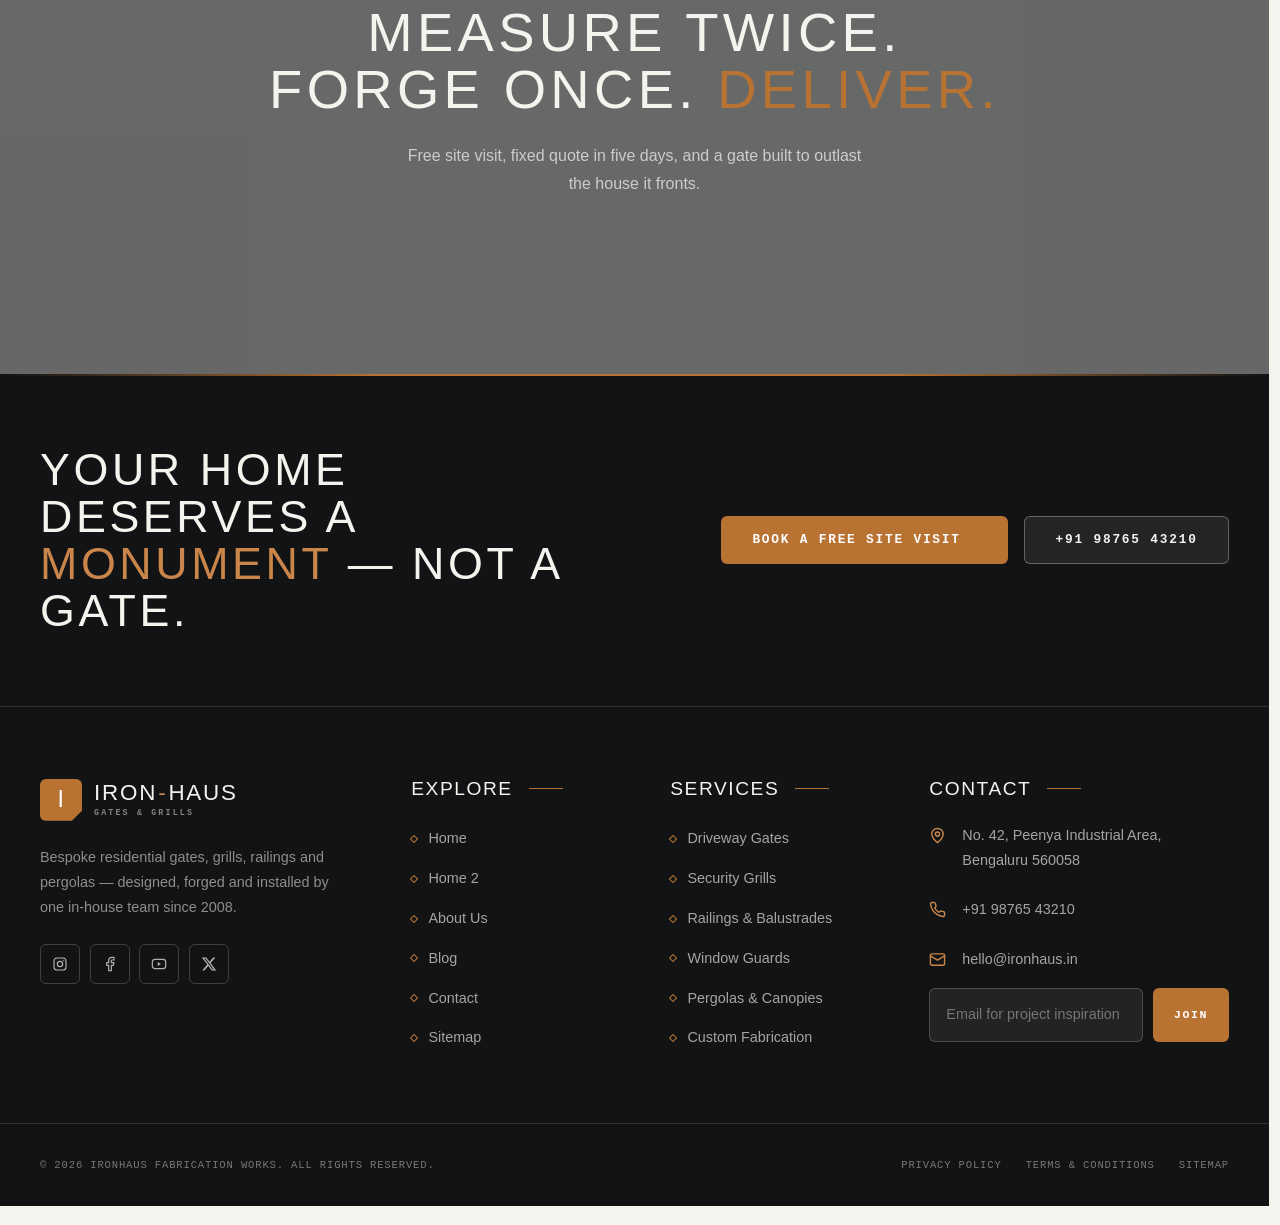
==== commit c19fc5b5: "home 1 fixed" ====
--- a/index.html
+++ b/index.html
@@ -141,7 +141,6 @@
           </div>
         </div>
       </div>
-      <span class="scroll-hint">Scroll</span>
       <div class="hero-slider__controls">
         <div class="hero-slider__arrows">
           <button class="hero-slide-arrow" type="button" data-hero-prev aria-label="Previous slide"><svg viewBox="0 0 24 24" fill="none" stroke="currentColor" stroke-width="2" stroke-linecap="round" stroke-linejoin="round"><path d="M19 12H5M11 18l-6-6 6-6"/></svg></button>
--- a/assets/css/base.css
+++ b/assets/css/base.css
@@ -62,7 +62,7 @@
   --font-body: "Manrope", "Segoe UI", sans-serif;
   --font-mono: "JetBrains Mono", "Consolas", monospace;
 
-  --fs-hero: clamp(3.4rem, 9vw, 7.4rem);
+  --fs-hero: clamp(2.6rem, min(5.8vw, 8.8vh), 5.2rem);
   --fs-title: clamp(2.4rem, 5vw, 4rem);
   --fs-section: clamp(2.1rem, 4.2vw, 3.4rem);
   --fs-lead: clamp(1.15rem, 1.6vw, 1.4rem);
@@ -94,6 +94,7 @@
   --gutter: clamp(1.25rem, 4vw, 2.5rem);
   --section-pad: clamp(4.5rem, 9vw, 8.5rem);
   --header-h: 82px;
+  --topbar-h: 37px;
   --radius: 6px;
   --radius-lg: 14px;
   --radius-xl: 22px;
--- a/assets/css/components.css
+++ b/assets/css/components.css
@@ -109,6 +109,7 @@
   align-items: center;
   justify-content: space-between;
   gap: var(--sp-2);
+  min-height: var(--topbar-h, 37px);
   padding-block: 0.55rem;
   max-width: calc(var(--container) + var(--gutter) * 2);
   margin-inline: auto;
@@ -462,13 +463,23 @@
    -------------------------------------------------------------------------- */
 .hero-slider {
   position: relative;
-  min-height: min(92vh, 980px);
+  height: calc(100vh - var(--header-h) - var(--topbar-h, 0px));
+  height: calc(100svh - var(--header-h) - var(--topbar-h, 0px));
+  min-height: 500px;
+  max-height: 1080px;
   overflow: hidden;
   background: var(--obsidian);
   isolation: isolate;
 }
+@media (max-width: 900px) {
+  .hero-slider {
+    height: calc(100vh - 72px);
+    height: calc(100svh - 72px);
+    min-height: 480px;
+  }
+}
 .hero-slider--short {
-  min-height: 62vh;
+  min-height: 55vh;
 }
 .hero-slide {
   position: absolute;
@@ -524,93 +535,134 @@
   height: 100%;
   display: flex;
   flex-direction: column;
+  align-items: center;
+  text-align: center;
   justify-content: center;
-  padding-block: calc(var(--header-h) + var(--sp-6)) var(--sp-7);
+  max-width: min(1040px, calc(100% - var(--gutter) * 2));
+  margin-inline: auto;
+  padding-inline: var(--gutter);
+  padding-top: clamp(1rem, 3.5vh, 2.5rem);
+  padding-bottom: clamp(4.5rem, 9.5vh, 6.5rem);
+  color: var(--offwhite);
+}
+.hero-slide__content .eyebrow {
+  display: inline-flex;
+  align-items: center;
+  justify-content: center;
+  gap: 0.5rem;
+  font-family: var(--font-mono);
+  font-size: clamp(0.78rem, 0.95vw, 0.9rem);
+  letter-spacing: var(--track-widest);
+  text-transform: uppercase;
+  color: var(--sandstone);
+  margin-bottom: clamp(0.45rem, 1.3vh, 0.85rem);
+  opacity: 0;
+  transform: translateY(18px);
+  transition: opacity 0.6s var(--ease), transform 0.6s var(--ease);
+}
+.hero-slide__content h1 {
+  font-family: var(--font-display);
+  font-size: clamp(3.2rem, min(7.5vw, 11vh), 6.4rem);
+  line-height: 0.94;
+  letter-spacing: 0.025em;
+  text-transform: uppercase;
+  margin-block: 0 clamp(0.85rem, 1.8vh, 1.45rem);
+  max-width: 18ch;
+  margin-inline: auto;
+  text-align: center;
+  opacity: 0;
+  transform: translateY(24px);
+  transition: opacity 0.75s var(--ease) 0.12s, transform 0.75s var(--ease) 0.12s;
+}
+.hero-slide__content h1 .accent {
+  color: var(--copper-bright);
+}
+.hero-slide__content p {
+  max-width: 58ch;
+  margin-inline: auto;
+  text-align: center;
+  color: rgba(245, 243, 238, 0.88);
+  font-size: clamp(1rem, 1.25vw, 1.2rem);
+  line-height: 1.6;
+  margin-bottom: clamp(1.25rem, 2.5vh, 2rem);
+  opacity: 0;
+  transform: translateY(24px);
+  transition: opacity 0.75s var(--ease) 0.22s, transform 0.75s var(--ease) 0.22s;
+}
+.hero-slide__actions {
+  display: flex;
+  flex-wrap: wrap;
+  align-items: center;
+  justify-content: center;
+  gap: var(--sp-3);
+  margin-top: 0;
+  margin-inline: auto;
+  opacity: 0;
+  transform: translateY(24px);
+  transition: opacity 0.75s var(--ease) 0.32s, transform 0.75s var(--ease) 0.32s;
+}
+.hero-slide.is-active .hero-slide__content > * {
+  opacity: 1;
+  transform: none;
+}
+
+.hero-slider__controls {
+  position: absolute;
+  inset-inline: 0;
+  bottom: clamp(1rem, 2.5vh, 2rem);
+  z-index: 5;
+  display: flex;
+  align-items: center;
+  justify-content: space-between;
+  gap: var(--sp-4);
   max-width: calc(var(--container) + var(--gutter) * 2);
   margin-inline: auto;
   padding-inline: var(--gutter);
-  color: var(--offwhite);
-}
-.hero-slide__content .eyebrow {
-  color: var(--sandstone);
-  opacity: 0;
-  transform: translateY(22px);
-  transition: opacity 0.7s var(--ease), transform 0.7s var(--ease);
-}
-.hero-slide__content h1 {
-  font-size: var(--fs-hero);
-  margin-block: var(--sp-3) var(--sp-3);
-  max-width: 14ch;
-  opacity: 0;
-  transform: translateY(30px);
-  transition: opacity 0.8s var(--ease) 0.12s, transform 0.8s var(--ease) 0.12s;
-}
-.hero-slide__content h1 .accent {
-  color: var(--copper-bright);
-}
-.hero-slide__content p {
-  max-width: 48ch;
-  color: rgba(245, 243, 238, 0.78);
-  font-size: var(--fs-lead);
-  opacity: 0;
-  transform: translateY(30px);
-  transition: opacity 0.8s var(--ease) 0.24s, transform 0.8s var(--ease) 0.24s;
-}
-.hero-slide__actions {
-  display: flex;
-  flex-wrap: wrap;
-  gap: var(--sp-3);
-  margin-top: var(--sp-5);
-  opacity: 0;
-  transform: translateY(30px);
-  transition: opacity 0.8s var(--ease) 0.36s, transform 0.8s var(--ease) 0.36s;
-}
-.hero-slide.is-active .hero-slide__content > * {
-  opacity: 1;
-  transform: none;
-}
-
-.hero-slider__controls {
-  position: absolute;
-  inset-inline: 0;
-  bottom: 0;
-  z-index: 5;
-  display: flex;
-  align-items: center;
-  justify-content: space-between;
-  gap: var(--sp-4);
-  padding: var(--sp-3) var(--gutter) var(--sp-4);
-  max-width: calc(var(--container) + var(--gutter) * 2);
-  margin-inline: auto;
+  pointer-events: none;
+}
+.hero-slider__arrows,
+.hero-slider__progress {
+  pointer-events: auto;
 }
 .hero-slider__arrows {
   display: flex;
-  gap: 0.7rem;
+  gap: 0.6rem;
 }
 .hero-slide-arrow {
-  width: 52px;
-  height: 52px;
-  border: 1px solid rgba(245, 243, 238, 0.35);
+  width: 44px;
+  height: 44px;
+  border: 1px solid rgba(245, 243, 238, 0.3);
+  background: rgba(17, 19, 21, 0.55);
+  backdrop-filter: blur(8px);
+  -webkit-backdrop-filter: blur(8px);
   color: var(--offwhite);
   border-radius: var(--radius);
   display: grid;
   place-items: center;
-  transition: all 0.35s var(--ease);
+  cursor: pointer;
+  transition: all 0.3s var(--ease);
 }
 .hero-slide-arrow:hover {
-  background: var(--copper);
-  border-color: var(--copper);
+  background: var(--accent);
+  border-color: var(--accent);
+  color: #fff;
   transform: translateY(-2px);
 }
 .hero-slide-arrow svg {
-  width: 18px;
-  height: 18px;
+  width: 17px;
+  height: 17px;
 }
 
 .hero-slider__progress {
   display: flex;
   align-items: center;
   gap: 0.85rem;
+  padding: 0.5rem 0.85rem;
+  background: rgba(17, 19, 21, 0.55);
+  backdrop-filter: blur(8px);
+  -webkit-backdrop-filter: blur(8px);
+  border: 1px solid rgba(245, 243, 238, 0.18);
+  border-radius: var(--radius);
 }
 .hero-slider__counter {
   font-family: var(--font-mono);
@@ -620,10 +672,10 @@
 }
 .hero-slider__counter strong {
   color: var(--offwhite);
-  font-size: 1rem;
+  font-size: 0.95rem;
 }
 .hero-slider__bar {
-  width: min(180px, 22vw);
+  width: min(150px, 18vw);
   height: 2px;
   background: rgba(245, 243, 238, 0.25);
   position: relative;
@@ -641,49 +693,48 @@
 }
 .hero-slider__pips {
   display: flex;
-  gap: 0.5rem;
+  gap: 0.45rem;
 }
 .hero-pip {
-  width: 10px;
-  height: 10px;
+  width: 9px;
+  height: 9px;
   border-radius: 50%;
   border: 1px solid rgba(245, 243, 238, 0.5);
-  transition: all 0.35s var(--ease);
+  background: transparent;
+  cursor: pointer;
+  transition: all 0.3s var(--ease);
 }
 .hero-pip.is-active {
   background: var(--copper);
   border-color: var(--copper);
-  transform: scale(1.25);
-}
-
-/* Scroll hint */
-.scroll-hint {
-  position: absolute;
-  inset-inline-start: var(--gutter);
-  bottom: var(--sp-5);
-  z-index: 4;
-  writing-mode: vertical-rl;
-  font-family: var(--font-mono);
-  font-size: 0.62rem;
-  letter-spacing: var(--track-widest);
-  text-transform: uppercase;
-  color: rgba(245, 243, 238, 0.55);
-  display: flex;
-  align-items: center;
-  gap: var(--sp-2);
-}
-.scroll-hint::after {
-  content: "";
-  width: 1px;
-  height: 58px;
-  background: linear-gradient(var(--copper), transparent);
-  animation: scrollLine 1.8s var(--ease) infinite;
-}
-@keyframes scrollLine {
-  0% { transform: scaleY(0); transform-origin: 0 0; }
-  50% { transform: scaleY(1); transform-origin: 0 0; }
-  51% { transform-origin: 0 100%; }
-  100% { transform: scaleY(0); transform-origin: 0 100%; }
+  transform: scale(1.2);
+}
+
+/* Compact hero for short viewports (landscape phones, small laptops) */
+@media (max-height: 640px) {
+  .hero-slide__content {
+    padding-top: 1rem;
+    padding-bottom: 4.5rem;
+  }
+  .hero-slide__content h1 {
+    font-size: clamp(2.4rem, 8.5vh, 3.8rem);
+    margin-block: 0 0.5rem;
+  }
+  .hero-slide__content p {
+    font-size: 0.92rem;
+    line-height: 1.45;
+    margin-bottom: 0.85rem;
+  }
+  .hero-slide__actions {
+    gap: 0.65rem;
+  }
+  .hero-slider__controls {
+    bottom: 0.75rem;
+  }
+  .hero-slide-arrow {
+    width: 38px;
+    height: 38px;
+  }
 }
 
 /* --------------------------------------------------------------------------
--- a/assets/css/pages.css
+++ b/assets/css/pages.css
@@ -170,14 +170,13 @@
   }
   .gallery-grid .work-card:nth-child(1),
   .gallery-grid .work-card:nth-child(6),
+  .gallery-grid .work-card:nth-child(7) {
+    grid-row: span 2;
+  }
+  .gallery-grid .work-card:nth-child(2),
+  .gallery-grid .work-card:nth-child(4),
+  .gallery-grid .work-card:nth-child(8),
   .gallery-grid .work-card:nth-child(9) {
-    grid-row: span 2;
-  }
-  .gallery-grid .work-card:nth-child(2) {
-    grid-column: span 2;
-  }
-  .gallery-grid .work-card:nth-child(4),
-  .gallery-grid .work-card:nth-child(8) {
     grid-column: span 2;
   }
 }
@@ -2016,7 +2015,8 @@
    RESPONSIVE GLOBAL
    -------------------------------------------------------------------------- */
 @media (max-width: 1024px) {
-  .topbar__info span {
+  .topbar__info span,
+  .topbar__meta {
     display: none;
   }
 }
@@ -2057,11 +2057,11 @@
   .grid--4 {
     grid-template-columns: repeat(2, 1fr);
   }
-  .scroll-hint {
-    display: none;
-  }
 }
 @media (max-width: 620px) {
+  :root {
+    --topbar-h: 0px;
+  }
   .grid--2,
   .grid--3,
   .grid--4 {
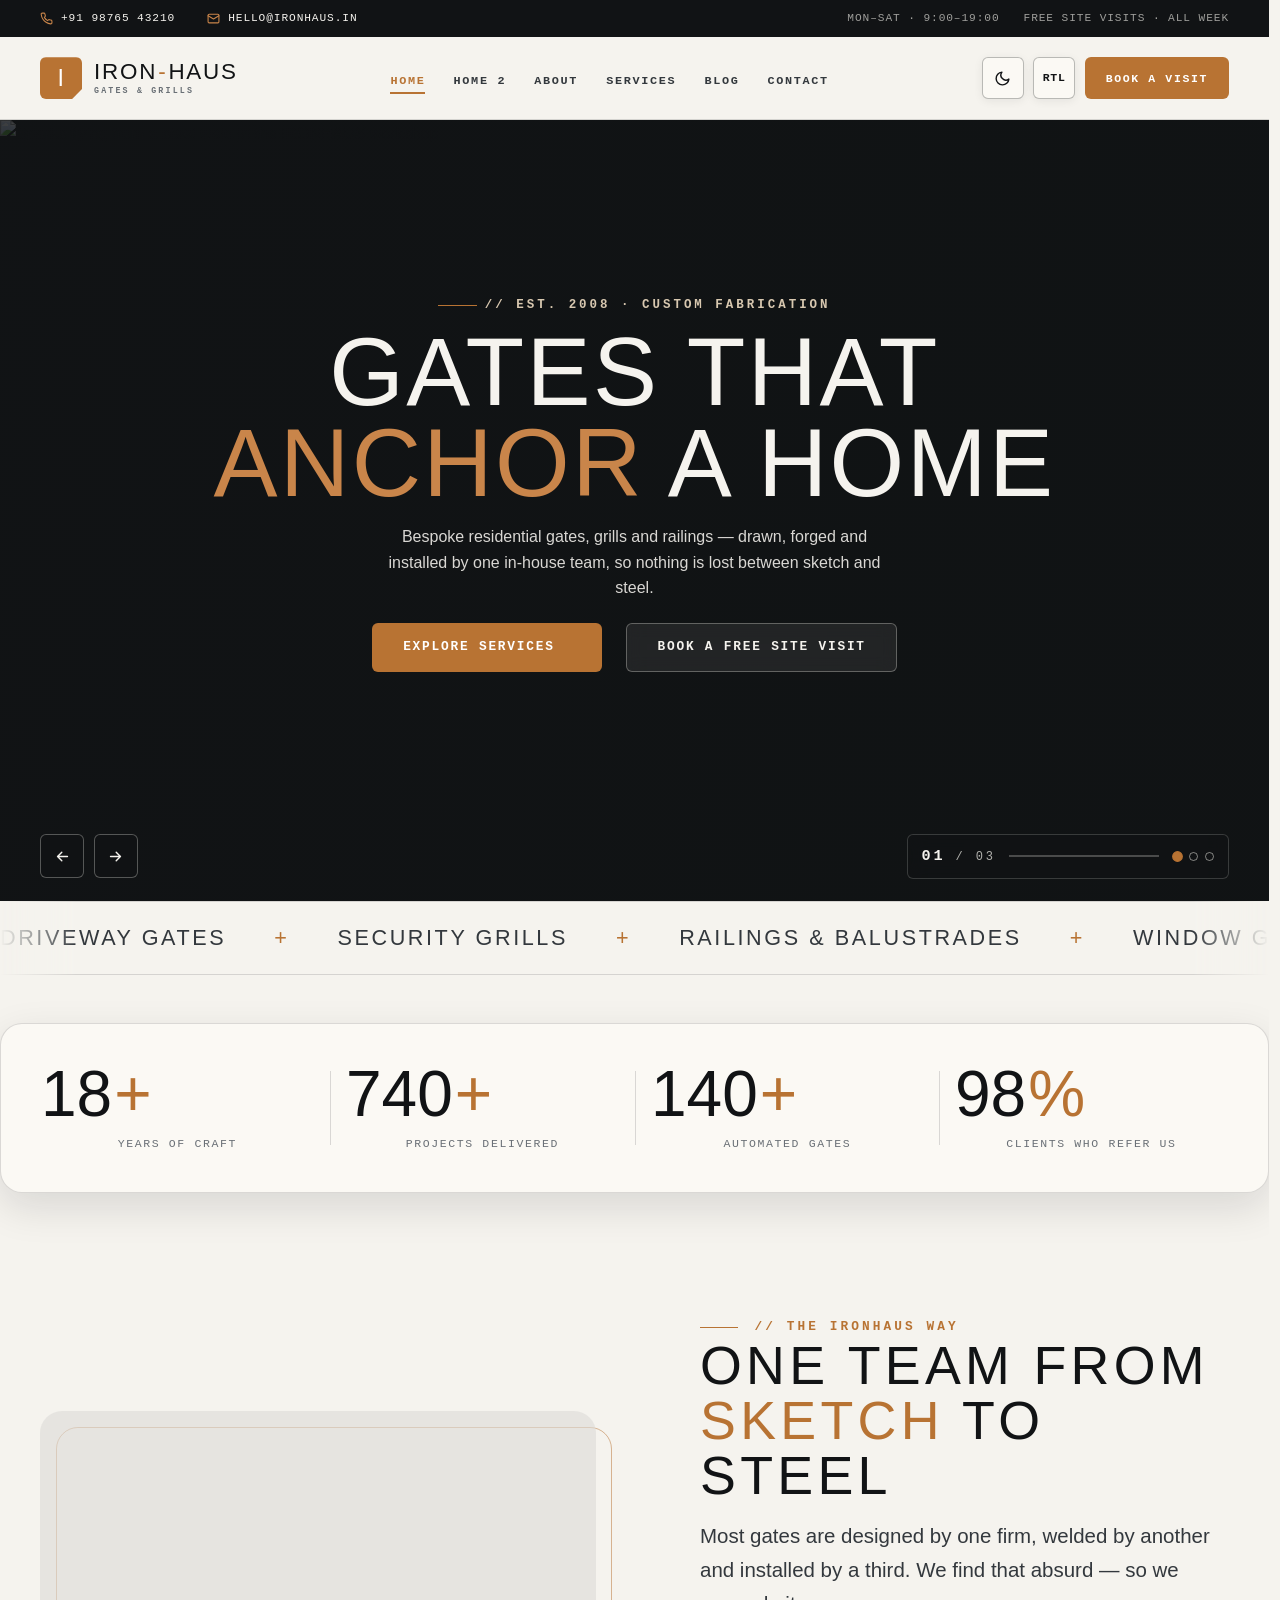
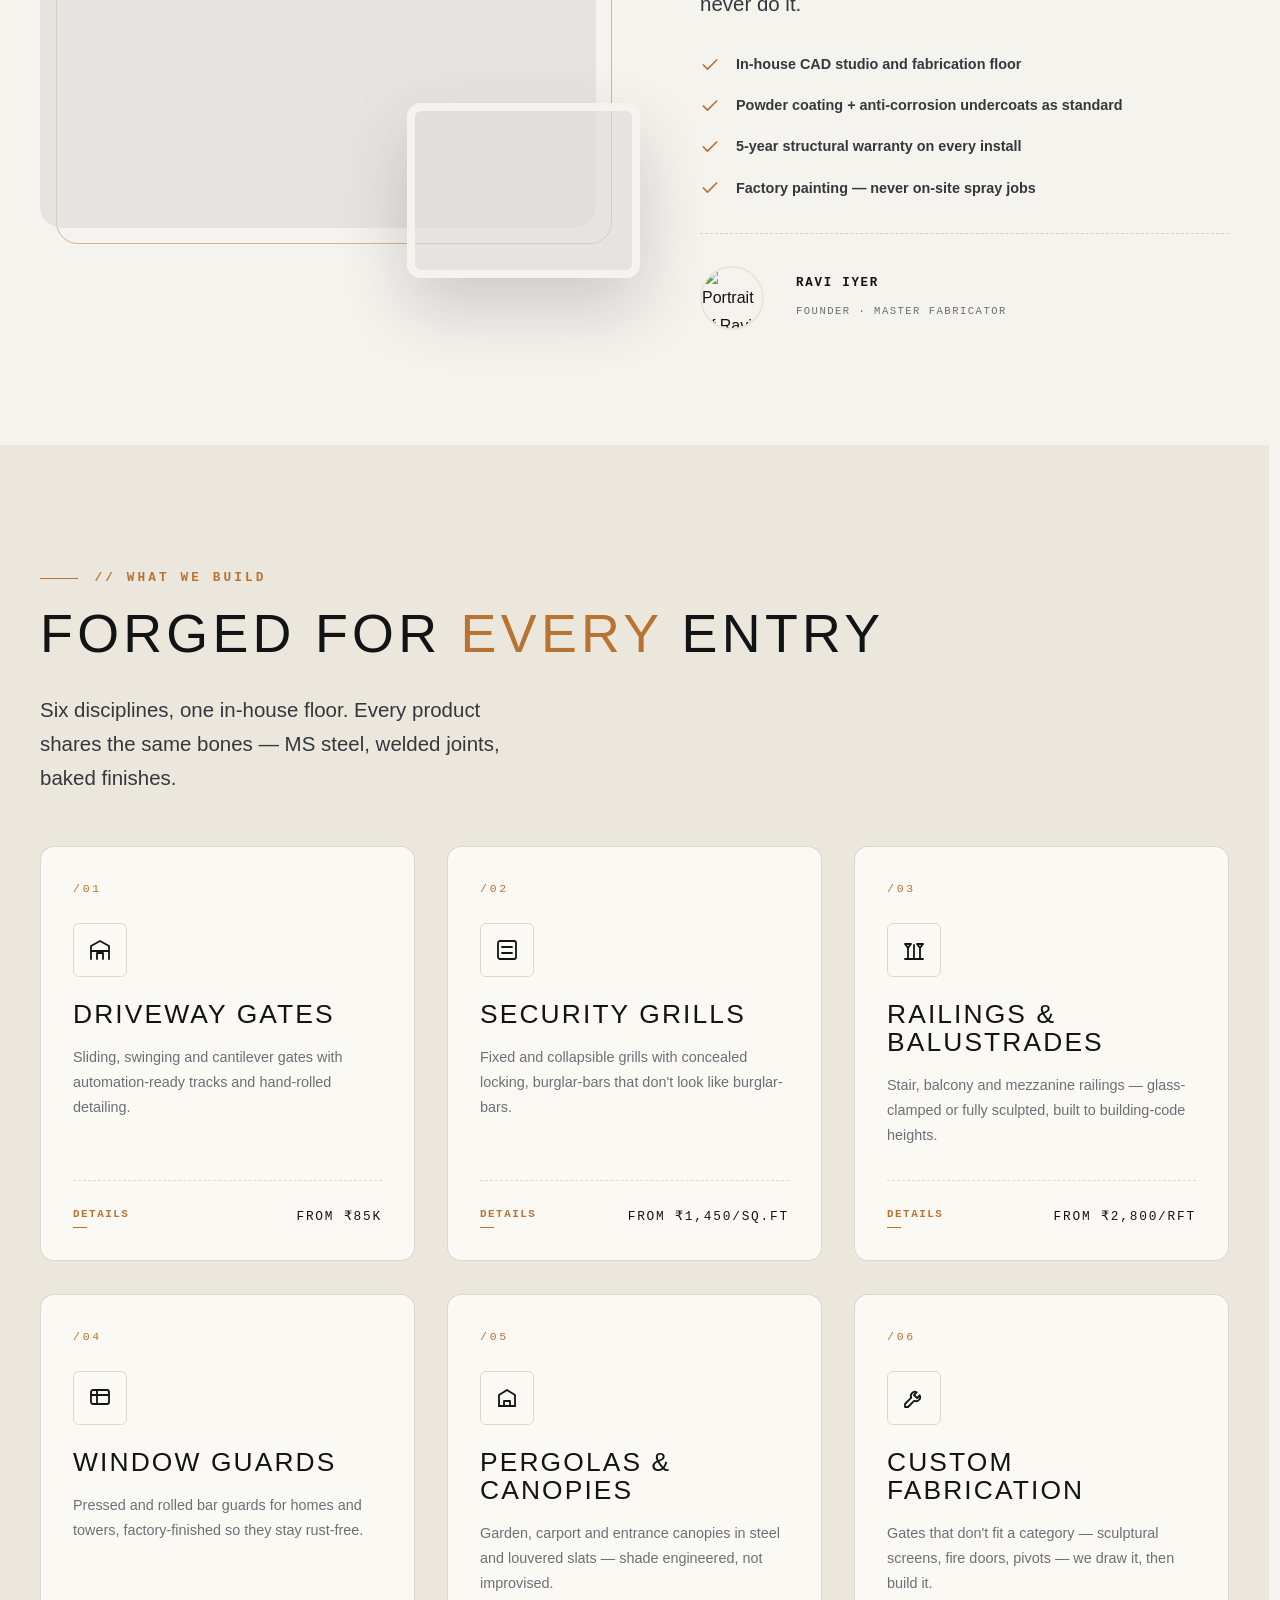
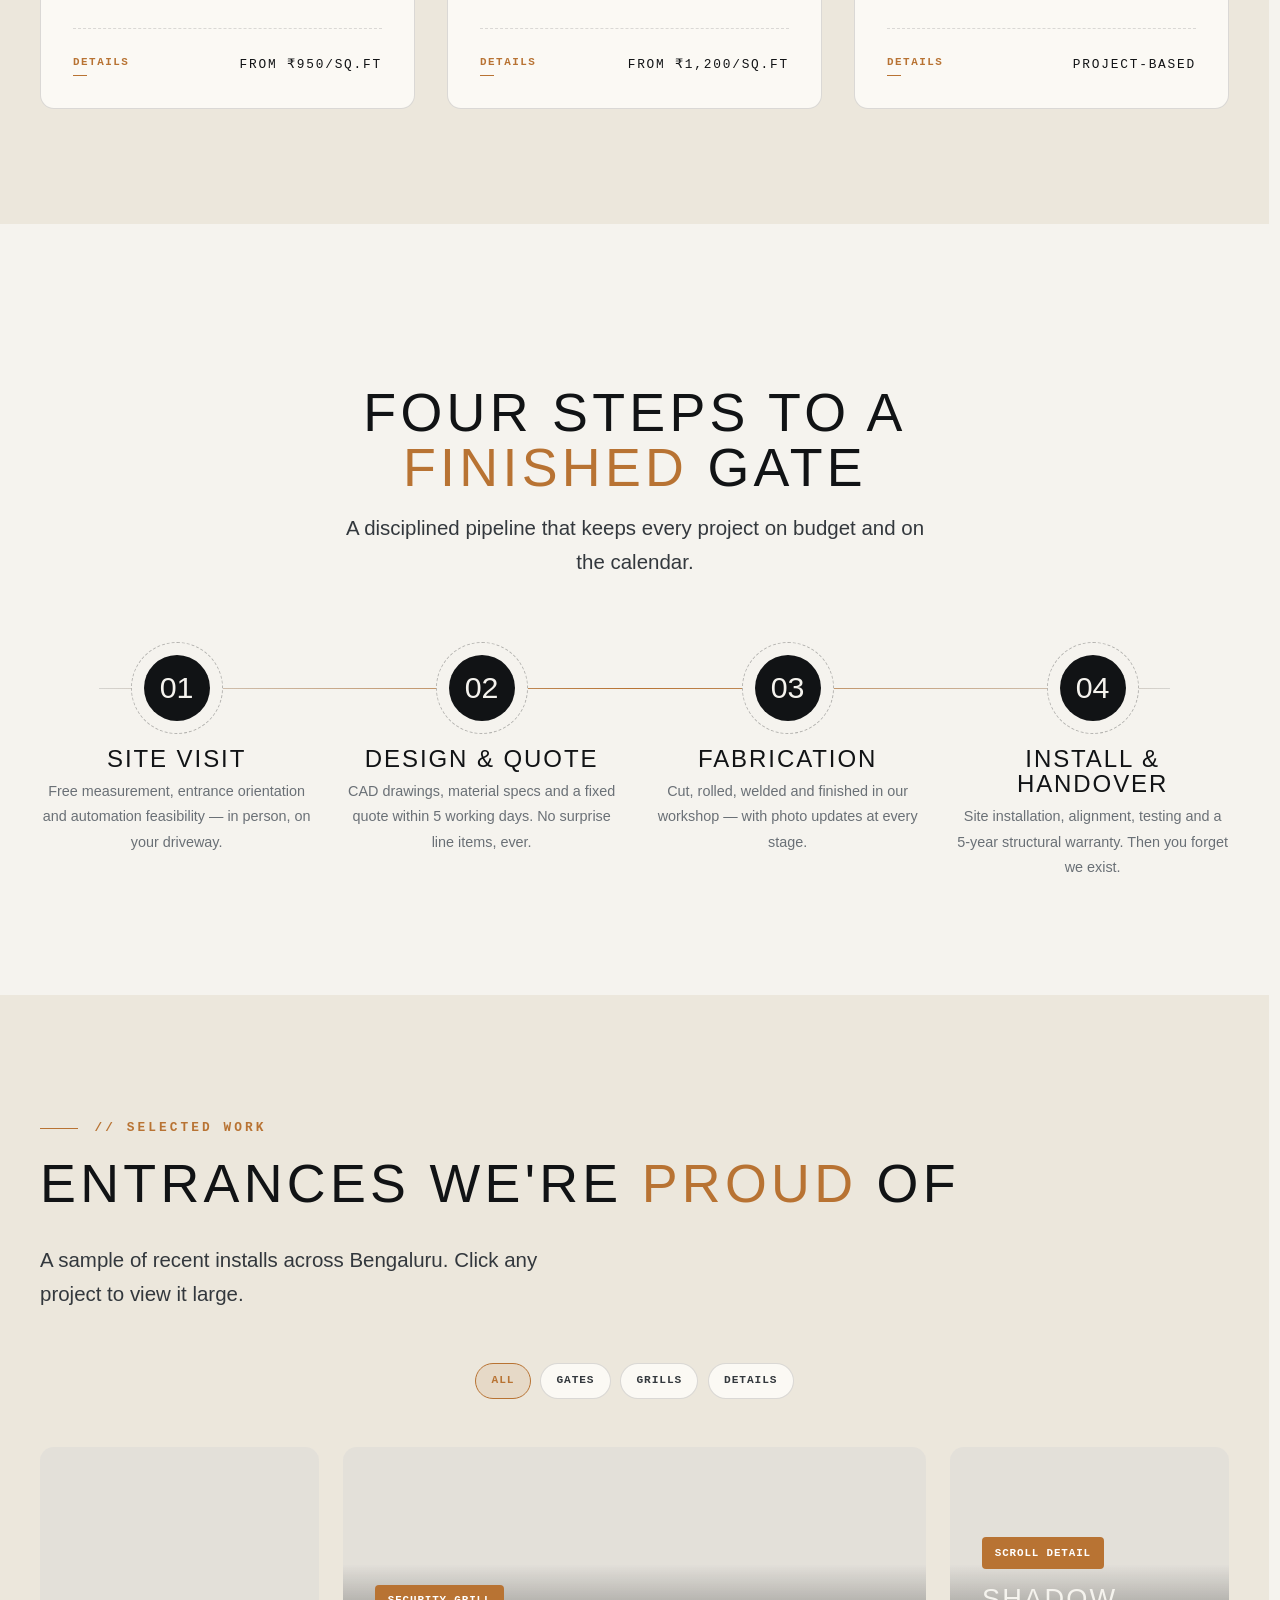
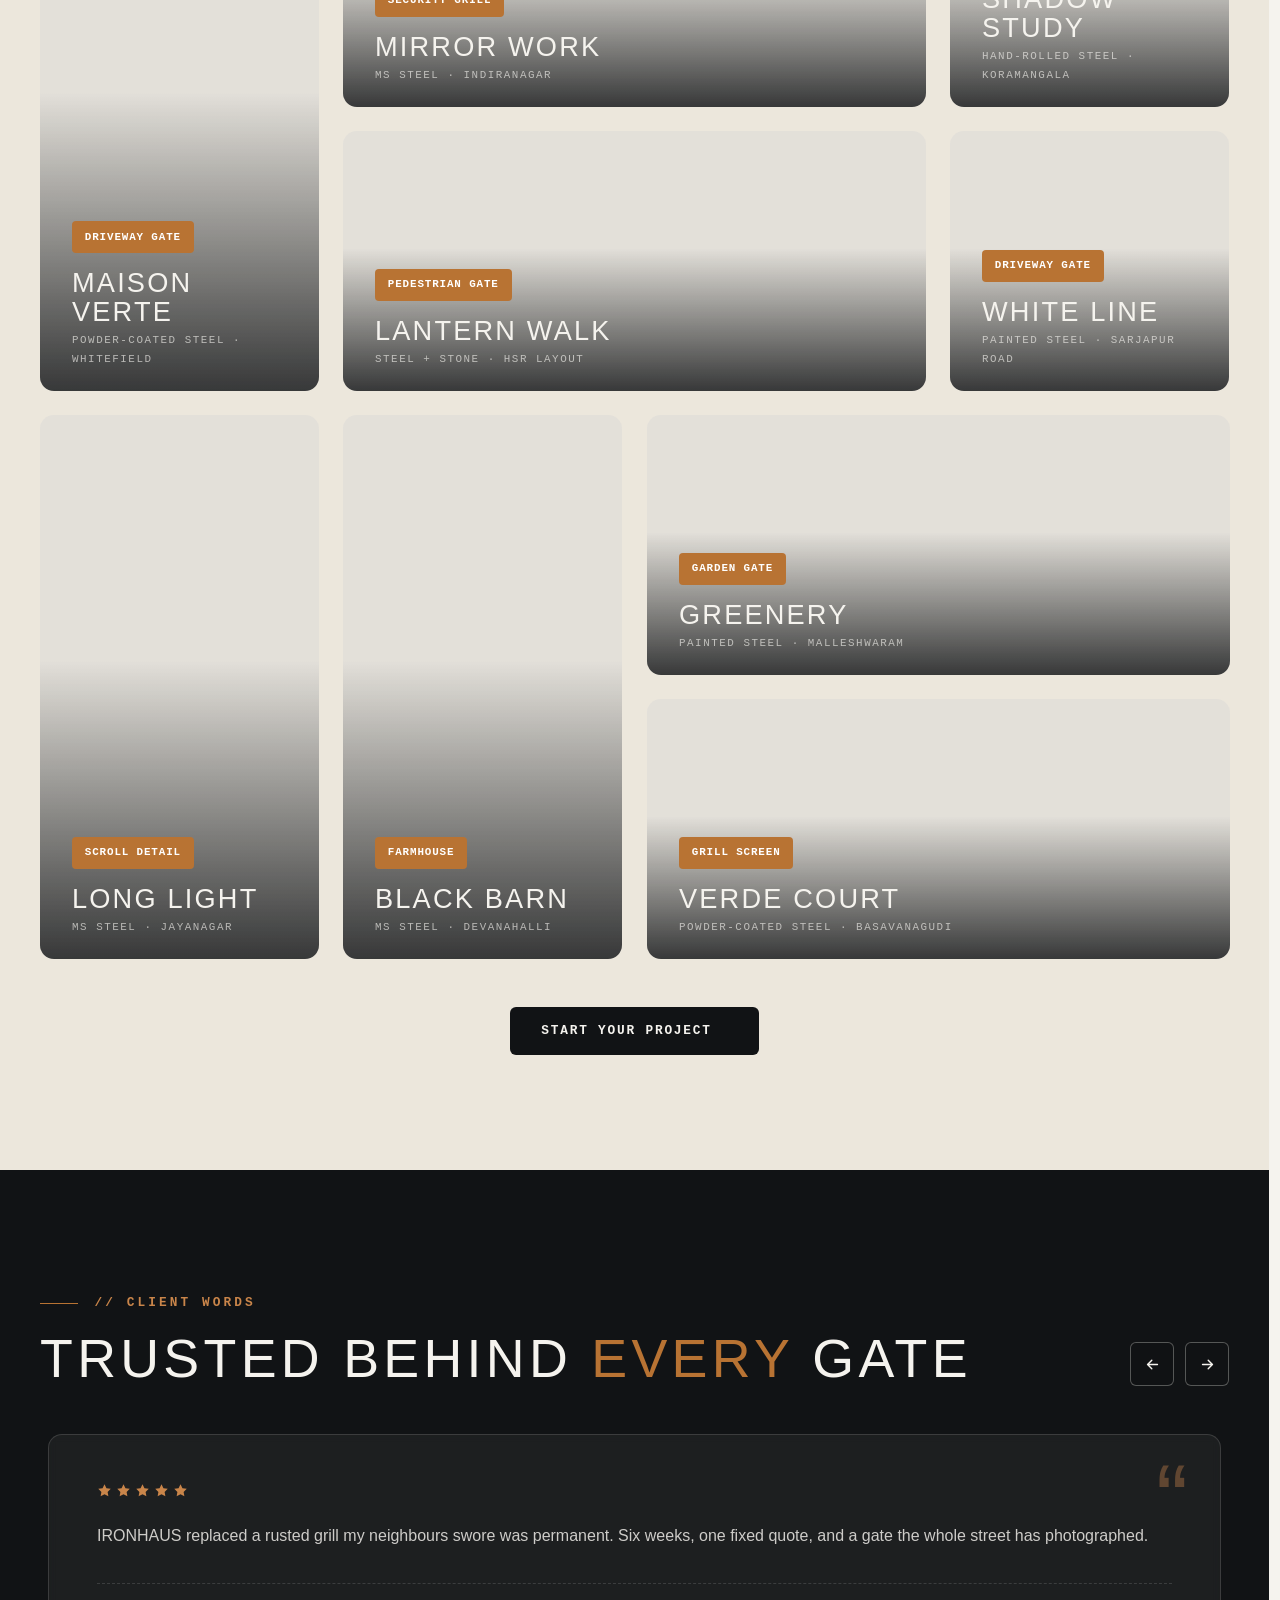
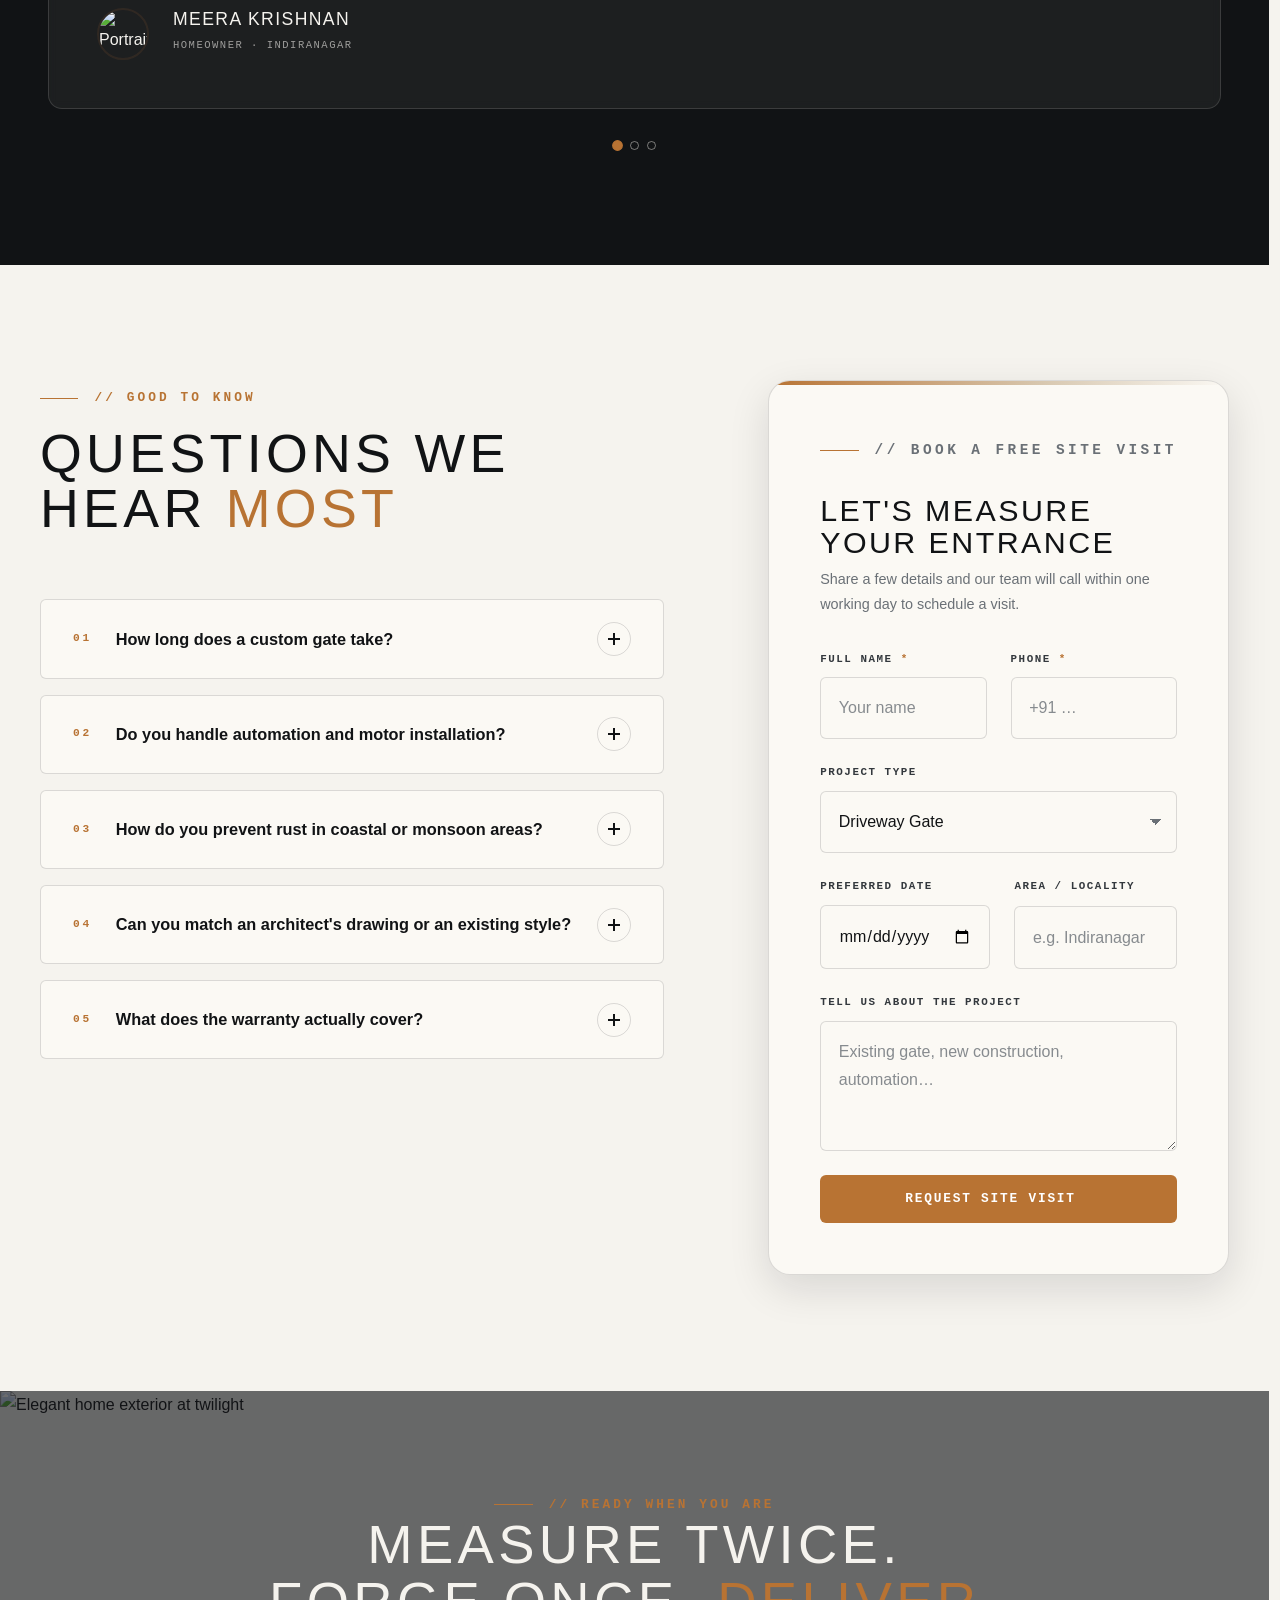
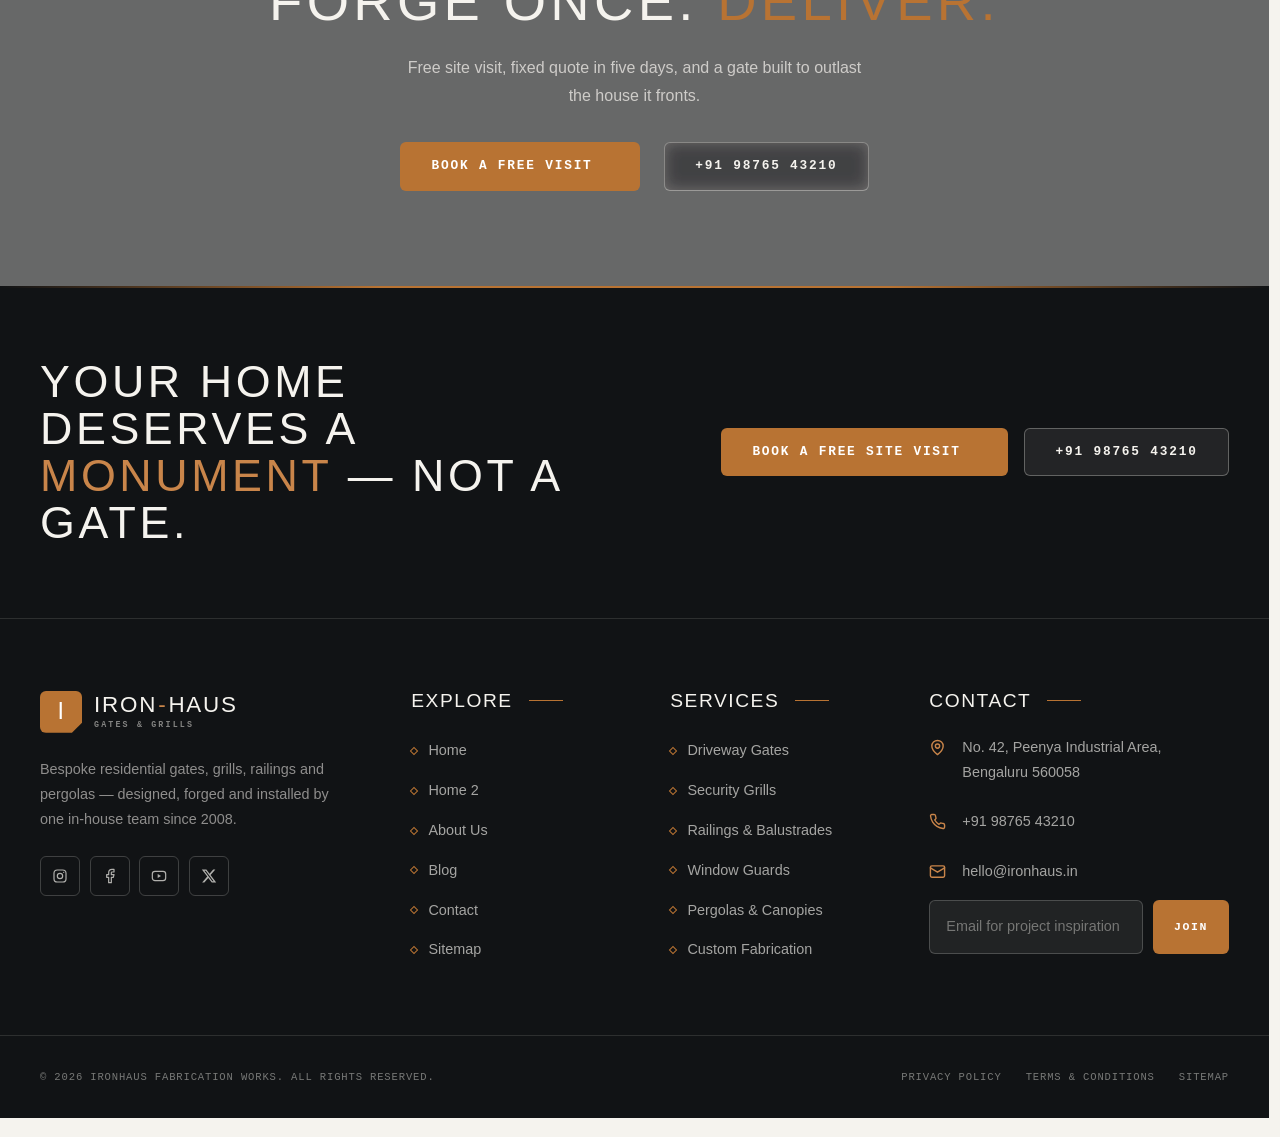
==== commit 168efd8a: "blog1" ====
--- a/index.html
+++ b/index.html
@@ -326,7 +326,7 @@
           <button class="chip" type="button" data-filter="grills" aria-pressed="false">Grills</button>
           <button class="chip" type="button" data-filter="details" aria-pressed="false">Details</button>
         </div>
-        <div class="gallery-grid" data-lightbox-group>
+        <div class="gallery-grid" data-lightbox-group data-filter-scope>
           <a class="work-card" href="#" data-reveal data-cat="gates" data-lightbox-trigger data-lightbox-item="https://images.pexels.com/photos/36780441/pexels-photo-36780441.jpeg?auto=compress&cs=tinysrgb&w=1600" data-lightbox-caption="Art Nouveau entrance · Whitefield, Bengaluru" data-lightbox-alt="Ornate Art Nouveau gate">
             <span class="ratio"><img src="https://images.pexels.com/photos/36780441/pexels-photo-36780441.jpeg?auto=compress&cs=tinysrgb&w=1000" alt="Art Nouveau gate with curling leaves" loading="lazy"></span>
             <span class="work-card__zoom" aria-hidden="true"><svg viewBox="0 0 24 24" fill="none" stroke="currentColor" stroke-width="2" stroke-linecap="round"><circle cx="11" cy="11" r="7"/><path d="m21 21-4.3-4.3M11 8v6M8 11h6"/></svg></span>
--- a/assets/css/base.css
+++ b/assets/css/base.css
@@ -439,13 +439,18 @@
 .section-head--split {
   max-width: none;
   display: flex;
-  align-items: end;
+  align-items: flex-end;
   justify-content: space-between;
   gap: var(--sp-4);
   flex-wrap: wrap;
+  margin-bottom: var(--sp-5);
+}
+.section-head--split > div:first-child h2 {
+  margin-bottom: 0;
 }
 .section-head--split .lead {
   max-width: 44ch;
+  margin-bottom: 0.25rem;
 }
 
 /* Reveal on scroll */
@@ -696,6 +701,9 @@
 .ratio--1-1 {
   aspect-ratio: 1 / 1;
 }
+.ratio--3-4 {
+  aspect-ratio: 3 / 4;
+}
 .ratio--21-9 {
   aspect-ratio: 21 / 9;
 }
@@ -713,6 +721,9 @@
   }
   .ratio--1-1 {
     padding-top: 100%;
+  }
+  .ratio--3-4 {
+    padding-top: 133.33%;
   }
   .ratio--21-9 {
     padding-top: 42.85%;
--- a/assets/css/components.css
+++ b/assets/css/components.css
@@ -799,7 +799,12 @@
   position: relative;
   background: var(--obsidian);
   color: var(--offwhite);
-  padding-block: calc(var(--header-h) + clamp(2.5rem, 6vw, 5rem)) clamp(3rem, 6vw, 4.5rem);
+  display: flex;
+  align-items: center;
+  align-items: safe center;
+  min-height: calc(100vh - var(--header-h) - var(--topbar-h, 0px));
+  min-height: min(calc(100svh - var(--header-h) - var(--topbar-h, 0px)), 1080px);
+  padding-block: clamp(2.5rem, 6vh, 4.5rem);
   overflow: hidden;
   isolation: isolate;
 }
@@ -825,30 +830,104 @@
   mask-image: linear-gradient(180deg, transparent, #000 30%, #000 70%, transparent);
 }
 .page-hero--sm {
-  padding-block: calc(var(--header-h) + clamp(2rem, 4.5vw, 3.5rem)) clamp(2.2rem, 5vw, 3.5rem);
+  min-height: calc(66vh - var(--header-h) - var(--topbar-h, 0px));
+  min-height: min(calc(66svh - var(--header-h) - var(--topbar-h, 0px)), 640px);
+  padding-block: clamp(2rem, 5vh, 3rem);
 }
 .page-hero--sm h1 {
-  font-size: clamp(2.4rem, 5.5vw, 4rem);
+  font-size: clamp(2.2rem, min(4.6vw, 7vh), 3.4rem);
   margin-block: var(--sp-2);
 }
 .page-hero__inner {
   max-width: calc(var(--container) + var(--gutter) * 2);
   margin-inline: auto;
   padding-inline: var(--gutter);
+  text-align: center;
 }
 .page-hero h1 {
-  font-size: clamp(3rem, 7vw, 5.6rem);
+  font-size: var(--fs-hero);
   margin-block: var(--sp-3) var(--sp-3);
-  max-width: 16ch;
+  margin-inline: auto;
+  max-width: 18ch;
 }
 .page-hero p {
   color: rgba(245, 243, 238, 0.72);
-  max-width: 60ch;
-  font-size: var(--fs-lead);
+  max-width: 52ch;
+  margin-inline: auto;
+  font-size: clamp(1rem, 1.25vw, 1.2rem);
+}
+
+/* Hero entrance — plays once the page veil lifts */
+.page-hero [data-reveal] {
+  opacity: 0;
+  transform: translateY(var(--reveal-y));
+  transition: opacity 0.85s var(--ease-out), transform 0.85s var(--ease-out);
+  transition-delay: calc(var(--reveal-delay, 0s) + 0.55s);
+}
+body.is-loaded .page-hero [data-reveal] {
+  opacity: 1;
+  transform: none;
+}
+@media (prefers-reduced-motion: reduce) {
+  .page-hero [data-reveal] {
+    opacity: 1;
+    transform: none;
+    transition: none;
+  }
+}
+
+/* Scroll-down indicator */
+.page-hero::after {
+  content: "";
+  position: absolute;
+  inset-inline-start: 50%;
+  bottom: clamp(1.25rem, 3vh, 2rem);
+  width: 1px;
+  height: 52px;
+  margin-inline-start: -0.5px;
+  background:
+    radial-gradient(circle at 50% 4px, var(--copper-bright) 3px, transparent 3.5px),
+    linear-gradient(rgba(245, 243, 238, 0.3), rgba(245, 243, 238, 0.06));
+  background-size: 1px 52px, 1px 52px;
+  background-position: 0 0, 0 0;
+  background-repeat: no-repeat;
+  animation: scrollHintDot 2.2s var(--ease) infinite;
+}
+@keyframes scrollHintDot {
+  0% {
+    background-position: 0 0, 0 0;
+    opacity: 0;
+  }
+  15% {
+    opacity: 1;
+  }
+  70% {
+    opacity: 1;
+  }
+  100% {
+    background-position: 0 50px, 0 0;
+    opacity: 0;
+  }
+}
+@media (max-height: 640px) {
+  .page-hero::after {
+    display: none;
+  }
+}
+.page-hero--no-hint::after {
+  display: none;
+}
+@media (prefers-reduced-motion: reduce) {
+  .page-hero::after {
+    animation: none;
+    background-position: 0 14px, 0 0;
+    opacity: 0.7;
+  }
 }
 .breadcrumbs {
   display: flex;
   align-items: center;
+  justify-content: center;
   flex-wrap: wrap;
   gap: var(--sp-2);
   font-family: var(--font-mono);
@@ -1241,6 +1320,38 @@
   letter-spacing: var(--track-wide);
   text-transform: uppercase;
   color: var(--muted);
+}
+
+/* Testimonial cards inside dark bands — fixed palette for both themes */
+.section--dark .testi-card {
+  background: rgba(245, 243, 238, 0.05);
+  border-color: rgba(245, 243, 238, 0.14);
+}
+.section--dark .testi-card::before {
+  color: rgba(201, 133, 74, 0.4);
+}
+.section--dark .testi-card__stars {
+  color: var(--copper-bright);
+}
+.section--dark .testi-card blockquote {
+  color: rgba(245, 243, 238, 0.85);
+}
+.section--dark .testi-card__person {
+  border-color: rgba(245, 243, 238, 0.14);
+}
+.section--dark .testi-card__person h4 {
+  color: var(--offwhite);
+}
+.section--dark .testi-card__person span {
+  color: rgba(245, 243, 238, 0.6);
+}
+
+/* Dark band typography — fixed palette for both themes */
+.section--dark .eyebrow {
+  color: var(--copper-bright);
+}
+.section--dark .lead {
+  color: rgba(245, 243, 238, 0.8);
 }
 
 /* Testimonial slider */
@@ -2055,6 +2166,18 @@
   outline: none;
   border-color: var(--copper);
 }
+.newsletter-form--surface input {
+  background: var(--surface-2);
+  border: 1px solid var(--line);
+  color: var(--ink);
+}
+.newsletter-form--surface input::placeholder {
+  color: var(--muted);
+}
+.newsletter-form--surface input:focus {
+  outline: none;
+  border-color: var(--accent);
+}
 .footer-bottom {
   border-top: 1px solid rgba(245, 243, 238, 0.12);
   padding-block: var(--sp-4);
@@ -2119,45 +2242,6 @@
 }
 
 /* --------------------------------------------------------------------------
-   19. Pagination
-   -------------------------------------------------------------------------- */
-.pagination {
-  display: flex;
-  align-items: center;
-  justify-content: center;
-  gap: 0.6rem;
-  margin-top: var(--sp-6);
-}
-.pagination a,
-.pagination span {
-  min-width: 46px;
-  height: 46px;
-  display: grid;
-  place-items: center;
-  border: 1px solid var(--line);
-  border-radius: var(--radius);
-  font-family: var(--font-mono);
-  font-size: 0.8rem;
-  font-weight: 600;
-  color: var(--ink-soft);
-  transition: all 0.3s var(--ease);
-}
-.pagination a:hover {
-  border-color: var(--accent);
-  color: var(--accent);
-}
-.pagination .is-current {
-  background: var(--ink);
-  color: var(--bg);
-  border-color: var(--ink);
-}
-html[data-theme="dark"] .pagination .is-current {
-  background: var(--accent);
-  color: #fff;
-  border-color: var(--accent);
-}
-
-/* --------------------------------------------------------------------------
    20. Breadcrumb + sidebar widgets (blog)
    -------------------------------------------------------------------------- */
 .widget {
@@ -2303,6 +2387,7 @@
   min-height: clamp(320px, 55vh, 560px);
   display: grid;
   place-items: center;
+  align-content: center;
   isolation: isolate;
 }
 .band-img img {
@@ -2329,6 +2414,11 @@
 .band-img__content h2 {
   font-size: clamp(2rem, 4.5vw, 3.4rem);
   margin-bottom: var(--sp-3);
+}
+.band-img__content .hero-slide__actions {
+  opacity: 1;
+  transform: none;
+  justify-content: center;
 }
 
 /* Quote */
--- a/assets/css/pages.css
+++ b/assets/css/pages.css
@@ -237,9 +237,26 @@
 /* Hero split */
 .hero2 {
   position: relative;
-  background: var(--bg);
-  padding-block: calc(var(--header-h) + clamp(2rem, 5vw, 4rem)) var(--section-pad);
+  background-color: var(--bg);
+  background-image:
+    radial-gradient(ellipse at 80% 25%, rgba(184, 115, 51, 0.06) 0%, transparent 55%),
+    radial-gradient(ellipse at 15% 80%, rgba(184, 115, 51, 0.04) 0%, transparent 50%),
+    linear-gradient(to right, color-mix(in srgb, var(--line) 25%, transparent) 1px, transparent 1px),
+    linear-gradient(to bottom, color-mix(in srgb, var(--line) 25%, transparent) 1px, transparent 1px);
+  background-size: 100% 100%, 100% 100%, 56px 56px, 56px 56px;
+  background-position: 0 0, 0 0, -1px -1px, -1px -1px;
+  display: flex;
+  align-items: center;
+  align-items: safe center;
   overflow: hidden;
+  padding-block: clamp(2.5rem, 6vw, 4rem);
+}
+@media (min-width: 1024px) {
+  .hero2 {
+    height: calc(100vh - var(--header-h) - var(--topbar-h, 0px));
+    height: min(calc(100svh - var(--header-h) - var(--topbar-h, 0px)), 1080px);
+    padding-block: clamp(2rem, 5vh, 4rem);
+  }
 }
 .hero2__inner {
   display: grid;
@@ -255,6 +272,7 @@
   }
 }
 .hero2__content .display-hero {
+  font-size: clamp(2.4rem, 4.6vw, 4.4rem);
   margin-block: var(--sp-3) var(--sp-3);
 }
 .hero2__content .lead {
@@ -285,6 +303,20 @@
   height: 15px;
   color: var(--accent);
 }
+.hero2__content .hero-slide__actions {
+  justify-content: flex-start;
+  margin-inline: 0;
+  margin-top: var(--sp-5);
+}
+@media (max-width: 560px) {
+  .hero2__content .hero-slide__actions {
+    flex-direction: column;
+    align-items: stretch;
+  }
+  .hero2__content .hero-slide__actions .btn {
+    width: 100%;
+  }
+}
 .hero2__media {
   position: relative;
   display: grid;
@@ -292,56 +324,115 @@
   gap: var(--sp-3);
 }
 .hero2__media .ratio {
+  height: clamp(240px, 42svh, 420px);
   border-radius: var(--radius-xl);
 }
 .hero2__media .ratio:nth-child(1) {
-  margin-top: var(--sp-6);
+  margin-top: var(--sp-4);
 }
 .hero2__media .ratio:nth-child(2) {
-  margin-bottom: var(--sp-6);
+  margin-bottom: var(--sp-4);
+}
+@media (max-width: 1023px) {
+  .hero2__inner {
+    gap: var(--sp-5);
+  }
+  .hero2__media {
+    grid-template-columns: repeat(2, 1fr);
+  }
+  .hero2__media .ratio {
+    height: clamp(180px, 30vw, 300px);
+  }
+  .hero2__media .ratio:nth-child(1),
+  .hero2__media .ratio:nth-child(2) {
+    margin: 0;
+  }
+}
+@media (max-height: 620px) {
+  .hero2 {
+    padding-block: 1.25rem;
+  }
+  .hero2__media .ratio {
+    height: clamp(150px, 30svh, 260px);
+  }
+  .hero2__media .ratio:nth-child(1) {
+    margin-top: var(--sp-2);
+  }
+  .hero2__media .ratio:nth-child(2) {
+    margin-bottom: var(--sp-2);
+  }
+  .hero2__content .display-hero {
+    font-size: clamp(2rem, 7vh, 2.9rem);
+    margin-block: var(--sp-2);
+  }
+  .hero2__content .lead {
+    font-size: 0.95rem;
+    margin-bottom: var(--sp-3);
+  }
+  .hero2__points {
+    margin-top: var(--sp-2);
+    gap: var(--sp-2);
+  }
+  .hero2__content .hero-slide__actions {
+    margin-top: var(--sp-3);
+  }
 }
 .hero2__float {
   position: absolute;
-  background: var(--surface);
+  background: color-mix(in srgb, var(--surface) 92%, transparent);
+  backdrop-filter: blur(12px);
+  -webkit-backdrop-filter: blur(12px);
   border: 1px solid var(--line);
   border-radius: var(--radius-lg);
-  box-shadow: var(--shadow-md);
-  padding: var(--sp-3);
-  display: flex;
-  align-items: center;
-  gap: var(--sp-2);
-  font-family: var(--font-mono);
-  font-size: 0.66rem;
+  box-shadow: 0 10px 30px rgba(17, 19, 21, 0.1), 0 2px 6px rgba(17, 19, 21, 0.06);
+  padding: 0.55rem 0.95rem;
+  display: flex;
+  align-items: center;
+  gap: 0.55rem;
+  font-family: var(--font-mono);
+  font-size: 0.63rem;
   letter-spacing: var(--track-mid);
   text-transform: uppercase;
   color: var(--ink-soft);
+  white-space: nowrap;
   z-index: 3;
 }
 .hero2__float--a {
-  top: 8%;
-  inset-inline-start: -6%;
+  top: 3%;
+  inset-inline-start: -15%;
   animation: floatY 6s var(--ease) infinite;
 }
 .hero2__float--b {
-  bottom: 10%;
-  inset-inline-end: -4%;
+  bottom: 4%;
+  inset-inline-end: -10%;
   animation: floatY 7s var(--ease) 1s infinite;
 }
 .hero2__float svg {
-  width: 30px;
-  height: 30px;
-  color: var(--accent);
+  width: 17px;
+  height: 17px;
+  color: var(--accent);
+  flex-shrink: 0;
 }
 @keyframes floatY {
   0%, 100% { transform: translateY(0); }
-  50% { transform: translateY(-12px); }
-}
-@media (max-width: 640px) {
+  50% { transform: translateY(-10px); }
+}
+@media (max-width: 1200px) and (min-width: 1024px) {
   .hero2__float--a {
-    inset-inline-start: 0;
+    inset-inline-start: -8%;
   }
   .hero2__float--b {
-    inset-inline-end: 0;
+    inset-inline-end: -5%;
+  }
+}
+@media (max-width: 1023px) {
+  .hero2__float--a {
+    top: 0;
+    inset-inline-start: -2%;
+  }
+  .hero2__float--b {
+    bottom: 0;
+    inset-inline-end: -2%;
   }
 }
 
@@ -367,77 +458,110 @@
   }
 }
 
-/* Capabilities list (home2) */
-.cap-row {
-  display: grid;
-  gap: 0;
-  border-top: 1px solid var(--line);
-}
-.cap-row__item {
-  display: grid;
-  align-items: center;
+/* Workshop manifesto (home2) */
+.manifesto {
+  display: grid;
+  gap: var(--sp-6);
+  align-items: center;
+}
+@media (min-width: 1024px) {
+  .manifesto {
+    grid-template-columns: 1fr 1.05fr;
+    gap: var(--sp-7);
+  }
+}
+.manifesto__media {
+  position: relative;
+}
+.manifesto__media .ratio {
+  border-radius: var(--radius-xl);
+}
+.manifesto__media .ratio::after {
+  content: "";
+  position: absolute;
+  inset: 0;
+  background: linear-gradient(200deg, transparent 55%, rgba(17, 19, 21, 0.55));
+}
+.manifesto__stamp {
+  position: absolute;
+  bottom: var(--sp-4);
+  inset-inline-start: var(--sp-4);
+  z-index: 2;
+  display: inline-flex;
+  align-items: center;
+  gap: 0.6rem;
+  background: rgba(17, 19, 21, 0.72);
+  backdrop-filter: blur(8px);
+  border: 1px solid rgba(245, 243, 238, 0.18);
+  color: var(--offwhite);
+  font-family: var(--font-mono);
+  font-size: 0.66rem;
+  letter-spacing: var(--track-wide);
+  text-transform: uppercase;
+  padding: 0.6rem 1rem;
+  border-radius: 999px;
+}
+.manifesto__stamp svg {
+  width: 16px;
+  height: 16px;
+  color: var(--copper-bright);
+  flex: 0 0 auto;
+}
+.manifesto__body .eyebrow {
+  margin-bottom: var(--sp-2);
+}
+.manifesto__body .display-section {
+  margin-bottom: var(--sp-3);
+}
+.manifesto__body .lead {
+  max-width: 52ch;
+  margin-bottom: var(--sp-5);
+}
+.manifesto__list {
+  list-style: none;
+  display: grid;
   gap: var(--sp-3);
-  padding-block: var(--sp-4);
-  border-bottom: 1px solid var(--line);
-  transition: background 0.4s var(--ease);
-  position: relative;
-}
-@media (min-width: 900px) {
-  .cap-row__item {
-    grid-template-columns: 80px 1fr 1fr auto;
-  }
-}
-.cap-row__item:hover {
-  background: var(--accent-soft);
-}
-.cap-row__num {
-  font-family: var(--font-mono);
-  font-size: 0.75rem;
-  letter-spacing: var(--track-widest);
-  color: var(--accent);
-}
-.cap-row__item h3 {
-  font-size: clamp(1.4rem, 2.6vw, 2rem);
-  transition: color 0.3s;
-}
-.cap-row__item:hover h3 {
-  color: var(--accent);
-}
-.cap-row__item p {
+  margin-bottom: var(--sp-5);
+}
+.manifesto__list li {
+  display: flex;
+  align-items: flex-start;
+  gap: var(--sp-3);
+  padding-bottom: var(--sp-3);
+  border-bottom: 1px dashed var(--line);
+  font-size: var(--fs-sm);
+  line-height: 1.6;
   color: var(--muted);
-  font-size: var(--fs-sm);
-  max-width: 44ch;
-}
-.cap-row__go {
-  width: 52px;
-  height: 52px;
-  border: 1px solid var(--line);
-  border-radius: 50%;
-  display: grid;
-  place-items: center;
+}
+.manifesto__list li:last-child {
+  border-bottom: 0;
+  padding-bottom: 0;
+}
+.manifesto__list svg {
+  flex: 0 0 auto;
+  width: 22px;
+  height: 22px;
+  color: var(--accent);
+  margin-top: 0.2rem;
+}
+.manifesto__list strong {
+  display: block;
+  font-family: var(--font-body);
+  font-weight: 700;
   color: var(--ink);
-  transition: all 0.4s var(--ease);
-  justify-self: start;
-}
-@media (min-width: 900px) {
-  .cap-row__go {
-    justify-self: end;
-  }
-}
-.cap-row__go svg {
-  width: 17px;
-  height: 17px;
-}
-.cap-row__item:hover .cap-row__go {
-  background: var(--accent);
-  border-color: var(--accent);
-  color: #fff;
-  transform: rotate(-45deg);
+  margin-bottom: 0.2rem;
+}
+.manifesto__actions {
+  display: flex;
+  flex-wrap: wrap;
+  gap: var(--sp-3);
+  align-items: center;
 }
 
 /* Carousel strip (home2) */
 .carousel-strip {
   overflow-x: auto;
+  overflow-y: hidden;
   scroll-snap-type: x mandatory;
   display: grid;
   grid-auto-flow: column;
@@ -471,7 +595,11 @@
 }
 .option-card__head {
   position: relative;
+  min-height: 200px;
   padding: var(--sp-4);
+  display: flex;
+  flex-direction: column;
+  justify-content: flex-end;
   color: var(--offwhite);
   overflow: hidden;
 }
@@ -479,25 +607,63 @@
   content: "";
   position: absolute;
   inset: 0;
-  background: rgba(17, 19, 21, 0.55);
+  z-index: 1;
+  background: linear-gradient(
+    to top,
+    rgba(11, 12, 13, 0.78) 0%,
+    rgba(11, 12, 13, 0.45) 45%,
+    rgba(11, 12, 13, 0.12) 75%,
+    transparent 100%
+  );
+  transition: opacity 0.4s var(--ease);
+}
+.option-card:hover .option-card__head::before {
+  background: linear-gradient(
+    to top,
+    rgba(11, 12, 13, 0.84) 0%,
+    rgba(11, 12, 13, 0.5) 48%,
+    rgba(11, 12, 13, 0.15) 80%,
+    transparent 100%
+  );
 }
 .option-card__head .ratio {
   position: absolute;
   inset: 0;
   height: 100%;
+  width: 100%;
+}
+.option-card__head .ratio img {
+  width: 100%;
+  height: 100%;
+  object-fit: cover;
+  transition: transform 0.6s var(--ease);
+}
+.option-card:hover .option-card__head .ratio img {
+  transform: scale(1.06);
 }
 .option-card__head h3,
 .option-card__head .mono {
   position: relative;
   z-index: 2;
 }
-.option-card__head h3 {
-  font-size: 1.7rem;
-}
 .option-card__head .mono {
+  font-family: var(--font-mono);
+  font-size: 0.72rem;
+  letter-spacing: var(--track-widest);
+  text-transform: uppercase;
   color: var(--copper-bright);
   display: block;
-  margin-bottom: 0.4rem;
+  margin-bottom: 0.35rem;
+  text-shadow: 0 1px 4px rgba(0, 0, 0, 0.9);
+}
+.option-card__head h3 {
+  font-family: var(--font-display);
+  font-size: 1.85rem;
+  line-height: 1;
+  letter-spacing: 0.03em;
+  text-transform: uppercase;
+  color: #FFFFFF;
+  text-shadow: 0 2px 8px rgba(0, 0, 0, 0.95);
 }
 .option-card__specs {
   list-style: none;
@@ -545,6 +711,9 @@
   position: relative;
   background: var(--surface);
   overflow: hidden;
+  display: flex;
+  flex-direction: column;
+  height: 100%;
   transition: transform 0.4s var(--ease), border-color 0.4s var(--ease);
 }
 .phase-card:hover {
@@ -552,9 +721,8 @@
   border-color: color-mix(in srgb, var(--accent) 45%, var(--line));
 }
 .phase-card__weeks {
-  position: absolute;
-  top: var(--sp-4);
-  inset-inline-end: var(--sp-4);
+  align-self: flex-start;
+  margin-bottom: var(--sp-3);
   font-family: var(--font-mono);
   font-size: 0.68rem;
   letter-spacing: var(--track-wide);
@@ -568,7 +736,6 @@
 .phase-card h3 {
   font-size: 1.5rem;
   margin-bottom: var(--sp-2);
-  padding-inline-end: 90px;
 }
 .phase-card p {
   color: var(--muted);
@@ -578,7 +745,8 @@
   display: flex;
   flex-wrap: wrap;
   gap: 0.5rem;
-  margin-top: var(--sp-3);
+  margin-top: auto;
+  padding-top: var(--sp-3);
 }
 .phase-card__tags span {
   font-family: var(--font-mono);
@@ -610,7 +778,7 @@
 .story-grid__media {
   position: relative;
 }
-.story-grid__media .ratio {
+.story-grid .ratio {
   border-radius: var(--radius-xl);
 }
 .story-grid__media .exp-badge {
@@ -666,127 +834,173 @@
   font-size: var(--fs-sm);
 }
 
-/* Team */
+/* Team (The Floor) */
 .team-card {
-  position: relative;
+  background: var(--surface);
+  border: 1px solid var(--line);
   border-radius: var(--radius-lg);
   overflow: hidden;
-  isolation: isolate;
-}
-.team-card .ratio {
-  height: 380px;
+  display: flex;
+  flex-direction: column;
+  box-shadow: var(--shadow-sm);
+  transition: transform 0.45s var(--ease), box-shadow 0.45s var(--ease), border-color 0.45s var(--ease);
+}
+.team-card:hover {
+  transform: translateY(-8px);
+  border-color: color-mix(in srgb, var(--accent) 45%, var(--line));
+  box-shadow: var(--shadow-md);
+}
+.team-card__media {
+  position: relative;
   width: 100%;
-}
-.team-card .ratio img {
-  transition: transform 0.8s var(--ease);
-  filter: saturate(0.92);
-}
-.team-card:hover .ratio img {
-  transform: scale(1.07);
-}
-.team-card::after {
-  content: "";
+  height: 280px;
+  overflow: hidden;
+  background: var(--obsidian);
+}
+.team-card__media img {
+  width: 100%;
+  height: 100%;
+  object-fit: cover;
+  object-position: top center;
+  transition: transform 0.7s var(--ease);
+}
+.team-card:hover .team-card__media img {
+  transform: scale(1.06);
+}
+.team-card__badge {
   position: absolute;
-  inset: 0;
-  background: linear-gradient(180deg, transparent 55%, rgba(17, 19, 21, 0.88));
-  z-index: 1;
-}
-.team-card__info {
-  position: absolute;
-  inset-inline: 0;
-  bottom: 0;
+  top: 1rem;
+  inset-inline-end: 1rem;
   z-index: 2;
+  font-family: var(--font-mono);
+  font-size: 0.65rem;
+  letter-spacing: var(--track-wide);
+  text-transform: uppercase;
+  color: #fff;
+  background: rgba(17, 19, 21, 0.75);
+  backdrop-filter: blur(8px);
+  -webkit-backdrop-filter: blur(8px);
+  border: 1px solid rgba(245, 243, 238, 0.2);
+  padding: 0.35rem 0.65rem;
+  border-radius: var(--radius);
+}
+.team-card__body {
   padding: var(--sp-4);
-  color: var(--offwhite);
-}
-.team-card__info h3 {
-  font-size: 1.5rem;
-}
-.team-card__info .mono {
-  color: var(--copper-bright);
-}
-.team-card__socials {
-  display: flex;
-  gap: 0.5rem;
-  margin-top: var(--sp-2);
-  opacity: 0;
-  transform: translateY(8px);
-  transition: all 0.45s var(--ease);
-}
-.team-card:hover .team-card__socials {
-  opacity: 1;
-  transform: none;
-}
-.team-card__socials a {
+  display: flex;
+  flex-direction: column;
+  flex: 1;
+  gap: 0.85rem;
+}
+.team-card__header {
+  display: flex;
+  flex-direction: column;
+  gap: 0.25rem;
+}
+.team-card__role {
+  font-family: var(--font-mono);
+  font-size: 0.7rem;
+  letter-spacing: var(--track-wide);
+  text-transform: uppercase;
+  color: var(--accent);
+  font-weight: 600;
+}
+.team-card__name {
+  font-family: var(--font-display);
+  font-size: 1.6rem;
+  letter-spacing: 0.02em;
+  line-height: 1.1;
+  color: var(--ink);
+  margin: 0;
+}
+.team-card__bio {
+  font-size: 0.86rem;
+  line-height: 1.55;
+  color: var(--ink-soft);
+  margin: 0;
+  flex: 1;
+}
+.team-card__footer {
+  display: flex;
+  align-items: center;
+  justify-content: space-between;
+  padding-top: 0.75rem;
+  border-top: 1px solid var(--line);
+  margin-top: auto;
+}
+.team-card__stamp {
+  display: inline-flex;
+  align-items: center;
+  gap: 0.4rem;
+  font-family: var(--font-mono);
+  font-size: 0.64rem;
+  letter-spacing: var(--track-mid);
+  text-transform: uppercase;
+  color: var(--muted);
+}
+.team-card__stamp svg {
+  width: 13px;
+  height: 13px;
+  color: var(--accent);
+}
+.team-card__social {
   width: 32px;
   height: 32px;
-  border: 1px solid rgba(245, 243, 238, 0.35);
   border-radius: 50%;
+  border: 1px solid var(--line);
+  color: var(--ink-soft);
   display: grid;
   place-items: center;
-}
-.team-card__socials a:hover {
-  background: var(--copper);
-  border-color: var(--copper);
-}
-.team-card__socials svg {
+  transition: all 0.3s var(--ease);
+}
+.team-card__social:hover {
+  background: var(--accent);
+  border-color: var(--accent);
+  color: #fff;
+  transform: translateY(-2px);
+}
+.team-card__social svg {
   width: 14px;
   height: 14px;
 }
 
-/* Workshop gallery */
-.workshop-grid {
-  display: grid;
-  gap: var(--sp-3);
-}
-@media (min-width: 820px) {
-  .workshop-grid {
-    grid-template-columns: repeat(4, 1fr);
-    grid-auto-rows: 230px;
-  }
-  .workshop-grid .ratio:nth-child(1) {
-    grid-row: span 2;
-  }
-  .workshop-grid .ratio:nth-child(4) {
-    grid-column: span 2;
-  }
-}
-.workshop-grid .ratio {
-  border-radius: var(--radius-lg);
-  cursor: zoom-in;
-}
-.workshop-grid .ratio img {
-  transition: transform 0.8s var(--ease);
-}
-.workshop-grid .ratio:hover img {
-  transform: scale(1.07);
-}
-
 /* Milestones */
 .milestones {
   position: relative;
-  padding-inline-start: clamp(2.4rem, 5vw, 4rem);
   display: grid;
   gap: var(--sp-5);
+  justify-items: center;
 }
 .milestones::before {
   content: "";
   position: absolute;
-  inset-inline-start: 10px;
+  inset-inline-start: 50%;
   inset-block: 0;
   width: 2px;
+  translate: -50% 0;
   background: var(--line);
 }
 .milestone {
   position: relative;
+  width: min(100%, 600px);
+  background: var(--surface);
+  border: 1px solid var(--line);
+  border-radius: var(--radius-lg);
+  padding: var(--sp-4);
+  text-align: center;
+  transition: transform 0.4s var(--ease), border-color 0.4s var(--ease);
+}
+.milestone:hover {
+  transform: translateY(-6px);
+  border-color: color-mix(in srgb, var(--accent) 45%, var(--line));
 }
 .milestone::before {
   content: "";
   position: absolute;
-  inset-inline-start: calc(-1 * clamp(2.4rem, 5vw, 4rem) + 10px - 9px);
-  top: 2px;
+  top: calc(var(--sp-5) / -2 - 9px);
+  inset-inline-start: 50%;
   width: 18px;
   height: 18px;
+  margin-inline-start: -9px;
   background: var(--accent);
   transform: rotate(45deg);
 }
@@ -804,7 +1018,8 @@
 .milestone p {
   color: var(--muted);
   font-size: var(--fs-sm);
-  max-width: 56ch;
+  max-width: 46ch;
+  margin-inline: auto;
 }
 
 /* Certifications strip */
@@ -855,11 +1070,13 @@
 }
 .svc-nav {
   position: sticky;
-  top: calc(var(--header-h) + var(--sp-4));
+  top: clamp(130px, 16vh, 180px);
   background: var(--surface);
   border: 1px solid var(--line);
   border-radius: var(--radius-lg);
   overflow: hidden;
+  box-shadow: var(--shadow-sm);
+  z-index: 10;
 }
 .svc-nav__item {
   display: flex;
@@ -902,79 +1119,184 @@
   color: #fff;
 }
 
-/* Detail panels */
+/* Detail panels (Redesigned svc-card) */
 .svc-detail {
   display: grid;
   gap: var(--sp-6);
 }
 .svc-block {
-  scroll-margin-top: calc(var(--header-h) + var(--sp-4));
-}
-.svc-block__head {
-  display: grid;
+  scroll-margin-top: calc(var(--header-h) + var(--topbar-h, 0px) + var(--sp-4));
+}
+.svc-card {
+  background: var(--surface);
+  border: 1px solid var(--line);
+  border-radius: var(--radius-xl);
+  overflow: hidden;
+  display: grid;
+  gap: 0;
+  box-shadow: var(--shadow-sm);
+  transition: border-color 0.4s var(--ease), box-shadow 0.4s var(--ease);
+}
+@media (min-width: 1024px) {
+  .svc-card {
+    grid-template-columns: 1fr 1.2fr;
+  }
+}
+.svc-card:hover {
+  border-color: color-mix(in srgb, var(--accent) 45%, var(--line));
+  box-shadow: var(--shadow-md);
+}
+.svc-card__media {
+  position: relative;
+  height: 100%;
+  min-height: 340px;
+  overflow: hidden;
+  background: var(--obsidian);
+}
+.svc-card__media .ratio {
+  height: 100%;
+  width: 100%;
+}
+.svc-card__media img {
+  width: 100%;
+  height: 100%;
+  object-fit: cover;
+  transition: transform 0.8s var(--ease);
+}
+.svc-card:hover .svc-card__media img {
+  transform: scale(1.05);
+}
+.svc-card__tag {
+  position: absolute;
+  top: 1.2rem;
+  inset-inline-start: 1.2rem;
+  z-index: 2;
+  font-family: var(--font-mono);
+  font-size: 0.65rem;
+  letter-spacing: var(--track-wide);
+  text-transform: uppercase;
+  color: #fff;
+  background: rgba(17, 19, 21, 0.75);
+  backdrop-filter: blur(8px);
+  -webkit-backdrop-filter: blur(8px);
+  border: 1px solid rgba(245, 243, 238, 0.2);
+  padding: 0.35rem 0.75rem;
+  border-radius: var(--radius);
+}
+.svc-card__meta-bar {
+  position: absolute;
+  bottom: 1.2rem;
+  inset-inline: 1.2rem;
+  z-index: 2;
+  display: flex;
+  justify-content: space-between;
+  gap: 0.5rem;
+  padding: 0.55rem 0.85rem;
+  background: rgba(17, 19, 21, 0.8);
+  backdrop-filter: blur(10px);
+  -webkit-backdrop-filter: blur(10px);
+  border: 1px solid rgba(245, 243, 238, 0.15);
+  border-radius: var(--radius);
+  color: rgba(245, 243, 238, 0.9);
+  font-family: var(--font-mono);
+  font-size: 0.68rem;
+  letter-spacing: var(--track-mid);
+  text-transform: uppercase;
+}
+.svc-card__meta-bar span {
+  display: inline-flex;
+  align-items: center;
+  gap: 0.4rem;
+}
+.svc-card__meta-bar svg {
+  width: 14px;
+  height: 14px;
+  color: var(--copper-bright);
+}
+.svc-card__content {
+  padding: clamp(1.5rem, 3vw, 2.4rem);
+  display: flex;
+  flex-direction: column;
+  justify-content: space-between;
   gap: var(--sp-4);
-  align-items: center;
-  margin-bottom: var(--sp-4);
-  padding-bottom: var(--sp-4);
-  border-bottom: 1px dashed var(--line);
-}
-@media (min-width: 900px) {
-  .svc-block__head {
-    grid-template-columns: 1fr 1.1fr;
-  }
-}
-.svc-block__head .num-label {
+}
+.svc-card__header {
+  display: flex;
+  flex-direction: column;
+  gap: 0.4rem;
+}
+.svc-card__num {
+  font-family: var(--font-mono);
+  font-size: 0.72rem;
+  letter-spacing: var(--track-wide);
+  color: var(--accent);
+  font-weight: 700;
+}
+.svc-card__header h2 {
   font-family: var(--font-display);
-  font-size: 5rem;
-  line-height: 0.9;
-  color: var(--accent-soft);
-}
-.svc-block__head h2 {
-  font-size: 2.2rem;
-  margin-bottom: var(--sp-1);
-}
-.svc-block__head p {
+  font-size: clamp(2rem, 3vw, 2.5rem);
+  line-height: 1;
+  letter-spacing: 0.02em;
+  text-transform: uppercase;
+  color: var(--ink);
+  margin: 0;
+}
+.svc-card__lead {
+  font-size: 0.92rem;
+  line-height: 1.55;
+  color: var(--ink-soft);
+  margin: 0;
+}
+.svc-card__features {
+  display: grid;
+  grid-template-columns: repeat(2, 1fr);
+  gap: var(--sp-3);
+  padding-block: var(--sp-3);
+  border-block: 1px solid var(--line);
+}
+@media (max-width: 600px) {
+  .svc-card__features {
+    grid-template-columns: 1fr;
+  }
+}
+.svc-feature {
+  display: flex;
+  align-items: flex-start;
+  gap: 0.65rem;
+}
+.svc-feature__icon {
+  width: 22px;
+  height: 22px;
+  border-radius: 50%;
+  background: var(--accent-soft);
+  color: var(--accent);
+  display: grid;
+  place-items: center;
+  flex-shrink: 0;
+  margin-top: 2px;
+}
+.svc-feature__icon svg {
+  width: 12px;
+  height: 12px;
+}
+.svc-feature strong {
+  display: block;
+  font-size: 0.84rem;
+  color: var(--ink);
+  line-height: 1.2;
+  margin-bottom: 2px;
+}
+.svc-feature p {
+  font-size: 0.78rem;
   color: var(--muted);
-  font-size: var(--fs-sm);
-}
-.svc-block__grid {
-  display: grid;
+  line-height: 1.4;
+  margin: 0;
+}
+.svc-card__actions {
+  display: flex;
+  flex-wrap: wrap;
   gap: var(--sp-3);
-}
-@media (min-width: 900px) {
-  .svc-block__grid {
-    grid-template-columns: 1fr 1fr;
-  }
-  .svc-block__grid .ratio {
-    height: 100%;
-    min-height: 380px;
-    border-radius: var(--radius-lg);
-  }
-}
-.svc-block__grid .ratio img {
-  transition: transform 0.9s var(--ease);
-}
-.svc-block__grid .ratio:hover img {
-  transform: scale(1.06);
-}
-.svc-block__list {
-  list-style: none;
-  display: grid;
-  gap: var(--sp-2);
-}
-.svc-block__list li {
-  display: flex;
-  gap: var(--sp-2);
-  align-items: flex-start;
-  font-size: var(--fs-sm);
-  color: var(--ink-soft);
-}
-.svc-block__list svg {
-  width: 18px;
-  height: 18px;
-  color: var(--accent);
-  flex-shrink: 0;
-  margin-top: 0.25rem;
+  align-items: center;
 }
 
 /* Materials table */
@@ -1129,73 +1451,349 @@
   margin-top: 0.3rem;
 }
 
-/* Installation table */
-.gantt {
-  display: grid;
-  gap: var(--sp-2);
-}
-.gantt-row {
-  display: grid;
-  grid-template-columns: minmax(140px, 1fr) 2.2fr;
-  align-items: center;
-  gap: var(--sp-3);
-}
-.gantt-row__label {
-  font-family: var(--font-mono);
-  font-size: 0.74rem;
-  letter-spacing: var(--track-wide);
-  text-transform: uppercase;
-  color: var(--ink-soft);
-  text-align: end;
-}
-.gantt-row__bar {
-  height: 40px;
-  border-radius: var(--radius);
-  background: var(--accent-soft);
-  border: 1px solid var(--line);
-  position: relative;
-  display: flex;
-  align-items: center;
-  justify-content: space-between;
-  padding-inline: var(--sp-3);
-  overflow: hidden;
-}
-.gantt-row__bar::before {
+/* --------------------------------------------------------------------------
+   Vertical Timeline (Center-Aligned)
+   -------------------------------------------------------------------------- */
+.v-timeline--center {
+  position: relative;
+  max-width: 900px;
+  margin-inline: auto;
+  padding: var(--sp-2) 0 !important;
+  display: grid;
+  gap: var(--sp-6);
+  isolation: isolate;
+}
+.v-timeline--center::before {
   content: "";
   position: absolute;
-  inset-inline-start: 0;
-  inset-block: 0;
-  width: var(--gantt-w, 60%);
-  background: linear-gradient(90deg, var(--accent), var(--copper-bright));
-  opacity: 0.22;
-}
-.gantt-row__bar span {
-  position: relative;
+  left: 50%;
+  transform: translateX(-50%);
+  top: 15px;
+  bottom: 15px;
+  width: 2px;
+  background: linear-gradient(180deg, var(--accent) 0%, var(--copper-bright) 70%, var(--line) 100%);
+  z-index: 0;
+}
+.v-timeline--center .v-timeline__item {
+  position: relative;
+  display: grid;
+  grid-template-columns: 1fr 130px 1fr;
+  align-items: center;
+  gap: var(--sp-3);
+  margin: 0;
+  padding: 0;
   z-index: 1;
-  font-family: var(--font-mono);
-  font-size: 0.66rem;
+}
+.v-timeline--center .v-timeline__item::before {
+  display: none !important;
+  content: none !important;
+}
+.v-timeline--center .v-timeline__node {
+  grid-column: 2;
+  justify-self: center;
+  display: flex;
+  align-items: center;
+  justify-content: center;
+  position: relative;
+  z-index: 2;
+}
+.v-timeline--center .v-timeline__badge {
+  position: relative;
+  z-index: 3;
+  padding: 0.45rem 1rem;
+  background: var(--obsidian);
+  color: var(--offwhite);
+  border: 2px solid var(--accent);
+  border-radius: 999px;
+  font-family: var(--font-mono);
+  font-size: 0.7rem;
+  letter-spacing: var(--track-wide);
+  text-transform: uppercase;
+  font-weight: 700;
+  white-space: nowrap;
+  box-shadow: 0 4px 14px rgba(0, 0, 0, 0.25);
+}
+html[data-theme="light"] .v-timeline--center .v-timeline__badge,
+html:not([data-theme="dark"]) .v-timeline--center .v-timeline__badge {
+  background: var(--obsidian);
+  color: #fff;
+}
+.v-timeline--center .v-timeline__card {
+  background: var(--surface);
+  border: 1px solid var(--line);
+  border-radius: var(--radius-lg);
+  padding: var(--sp-4) var(--sp-5);
+  box-shadow: var(--shadow-sm);
+  position: relative;
+  transition: transform 0.4s var(--ease), border-color 0.4s var(--ease), box-shadow 0.4s var(--ease);
+}
+.v-timeline--center .v-timeline__card:hover {
+  transform: translateY(-4px);
+  border-color: var(--accent);
+  box-shadow: var(--shadow-md);
+}
+.v-timeline--center .v-timeline__item--left .v-timeline__card {
+  grid-column: 1;
+  text-align: end;
+}
+.v-timeline--center .v-timeline__item--left .v-timeline__card::after {
+  content: "";
+  position: absolute;
+  top: 50%;
+  right: -13px;
+  transform: translateY(-50%);
+  width: 13px;
+  height: 2px;
+  background: var(--accent);
+}
+.v-timeline--center .v-timeline__item--right .v-timeline__card {
+  grid-column: 3;
+  text-align: start;
+}
+.v-timeline--center .v-timeline__item--right .v-timeline__card::after {
+  content: "";
+  position: absolute;
+  top: 50%;
+  left: -13px;
+  transform: translateY(-50%);
+  width: 13px;
+  height: 2px;
+  background: var(--accent);
+}
+.v-timeline--center .v-timeline__card h3 {
+  font-size: 1.25rem;
+  color: var(--ink);
+  margin-bottom: 0.35rem;
+}
+.v-timeline--center .v-timeline__card p {
+  font-size: 0.86rem;
+  color: var(--ink-soft);
+  line-height: 1.5;
+  margin: 0;
+  max-width: none;
+}
+.v-timeline--center .v-timeline__spacer {
+  display: block;
+}
+@media (max-width: 768px) {
+  .v-timeline--center {
+    padding-inline-start: 0.5rem !important;
+  }
+  .v-timeline--center::before {
+    left: 28px;
+    transform: none;
+  }
+  .v-timeline--center .v-timeline__item {
+    display: flex;
+    flex-direction: column;
+    align-items: flex-start;
+    padding-left: 54px;
+    gap: 0.6rem;
+  }
+  .v-timeline--center .v-timeline__node {
+    justify-self: start;
+    position: static;
+  }
+  .v-timeline--center .v-timeline__badge {
+    position: absolute;
+    left: 0;
+    top: 0;
+    transform: translateX(-15%);
+  }
+  .v-timeline--center .v-timeline__card {
+    width: 100%;
+    text-align: start !important;
+    margin-top: 1.2rem;
+  }
+  .v-timeline--center .v-timeline__card::after {
+    display: none;
+  }
+  .v-timeline--center .v-timeline__spacer {
+    display: none;
+  }
+}
+
+/* --------------------------------------------------------------------------
+   Typical Timeline (Upgraded Gantt Chart)
+   -------------------------------------------------------------------------- */
+.gantt-wrapper {
+  background: var(--surface);
+  border: 1px solid var(--line);
+  border-radius: var(--radius-xl);
+  padding: clamp(1.25rem, 3vw, 2.2rem);
+  box-shadow: var(--shadow-sm);
+  overflow: hidden;
+}
+.gantt-scale {
+  display: grid;
+  grid-template-columns: minmax(210px, 1.3fr) 2.5fr;
+  align-items: center;
+  gap: var(--sp-3);
+  padding-bottom: 0.85rem;
+  border-bottom: 2px solid var(--line);
+  margin-bottom: var(--sp-3);
+}
+.gantt-scale__header {
+  font-family: var(--font-mono);
+  font-size: 0.72rem;
+  letter-spacing: var(--track-wide);
+  text-transform: uppercase;
+  color: var(--accent);
+  font-weight: 700;
+}
+.gantt-scale__weeks {
+  display: grid;
+  grid-template-columns: repeat(7, 1fr);
+  text-align: center;
+  font-family: var(--font-mono);
+  font-size: 0.68rem;
   letter-spacing: var(--track-mid);
   text-transform: uppercase;
-  color: var(--ink-soft);
+  color: var(--muted);
   font-weight: 600;
 }
-.gantt-scale {
-  display: grid;
-  grid-template-columns: minmax(140px, 1fr) 2.2fr;
+.gantt {
+  display: grid;
+  gap: 0.75rem;
+}
+.gantt-row {
+  display: grid;
+  grid-template-columns: minmax(210px, 1.3fr) 2.5fr;
+  align-items: center;
   gap: var(--sp-3);
-  margin-bottom: var(--sp-2);
-}
-.gantt-scale span {
-  font-family: var(--font-mono);
-  font-size: 0.62rem;
+  padding: 0.4rem 0.6rem;
+  border-radius: var(--radius);
+  transition: background 0.3s var(--ease);
+}
+.gantt-row:hover {
+  background: var(--accent-soft);
+}
+.gantt-row__info {
+  display: flex;
+  align-items: center;
+  gap: 0.75rem;
+}
+.gantt-row__icon {
+  width: 32px;
+  height: 32px;
+  border-radius: 8px;
+  background: var(--bg);
+  border: 1px solid var(--line);
+  display: grid;
+  place-items: center;
+  color: var(--accent);
+  flex-shrink: 0;
+}
+.gantt-row__icon svg {
+  width: 15px;
+  height: 15px;
+}
+.gantt-row__text {
+  display: flex;
+  flex-direction: column;
+  gap: 2px;
+}
+.gantt-row__label {
+  font-family: var(--font-mono);
+  font-size: 0.76rem;
+  letter-spacing: var(--track-mid);
+  text-transform: uppercase;
+  color: var(--ink);
+  font-weight: 700;
+  line-height: 1.2;
+}
+.gantt-row__sub {
+  font-size: 0.72rem;
+  color: var(--muted);
+  line-height: 1.2;
+}
+.gantt-track {
+  display: grid;
+  grid-template-columns: repeat(7, 1fr);
+  height: 40px;
+  background: color-mix(in srgb, var(--line) 35%, transparent);
+  border-radius: var(--radius);
+  position: relative;
+  padding: 4px;
+  align-items: center;
+}
+.gantt-bar {
+  grid-column: var(--start) / span var(--span);
+  height: 100%;
+  border-radius: 4px;
+  background: linear-gradient(90deg, var(--accent) 0%, var(--copper-bright) 100%);
+  display: flex;
+  align-items: center;
+  justify-content: center;
+  padding-inline: 0.6rem;
+  color: #fff;
+  box-shadow: 0 2px 8px rgba(184, 115, 51, 0.3);
+  white-space: nowrap;
+  overflow: hidden;
+  text-overflow: ellipsis;
+  transition: transform 0.3s var(--ease), box-shadow 0.3s var(--ease);
+}
+.gantt-row:hover .gantt-bar {
+  transform: scaleY(1.06);
+  box-shadow: 0 4px 14px rgba(184, 115, 51, 0.5);
+}
+.gantt-bar__text {
+  font-family: var(--font-mono);
+  font-size: 0.68rem;
   letter-spacing: var(--track-wide);
   text-transform: uppercase;
-  color: var(--muted);
-  display: flex;
-  justify-content: space-between;
-}
-.gantt-scale span:last-child {
-  padding-inline-start: var(--sp-3);
+  font-weight: 700;
+  color: #fff;
+  text-align: center;
+}
+.gantt-footer {
+  margin-top: var(--sp-4);
+  padding-top: var(--sp-3);
+  border-top: 1px dashed var(--line);
+  display: flex;
+  align-items: center;
+  justify-content: center;
+  text-align: center;
+}
+.gantt-footer__guarantee {
+  display: inline-flex;
+  align-items: center;
+  gap: 0.5rem;
+  font-family: var(--font-mono);
+  font-size: 0.72rem;
+  letter-spacing: var(--track-mid);
+  text-transform: uppercase;
+  color: var(--accent);
+  font-weight: 700;
+}
+.gantt-footer__guarantee svg {
+  width: 16px;
+  height: 16px;
+  color: var(--accent);
+}
+@media (max-width: 768px) {
+  .gantt-scale,
+  .gantt-row {
+    grid-template-columns: 1fr;
+  }
+  .gantt-scale__weeks {
+    display: none;
+  }
+  .gantt-row__info {
+    margin-bottom: 0.35rem;
+  }
+}
+@media (max-width: 768px) {
+  .gantt-scale,
+  .gantt-row {
+    grid-template-columns: 1fr;
+  }
+  .gantt-scale__weeks {
+    display: none;
+  }
+  .gantt-row__info {
+    margin-bottom: 0.35rem;
+  }
 }
 
 /* --------------------------------------------------------------------------
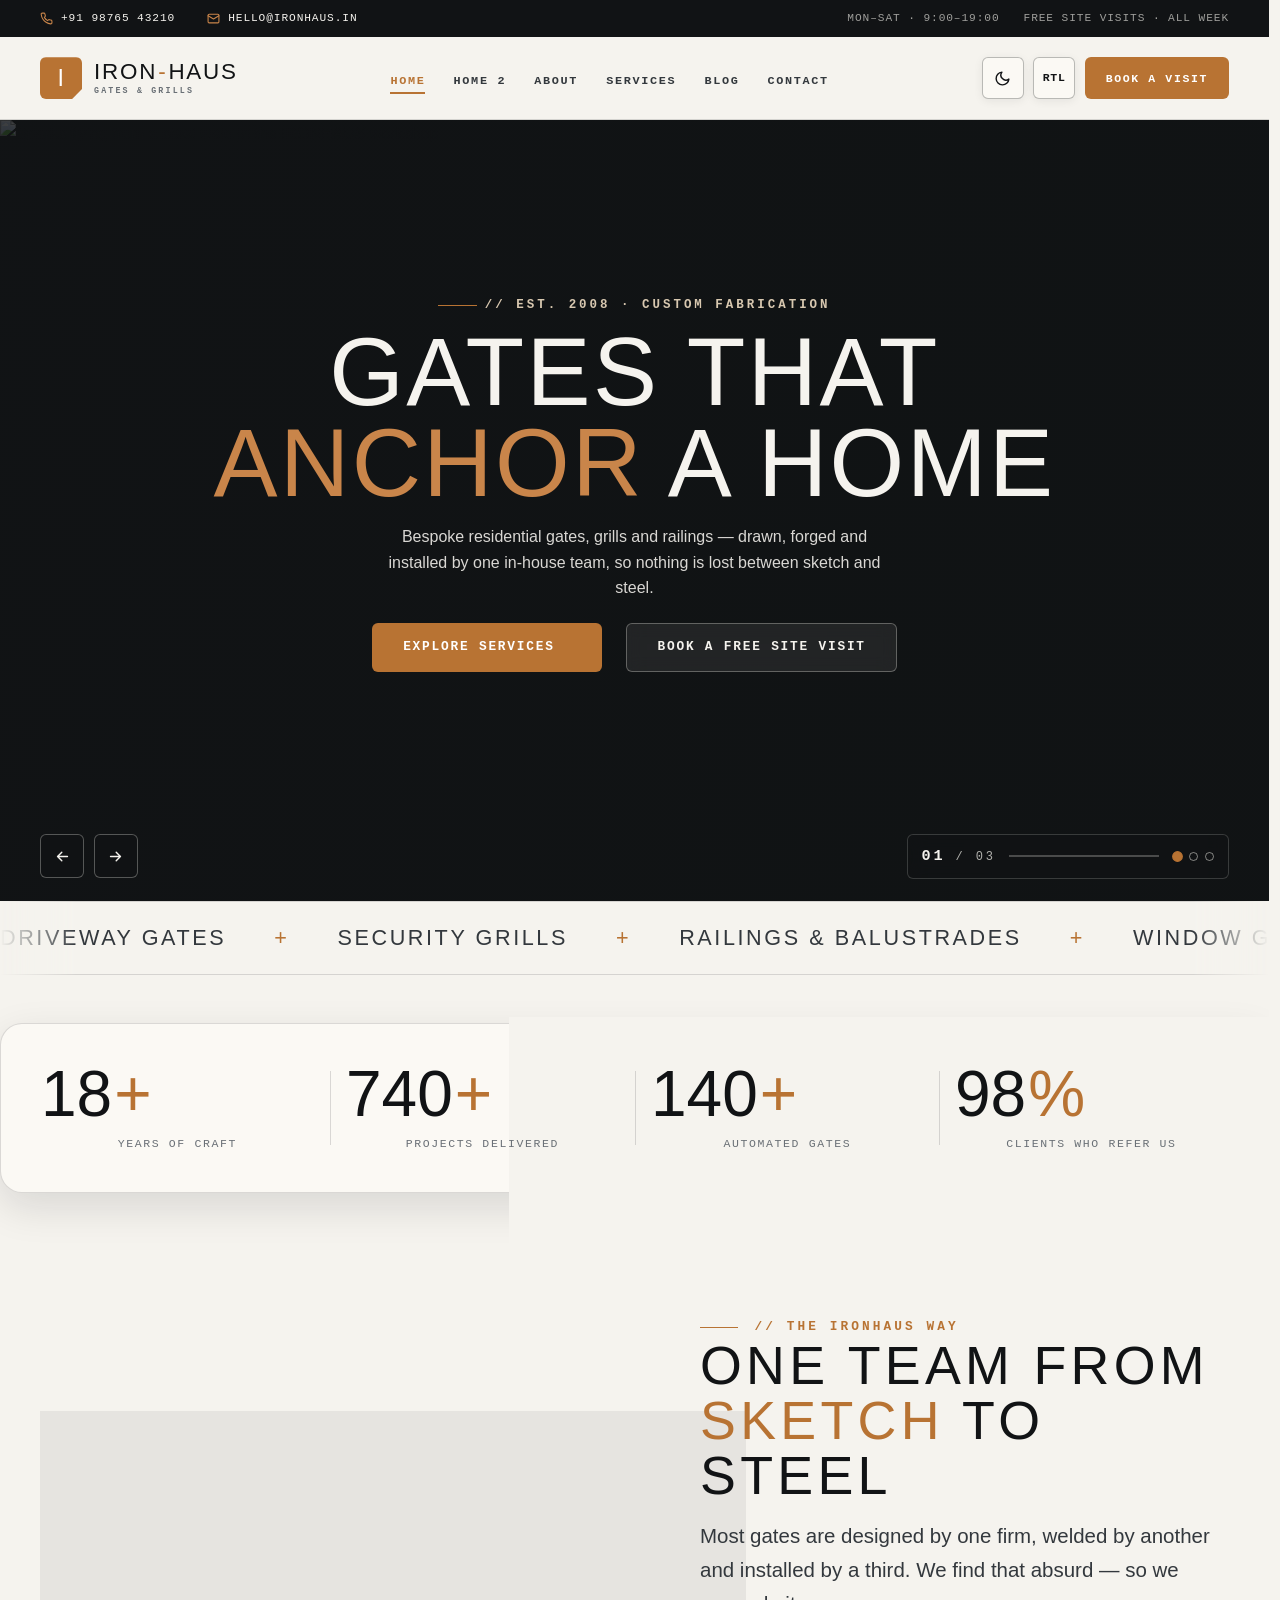
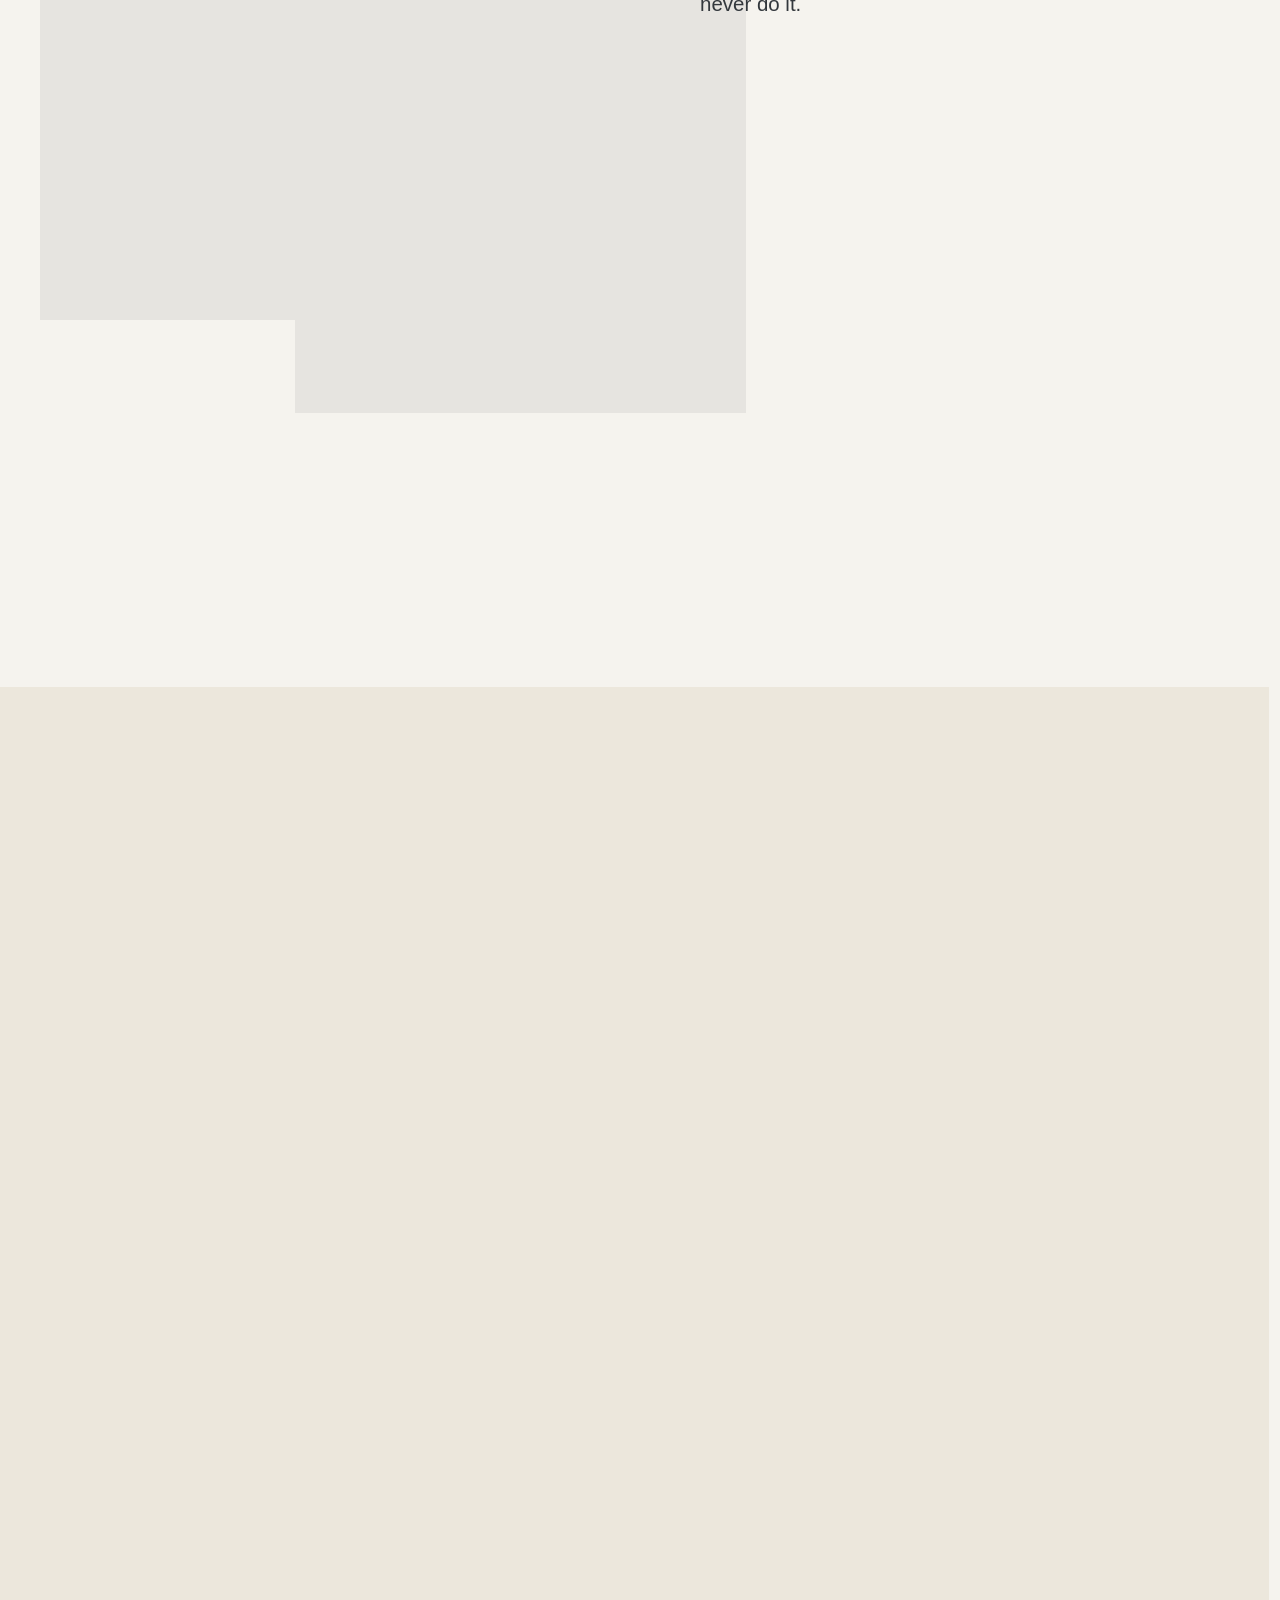
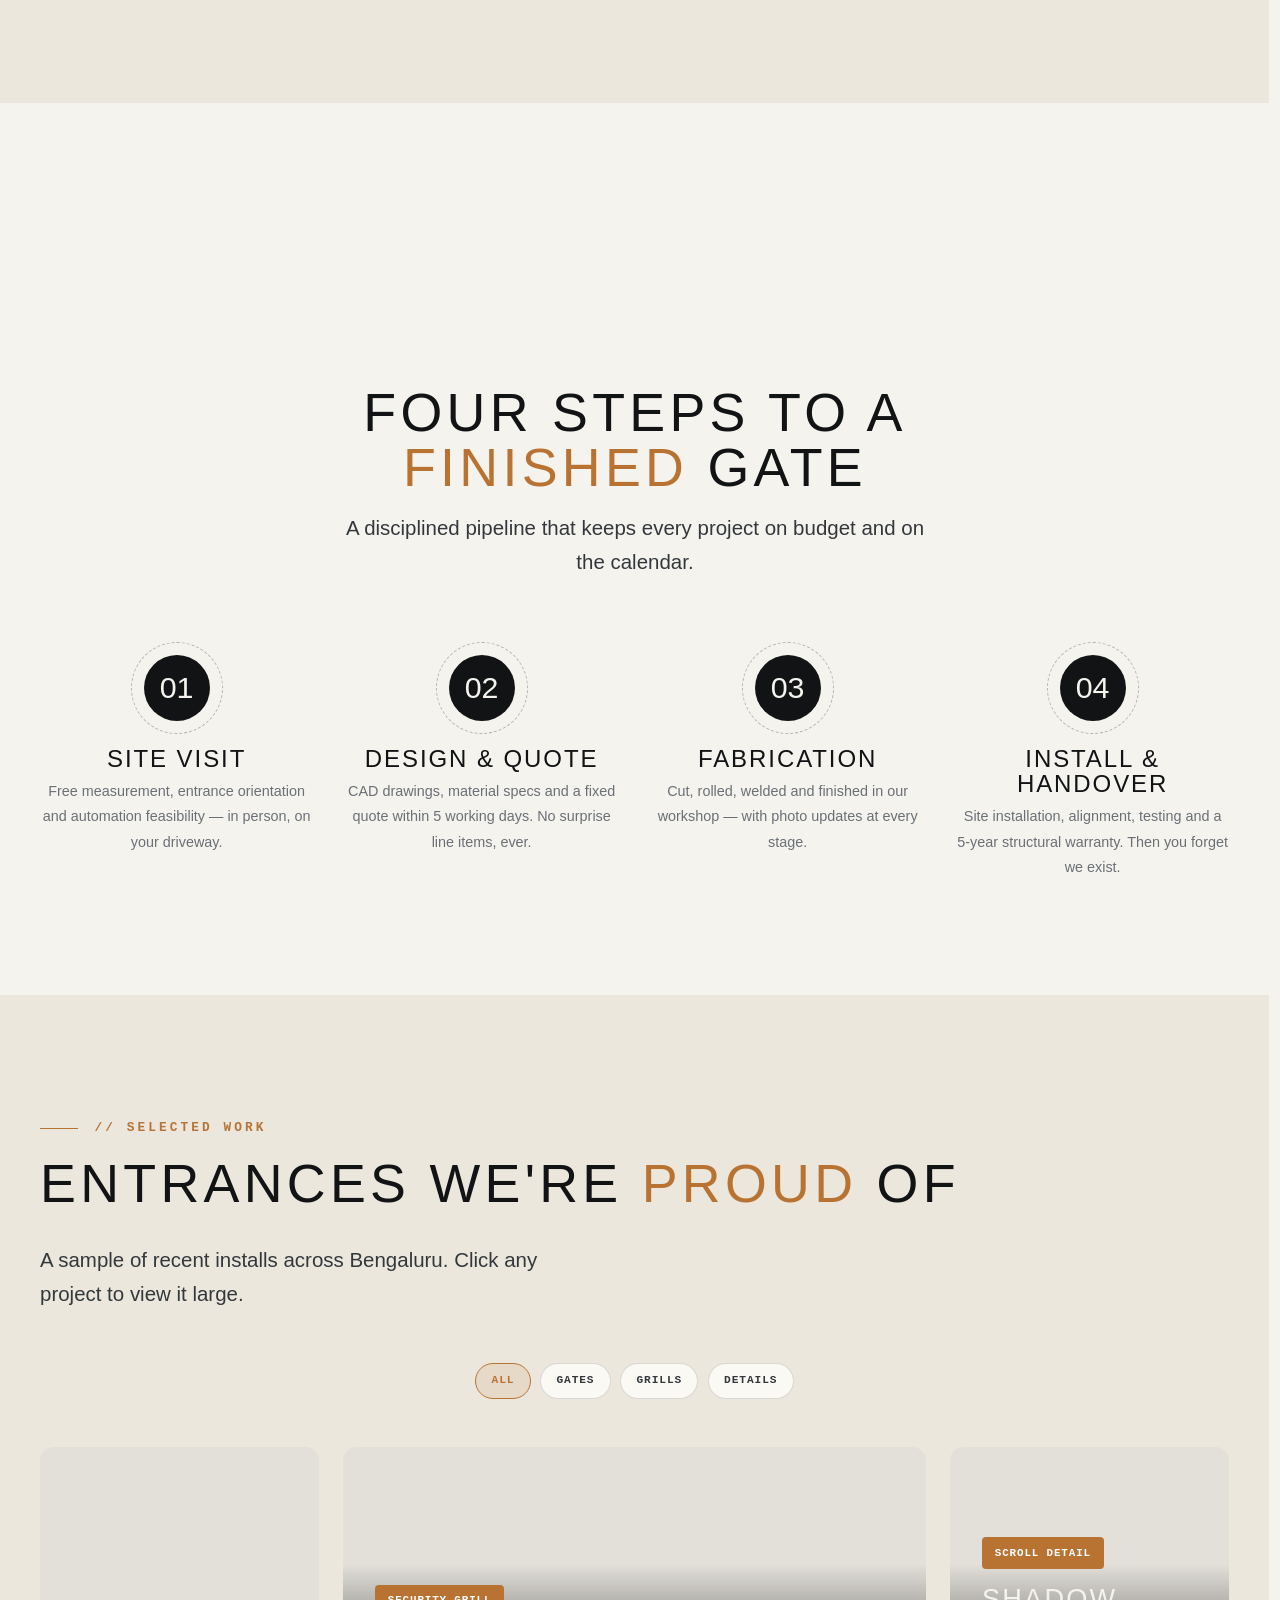
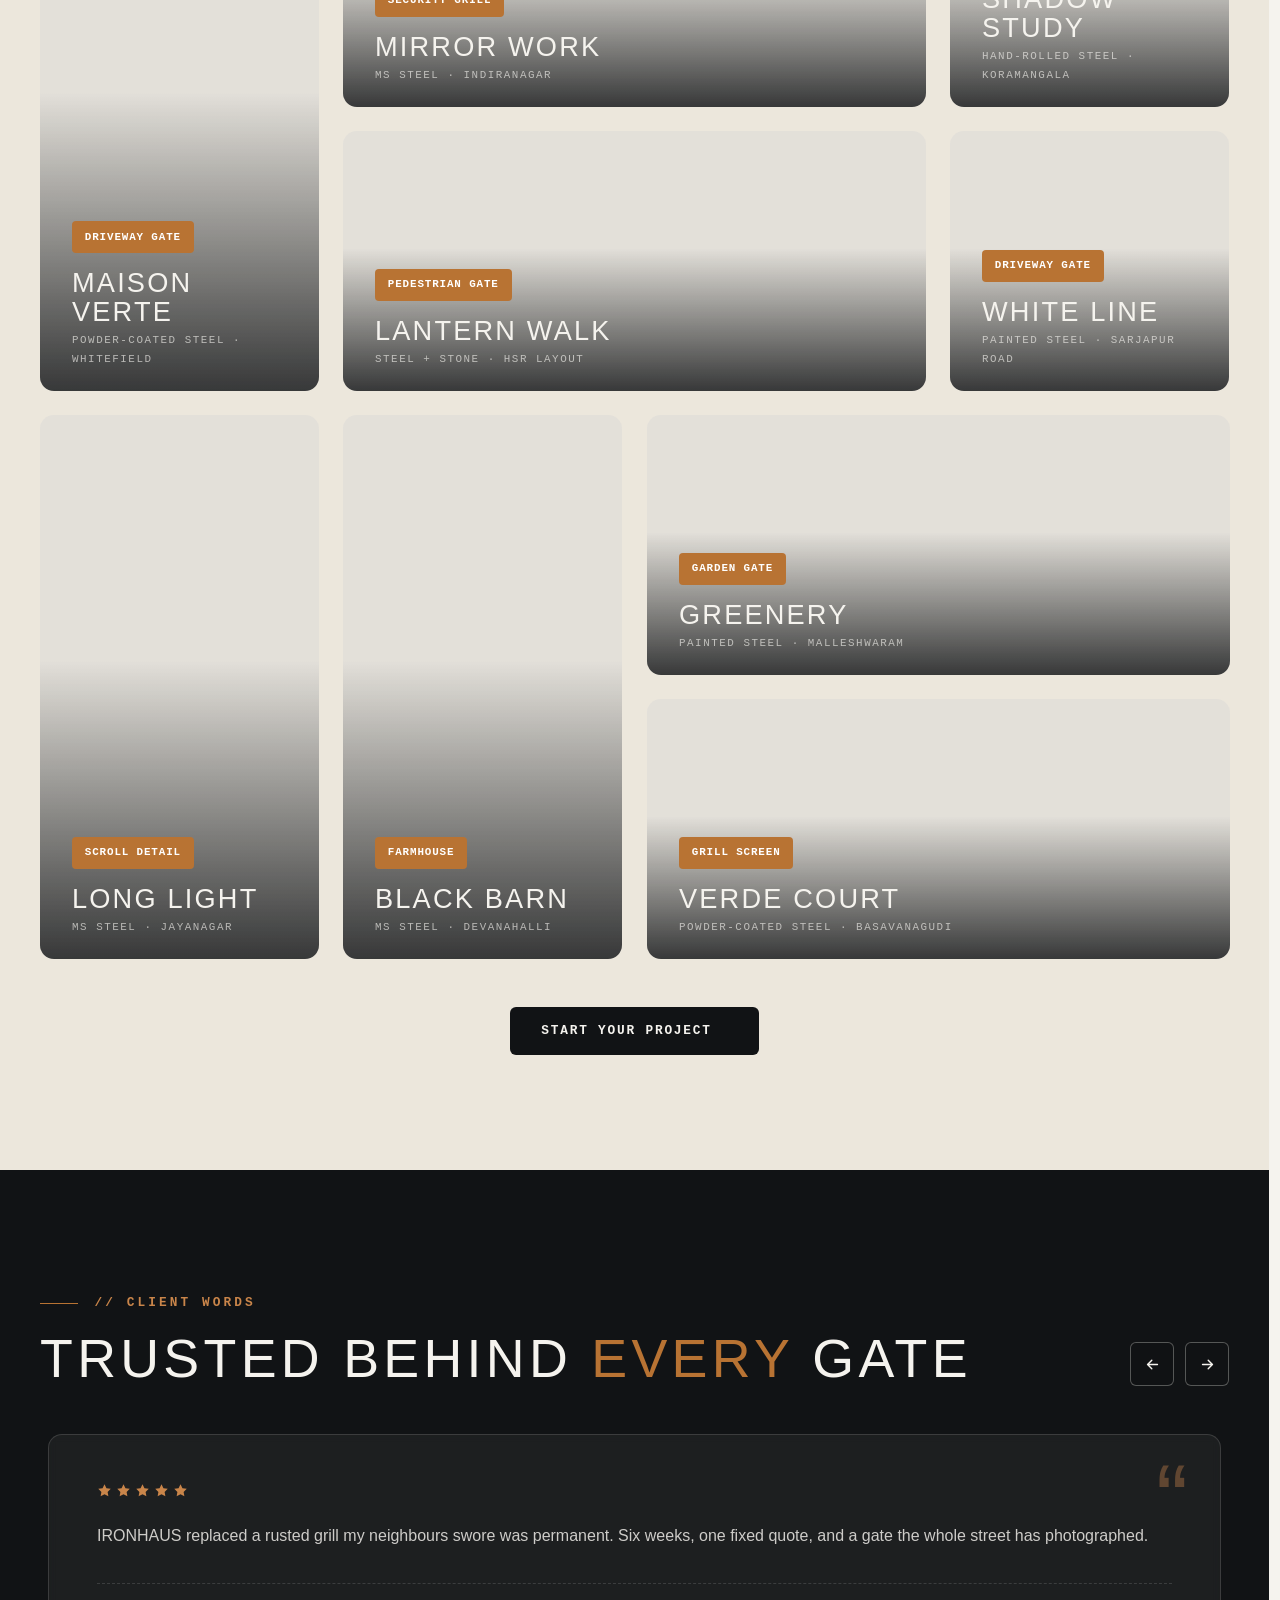
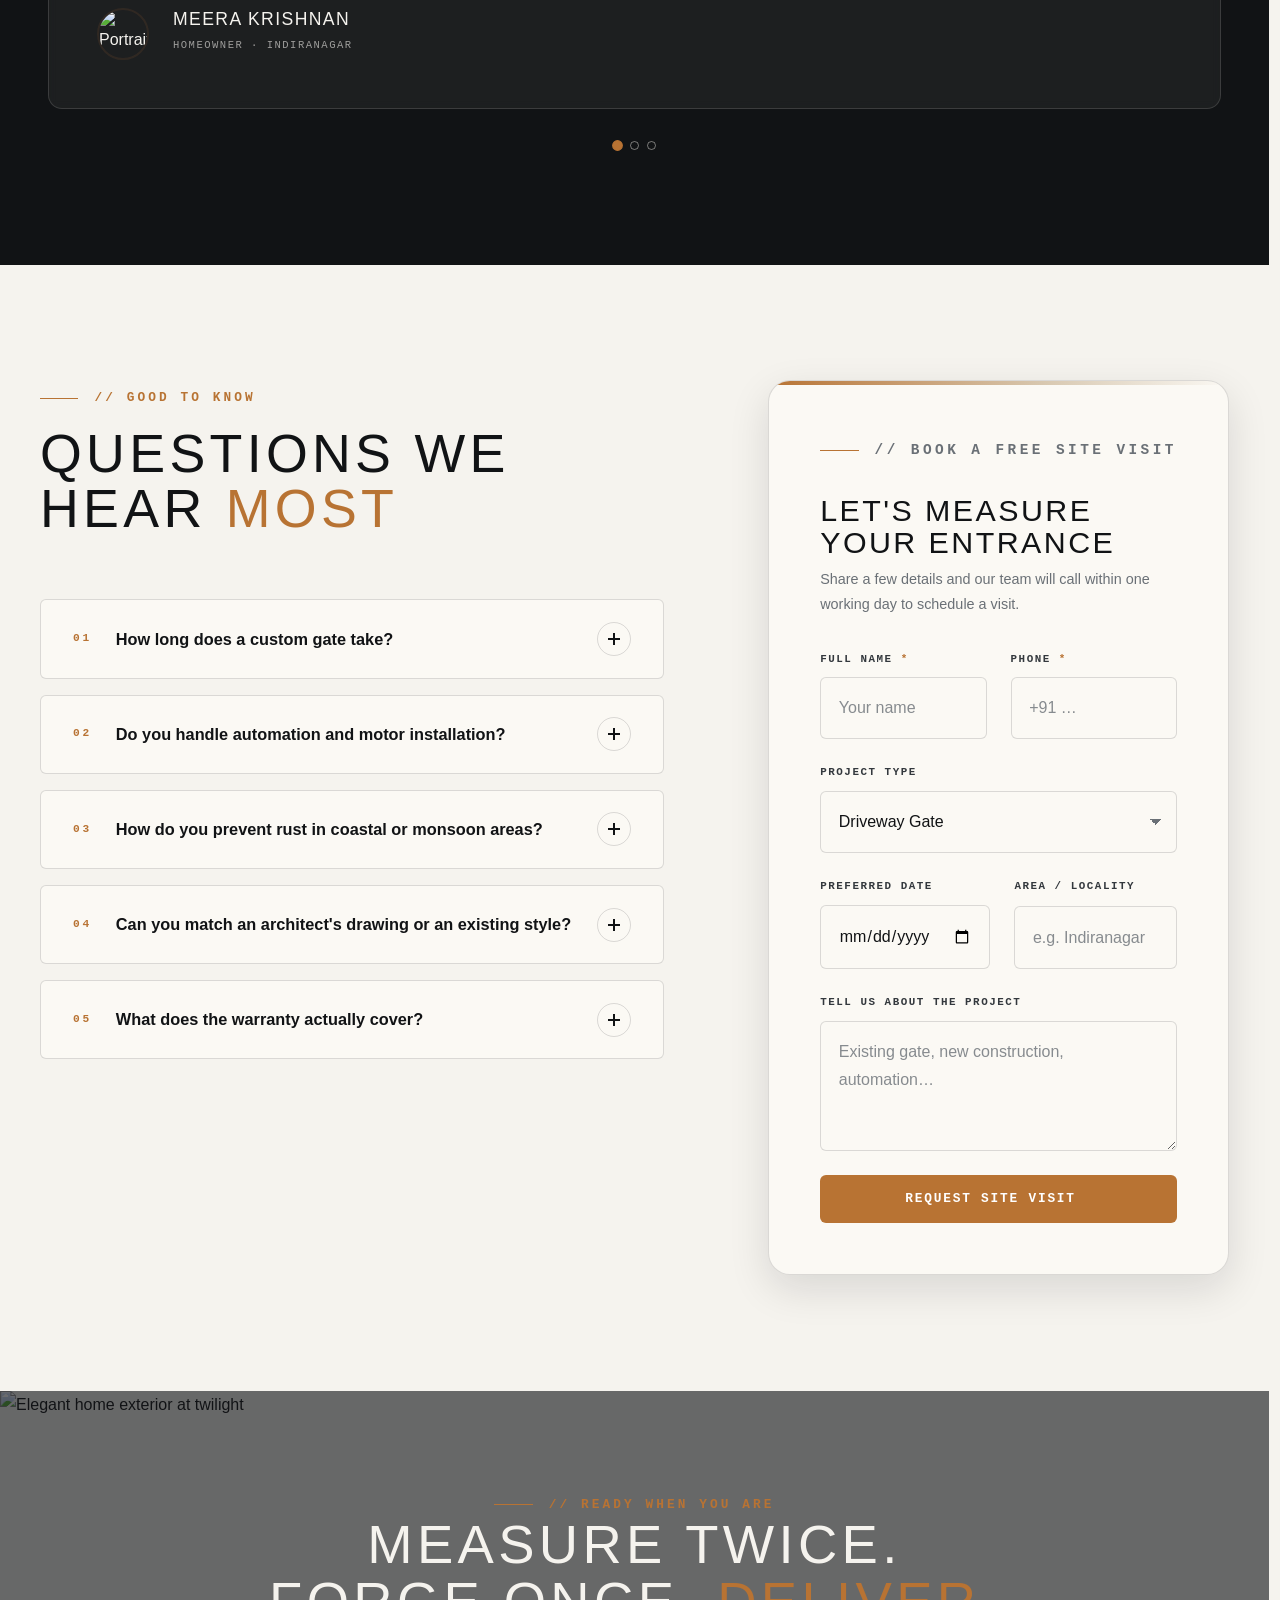
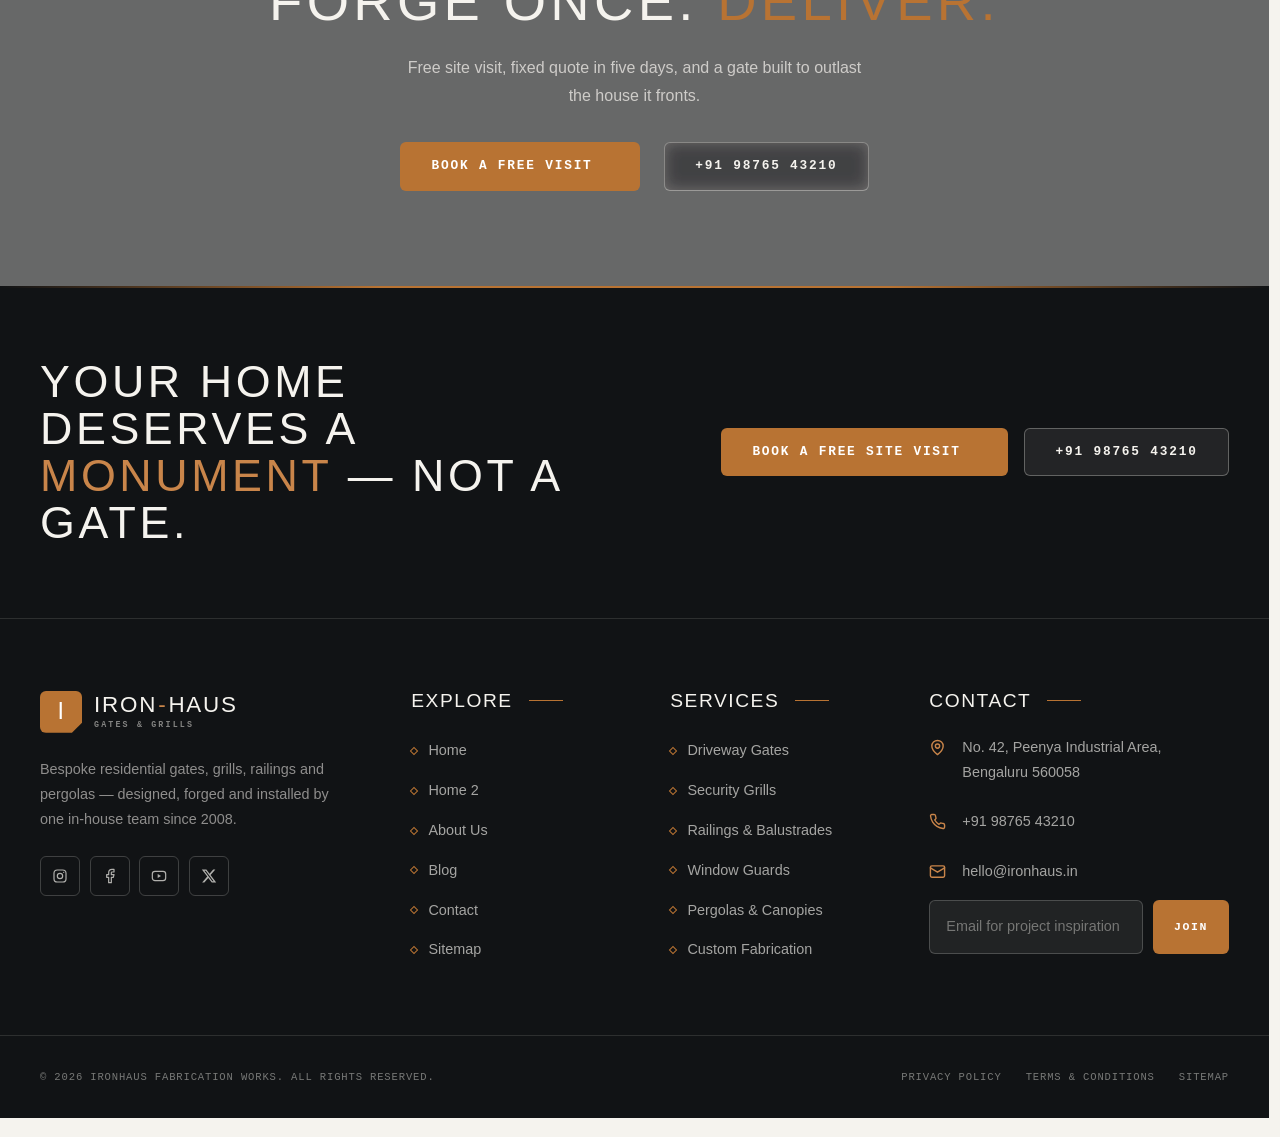
==== commit d734d2d7: "ham2" ====
--- a/index.html
+++ b/index.html
@@ -78,7 +78,7 @@
         </button>
         <a class="btn btn--copper btn--sm" href="contact.html"><span>Book a Visit</span></a>
         <button class="nav-toggle" type="button" data-nav-toggle aria-expanded="false" aria-controls="mobile-menu" aria-label="Open menu">
-          <svg class="open-ic" viewBox="0 0 24 24" fill="none" stroke="currentColor" stroke-width="2" stroke-linecap="round"><path d="M3 7h18M3 12h18M3 17h12"/></svg>
+          <svg class="open-ic" viewBox="0 0 24 24" fill="none" stroke="currentColor" stroke-width="2" stroke-linecap="round"><path d="M3 7h18M3 12h18M3 17h18"/></svg>
           <svg class="close-ic" viewBox="0 0 24 24" fill="none" stroke="currentColor" stroke-width="2" stroke-linecap="round"><path d="M6 6l12 12M18 6L6 18"/></svg>
         </button>
       </div>
@@ -87,17 +87,36 @@
 
   <div class="mobile-menu" id="mobile-menu">
     <nav class="mobile-menu__inner" aria-label="Mobile navigation">
-      <a href="index.html"><small>01</small>Home</a>
-      <a href="home-2.html"><small>02</small>Home 2</a>
-      <a href="about.html"><small>03</small>About</a>
-      <a href="services.html"><small>04</small>Services</a>
-      <a href="blog.html"><small>05</small>Blog</a>
-      <a href="contact.html"><small>06</small>Contact</a>
-      <div class="mobile-menu__foot">
-        <a href="tel:+919876543210">+91 98765 43210</a>
-        <a href="mailto:hello@ironhaus.in">hello@ironhaus.in</a>
-        <span>Mon–Sat · 9:00–19:00</span>
-      </div>
+      <a class="is-active" href="index.html">
+        <span class="mm-ic" aria-hidden="true"><svg viewBox="0 0 24 24" fill="none" stroke="currentColor" stroke-width="1.8" stroke-linecap="round" stroke-linejoin="round"><path d="m3 10.5 9-7.5 9 7.5"/><path d="M5.5 8.7V20a1 1 0 0 0 1 1H10v-5.5h4V21h3.5a1 1 0 0 0 1-1V8.7"/></svg></span>
+        <span class="mm-label">Home</span>
+        <svg class="mm-arrow" viewBox="0 0 24 24" fill="none" stroke="currentColor" stroke-width="2" stroke-linecap="round" stroke-linejoin="round" aria-hidden="true"><path d="m9 6 6 6-6 6"/></svg>
+      </a>
+      <a href="home-2.html">
+        <span class="mm-ic" aria-hidden="true"><svg viewBox="0 0 24 24" fill="none" stroke="currentColor" stroke-width="1.8" stroke-linecap="round" stroke-linejoin="round"><path d="M4 21h16"/><path d="M6.5 21V5A1.5 1.5 0 0 1 8 3.5h8A1.5 1.5 0 0 1 17.5 5v16"/><path d="M10 7.5h.01M14 7.5h.01M10 11.5h.01M14 11.5h.01M10 15.5h.01M14 15.5h.01"/></svg></span>
+        <span class="mm-label">Home 2</span>
+        <svg class="mm-arrow" viewBox="0 0 24 24" fill="none" stroke="currentColor" stroke-width="2" stroke-linecap="round" stroke-linejoin="round" aria-hidden="true"><path d="m9 6 6 6-6 6"/></svg>
+      </a>
+      <a href="about.html">
+        <span class="mm-ic" aria-hidden="true"><svg viewBox="0 0 24 24" fill="none" stroke="currentColor" stroke-width="1.8" stroke-linecap="round" stroke-linejoin="round"><circle cx="9" cy="8" r="3.5"/><path d="M2.8 20c.6-3.3 3.1-5.3 6.2-5.3s5.6 2 6.2 5.3"/><path d="M15.4 4.9a3.5 3.5 0 0 1 0 6.2"/><path d="M17.6 15c1.9.9 3.2 2.6 3.6 5"/></svg></span>
+        <span class="mm-label">About</span>
+        <svg class="mm-arrow" viewBox="0 0 24 24" fill="none" stroke="currentColor" stroke-width="2" stroke-linecap="round" stroke-linejoin="round" aria-hidden="true"><path d="m9 6 6 6-6 6"/></svg>
+      </a>
+      <a href="services.html">
+        <span class="mm-ic" aria-hidden="true"><svg viewBox="0 0 24 24" fill="none" stroke="currentColor" stroke-width="1.8" stroke-linecap="round" stroke-linejoin="round"><path d="M14.7 6.3a1 1 0 0 0 0 1.4l1.6 1.6a1 1 0 0 0 1.4 0l3.77-3.77a6 6 0 0 1-7.94 7.94l-6.91 6.91a2.12 2.12 0 0 1-3-3l6.91-6.91a6 6 0 0 1 7.94-7.94l-3.76 3.76z"/></svg></span>
+        <span class="mm-label">Services</span>
+        <svg class="mm-arrow" viewBox="0 0 24 24" fill="none" stroke="currentColor" stroke-width="2" stroke-linecap="round" stroke-linejoin="round" aria-hidden="true"><path d="m9 6 6 6-6 6"/></svg>
+      </a>
+      <a href="blog.html">
+        <span class="mm-ic" aria-hidden="true"><svg viewBox="0 0 24 24" fill="none" stroke="currentColor" stroke-width="1.8" stroke-linecap="round" stroke-linejoin="round"><path d="M14 2H6a2 2 0 0 0-2 2v16a2 2 0 0 0 2 2h12a2 2 0 0 0 2-2V8Z"/><path d="M14 2v6h6"/><path d="M16 13H8M16 17H8M10 9H8"/></svg></span>
+        <span class="mm-label">Blog</span>
+        <svg class="mm-arrow" viewBox="0 0 24 24" fill="none" stroke="currentColor" stroke-width="2" stroke-linecap="round" stroke-linejoin="round" aria-hidden="true"><path d="m9 6 6 6-6 6"/></svg>
+      </a>
+      <a href="contact.html">
+        <span class="mm-ic" aria-hidden="true"><svg viewBox="0 0 24 24" fill="none" stroke="currentColor" stroke-width="1.8" stroke-linecap="round" stroke-linejoin="round"><rect x="2" y="4" width="20" height="16" rx="2"/><path d="m22 7-10 6L2 7"/></svg></span>
+        <span class="mm-label">Contact</span>
+        <svg class="mm-arrow" viewBox="0 0 24 24" fill="none" stroke="currentColor" stroke-width="2" stroke-linecap="round" stroke-linejoin="round" aria-hidden="true"><path d="m9 6 6 6-6 6"/></svg>
+      </a>
     </nav>
   </div>
 
--- a/assets/css/base.css
+++ b/assets/css/base.css
@@ -152,6 +152,7 @@
 html {
   scroll-behavior: smooth;
   -webkit-text-size-adjust: 100%;
+  overflow-x: clip;
   scrollbar-gutter: stable;
 }
 
--- a/assets/css/components.css
+++ b/assets/css/components.css
@@ -390,73 +390,118 @@
   inset: 0;
   z-index: 300;
   background: var(--bg);
-  clip-path: circle(0 at calc(100% - 48px) 44px);
+  clip-path: circle(0 at calc(100% - var(--gutter) - 22px) calc(var(--topbar-h) + var(--header-h) / 2));
   transition: clip-path 0.7s var(--ease);
   visibility: hidden;
 }
 html[dir="rtl"] .mobile-menu {
-  clip-path: circle(0 at 48px 44px);
+  clip-path: circle(0 at calc(var(--gutter) + 22px) calc(var(--topbar-h) + var(--header-h) / 2));
 }
 body.menu-open .mobile-menu {
-  clip-path: circle(150% at calc(100% - 48px) 44px);
+  clip-path: circle(150% at calc(100% - var(--gutter) - 22px) calc(var(--topbar-h) + var(--header-h) / 2));
   visibility: visible;
 }
 html[dir="rtl"] body.menu-open .mobile-menu {
-  clip-path: circle(150% at 48px 44px);
+  clip-path: circle(150% at calc(var(--gutter) + 22px) calc(var(--topbar-h) + var(--header-h) / 2));
 }
 .mobile-menu__inner {
   height: 100%;
   display: flex;
   flex-direction: column;
-  justify-content: center;
+  justify-content: flex-start;
+  overflow-y: auto;
+  overscroll-behavior: contain;
   padding-inline: var(--gutter);
-  gap: var(--sp-2);
+  padding-top: calc(var(--header-h) + var(--topbar-h) + var(--sp-4));
+  padding-bottom: var(--sp-5);
+  gap: 0;
 }
 .mobile-menu a {
   font-family: var(--font-display);
-  font-size: clamp(2.2rem, 8vw, 3.4rem);
-  line-height: 1.1;
+  font-size: clamp(1.55rem, 5vw, 2.25rem);
+  line-height: 1;
   text-transform: uppercase;
   color: var(--ink);
   display: flex;
-  align-items: baseline;
+  align-items: center;
   gap: var(--sp-3);
+  padding-block: clamp(0.8rem, 1.9vh, 1.15rem);
+  border-bottom: 1px solid var(--line);
   opacity: 0;
   transform: translateY(26px);
   transition: opacity 0.5s var(--ease), transform 0.5s var(--ease), color 0.3s;
 }
-.mobile-menu a small {
-  font-family: var(--font-mono);
-  font-size: 0.7rem;
-  letter-spacing: var(--track-widest);
+.mobile-menu a:last-child {
+  border-bottom-color: transparent;
+}
+.mobile-menu .mm-label {
+  transition: color 0.3s;
+}
+.mobile-menu .mm-ic {
+  width: clamp(42px, 10vw, 50px);
+  height: clamp(42px, 10vw, 50px);
+  flex-shrink: 0;
+  display: grid;
+  place-items: center;
+  border: 1px solid var(--line-strong);
+  border-radius: var(--radius);
+  background: var(--surface);
   color: var(--accent);
-}
+  box-shadow: var(--shadow-sm);
+  transition: background 0.3s, border-color 0.3s, color 0.3s, transform 0.35s var(--ease);
+}
+.mobile-menu .mm-ic svg {
+  width: clamp(19px, 4.6vw, 22px);
+  height: clamp(19px, 4.6vw, 22px);
+  stroke-width: 1.7;
+}
+.mobile-menu .mm-arrow {
+  width: clamp(17px, 4vw, 20px);
+  height: clamp(17px, 4vw, 20px);
+  margin-inline-start: auto;
+  flex-shrink: 0;
+  color: var(--muted);
+  opacity: 0.55;
+  transition: transform 0.35s var(--ease), color 0.3s, opacity 0.3s;
+}
+html[dir="rtl"] .mobile-menu .mm-arrow {
+  transform: scaleX(-1);
+}
+html[dir="rtl"] .mobile-menu a:hover .mm-arrow {
+  transform: scaleX(-1) translateX(5px);
+}
+.mobile-menu a:hover .mm-label,
 .mobile-menu a:hover {
   color: var(--accent);
+}
+.mobile-menu a:hover .mm-ic {
+  border-color: var(--accent);
+  background: var(--accent-soft);
+  transform: rotate(-4deg);
+}
+.mobile-menu a:hover .mm-arrow {
+  color: var(--accent);
+  opacity: 1;
+  transform: translateX(5px);
+}
+.mobile-menu a.is-active .mm-label {
+  color: var(--accent);
+}
+.mobile-menu a.is-active .mm-ic {
+  background: var(--accent);
+  border-color: var(--accent);
+  color: #fff;
 }
 body.menu-open .mobile-menu a {
   opacity: 1;
   transform: none;
 }
-.mobile-menu__foot {
-  margin-top: var(--sp-5);
-  display: flex;
-  flex-wrap: wrap;
-  gap: var(--sp-3);
-  font-family: var(--font-mono);
-  font-size: var(--fs-xs);
-  letter-spacing: var(--track-mid);
-  text-transform: uppercase;
-  color: var(--muted);
-  opacity: 0;
-  transition: opacity 0.5s var(--ease) 0.3s;
-}
-body.menu-open .mobile-menu__foot {
-  opacity: 1;
-}
-.mobile-menu__foot a:hover {
-  color: var(--accent);
-}
+body.menu-open .mobile-menu a:nth-child(1) { transition-delay: 0.08s; }
+body.menu-open .mobile-menu a:nth-child(2) { transition-delay: 0.14s; }
+body.menu-open .mobile-menu a:nth-child(3) { transition-delay: 0.2s; }
+body.menu-open .mobile-menu a:nth-child(4) { transition-delay: 0.26s; }
+body.menu-open .mobile-menu a:nth-child(5) { transition-delay: 0.32s; }
+body.menu-open .mobile-menu a:nth-child(6) { transition-delay: 0.38s; }
 
 /* --------------------------------------------------------------------------
    4. Hero Slider
@@ -1199,6 +1244,7 @@
 .blog-card__meta {
   display: flex;
   align-items: center;
+  flex-wrap: wrap;
   gap: var(--sp-2);
   font-family: var(--font-mono);
   font-size: 0.66rem;
--- a/assets/css/pages.css
+++ b/assets/css/pages.css
@@ -26,9 +26,9 @@
   margin-inline: auto;
   padding-inline: var(--gutter);
 }
-@media (min-width: 900px) {
+@media (min-width: 768px) {
   .hero-stats__inner {
-    grid-template-columns: repeat(4, 1fr);
+    grid-template-columns: repeat(4, minmax(0, 1fr));
   }
 }
 .hero-stats .stat-block {
@@ -45,7 +45,7 @@
   width: 1px;
   background: var(--line);
 }
-@media (max-width: 899px) {
+@media (max-width: 767px) {
   .hero-stats .stat-block:nth-child(3)::before {
     display: none;
   }
@@ -87,6 +87,13 @@
   z-index: -1;
   opacity: 0.5;
 }
+@media (max-width: 1023px) {
+  .intro-split__media {
+    width: 100%;
+    max-width: 640px;
+    margin-inline: auto;
+  }
+}
 .intro-split__content .display-section {
   margin-bottom: var(--sp-2);
 }
@@ -186,6 +193,14 @@
 @media (min-width: 820px) {
   .gallery-grid .work-card .ratio {
     min-height: 100%;
+  }
+}
+@media (max-width: 619px) {
+  .gallery-grid {
+    grid-template-columns: minmax(0, 1fr);
+  }
+  .gallery-grid .work-card .ratio {
+    min-height: 240px;
   }
 }
 
@@ -338,7 +353,7 @@
     gap: var(--sp-5);
   }
   .hero2__media {
-    grid-template-columns: repeat(2, 1fr);
+    grid-template-columns: repeat(2, minmax(0, 1fr));
   }
   .hero2__media .ratio {
     height: clamp(180px, 30vw, 300px);
@@ -426,13 +441,8 @@
   }
 }
 @media (max-width: 1023px) {
-  .hero2__float--a {
-    top: 0;
-    inset-inline-start: -2%;
-  }
-  .hero2__float--b {
-    bottom: 0;
-    inset-inline-end: -2%;
+  .hero2__float {
+    display: none;
   }
 }
 
@@ -452,9 +462,15 @@
   margin-inline: auto;
   padding-inline: var(--gutter);
 }
-@media (min-width: 900px) {
+@media (min-width: 768px) {
   .stats-band__grid {
-    grid-template-columns: repeat(4, 1fr);
+    grid-template-columns: repeat(4, minmax(0, 1fr));
+  }
+}
+@media (max-width: 767px) {
+  .stats-band__grid .stat-block:nth-child(3) {
+    border-inline-start: 0;
+    padding-inline-start: 0;
   }
 }
 
@@ -576,6 +592,28 @@
 }
 .carousel-strip .work-card .ratio {
   min-height: 380px;
+}
+@media (max-width: 1023px) {
+  .carousel-strip {
+    grid-auto-flow: row;
+    grid-auto-columns: auto;
+    grid-template-columns: repeat(2, minmax(0, 1fr));
+    overflow: visible;
+    scroll-snap-type: none;
+    padding-bottom: 0;
+    scrollbar-width: auto;
+  }
+  .carousel-strip .work-card .ratio {
+    min-height: 260px;
+  }
+}
+@media (max-width: 619px) {
+  .carousel-strip {
+    grid-template-columns: minmax(0, 1fr);
+  }
+  .carousel-strip .work-card .ratio {
+    min-height: 240px;
+  }
 }
 
 /* Materials / options (home2) */
@@ -1137,9 +1175,17 @@
   box-shadow: var(--shadow-sm);
   transition: border-color 0.4s var(--ease), box-shadow 0.4s var(--ease);
 }
-@media (min-width: 1024px) {
+@media (min-width: 900px) {
   .svc-card {
     grid-template-columns: 1fr 1.2fr;
+  }
+}
+@media (max-width: 899px) {
+  .svc-card {
+    grid-template-columns: minmax(0, 1fr);
+  }
+  .svc-card__media {
+    max-height: 440px;
   }
 }
 .svc-card:hover {
@@ -1249,14 +1295,14 @@
 }
 .svc-card__features {
   display: grid;
-  grid-template-columns: repeat(2, 1fr);
+  grid-template-columns: repeat(2, minmax(0, 1fr));
   gap: var(--sp-3);
   padding-block: var(--sp-3);
   border-block: 1px solid var(--line);
 }
 @media (max-width: 600px) {
   .svc-card__features {
-    grid-template-columns: 1fr;
+    grid-template-columns: minmax(0, 1fr);
   }
 }
 .svc-feature {
@@ -1297,6 +1343,19 @@
   flex-wrap: wrap;
   gap: var(--sp-3);
   align-items: center;
+}
+@media (max-width: 360px) {
+  .svc-card__meta-bar {
+    font-size: 0.6rem;
+    letter-spacing: 0.03em;
+    gap: 0.3rem;
+    padding: 0.45rem 0.65rem;
+  }
+  .svc-card__actions .btn,
+  .form .btn--block {
+    padding-inline: 1rem;
+    font-size: 0.66rem;
+  }
 }
 
 /* Materials table */
@@ -1449,6 +1508,12 @@
   color: var(--accent);
   flex-shrink: 0;
   margin-top: 0.3rem;
+}
+@media (max-width: 1024px) {
+  .price-card .btn {
+    padding-inline: 1rem;
+    font-size: 0.66rem;
+  }
 }
 
 /* --------------------------------------------------------------------------
@@ -1774,7 +1839,7 @@
 @media (max-width: 768px) {
   .gantt-scale,
   .gantt-row {
-    grid-template-columns: 1fr;
+    grid-template-columns: minmax(0, 1fr);
   }
   .gantt-scale__weeks {
     display: none;
@@ -1783,16 +1848,19 @@
     margin-bottom: 0.35rem;
   }
 }
-@media (max-width: 768px) {
-  .gantt-scale,
-  .gantt-row {
-    grid-template-columns: 1fr;
-  }
-  .gantt-scale__weeks {
+@media (max-width: 1100px) {
+  .gantt-bar {
+    white-space: normal;
+    line-height: 1.2;
+    padding-inline: 0.4rem;
+  }
+  .gantt-bar__text {
+    font-size: 0.62rem;
+  }
+}
+@media (max-width: 360px) {
+  .gantt-bar__text {
     display: none;
-  }
-  .gantt-row__info {
-    margin-bottom: 0.35rem;
   }
 }
 
@@ -1820,6 +1888,11 @@
 .post-feature .ratio {
   height: 100%;
   min-height: 320px;
+}
+@media (max-width: 619px) {
+  .post-feature .ratio {
+    min-height: 240px;
+  }
 }
 .post-feature .ratio img {
   transition: transform 0.9s var(--ease);
@@ -2191,73 +2264,421 @@
     align-items: stretch;
   }
 }
-.map-frame {
+/* --------------------------------------------------------------------------
+   Contact Page Enhancements (contact.html)
+   -------------------------------------------------------------------------- */
+.contact-side {
+  display: flex;
+  flex-direction: column;
+  gap: var(--sp-4);
+}
+.map-card {
   position: relative;
   border-radius: var(--radius-xl);
   overflow: hidden;
-  min-height: 420px;
-  border: 1px solid var(--line);
-}
-.map-frame iframe {
+  height: 230px;
+  border: 1px solid var(--line);
+  background: var(--surface);
+  box-shadow: var(--shadow-sm);
+}
+.map-card iframe {
   position: absolute;
   inset: 0;
   width: 100%;
   height: 100%;
   border: 0;
-  filter: grayscale(1) contrast(1.05);
-  transition: filter 0.6s;
-}
-.map-frame:hover iframe {
+  filter: grayscale(0.85) contrast(1.05);
+  transition: filter 0.6s var(--ease);
+}
+.map-card:hover iframe {
   filter: grayscale(0);
 }
-.map-frame__pin {
+.map-card__badge {
   position: absolute;
-  inset-inline-end: var(--sp-4);
-  bottom: var(--sp-4);
-  background: var(--ink);
-  color: var(--bg);
-  padding: var(--sp-3);
-  border-radius: var(--radius-lg);
-  box-shadow: var(--shadow-lg);
+  top: 1rem;
+  inset-inline-start: 1rem;
+  z-index: 2;
+  font-family: var(--font-mono);
+  font-size: 0.64rem;
+  letter-spacing: var(--track-wide);
+  text-transform: uppercase;
+  color: #fff;
+  background: rgba(17, 19, 21, 0.82);
+  backdrop-filter: blur(8px);
+  -webkit-backdrop-filter: blur(8px);
+  border: 1px solid rgba(245, 243, 238, 0.2);
+  padding: 0.35rem 0.75rem;
+  border-radius: var(--radius);
+  display: inline-flex;
+  align-items: center;
+  gap: 0.4rem;
+}
+.map-card__badge::before {
+  content: "";
+  width: 6px;
+  height: 6px;
+  border-radius: 50%;
+  background: #22c55e;
+  box-shadow: 0 0 8px #22c55e;
+}
+.map-card__directions {
+  position: absolute;
+  bottom: 1rem;
+  inset-inline-end: 1rem;
+  z-index: 2;
+  font-family: var(--font-mono);
+  font-size: 0.68rem;
+  letter-spacing: var(--track-mid);
+  text-transform: uppercase;
+  font-weight: 700;
+  color: #fff !important;
+  background: #111315;
+  border: 1px solid rgba(245, 243, 238, 0.3);
+  padding: 0.5rem 0.9rem;
+  border-radius: var(--radius);
+  display: inline-flex;
+  align-items: center;
+  gap: 0.45rem;
+  transition: all 0.3s var(--ease);
+  box-shadow: 0 4px 14px rgba(0, 0, 0, 0.45);
+}
+.map-card__directions svg {
+  width: 14px;
+  height: 14px;
+  color: #fff;
+  flex-shrink: 0;
+}
+.map-card__directions:hover {
+  background: var(--accent);
+  color: #fff !important;
+  border-color: var(--accent);
+  transform: translateY(-2px);
+}
+html[data-theme="dark"] .map-card__directions {
+  background: var(--accent);
+  color: #fff !important;
+  border-color: var(--copper-bright);
+  box-shadow: 0 4px 14px rgba(184, 115, 51, 0.4);
+}
+html[data-theme="dark"] .map-card__directions:hover {
+  background: var(--copper-bright);
+}
+.workshop-details-card {
+  background: var(--surface);
+  border: 1px solid var(--line);
+  border-radius: var(--radius-xl);
+  padding: var(--sp-4);
+  display: flex;
+  flex-direction: column;
+  gap: 0.75rem;
+  box-shadow: var(--shadow-sm);
+}
+.workshop-details-card__header {
+  display: flex;
+  align-items: center;
+  gap: 0.75rem;
+}
+.workshop-details-card__icon {
+  width: 34px;
+  height: 34px;
+  border-radius: 8px;
+  background: var(--accent-soft);
+  color: var(--accent);
+  display: grid;
+  place-items: center;
+  flex-shrink: 0;
+}
+.workshop-details-card__icon svg {
+  width: 17px;
+  height: 17px;
+}
+.workshop-details-card h4 {
+  font-size: 1.15rem;
+  color: var(--ink);
+  margin: 0;
+  line-height: 1.2;
+}
+.workshop-details-card p {
+  font-size: 0.84rem;
+  color: var(--ink-soft);
+  line-height: 1.45;
+  margin: 0;
+}
+.workshop-details-card__actions {
+  display: grid;
+  grid-template-columns: repeat(2, 1fr);
+  gap: 0.6rem;
+  margin-top: 0.35rem;
+}
+@media (max-width: 480px) {
+  .workshop-details-card__actions {
+    grid-template-columns: 1fr;
+  }
+}
+.workshop-contact-btn {
+  display: inline-flex;
+  align-items: center;
+  justify-content: center;
+  gap: 0.5rem;
+  padding: 0.6rem 0.85rem;
+  background: var(--bg);
+  border: 1px solid var(--line);
+  border-radius: var(--radius);
+  font-family: var(--font-mono);
+  font-size: 0.72rem;
+  letter-spacing: var(--track-mid);
+  color: var(--ink);
+  text-decoration: none;
+  white-space: nowrap;
+  transition: all 0.3s var(--ease);
+}
+.workshop-contact-btn svg {
+  width: 15px !important;
+  height: 15px !important;
+  min-width: 15px !important;
+  min-height: 15px !important;
+  max-width: 15px !important;
+  max-height: 15px !important;
+  color: var(--accent);
+  flex-shrink: 0;
+  display: block;
+}
+.workshop-contact-btn:hover {
+  border-color: var(--accent);
+  color: var(--accent);
+  background: var(--accent-soft);
+  transform: translateY(-2px);
+}
+.fast-channels-card {
+  background: var(--surface);
+  border: 1px solid var(--line);
+  border-radius: var(--radius-xl);
+  padding: var(--sp-4);
+  display: grid;
+  gap: 0.65rem;
+  box-shadow: var(--shadow-sm);
+}
+.fast-channel-item {
+  display: flex;
+  align-items: center;
+  justify-content: space-between;
+  gap: var(--sp-2);
+  padding: 0.75rem 0.9rem;
+  border-radius: var(--radius);
+  background: var(--bg);
+  border: 1px solid var(--line);
+  transition: all 0.3s var(--ease);
+}
+.fast-channel-item:hover {
+  border-color: var(--accent);
+  transform: translateY(-2px);
+  background: var(--accent-soft);
+}
+.fast-channel-item__left {
+  display: flex;
+  align-items: center;
+  gap: 0.65rem;
+}
+.fast-channel-item__icon {
+  width: 28px;
+  height: 28px;
+  border-radius: 6px;
+  background: var(--accent-soft);
+  color: var(--accent);
+  display: grid;
+  place-items: center;
+  flex-shrink: 0;
+}
+.fast-channel-item__icon svg {
+  width: 14px;
+  height: 14px;
+}
+.fast-channel-item__info strong {
+  display: block;
+  font-size: 0.82rem;
+  color: var(--ink);
+  line-height: 1.2;
+}
+.fast-channel-item__info span {
+  font-size: 0.72rem;
+  color: var(--muted);
+}
+.fast-channel-item .btn-arrow {
+  color: var(--accent);
+}
+
+/* --------------------------------------------------------------------------
+   When to Reach Us (Schedule Grid & Live Status)
+   -------------------------------------------------------------------------- */
+.live-status-bar {
+  display: flex;
+  align-items: center;
+  justify-content: space-between;
+  gap: var(--sp-3);
+  padding: 0.85rem 1.4rem;
+  background: var(--surface);
+  border: 1px solid var(--line);
+  border-radius: var(--radius-xl);
+  margin-bottom: var(--sp-5);
+  box-shadow: var(--shadow-sm);
+  flex-wrap: wrap;
+}
+.live-status-bar__left {
+  display: inline-flex;
+  align-items: center;
+  gap: 0.6rem;
+  font-family: var(--font-mono);
+  font-size: 0.74rem;
+  letter-spacing: var(--track-wide);
+  text-transform: uppercase;
+  font-weight: 700;
+  color: var(--ink);
+}
+.live-beacon {
+  width: 8px;
+  height: 8px;
+  border-radius: 50%;
+  background: #22c55e;
+  box-shadow: 0 0 0 0 rgba(34, 197, 94, 0.7);
+  animation: beaconPulse 2s infinite;
+}
+@keyframes beaconPulse {
+  0% {
+    box-shadow: 0 0 0 0 rgba(34, 197, 94, 0.7);
+  }
+  70% {
+    box-shadow: 0 0 0 8px rgba(34, 197, 94, 0);
+  }
+  100% {
+    box-shadow: 0 0 0 0 rgba(34, 197, 94, 0);
+  }
+}
+.live-status-bar__right {
   font-family: var(--font-mono);
   font-size: 0.7rem;
   letter-spacing: var(--track-mid);
   text-transform: uppercase;
-  max-width: 240px;
-  z-index: 2;
-}
-html[data-theme="dark"] .map-frame__pin {
-  background: var(--accent);
-  color: #fff;
-}
-.hours-table {
-  display: grid;
-}
-.hours-row {
+  color: var(--accent);
+  font-weight: 600;
+}
+.schedule-grid {
+  display: grid;
+  gap: clamp(0.75rem, 1.4vw, 1.25rem);
+  grid-template-columns: repeat(4, minmax(0, 1fr));
+  align-items: stretch;
+  width: 100%;
+  box-sizing: border-box;
+}
+@media (max-width: 1024px) {
+  .schedule-grid {
+    grid-template-columns: repeat(2, minmax(0, 1fr));
+  }
+}
+@media (max-width: 580px) {
+  .schedule-grid {
+    grid-template-columns: 1fr;
+  }
+}
+.schedule-card {
+  background: var(--surface);
+  border: 1px solid var(--line);
+  border-radius: var(--radius-xl);
+  padding: clamp(1rem, 1.6vw, 1.4rem);
+  display: flex;
+  flex-direction: column;
+  justify-content: flex-start;
+  box-shadow: var(--shadow-sm);
+  min-width: 0;
+  overflow: hidden;
+  box-sizing: border-box;
+  transition: transform 0.4s var(--ease), border-color 0.4s var(--ease), box-shadow 0.4s var(--ease);
+}
+.schedule-card:hover {
+  transform: translateY(-6px);
+  border-color: color-mix(in srgb, var(--accent) 45%, var(--line));
+  box-shadow: var(--shadow-md);
+}
+.schedule-card__tag {
+  font-family: var(--font-mono);
+  font-size: 0.65rem;
+  letter-spacing: var(--track-wide);
+  text-transform: uppercase;
+  color: var(--accent);
+  font-weight: 700;
+  white-space: nowrap;
+  height: 18px;
+  line-height: 18px;
+  margin-bottom: 0.35rem;
+  display: block;
+}
+.schedule-card h3 {
+  font-family: var(--font-display);
+  font-size: clamp(1.2rem, 1.5vw, 1.45rem);
+  color: var(--ink);
+  margin: 0 0 0.85rem 0;
+  line-height: 1.15;
+  white-space: nowrap;
+  height: 28px;
+  display: flex;
+  align-items: center;
+}
+.schedule-card__time {
   display: flex;
   align-items: center;
   justify-content: space-between;
-  gap: var(--sp-2);
-  padding: 0.85rem 0;
-  border-bottom: 1px dashed var(--line);
-  font-size: var(--fs-sm);
-}
-.hours-row:last-child {
-  border-bottom: 0;
-}
-.hours-row span:first-child {
+  gap: 0.35rem;
+  height: 44px;
+  padding: 0 0.65rem;
+  background: var(--bg);
+  border: 1px solid var(--line);
+  border-radius: var(--radius);
+  box-sizing: border-box;
+  margin-bottom: 1rem;
+}
+.schedule-card__time-val {
+  font-family: var(--font-mono);
+  font-size: 0.76rem;
+  font-weight: 700;
+  color: var(--ink);
+  white-space: nowrap;
+}
+.schedule-card__time-badge {
+  font-family: var(--font-mono);
+  font-size: 0.58rem;
+  letter-spacing: var(--track-mid);
+  text-transform: uppercase;
+  color: var(--accent);
+  font-weight: 700;
+  white-space: nowrap;
+  background: var(--accent-soft);
+  padding: 0.2rem 0.42rem;
+  border-radius: 4px;
+  border: 1px solid color-mix(in srgb, var(--accent) 25%, transparent);
+}
+.schedule-card__list {
+  list-style: none;
+  display: flex;
+  flex-direction: column;
+  gap: 0.55rem;
+  padding: 0;
+  margin: 0;
+}
+.schedule-card__list li {
+  display: flex;
+  align-items: flex-start;
+  gap: 0.45rem;
+  font-size: 0.78rem;
   color: var(--ink-soft);
-  font-weight: 600;
-}
-.hours-row span:last-child {
-  font-family: var(--font-mono);
-  font-size: 0.72rem;
-  letter-spacing: var(--track-mid);
-  text-transform: uppercase;
-  color: var(--muted);
-}
-.hours-row.is-closed span:last-child {
-  color: var(--accent);
+  line-height: 1.35;
+}
+.schedule-card__list svg {
+  width: 13px;
+  height: 13px;
+  min-width: 13px;
+  min-height: 13px;
+  color: var(--accent);
+  flex-shrink: 0;
+  margin-top: 2px;
 }
 
 /* --------------------------------------------------------------------------
@@ -2612,16 +3033,79 @@
 /* --------------------------------------------------------------------------
    RESPONSIVE GLOBAL
    -------------------------------------------------------------------------- */
+@media (max-width: 1023px) {
+  .svc-layout,
+  .svc-detail,
+  .blog-layout,
+  .article-wrap,
+  .intro-split,
+  .manifesto,
+  .faq-booking {
+    grid-template-columns: minmax(0, 1fr);
+  }
+}
+@media (max-width: 899px) {
+  .post-feature,
+  .newsletter-band {
+    grid-template-columns: minmax(0, 1fr);
+  }
+}
 @media (max-width: 1024px) {
   .topbar__info span,
   .topbar__meta {
     display: none;
   }
 }
+@media (max-width: 1023px) {
+  .svc-layout {
+    grid-template-columns: minmax(0, 1fr);
+  }
+  .svc-nav {
+    position: static;
+    display: flex;
+    flex-direction: row;
+    align-items: center;
+    overflow-x: auto;
+    overflow-y: hidden;
+    gap: 0.55rem;
+    padding: 0.75rem;
+    scrollbar-width: thin;
+    scrollbar-color: var(--accent) var(--line);
+    -webkit-overflow-scrolling: touch;
+  }
+  .svc-nav__item {
+    flex: 0 0 auto;
+    width: auto;
+    justify-content: center;
+    white-space: nowrap;
+    gap: 0.5rem;
+    padding: 0.6rem 1.05rem;
+    border: 1px solid var(--line);
+    border-bottom: 1px solid var(--line);
+    border-radius: 999px;
+    background: var(--bg);
+  }
+  .svc-nav__item:last-child {
+    border-bottom: 1px solid var(--line);
+  }
+  .svc-nav__item:hover,
+  .svc-nav__item.is-active {
+    padding-inline-start: 1.05rem;
+  }
+}
+@media (min-width: 901px) {
+  .mobile-menu,
+  body.menu-open .mobile-menu {
+    visibility: hidden;
+    clip-path: circle(0 at calc(100% - var(--gutter) - 22px) calc(var(--topbar-h) + var(--header-h) / 2));
+  }
+}
 @media (max-width: 900px) {
-  .main-nav,
-  .header-actions .btn {
+  .main-nav {
     display: none;
+  }
+  body.menu-open .site-header {
+    z-index: 400;
   }
   .nav-toggle {
     display: grid;
@@ -2653,7 +3137,55 @@
   }
   .grid--3,
   .grid--4 {
-    grid-template-columns: repeat(2, 1fr);
+    grid-template-columns: repeat(2, minmax(0, 1fr));
+  }
+}
+@media (max-width: 619px), (min-width: 901px) and (max-width: 1023px) {
+  .header-actions .btn {
+    display: none;
+  }
+}
+@media (max-width: 480px) {
+  .header-inner {
+    gap: var(--sp-3);
+  }
+  .brand {
+    gap: 0.5rem;
+  }
+  .brand-mark {
+    width: 36px;
+    height: 36px;
+    font-size: 1.2rem;
+  }
+  .brand-name {
+    font-size: 1.08rem;
+    letter-spacing: 0.06em;
+  }
+  .brand-tag {
+    font-size: 0.46rem;
+    letter-spacing: 0.2em;
+    margin-top: 3px;
+  }
+  .header-actions {
+    gap: 0.4rem;
+  }
+  .icon-btn {
+    width: 38px;
+    height: 38px;
+  }
+  .nav-toggle {
+    width: 40px;
+    height: 40px;
+  }
+  .hero-stats__inner {
+    gap: var(--sp-3);
+    padding-block: 1.25rem;
+  }
+  .stat-block__num {
+    font-size: clamp(2.2rem, 7vw, 2.8rem);
+  }
+  .price-card__price strong {
+    font-size: 3rem;
   }
 }
 @media (max-width: 620px) {
@@ -2663,7 +3195,10 @@
   .grid--2,
   .grid--3,
   .grid--4 {
-    grid-template-columns: 1fr;
+    grid-template-columns: minmax(0, 1fr);
+  }
+  .svc-card__media {
+    min-height: 260px;
   }
   .topbar {
     display: none;
@@ -2696,3 +3231,25 @@
     display: none;
   }
 }
+@media (max-width: 620px) {
+  .intro-split__media .ratio--small {
+    inset-inline-end: -2%;
+    bottom: -8%;
+    width: 40%;
+    border-width: 5px;
+  }
+  .option-card__specs li {
+    flex-wrap: wrap;
+  }
+}
+@media (max-width: 560px) {
+  .maintenance__countdown {
+    display: grid;
+    grid-template-columns: repeat(2, minmax(0, 1fr));
+    max-width: 340px;
+    margin-inline: auto;
+  }
+  .count-box {
+    min-width: 0;
+  }
+}
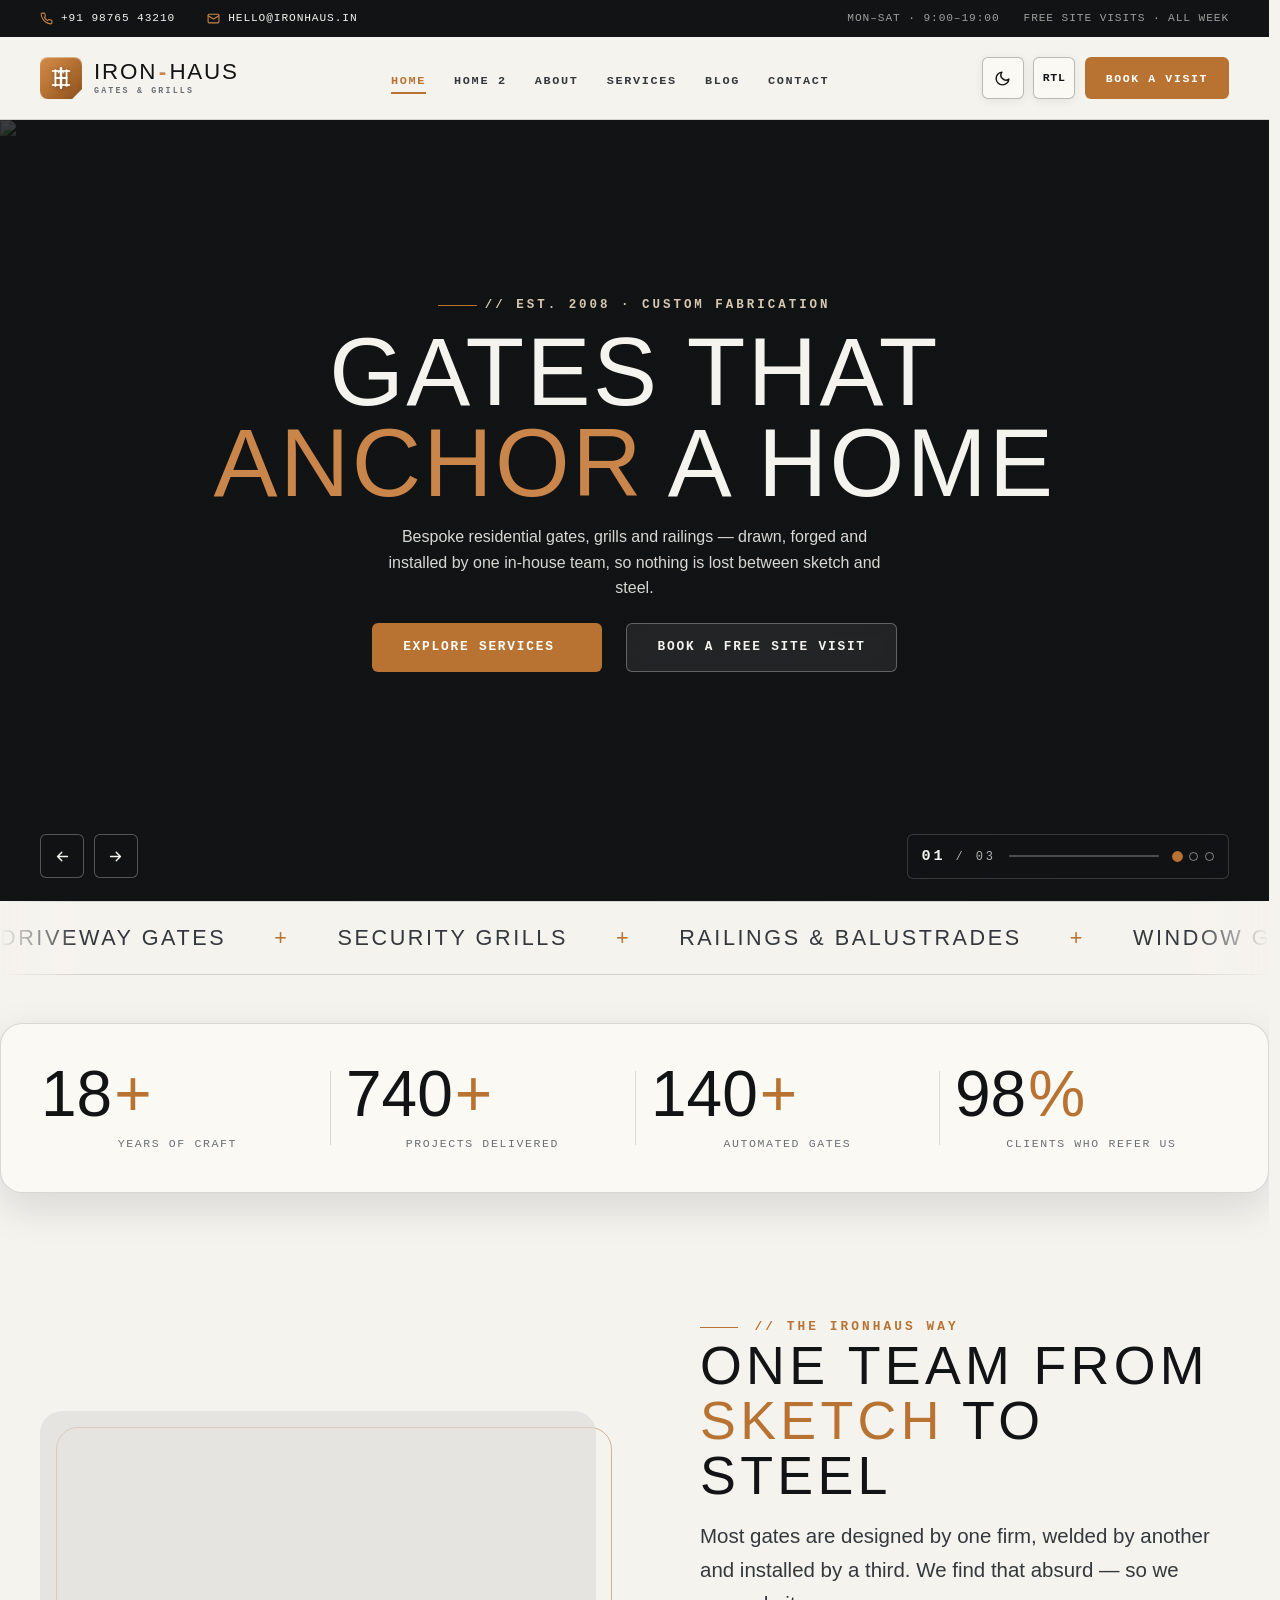
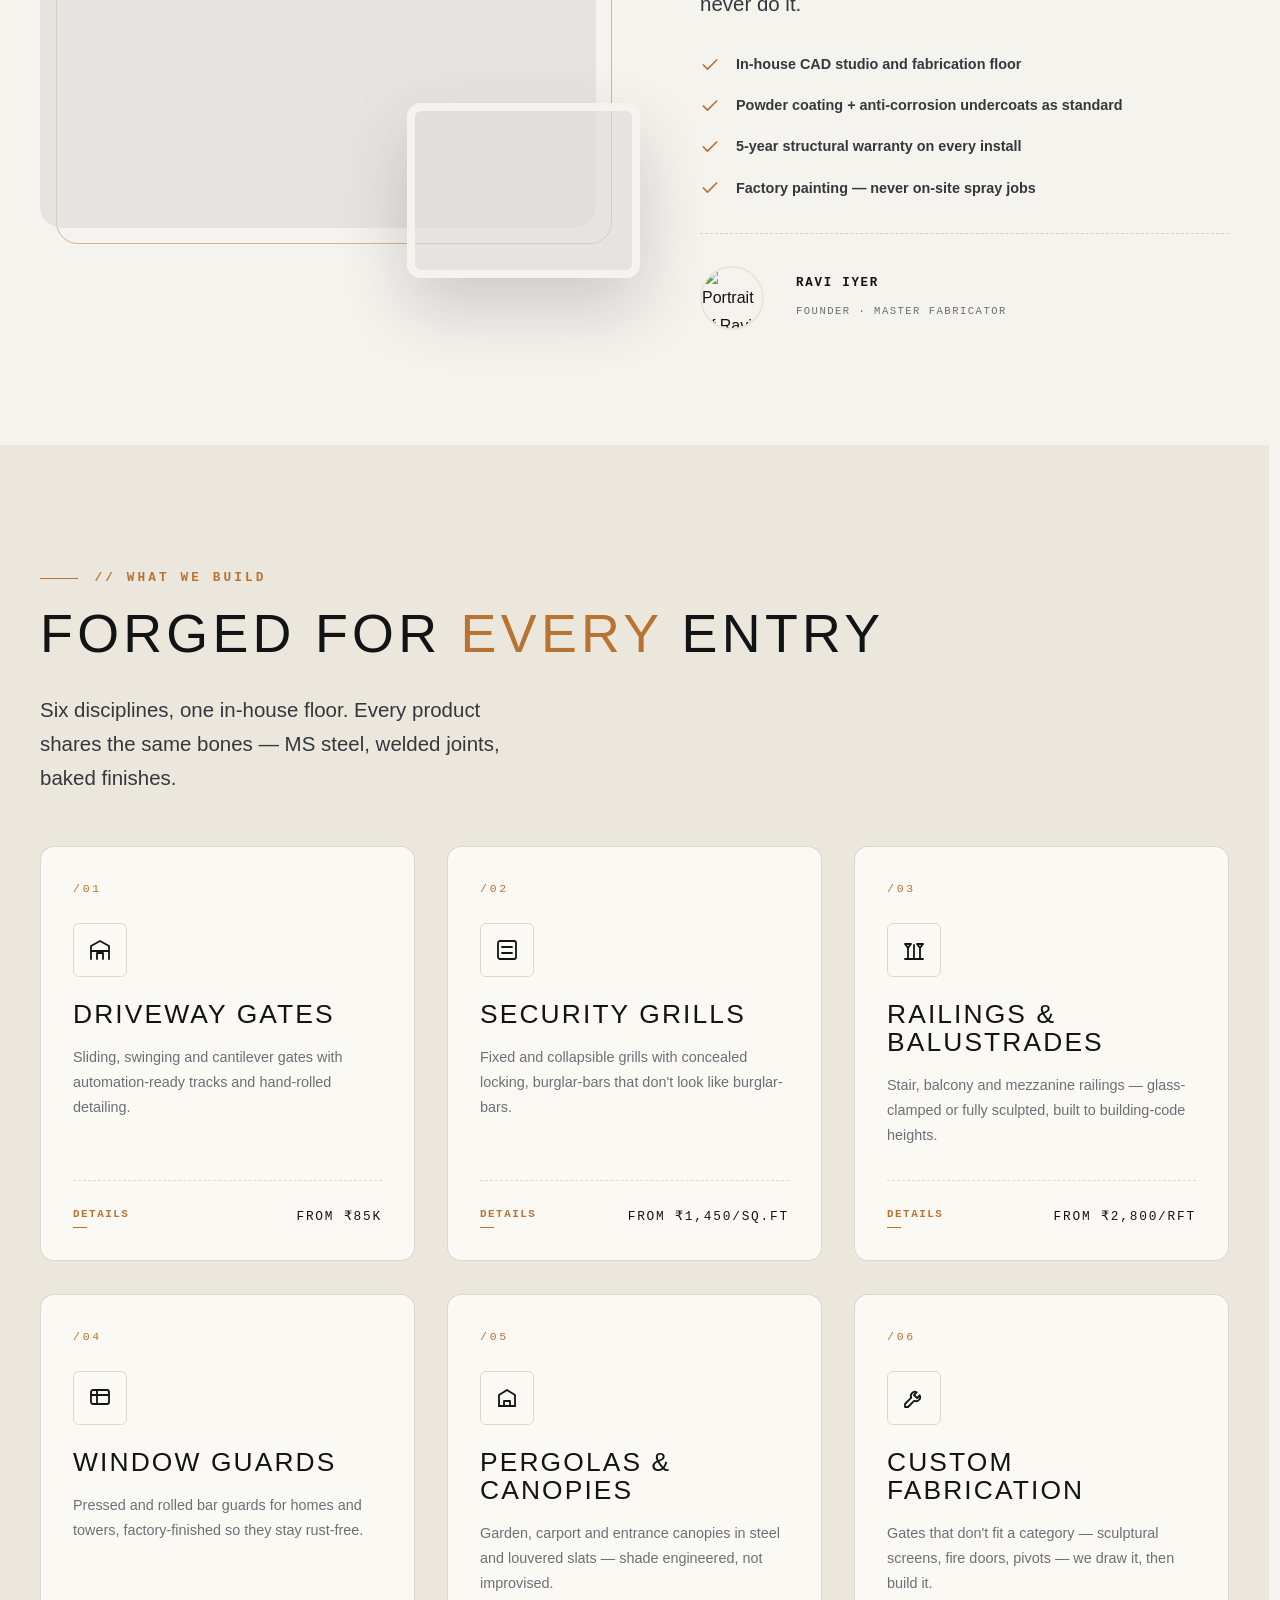
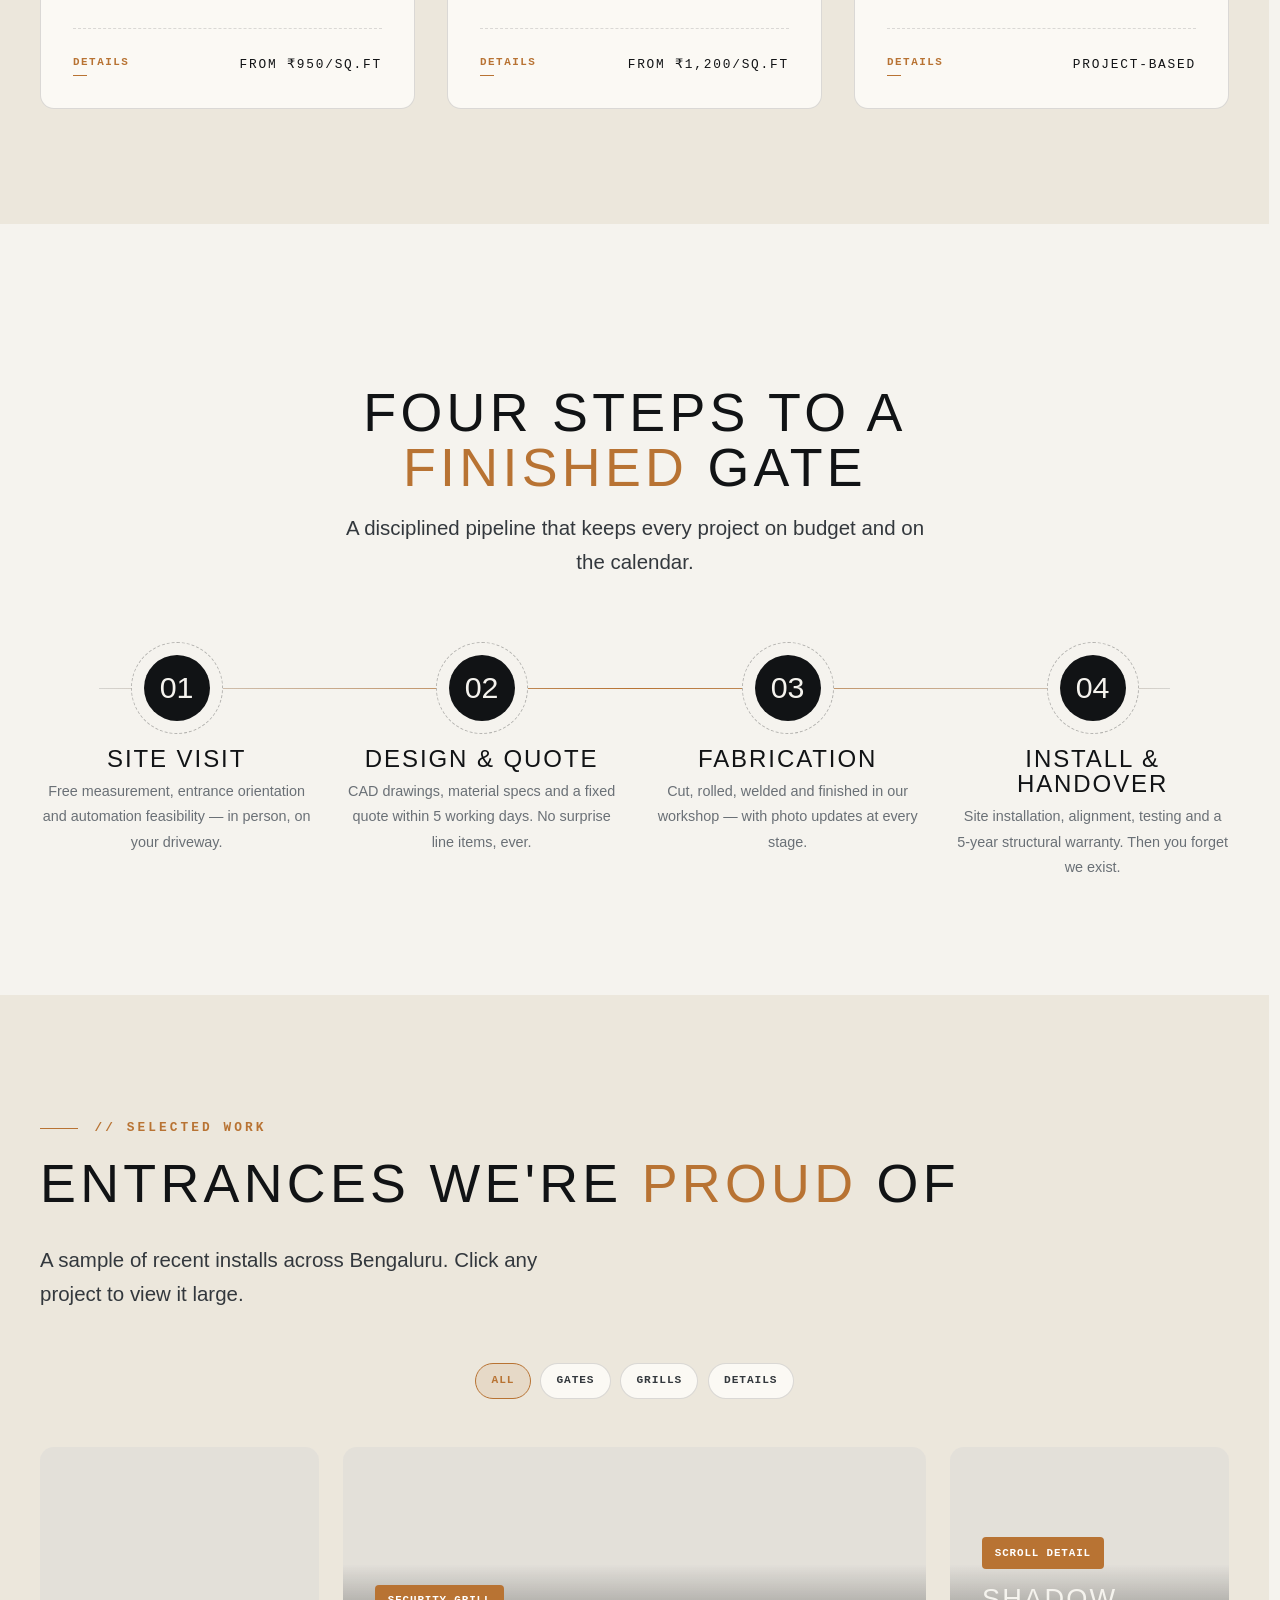
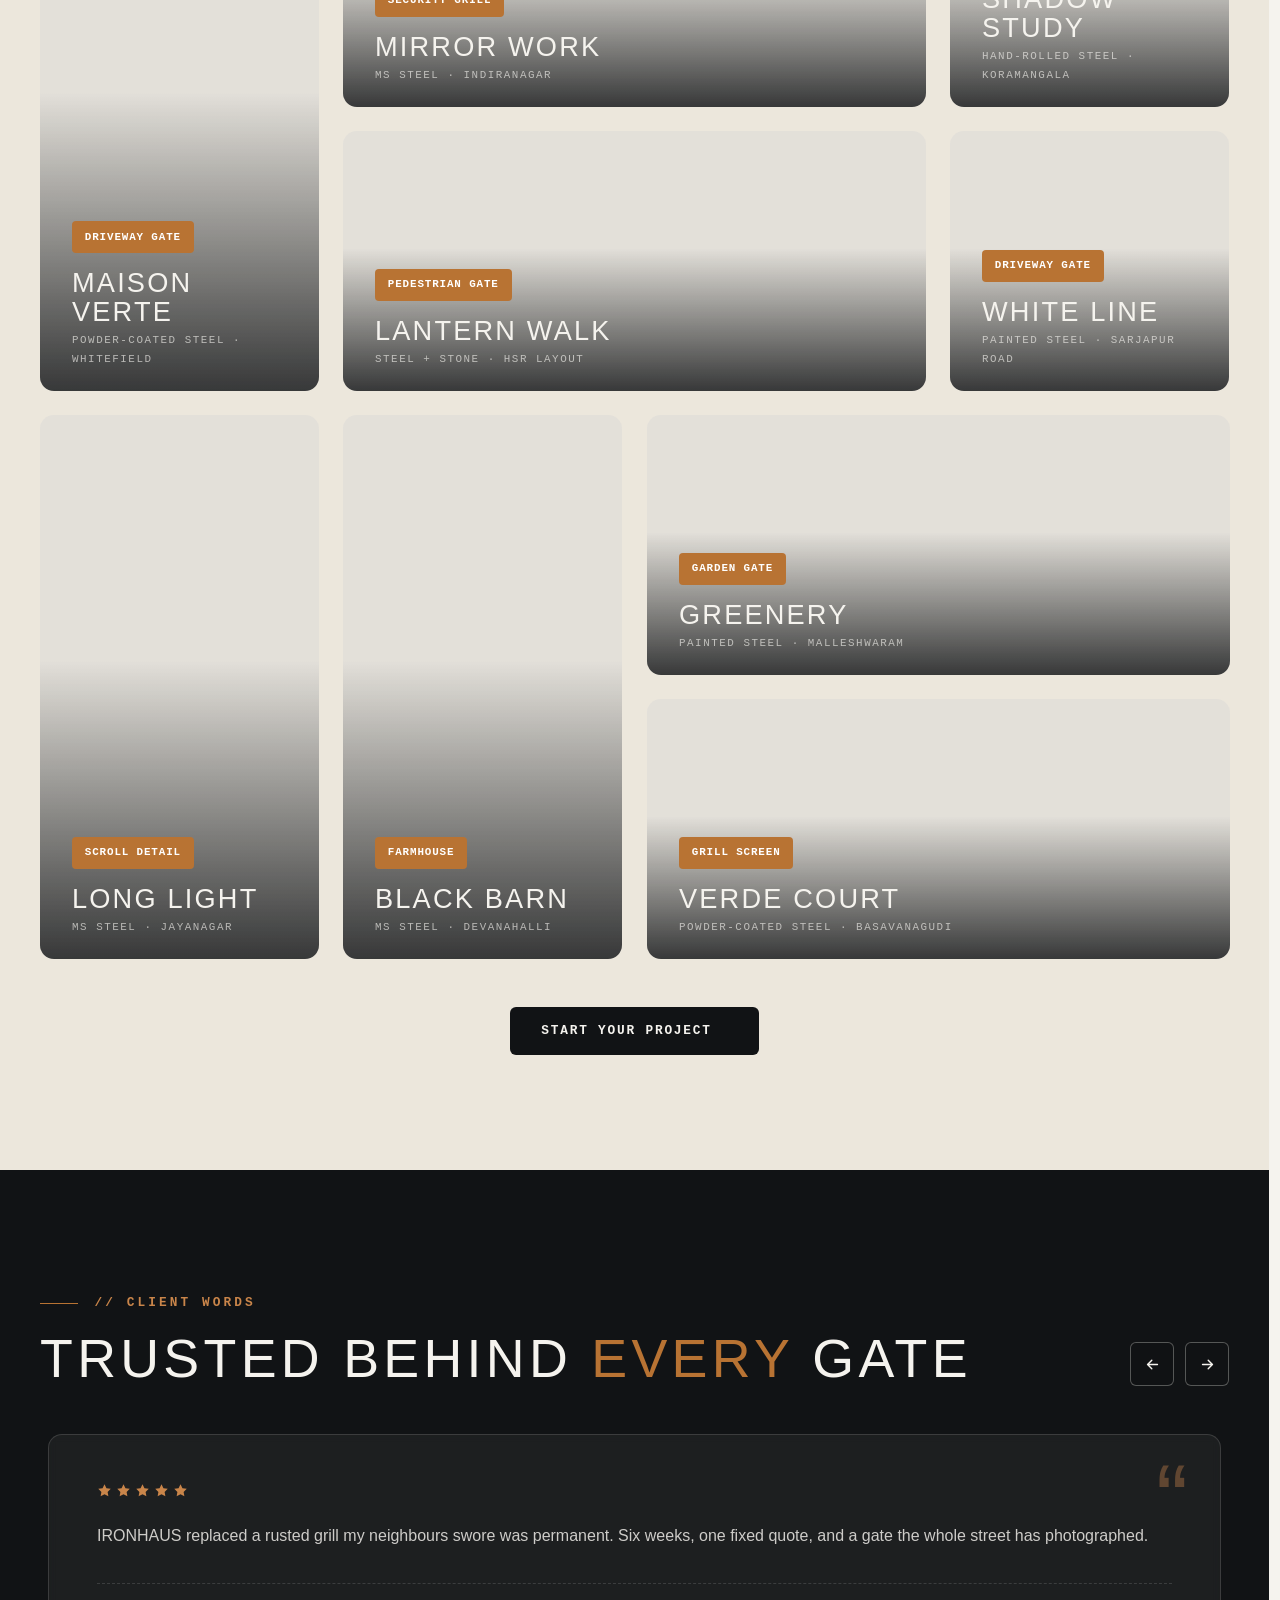
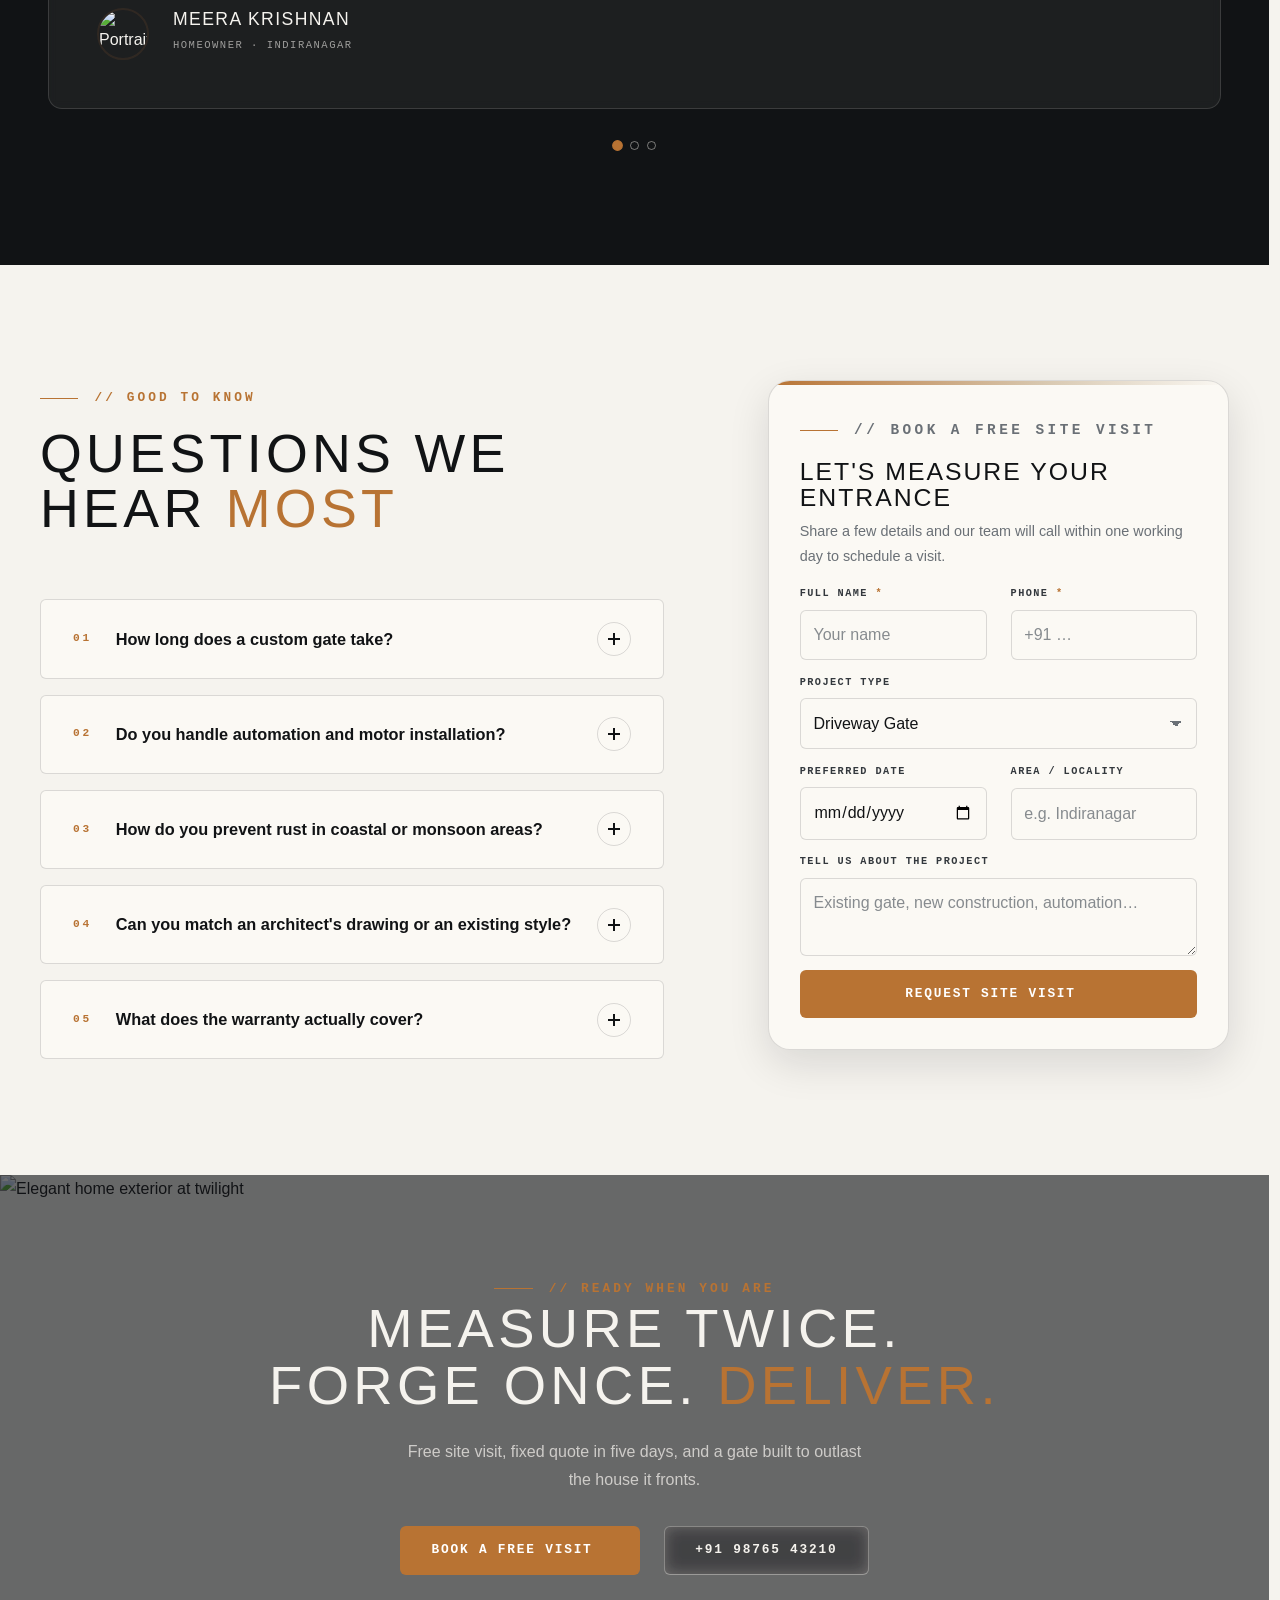
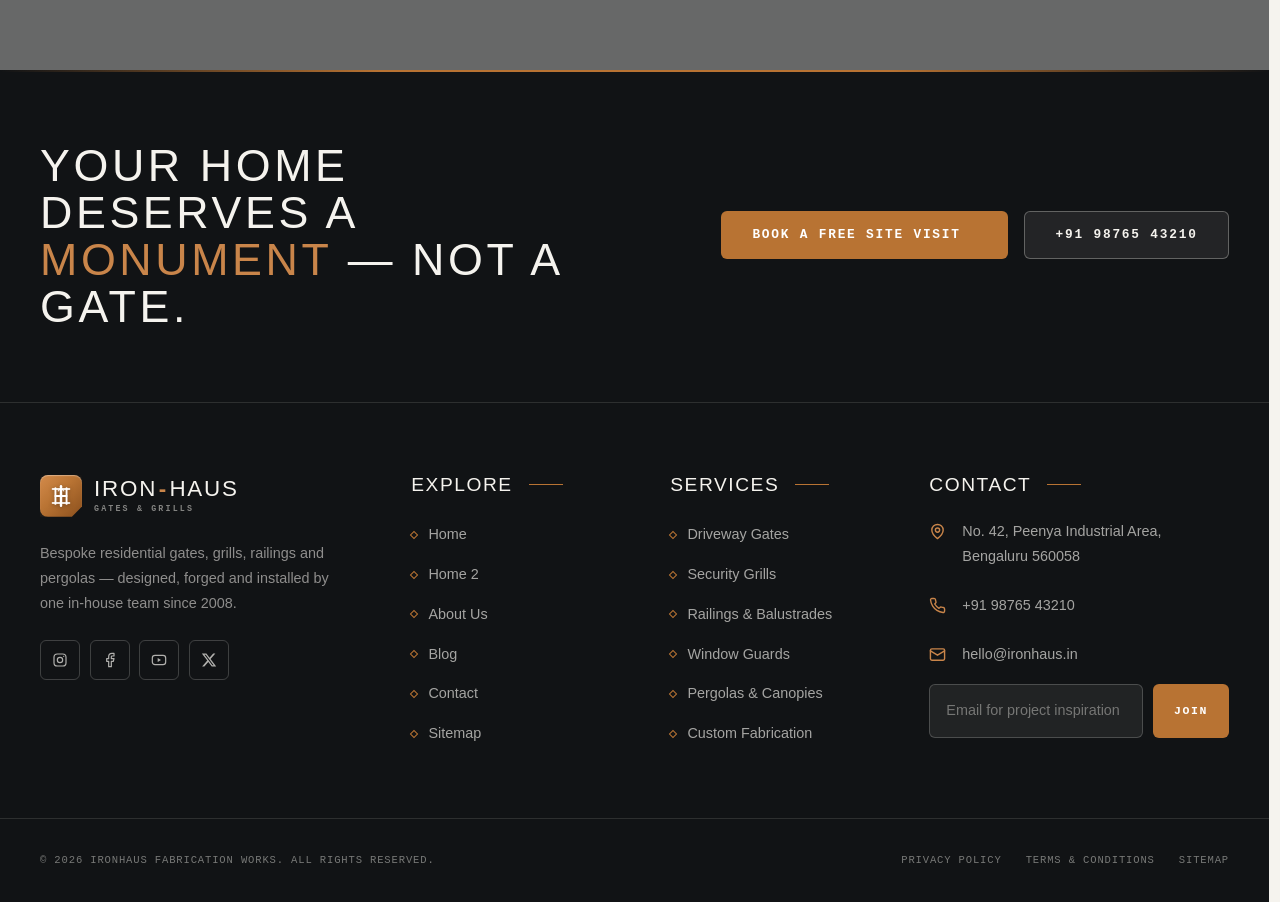
==== commit a242725d: "logo" ====
--- a/index.html
+++ b/index.html
@@ -13,7 +13,7 @@
   <meta property="og:image" content="https://images.pexels.com/photos/13278911/pexels-photo-13278911.jpeg?auto=compress&cs=tinysrgb&w=1200">
   <meta property="og:url" content="https://ironhaus.in/index.html">
   <meta name="twitter:card" content="summary_large_image">
-  <link rel="icon" href="data:image/svg+xml,%3Csvg xmlns='http://www.w3.org/2000/svg' viewBox='0 0 64 64'%3E%3Cpath fill='%23B87333' d='M10 6h44v40L36 58H10z'/%3E%3Ctext x='32' y='42' font-family='Arial,sans-serif' font-weight='900' font-size='30' fill='%23fff' text-anchor='middle'%3EI%3C/text%3E%3C/svg%3E">
+  <link rel="icon" href="data:image/svg+xml,%3Csvg xmlns='http://www.w3.org/2000/svg' viewBox='0 0 32 32'%3E%3Cdefs%3E%3ClinearGradient id='g' x1='0' y1='0' x2='1' y2='1'%3E%3Cstop offset='0%25' stop-color='%23C9854A'/%3E%3Cstop offset='50%25' stop-color='%23B87333'/%3E%3Cstop offset='100%25' stop-color='%238A4F1D'/%3E%3C/linearGradient%3E%3C/defs%3E%3Cpath fill='url(%23g)' d='M3 3h26v18l-8 8H3z'/%3E%3Cg stroke='%23fff' stroke-linecap='round' fill='none'%3E%3Cpath stroke-width='1.8' d='M7 8h18M7 24h18M10 7v18M22 7v18M10 16h12'/%3E%3Cpath stroke-width='2.2' d='M16 5v22'/%3E%3Cpolygon points='16,13.5 18.5,16 16,18.5 13.5,16' fill='%23fff' stroke='none'/%3E%3C/g%3E%3C/svg%3E">
   <link rel="preconnect" href="https://fonts.gstatic.com" crossorigin>
   <link rel="preconnect" href="https://images.pexels.com">
   <link rel="stylesheet" href="assets/css/base.css">
@@ -26,7 +26,7 @@
 <body class="is-loading">
 
   <div class="page-veil" data-veil aria-hidden="true">
-    <span class="page-veil__logo"><span class="brand-mark">I</span>IRON<span class="accent">-</span>HAUS</span>
+    <span class="page-veil__logo"><span class="brand-mark"><svg viewBox="0 0 28 28" fill="none" stroke="currentColor" xmlns="http://www.w3.org/2000/svg"><path d="M5 6.5h18M5 21.5h18" stroke-width="2" stroke-linecap="round" opacity="0.85"/><path d="M8 5.5v17M20 5.5v17" stroke-width="2" stroke-linecap="round"/><path d="M14 3.5v21" stroke-width="2.6" stroke-linecap="round"/><path d="M8 14h12" stroke-width="2" stroke-linecap="round"/><polygon points="14,11.5 16.5,14 14,16.5 11.5,14" fill="currentColor" stroke="none"/><path d="M11 8.5L14 5.5L17 8.5" stroke-width="1.4" stroke-linecap="round" stroke-linejoin="round" opacity="0.85"/></svg></span>IRON<span class="accent">-</span>HAUS</span>
   </div>
 
   <div class="curtain" data-curtain aria-hidden="true">
@@ -52,7 +52,16 @@
     </div>
     <div class="header-inner">
       <a class="brand" href="index.html" aria-label="IRONHAUS — home">
-        <span class="brand-mark">I</span>
+        <span class="brand-mark" aria-hidden="true">
+          <svg viewBox="0 0 28 28" fill="none" stroke="currentColor" xmlns="http://www.w3.org/2000/svg">
+            <path d="M5 6.5h18M5 21.5h18" stroke-width="2" stroke-linecap="round" opacity="0.85"/>
+            <path d="M8 5.5v17M20 5.5v17" stroke-width="2" stroke-linecap="round"/>
+            <path d="M14 3.5v21" stroke-width="2.6" stroke-linecap="round"/>
+            <path d="M8 14h12" stroke-width="2" stroke-linecap="round"/>
+            <polygon points="14,11.5 16.5,14 14,16.5 11.5,14" fill="currentColor" stroke="none"/>
+            <path d="M11 8.5L14 5.5L17 8.5" stroke-width="1.4" stroke-linecap="round" stroke-linejoin="round" opacity="0.85"/>
+          </svg>
+        </span>
         <span class="brand-text">
           <span class="brand-name">IRON<span class="brand-dash">-</span>HAUS</span>
           <span class="brand-tag">Gates &amp; Grills</span>
@@ -595,7 +604,16 @@
     <div class="footer-grid">
       <div class="footer-col">
         <a class="brand" href="index.html" aria-label="IRONHAUS — home">
-          <span class="brand-mark">I</span>
+          <span class="brand-mark" aria-hidden="true">
+            <svg viewBox="0 0 28 28" fill="none" stroke="currentColor" xmlns="http://www.w3.org/2000/svg">
+              <path d="M5 6.5h18M5 21.5h18" stroke-width="2" stroke-linecap="round" opacity="0.85"/>
+              <path d="M8 5.5v17M20 5.5v17" stroke-width="2" stroke-linecap="round"/>
+              <path d="M14 3.5v21" stroke-width="2.6" stroke-linecap="round"/>
+              <path d="M8 14h12" stroke-width="2" stroke-linecap="round"/>
+              <polygon points="14,11.5 16.5,14 14,16.5 11.5,14" fill="currentColor" stroke="none"/>
+              <path d="M11 8.5L14 5.5L17 8.5" stroke-width="1.4" stroke-linecap="round" stroke-linejoin="round" opacity="0.85"/>
+            </svg>
+          </span>
           <span class="brand-text">
             <span class="brand-name">IRON<span class="brand-dash">-</span>HAUS</span>
             <span class="brand-tag">Gates &amp; Grills</span>
--- a/assets/css/components.css
+++ b/assets/css/components.css
@@ -76,15 +76,22 @@
   animation: veilPulse 1.4s var(--ease) infinite;
 }
 .page-veil__logo .brand-mark {
-  background: var(--accent);
+  background: linear-gradient(135deg, #D48B4B 0%, #B87333 45%, #8A4F1D 100%);
   color: #fff;
-  width: 46px;
-  height: 46px;
+  width: 48px;
+  height: 48px;
+  padding: 9px;
   display: grid;
   place-items: center;
-  font-family: var(--font-display);
-  font-size: 1.6rem;
-  clip-path: polygon(0 0, 100% 0, 100% 78%, 78% 100%, 0 100%);
+  border-radius: 9px;
+  clip-path: polygon(0 0, 100% 0, 100% 75%, 75% 100%, 0 100%);
+  box-shadow: 0 4px 16px rgba(184, 115, 51, 0.35), inset 0 1px 1px rgba(255, 255, 255, 0.4);
+}
+.page-veil__logo .brand-mark svg {
+  width: 100%;
+  height: 100%;
+  display: block;
+  filter: drop-shadow(0 1px 2px rgba(0, 0, 0, 0.35));
 }
 @keyframes veilPulse {
   0%, 100% { opacity: 1; }
@@ -184,26 +191,37 @@
   gap: 0.75rem;
   flex-shrink: 0;
   text-decoration: none;
+  transition: opacity 0.3s var(--ease);
 }
 .brand-mark {
   width: 42px;
   height: 42px;
-  background: var(--accent);
-  color: #fff;
+  background: linear-gradient(135deg, #D48B4B 0%, #B87333 45%, #8A4F1D 100%);
+  color: #ffffff;
   display: flex;
   align-items: center;
   justify-content: center;
-  font-family: var(--font-display);
-  font-size: 1.45rem;
-  line-height: 1;
-  letter-spacing: 0.02em;
-  border-radius: var(--radius);
+  padding: 8px;
+  border-radius: 8px;
   clip-path: polygon(0 0, 100% 0, 100% 76%, 76% 100%, 0 100%);
-  transition: transform 0.4s var(--ease);
+  box-shadow: 0 4px 12px rgba(184, 115, 51, 0.24), inset 0 1px 1px rgba(255, 255, 255, 0.35);
+  transition: transform 0.4s cubic-bezier(0.16, 1, 0.3, 1), box-shadow 0.4s var(--ease), background 0.4s var(--ease);
   flex-shrink: 0;
 }
+.brand-mark svg {
+  width: 100%;
+  height: 100%;
+  display: block;
+  filter: drop-shadow(0 1px 2px rgba(0, 0, 0, 0.3));
+  transition: transform 0.4s cubic-bezier(0.16, 1, 0.3, 1);
+}
 .brand:hover .brand-mark {
-  transform: rotate(-6deg) scale(1.05);
+  transform: translateY(-2px) rotate(-3deg) scale(1.05);
+  box-shadow: 0 8px 20px rgba(184, 115, 51, 0.38), inset 0 1px 1px rgba(255, 255, 255, 0.5);
+  background: linear-gradient(135deg, #E09858 0%, #C9854A 45%, #965C28 100%);
+}
+.brand:hover .brand-mark svg {
+  transform: scale(1.05);
 }
 .brand-text {
   display: flex;
@@ -220,12 +238,14 @@
   display: inline-flex;
   align-items: center;
   white-space: nowrap;
+  transition: color 0.3s var(--ease);
 }
 .brand-name .brand-dash,
 .brand-name em {
   font-style: normal;
-  color: var(--accent);
-  margin-inline: 1px;
+  color: var(--copper-bright);
+  margin-inline: 1.5px;
+  font-weight: 700;
 }
 .brand-tag {
   font-family: var(--font-mono);
@@ -237,6 +257,19 @@
   line-height: 1;
   margin-top: 4px;
   display: block;
+  transition: color 0.3s var(--ease);
+}
+.brand:hover .brand-tag {
+  color: var(--ink-soft);
+}
+[data-theme="dark"] .brand-name {
+  color: var(--offwhite);
+}
+[data-theme="dark"] .brand-tag {
+  color: rgba(245, 243, 238, 0.6);
+}
+[data-theme="dark"] .brand:hover .brand-tag {
+  color: rgba(245, 243, 238, 0.9);
 }
 
 .main-nav {
@@ -1835,6 +1868,15 @@
   color: #2E8B57;
   flex-shrink: 0;
 }
+/* Success banner sits on the always-dark footer — keep it readable in both themes */
+.site-footer .form-success {
+  background: rgba(46, 139, 87, 0.16);
+  border-color: rgba(111, 207, 151, 0.45);
+  color: #DFF3E7;
+}
+.site-footer .form-success svg {
+  color: #6FCF97;
+}
 
 /* Filtered-out gallery items */
 .is-hidden {
@@ -1903,7 +1945,7 @@
   background: var(--surface);
   border: 1px solid var(--line);
   border-radius: var(--radius-xl);
-  padding: clamp(1.8rem, 4vw, 3.2rem);
+  padding: clamp(1.35rem, 2.4vw, 2rem);
   box-shadow: var(--shadow-md);
   position: relative;
   overflow: hidden;
@@ -1917,13 +1959,31 @@
   background: linear-gradient(90deg, var(--accent), var(--sandstone) 60%, transparent);
 }
 .booking-panel h3 {
-  font-size: 1.9rem;
+  font-size: clamp(1.3rem, 2vw, 1.55rem);
   margin-bottom: var(--sp-1);
 }
 .booking-panel > p {
   color: var(--muted);
   font-size: var(--fs-sm);
-  margin-bottom: var(--sp-4);
+  margin-bottom: var(--sp-2);
+}
+/* Compact field rhythm so the panel fits comfortably within the viewport */
+.booking-panel .form {
+  gap: 0.85rem;
+}
+.booking-panel .field {
+  gap: 0.4rem;
+}
+.booking-panel .field label {
+  font-size: 0.64rem;
+}
+.booking-panel .field input,
+.booking-panel .field select,
+.booking-panel .field textarea {
+  padding: 0.65rem 0.8rem;
+}
+.booking-panel .field textarea {
+  min-height: 76px;
 }
 
 /* --------------------------------------------------------------------------
@@ -2070,9 +2130,10 @@
   margin-inline: auto;
   padding-inline: var(--gutter);
 }
-@media (min-width: 640px) {
+@media (min-width: 640px) and (max-width: 1023px) {
   .footer-grid {
-    grid-template-columns: 1.4fr 1fr 1fr;
+    grid-template-columns: repeat(2, minmax(0, 1fr));
+    gap: var(--sp-6) var(--sp-5);
   }
 }
 @media (min-width: 1024px) {
--- a/assets/css/pages.css
+++ b/assets/css/pages.css
@@ -1089,6 +1089,27 @@
   height: 30px;
   color: var(--accent);
 }
+@media (max-width: 1023px) {
+  .cert-strip {
+    flex-direction: column;
+    flex-wrap: nowrap;
+    align-items: stretch;
+    justify-content: flex-start;
+    gap: 0;
+    width: fit-content;
+    max-width: 100%;
+    margin-inline: auto;
+    padding-block: var(--sp-2);
+  }
+  .cert-item {
+    justify-content: flex-start;
+    padding-block: 0.9rem;
+    border-bottom: 1px solid var(--line);
+  }
+  .cert-item:last-child {
+    border-bottom-color: transparent;
+  }
+}
 
 /* --------------------------------------------------------------------------
    SERVICES (services.html)
@@ -1810,6 +1831,10 @@
   font-weight: 700;
   color: #fff;
   text-align: center;
+  white-space: nowrap;
+  overflow: hidden;
+  text-overflow: ellipsis;
+  max-width: 100%;
 }
 .gantt-footer {
   margin-top: var(--sp-4);
@@ -1836,7 +1861,20 @@
   height: 16px;
   color: var(--accent);
 }
+@media (max-width: 1100px) {
+  .gantt-bar {
+    padding-inline: 0.3rem;
+    white-space: nowrap;
+  }
+  .gantt-bar__text {
+    font-size: 0.64rem;
+    letter-spacing: 0.04em;
+  }
+}
 @media (max-width: 768px) {
+  .gantt-wrapper {
+    padding: 1rem 0.65rem;
+  }
   .gantt-scale,
   .gantt-row {
     grid-template-columns: minmax(0, 1fr);
@@ -1847,22 +1885,39 @@
   .gantt-row__info {
     margin-bottom: 0.35rem;
   }
-}
-@media (max-width: 1100px) {
   .gantt-bar {
-    white-space: normal;
-    line-height: 1.2;
-    padding-inline: 0.4rem;
+    padding-inline: 4px;
   }
   .gantt-bar__text {
-    font-size: 0.62rem;
-  }
-}
-@media (max-width: 360px) {
+    font-size: clamp(0.58rem, 2.4vw, 0.66rem);
+    letter-spacing: 0.02em;
+  }
+}
+@media (max-width: 580px) {
+  .gantt-bar__detail {
+    display: none;
+  }
+}
+@media (max-width: 480px) {
+  .gantt-wrapper {
+    padding: 0.85rem 0.4rem;
+  }
+  .gantt-row {
+    padding: 0.4rem 0.25rem;
+  }
+  .gantt-track {
+    height: 36px;
+    padding: 3px;
+  }
+  .gantt-bar {
+    padding-inline: 2px;
+  }
   .gantt-bar__text {
-    display: none;
-  }
-}
+    font-size: clamp(0.52rem, 2.2vw, 0.62rem);
+    letter-spacing: 0;
+  }
+}
+
 
 /* --------------------------------------------------------------------------
    BLOG (blog.html)
@@ -3155,15 +3210,16 @@
   .brand-mark {
     width: 36px;
     height: 36px;
-    font-size: 1.2rem;
+    padding: 7px;
+    border-radius: 7px;
   }
   .brand-name {
-    font-size: 1.08rem;
+    font-size: 1.15rem;
     letter-spacing: 0.06em;
   }
   .brand-tag {
     font-size: 0.46rem;
-    letter-spacing: 0.2em;
+    letter-spacing: 0.22em;
     margin-top: 3px;
   }
   .header-actions {
